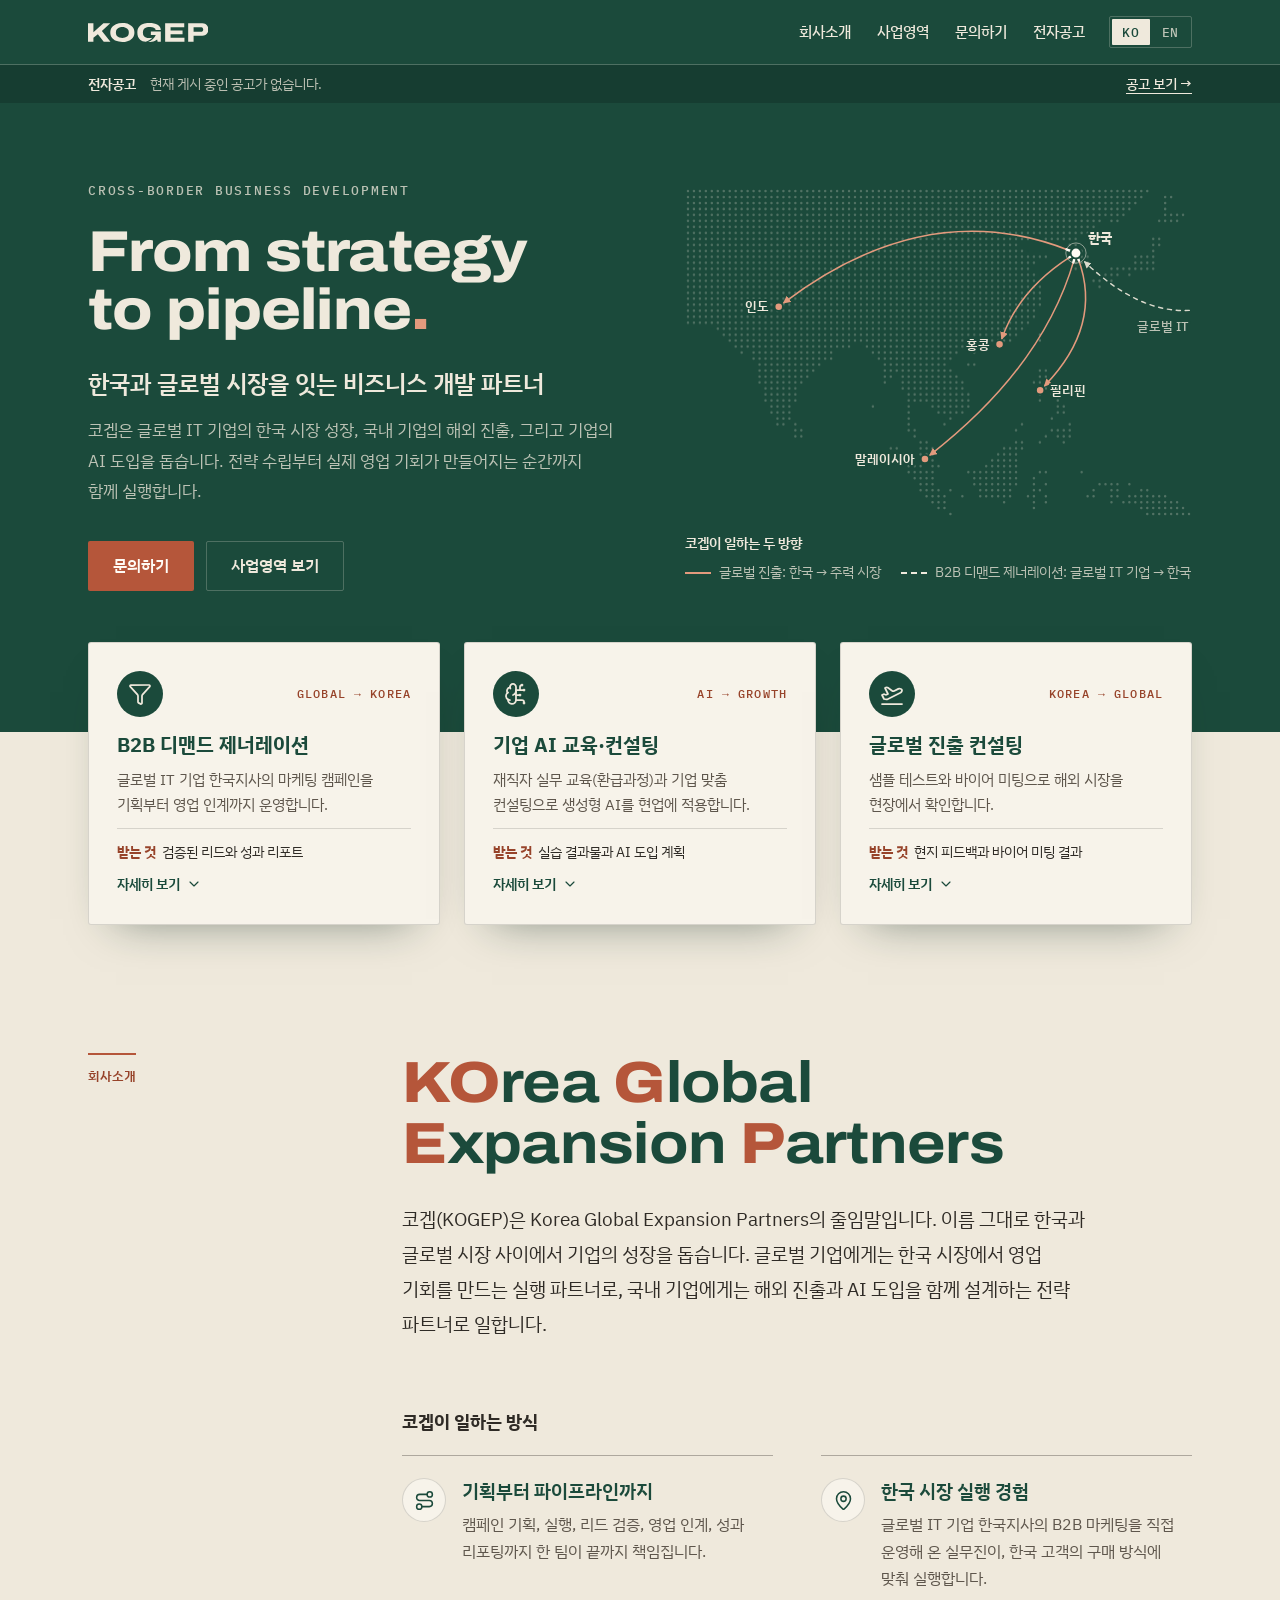
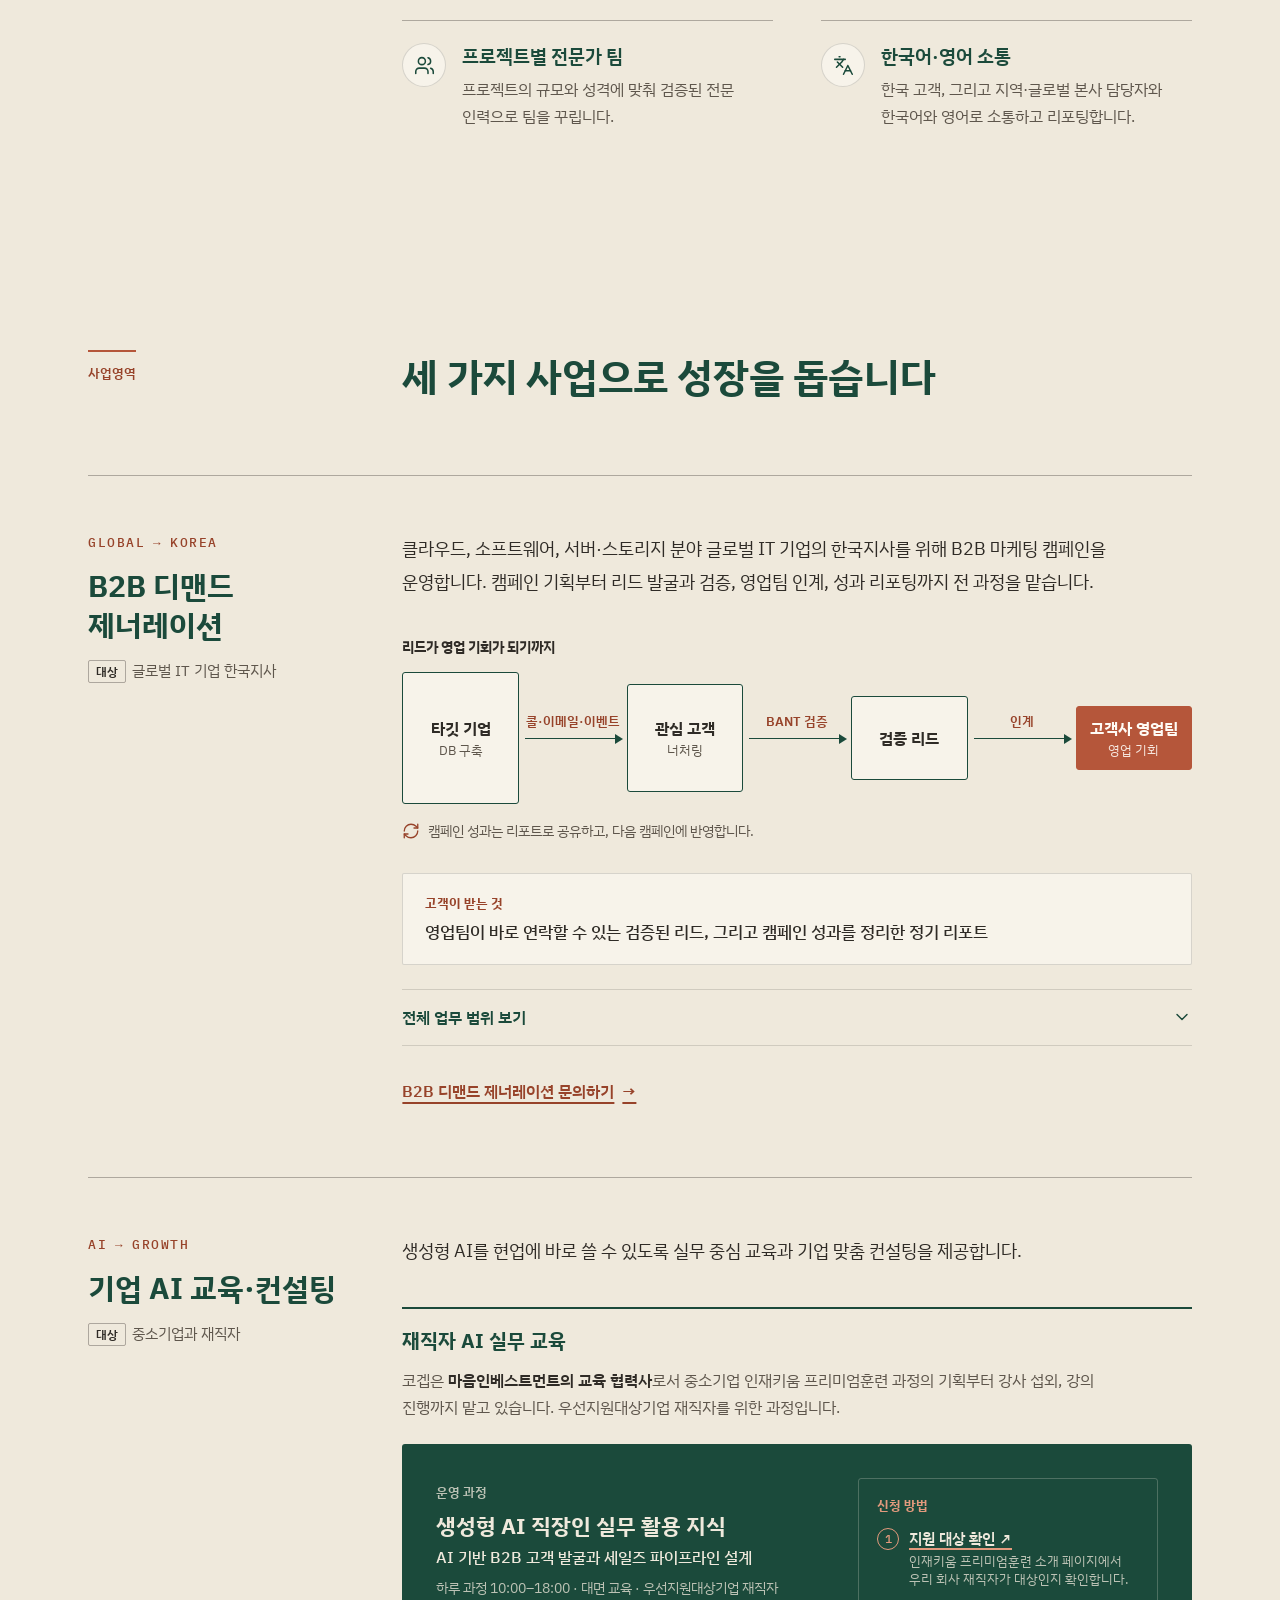
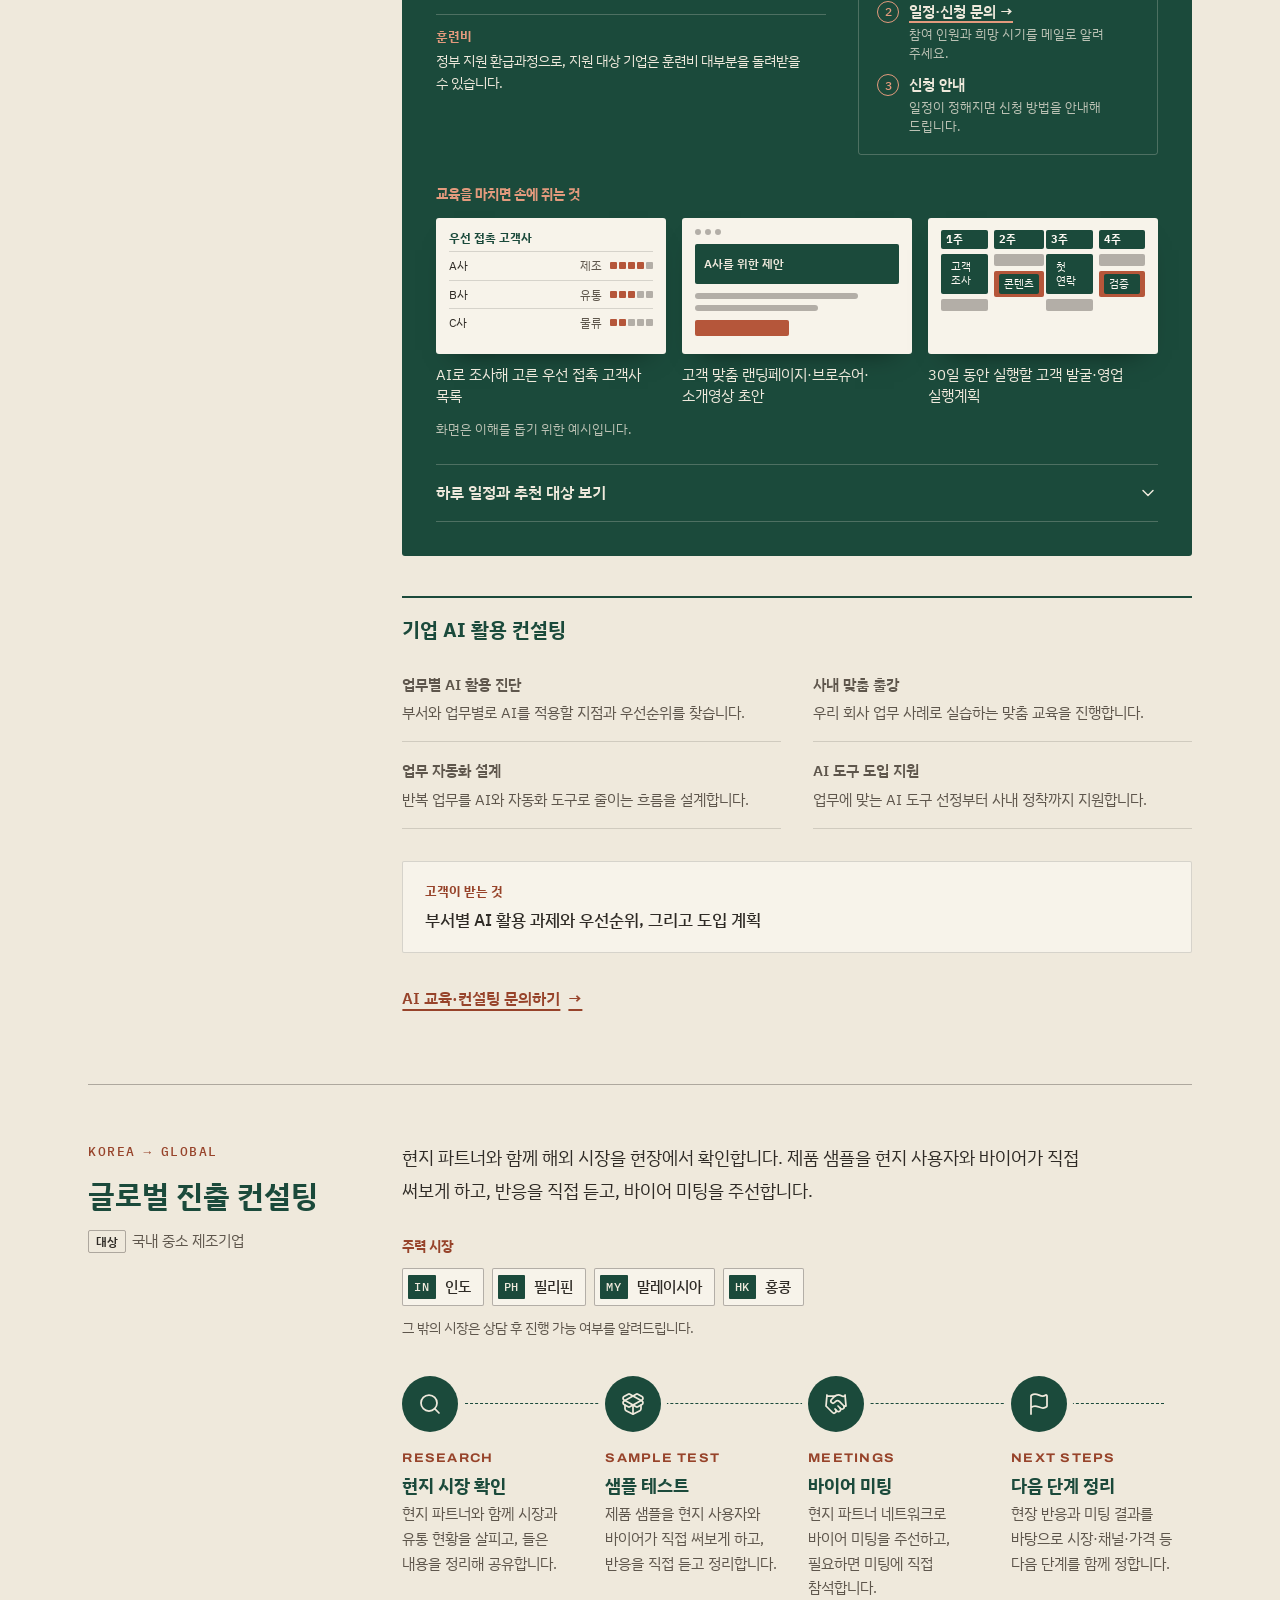
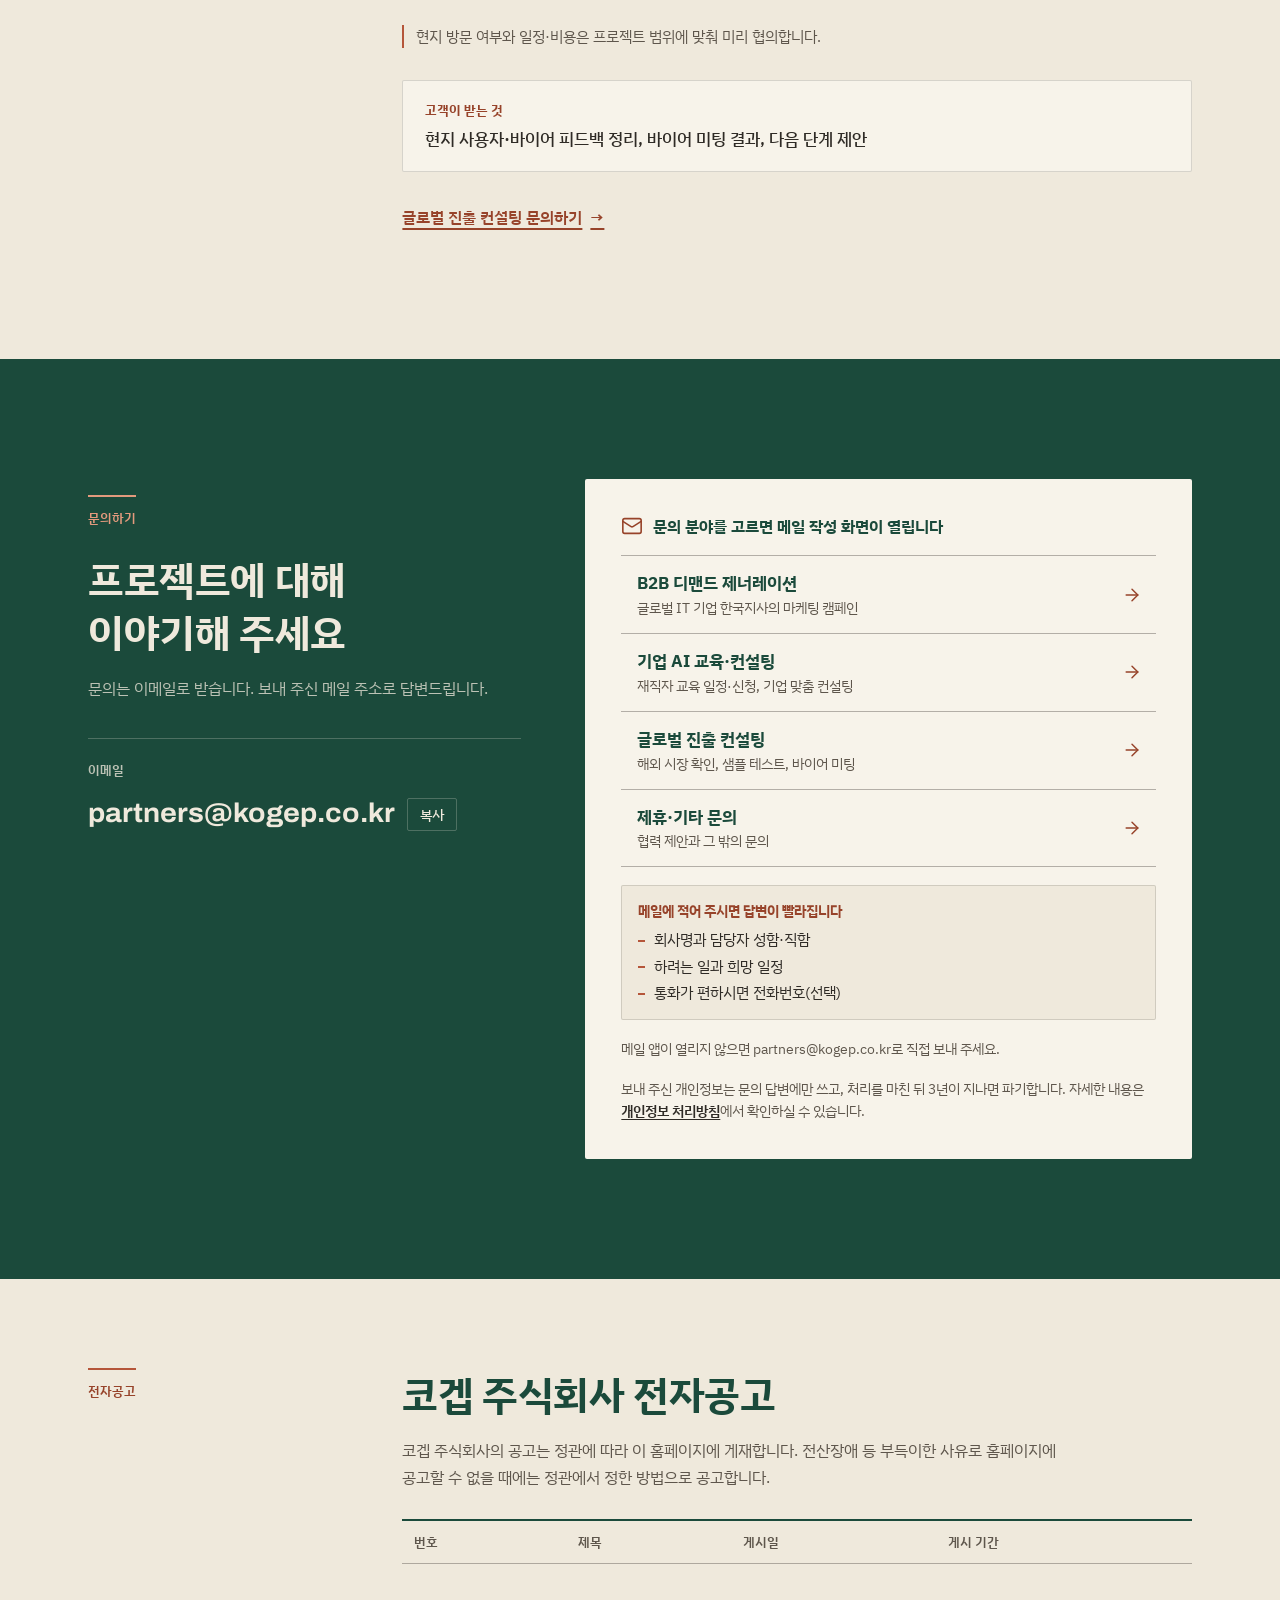
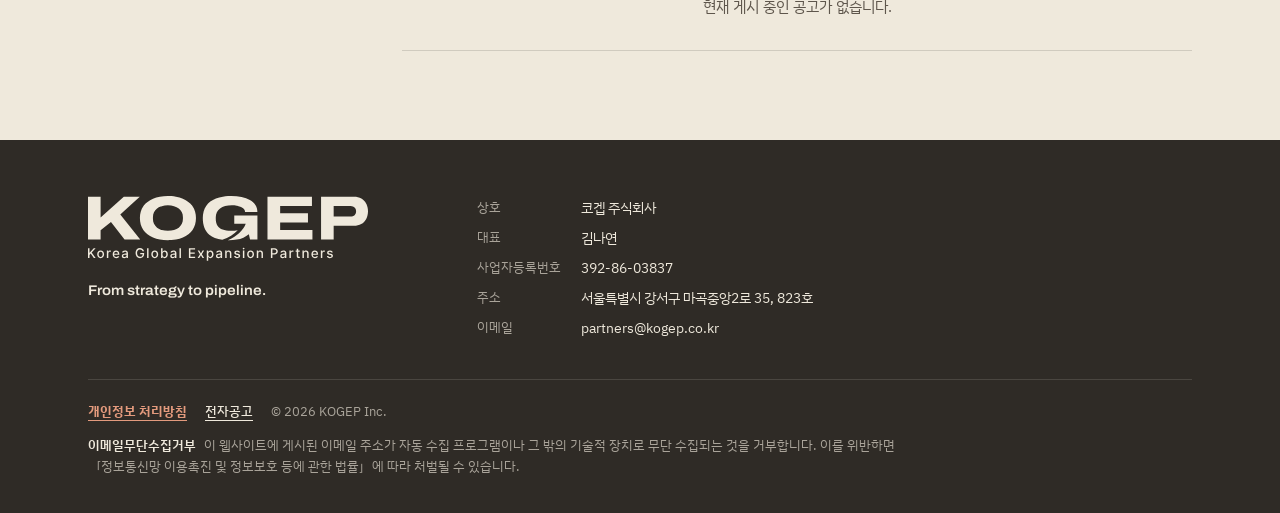
==== index.html @ 55d6ac5e "홈페이지 첫 게시: 한/영 원페이지, 개인정보 처리방침, 404, 글꼴·파비콘 Co-Authored-By: Claude Opus 5.5 <noreply@anthropic.com> " ====
<!doctype html>
<html lang="ko" data-lang="ko">
<head>
<meta charset="utf-8">
<meta name="viewport" content="width=device-width, initial-scale=1, viewport-fit=cover">
<title>코겝 KOGEP | B2B 마케팅 · AI 교육 환급과정 · 해외 진출 컨설팅</title>
<meta name="description" content="중소기업 재직자를 위한 생성형 AI 실무 교육 환급과정과 AI 도입 컨설팅, 글로벌 IT 기업의 B2B 마케팅, 중소 제조기업의 해외 진출 컨설팅. 한국과 글로벌 시장을 잇는 비즈니스 개발 파트너 코겝(KOGEP)입니다.">
<link rel="canonical" href="https://www.kogep.co.kr/">
<meta property="og:type" content="website">
<meta property="og:site_name" content="KOGEP">
<meta property="og:locale" content="ko_KR">
<meta property="og:title" content="코겝 KOGEP | B2B 마케팅 · AI 교육 환급과정 · 해외 진출 컨설팅">
<meta property="og:description" content="훈련비 대부분을 환급받는 중소기업 재직자 생성형 AI 실무 교육. B2B 마케팅과 해외 진출 컨설팅까지, 한국과 글로벌 시장을 잇는 비즈니스 개발 파트너">
<meta property="og:url" content="https://www.kogep.co.kr/">
<meta property="og:image" content="https://www.kogep.co.kr/assets/og-image.png">
<meta property="og:image:width" content="1200">
<meta property="og:image:height" content="630">
<meta name="twitter:card" content="summary_large_image">
<meta name="theme-color" content="#1B4A3B">
<link rel="icon" href="favicon.svg" type="image/svg+xml">
<link rel="icon" href="favicon-32.png" type="image/png" sizes="32x32">
<link rel="apple-touch-icon" href="apple-touch-icon.png">
<link rel="preload" href="assets/fonts/archivo-latin-wdth-normal.woff2" as="font" type="font/woff2" crossorigin>
<link rel="stylesheet" href="assets/fonts/fonts.css">
<style>
/* KOGEP brand tokens — single deliberate light theme (brand site) */
:root{
  color-scheme: light;
  --green:#1B4A3B;
  --green-deep:#163D31;
  --terracotta:#B5563A;
  --terracotta-press:#A34C32;
  --terracotta-ink:#97432A;
  --terracotta-glow:#E39A7D;
  --ivory:#EFE9DC;
  --ivory-hi:#F7F3EA;
  --ink:#2F2B26;
  --ink-soft:#5E564C;
  --paper:#FFFBF5;
  --rule:rgba(47,43,38,.16);
  --rule-strong:rgba(47,43,38,.34);
  --on-green:#EFE9DC;
  --on-green-soft:rgba(239,233,220,.76);
  --rule-on-green:rgba(239,233,220,.24);
  --on-ink-soft:rgba(239,233,220,.64);
  --f-display:"Archivo","IBM Plex Sans KR","Apple SD Gothic Neo","Malgun Gothic",sans-serif;
  --f-text:"IBM Plex Sans KR","Apple SD Gothic Neo","Malgun Gothic","Noto Sans KR",sans-serif;
  --f-mono:"IBM Plex Mono",ui-monospace,SFMono-Regular,Menlo,Consolas,monospace;
  --wrap:1200px;
  --gutter:clamp(16px,4vw,48px);
  --header-h:64px;
}
*,*::before,*::after{box-sizing:border-box}
html{scroll-behavior:smooth}
body{
  margin:0;background:var(--ivory);color:var(--ink);
  font-family:var(--f-text);font-size:16px;line-height:1.7;
  word-break:keep-all;overflow-wrap:break-word;
  -webkit-font-smoothing:antialiased;
}
h1,h2,h3,h4,h5{text-wrap:balance}
p{text-wrap:pretty}
a{color:inherit}
:focus-visible{outline:2px solid var(--terracotta);outline-offset:3px}
.site-header :focus-visible,.notice-strip :focus-visible,.hero :focus-visible,.contact-copy :focus-visible,.course :focus-visible{outline-color:var(--terracotta-glow)}
section[id],article[id]{scroll-margin-top:calc(var(--header-h) + 16px)}
.sr-only{position:absolute;width:1px;height:1px;padding:0;margin:-1px;overflow:hidden;clip:rect(0,0,0,0);white-space:nowrap;border:0}

/* Language toggle: KO default, EN when data-lang="en" */
:root:not([data-lang="en"]) .l[lang="en"],
:root[data-lang="en"] .l[lang="ko"]{display:none!important}

.wrap{max-width:var(--wrap);margin-inline:auto;padding-inline:var(--gutter)}
.ic{width:24px;height:24px;flex:none;fill:none;stroke:currentColor;stroke-width:1.75;stroke-linecap:round;stroke-linejoin:round}

/* Skip link */
.skip{position:absolute;left:12px;top:-80px;z-index:100;background:var(--paper);color:var(--ink);padding:8px 14px;border-radius:2px;font-weight:600;text-decoration:none}
.skip:focus{top:calc(env(safe-area-inset-top,0px) + 8px)}

/* Header */
.site-header{position:sticky;top:env(safe-area-inset-top,0px);z-index:50;background:var(--green);color:var(--on-green);border-bottom:1px solid var(--rule-on-green)}
.bar{display:flex;align-items:center;gap:24px;min-height:var(--header-h)}
.brand{display:flex;align-items:center;padding-block:8px;margin-right:auto;color:var(--on-green);text-decoration:none}
/* Logo: vector paths live once in the sprite below; header shows the wordmark only (the descriptor line is unreadable this small) */
.logo-wm{display:block;height:19px;width:auto;aspect-ratio:3112.36/491.36;fill:currentColor}
.nav{display:flex;gap:26px}
.nav a{text-decoration:none;font-size:15px;font-weight:500;padding-block:6px;border-bottom:1.5px solid transparent;transition:border-color .15s}
.nav a:hover{border-bottom-color:var(--terracotta-glow)}
.lang{display:flex;border:1px solid var(--rule-on-green);border-radius:2px;padding:2px;gap:2px}
.lang button{appearance:none;background:transparent;border:0;border-radius:1px;color:var(--on-green-soft);font-family:var(--f-mono);font-size:12.5px;letter-spacing:.06em;padding:5px 10px;cursor:pointer}
.lang button[aria-pressed="true"]{background:var(--on-green);color:var(--green)}
.menu-btn{display:none;align-items:center;gap:8px;appearance:none;background:transparent;border:1px solid var(--rule-on-green);border-radius:2px;color:var(--on-green);font-family:var(--f-text);font-size:14px;font-weight:500;padding:6px 12px;cursor:pointer}
.menu-btn .bars{position:relative;width:14px;height:10px;border-top:1.5px solid currentColor;border-bottom:1.5px solid currentColor}
.menu-btn .bars::after{content:"";position:absolute;left:0;right:0;top:50%;border-top:1.5px solid currentColor;transform:translateY(-50%)}

/* Public-notice strip (visible on the first screen) */
.notice-strip{background:var(--green-deep);color:var(--on-green-soft);font-size:13.5px;line-height:1.5}
.notice-bar{display:flex;flex-wrap:wrap;align-items:center;gap:4px 14px;padding-block:9px}
.nb-k{font-weight:600;color:var(--on-green)}
.nb-link{margin-left:auto;color:var(--on-green);font-weight:500;text-underline-offset:4px}

/* Buttons */
.btn{display:inline-flex;align-items:center;justify-content:center;gap:10px;min-height:50px;padding:0 24px;border-radius:2px;font-family:var(--f-text);font-weight:600;font-size:16px;text-decoration:none;border:1.5px solid transparent;cursor:pointer;transition:background-color .15s,border-color .15s}
.btn-primary{background:var(--terracotta);color:var(--paper)}
.btn-primary:hover{background:var(--terracotta-press)}
.btn-ghost{border-color:var(--rule-on-green);color:var(--on-green)}
.btn-ghost:hover{border-color:var(--on-green)}

/* Hero */
.hero{background:var(--green);color:var(--on-green);padding-block:clamp(40px,6vw,80px) clamp(104px,11vw,144px)}
.hero-grid{display:grid;grid-template-columns:minmax(0,1.05fr) minmax(0,1fr);gap:clamp(32px,5vw,64px);align-items:center}
.eyebrow{font-family:var(--f-mono);font-size:12.5px;letter-spacing:.14em;text-transform:uppercase;color:var(--on-green-soft);margin:0 0 22px}
.tagline{font-family:var(--f-display);font-weight:800;font-stretch:112%;font-size:clamp(40px,4.5vw,66px);line-height:1;letter-spacing:-.012em;margin:0}
.tagline .dot{color:var(--terracotta-glow)}
.hero-sub{font-size:clamp(20px,2vw,24px);font-weight:600;line-height:1.45;margin:28px 0 0}
.hero-lead{font-size:17px;line-height:1.8;color:var(--on-green-soft);margin:14px 0 0;max-width:34em}
.cta-row{display:flex;flex-wrap:wrap;gap:12px;margin-top:34px}

/* Route map */
.map-fig{margin:0}
.map-stage{position:relative;width:100%;aspect-ratio:850/550}
.map-stage canvas,.map-stage svg{position:absolute;inset:0;width:100%;height:100%;display:block}
.arc{fill:none;stroke-linecap:round}
.arc-out{stroke:var(--terracotta-glow);stroke-width:2.6}
.arc-in{stroke:var(--on-green);stroke-width:2.4;stroke-dasharray:7 8;opacity:.9;animation:dash 1.8s linear infinite}
.arc-pulse{fill:none;stroke:var(--paper);stroke-width:4;stroke-linecap:round;stroke-dasharray:1.2 98.8;animation:pulse 3.6s linear infinite}
.arc-pulse.p2{animation-delay:-.9s}.arc-pulse.p3{animation-delay:-1.8s}.arc-pulse.p4{animation-delay:-2.7s}
@keyframes pulse{to{stroke-dashoffset:-100}}
@keyframes dash{to{stroke-dashoffset:-15}}
.ah-out path{fill:var(--terracotta-glow)}
.ah-in path{fill:var(--on-green)}
.pin{fill:var(--terracotta-glow);stroke:var(--green);stroke-width:3}
.pin-home{fill:var(--paper);stroke:var(--green);stroke-width:3}
.pin-ring{fill:none;stroke:var(--on-green);stroke-opacity:.55;stroke-width:1.6}
.lbl{font-family:var(--f-text);font-size:22px;font-weight:600;fill:var(--on-green);paint-order:stroke;stroke:var(--green);stroke-width:7px;stroke-linejoin:round}
.lbl-home{font-size:24px;font-weight:700}
.lbl-in{fill:var(--on-green-soft);font-weight:500}
.map-cap{margin-top:14px;display:grid;gap:8px}
.map-title{font-size:14px;font-weight:600;color:var(--on-green)}
.map-legend{display:flex;flex-wrap:wrap;gap:6px 20px;margin:0;padding:0;list-style:none;font-size:13.5px;line-height:1.5;color:var(--on-green-soft)}
.map-legend li{display:flex;align-items:center;gap:8px}
.sw{display:inline-block;flex:none;width:26px;height:0;border-top:2.6px solid var(--terracotta-glow)}
.sw-in{border-top:2.4px dashed var(--on-green)}

/* Service summary cards (overlap the hero) */
.svc-cards{position:relative;z-index:2;margin-top:clamp(-96px,-7vw,-64px)}
.cards{list-style:none;margin:0;padding:0;display:grid;grid-template-columns:repeat(3,minmax(0,1fr));gap:clamp(12px,2vw,24px)}
.card a{display:flex;flex-direction:column;gap:10px;height:100%;padding:clamp(20px,2.4vw,28px);background:var(--ivory-hi);border:1px solid var(--rule);border-radius:3px;box-shadow:0 22px 44px -28px rgba(20,48,38,.55);text-decoration:none;color:var(--ink);transition:transform .2s,box-shadow .2s}
.card a:hover{transform:translateY(-3px);box-shadow:0 28px 48px -26px rgba(20,48,38,.6)}
.card-top{display:flex;align-items:center;justify-content:space-between;gap:12px}
.card-icon{display:grid;place-items:center;width:46px;height:46px;border-radius:50%;background:var(--green);color:var(--on-green)}
.card-code{font-family:var(--f-mono);font-size:11.5px;letter-spacing:.1em;color:var(--terracotta-ink)}
.card-title{font-size:20px;font-weight:700;line-height:1.35;color:var(--green);margin-top:4px}
.card-text{font-size:15px;line-height:1.65;color:var(--ink-soft)}
.card-get{margin-top:auto;padding-top:12px;border-top:1px solid var(--rule);font-size:14px;line-height:1.55}
.card-get b{margin-right:6px;color:var(--terracotta-ink)}
.card-more{display:inline-flex;align-items:center;gap:6px;font-size:14px;font-weight:600;color:var(--green)}
.card-more .ic{width:16px;height:16px}

/* Sections */
.section{padding-block:clamp(72px,10vw,128px)}
#services{padding-top:clamp(40px,5vw,64px)}
.rail-grid{display:grid;grid-template-columns:minmax(0,3fr) minmax(0,9fr);gap:clamp(24px,4vw,64px)}
.section-label{display:inline-block;margin:0;padding-top:10px;border-top:2px solid var(--terracotta);font-family:var(--f-mono);font-size:12.5px;letter-spacing:.12em;text-transform:uppercase;color:var(--terracotta-ink)}
.section-label .l[lang="ko"],.course-label .l[lang="ko"],.email-k .l[lang="ko"]{font-family:var(--f-text);font-weight:600;font-size:13px;letter-spacing:0}
.h2{font-size:clamp(28px,3.3vw,40px);line-height:1.32;font-weight:700;letter-spacing:-.01em;color:var(--green);margin:0}

/* About */
.acronym{font-family:var(--f-display);font-weight:700;font-stretch:112%;font-size:clamp(32px,4.6vw,58px);line-height:1.04;letter-spacing:-.012em;color:var(--green);margin:0}
.acronym b{font-weight:800;color:var(--terracotta)}
.lede{font-size:clamp(17px,1.55vw,19px);line-height:1.85;max-width:38em;margin:28px 0 0}
.sub-h{font-size:18px;font-weight:700;color:var(--ink);margin:64px 0 0}
.principles{list-style:none;margin:18px 0 0;padding:0;display:grid;grid-template-columns:repeat(2,minmax(0,1fr));column-gap:48px}
.principles li{display:grid;grid-template-columns:44px minmax(0,1fr);gap:16px;border-top:1px solid var(--rule-strong);padding:22px 0 28px}
.p-icon{display:grid;place-items:center;width:44px;height:44px;border-radius:50%;background:var(--ivory-hi);border:1px solid var(--rule);color:var(--green)}
.p-icon .ic{width:21px;height:21px}
.principles h4{font-size:19px;font-weight:600;line-height:1.4;color:var(--green);margin:0 0 6px}
.principles p{margin:0;color:var(--ink-soft)}

/* Services */
.service{border-top:1px solid var(--rule-strong);margin-top:clamp(48px,6vw,72px);padding-top:clamp(36px,4.5vw,56px)}
.service-meta{align-self:start}
.route-code{display:flex;align-items:center;gap:8px;margin:0 0 14px;font-family:var(--f-mono);font-size:12.5px;letter-spacing:.12em;color:var(--terracotta-ink)}
.service-title{font-size:clamp(24px,2.5vw,30px);line-height:1.3;font-weight:700;color:var(--green);margin:0}
.audience{margin:14px 0 0;font-size:14.5px;line-height:1.6;color:var(--ink-soft)}
.audience .k{display:inline-block;margin-right:6px;padding:1px 7px;border:1px solid var(--rule-strong);border-radius:2px;font-size:12px;font-weight:600;color:var(--ink)}
.service-desc{font-size:clamp(17px,1.5vw,18px);line-height:1.85;margin:0;max-width:40em}
.service-cta{display:inline-flex;align-items:center;gap:8px;margin-top:32px;font-weight:600;color:var(--terracotta-ink);text-decoration:underline;text-decoration-thickness:1.5px;text-underline-offset:5px}
.service-cta:hover{color:var(--terracotta-press)}
.fig-title{font-size:14px;font-weight:700;color:var(--ink);margin:0 0 14px}

/* What the client gets */
.deliverable{margin-top:32px;padding:18px 22px;background:var(--ivory-hi);border:1px solid var(--rule);border-radius:2px;display:grid;gap:4px}
.deliverable-k{font-size:13px;font-weight:700;color:var(--terracotta-ink)}
.deliverable p{margin:0;font-size:17px;line-height:1.6;font-weight:500}

/* Lead flow diagram (B2B) */
.flow{margin:36px 0 0}
.flow-row{display:flex;align-items:center}
.flow-step{flex:1 1 0;min-width:0;display:grid;align-content:center;justify-items:center;gap:2px;padding:10px 8px;text-align:center;background:var(--ivory-hi);border:1.5px solid var(--green);border-radius:3px}
.flow-step.s1{min-height:132px}
.flow-step.s2{min-height:108px}
.flow-step.s3{min-height:84px}
.flow-step.s4{min-height:64px;background:var(--terracotta);border-color:var(--terracotta);color:var(--paper)}
.fs-name{font-size:15.5px;font-weight:700;line-height:1.35}
.fs-sub{font-size:13px;line-height:1.4;color:var(--ink-soft)}
.s4 .fs-sub{color:rgba(255,251,245,.88)}
.flow-hop{position:relative;flex:0 0 clamp(78px,9vw,108px);align-self:stretch}
.flow-hop::before{content:"";position:absolute;left:6px;right:11px;top:50%;border-top:1.5px solid var(--green)}
.flow-hop::after{content:"";position:absolute;right:4px;top:calc(50% - 4.75px);border:5px solid transparent;border-left:8px solid var(--green);border-right:0}
.hop-label{position:absolute;left:2px;right:2px;bottom:calc(50% + 8px);text-align:center;font-size:12.5px;font-weight:600;line-height:1.35;color:var(--terracotta-ink)}
.flow-loop{display:flex;align-items:center;gap:8px;margin:16px 0 0;font-size:14px;line-height:1.5;color:var(--ink-soft)}
.flow-loop .ic{width:18px;height:18px;color:var(--terracotta-ink)}

/* Collapsible detail */
.more{margin-top:24px;border-top:1px solid var(--rule);border-bottom:1px solid var(--rule)}
.more>summary{display:flex;align-items:center;justify-content:space-between;gap:12px;padding:14px 0;list-style:none;cursor:pointer;font-weight:600;color:var(--green)}
.more>summary::-webkit-details-marker{display:none}
.more>summary .ic{width:20px;height:20px;transition:transform .2s}
.more[open]>summary .ic{transform:rotate(180deg)}
.more>summary:hover{color:var(--terracotta-ink)}
.more-body{padding:4px 0 22px}

/* Process track (sequential stages only) */
.track{--cols:3;list-style:none;margin:8px 0 0;padding:0;display:grid;grid-template-columns:repeat(var(--cols),minmax(0,1fr));border-top:2px solid var(--green)}
.track>li{position:relative;padding:22px 22px 6px 0}
.track>li+li{padding-left:22px;border-left:1px solid var(--rule)}
.track>li+li::before{content:"";position:absolute;left:-6px;top:-8px;border:7px solid transparent;border-left:9px solid var(--green);border-right:0}
.stage{display:grid;gap:2px;margin:0 0 14px}
.stage-en{font-family:var(--f-display);font-stretch:112%;font-weight:700;font-size:12.5px;letter-spacing:.1em;text-transform:uppercase;color:var(--terracotta-ink)}
.stage-name{font-size:19px;font-weight:700;line-height:1.4;color:var(--green)}
.track ul{list-style:none;margin:0;padding:0;display:grid;gap:9px}
.track ul li{position:relative;padding-left:16px;font-size:15.5px;line-height:1.6}
.track ul li::before{content:"";position:absolute;left:0;top:.8em;width:7px;height:1.5px;background:var(--terracotta)}

/* AI */
.sub-block{margin-top:40px}
.h4{font-size:20px;font-weight:700;line-height:1.4;color:var(--green);margin:0 0 12px;padding-top:18px;border-top:2px solid var(--green)}
.partner{margin:0;max-width:44em;color:var(--ink-soft)}
.partner strong{color:var(--ink);font-weight:600}
.course{margin-top:22px;background:var(--green);color:var(--on-green);padding:clamp(22px,3vw,34px);border-radius:3px}
.course-head{display:grid;grid-template-columns:minmax(0,1fr) minmax(240px,300px);gap:20px 32px;align-items:start}
.course-label{font-family:var(--f-mono);font-size:11.5px;letter-spacing:.14em;text-transform:uppercase;color:var(--on-green-soft)}
.course-title{font-size:22px;font-weight:700;line-height:1.4;margin:6px 0 0}
.course-subtitle{margin:2px 0 0;font-size:16px;font-weight:500}
.course-meta{margin:6px 0 0;font-size:13.5px;color:var(--on-green-soft)}
.course-fee{display:flex;flex-wrap:wrap;align-items:baseline;gap:4px 10px;margin:14px 0 0;padding-top:12px;border-top:1px solid var(--rule-on-green);font-size:14px;line-height:1.55}
.course-fee .k{flex:none;font-size:12.5px;font-weight:700;color:var(--terracotta-glow)}
.course-go{padding:16px 18px 18px;border:1px solid var(--rule-on-green);border-radius:3px}
.course-go-k{margin:0 0 12px;font-size:12.5px;font-weight:700;color:var(--terracotta-glow)}
.apply{list-style:none;margin:0;padding:0;display:grid;gap:12px;counter-reset:apply}
.apply li{display:grid;grid-template-columns:22px minmax(0,1fr);column-gap:10px;row-gap:2px;counter-increment:apply}
.apply li::before{content:counter(apply);grid-row:1 / span 2;display:grid;place-items:center;width:22px;height:22px;border:1px solid var(--terracotta-glow);border-radius:50%;font-family:var(--f-mono);font-size:11.5px;line-height:1;color:var(--terracotta-glow)}
.apply li>*{grid-column:2}
.apply a,.apply strong{font-size:14.5px;font-weight:600;line-height:1.5}
.apply a{justify-self:start;text-decoration:underline;text-decoration-color:var(--terracotta-glow);text-decoration-thickness:1.5px;text-underline-offset:4px}
.apply a:hover{color:var(--terracotta-glow)}
.apply-d{font-size:12.5px;line-height:1.5;color:var(--on-green-soft)}
.course-note{font-size:12.5px;line-height:1.5;color:var(--on-green-soft);max-width:22em}
.course-h{margin:28px 0 12px;font-size:13.5px;font-weight:700;color:var(--terracotta-glow)}
.outputs{display:grid;grid-template-columns:repeat(3,minmax(0,1fr));gap:16px}
.out{margin:0;display:grid;gap:10px;align-content:start}
.out figcaption{font-size:14.5px;line-height:1.5}
.mock{height:136px;overflow:hidden;padding:12px 13px;background:var(--ivory-hi);color:var(--ink);border-radius:3px;box-shadow:0 14px 26px -18px rgba(0,0,0,.6);font-size:11.5px;line-height:1.35}
.mock-h{margin-bottom:6px;font-weight:700;color:var(--green)}
.mrow{display:grid;grid-template-columns:minmax(0,1fr) auto auto;align-items:center;gap:8px;padding:6px 0;border-top:1px solid var(--rule)}
.mrow .tag{color:var(--ink-soft)}
.fit{display:inline-flex;gap:2px}
.fit i{width:7px;height:7px;border-radius:1px;background:var(--rule-strong)}
.fit i.on{background:var(--terracotta)}
.mbar{display:flex;gap:4px;margin:-1px 0 9px}
.mbar i{width:6px;height:6px;border-radius:50%;background:var(--rule-strong)}
.mhero{display:flex;align-items:center;height:40px;padding:0 9px;margin-bottom:9px;border-radius:2px;background:var(--green);color:var(--on-green);font-weight:600}
.mline{height:6px;margin-bottom:6px;border-radius:3px;background:var(--rule-strong)}
.mline.w80{width:80%}.mline.w60{width:60%}
.mbtn{width:46%;height:16px;margin-top:9px;border-radius:2px;background:var(--terracotta)}
.mock-plan{display:grid;grid-template-columns:repeat(4,minmax(0,1fr));gap:6px}
.wk{display:grid;gap:5px;align-content:start}
.wk b{font-weight:700;color:var(--green)}
.wk span{display:block;padding:3px 5px;border-radius:2px;font-size:10.5px;line-height:1.3;color:var(--paper);background:var(--green)}
.wk span.b{background:var(--terracotta)}
.wk i{display:block;height:12px;border-radius:2px;background:var(--rule-strong)}
.mock-note{margin:12px 0 0;font-size:12.5px;color:var(--on-green-soft)}
.more--dark{margin-top:24px;border-color:var(--rule-on-green)}
.more--dark>summary{color:var(--on-green)}
.more--dark>summary:hover{color:var(--terracotta-glow)}
.course-more{display:grid;grid-template-columns:minmax(0,1.3fr) minmax(0,1fr);gap:28px}
.course-sub-k{margin:0 0 12px;font-size:13.5px;font-weight:700;color:var(--terracotta-glow)}
.course-plan{list-style:none;margin:0;padding:0;border-left:1.5px solid var(--rule-on-green);display:grid}
.course-plan li{position:relative;display:grid;gap:3px;padding:0 0 18px 20px}
.course-plan li:last-child{padding-bottom:0}
.course-plan li::before{content:"";position:absolute;left:-5.75px;top:.3em;width:10px;height:10px;border-radius:50%;background:var(--green);border:1.5px solid var(--terracotta-glow)}
.course-plan .t{font-family:var(--f-mono);font-size:12px;letter-spacing:.08em;color:var(--on-green-soft)}
.course-plan strong{font-size:15.5px;font-weight:600;line-height:1.45}
.course-plan .d{font-size:14px;line-height:1.6;color:var(--on-green-soft)}
.fit-list{list-style:none;margin:0;padding:0;display:grid;gap:8px}
.fit-list li{position:relative;padding-left:16px;font-size:15px;line-height:1.55;color:var(--on-green-soft)}
.fit-list li::before{content:"";position:absolute;left:0;top:.72em;width:7px;height:1.5px;background:var(--terracotta-glow)}
.offer-grid{list-style:none;margin:0;padding:0;display:grid;grid-template-columns:repeat(2,minmax(0,1fr));column-gap:32px}
.offer-grid li{display:grid;gap:3px;align-content:start;padding:14px 0 16px;border-bottom:1px solid var(--rule)}
.offer-grid strong{font-size:17px;font-weight:600}
.offer-grid span{font-size:15px;line-height:1.6;color:var(--ink-soft)}

/* Focus markets + field journey (Global) */
.markets{margin-top:28px;display:grid;gap:10px}
.markets-k{font-size:13.5px;font-weight:700;color:var(--terracotta-ink)}
.market-list{list-style:none;margin:0;padding:0;display:flex;flex-wrap:wrap;gap:8px}
.market-list li{display:inline-flex;align-items:center;gap:9px;padding:5px 12px 5px 5px;border:1px solid var(--rule-strong);border-radius:2px;background:var(--ivory-hi);font-size:15px;font-weight:500}
.cc{font-family:var(--f-mono);font-size:11.5px;letter-spacing:.06em;padding:2px 6px;border-radius:1px;background:var(--green);color:var(--on-green)}
.markets-note{margin:0;font-size:14px;color:var(--ink-soft)}
.journey{position:relative;list-style:none;margin:36px 0 0;padding:0;display:grid;grid-template-columns:repeat(4,minmax(0,1fr));gap:0 22px}
.journey::before{content:"";position:absolute;left:28px;right:28px;top:27px;border-top:1.5px dashed var(--green)}
.journey li{position:relative;display:grid;gap:4px;align-content:start}
.j-icon{position:relative;z-index:1;display:grid;place-items:center;width:56px;height:56px;margin-bottom:12px;border-radius:50%;background:var(--green);color:var(--on-green);box-shadow:0 0 0 6px var(--ivory)}
.j-name{font-size:18px;font-weight:700;line-height:1.4;color:var(--green)}
.j-desc{margin:0;font-size:15px;line-height:1.65;color:var(--ink-soft)}
.scope-note{margin:24px 0 0;padding-left:12px;border-left:2px solid var(--terracotta);font-size:14.5px;line-height:1.6;color:var(--ink-soft)}

/* Contact */
.contact{background:var(--green);color:var(--on-green);padding-block:clamp(72px,10vw,120px)}
.contact-grid{display:grid;grid-template-columns:minmax(0,5fr) minmax(0,7fr);gap:clamp(32px,5vw,72px);align-items:start}
.contact .section-label{color:var(--terracotta-glow);border-top-color:var(--terracotta-glow)}
.contact .h2{color:var(--on-green);margin-top:22px}
.contact-copy>p{color:var(--on-green-soft);margin:16px 0 0;max-width:30em}
.email-box{margin-top:36px;padding-top:20px;border-top:1px solid var(--rule-on-green);display:grid;gap:10px}
.email-k{font-family:var(--f-mono);font-size:12px;letter-spacing:.12em;text-transform:uppercase;color:var(--on-green-soft)}
.email-row{display:flex;flex-wrap:wrap;align-items:center;gap:12px}
.email{font-family:var(--f-display);font-stretch:106%;font-weight:700;font-size:clamp(20px,2.3vw,27px);text-decoration:none;overflow-wrap:anywhere}
.btn-copy{appearance:none;border:1px solid var(--rule-on-green);background:transparent;color:var(--on-green);font-family:var(--f-text);font-size:13.5px;font-weight:500;padding:6px 12px;border-radius:2px;cursor:pointer}
.btn-copy:hover{border-color:var(--on-green)}
.copy-status{min-height:1.4em;margin:0;font-size:13.5px;color:var(--terracotta-glow)}

/* Email-first inquiry: each topic opens the visitor's own mail app, so replies go to the address they wrote from */
.mail-panel{background:var(--ivory-hi);color:var(--ink);padding:clamp(20px,3vw,36px);border-radius:2px;display:grid;gap:18px}
.mail-k{display:flex;align-items:center;gap:10px;margin:0;font-size:15.5px;font-weight:700;line-height:1.45;color:var(--green)}
.mail-k .ic{width:22px;height:22px;color:var(--terracotta-ink)}
.mail-topics{list-style:none;margin:0;padding:0;border-top:1px solid var(--rule-strong)}
.mail-topic{display:flex;align-items:center;justify-content:space-between;gap:16px;padding:15px 14px 15px 16px;border-bottom:1px solid var(--rule-strong);text-decoration:none;transition:background-color .15s,box-shadow .15s}
.mail-topic:hover{background:var(--paper)}
.mail-topic.is-picked{background:var(--paper);box-shadow:inset 3px 0 0 var(--terracotta)}
.mail-topic .ic{width:20px;height:20px;color:var(--terracotta-ink);transition:transform .15s}
.mail-topic:hover .ic{transform:translateX(3px)}
.mt-text{display:grid;gap:2px;min-width:0}
.mt-text strong{font-size:17px;font-weight:700;line-height:1.4;color:var(--green)}
.mt-desc{font-size:14px;line-height:1.5;color:var(--ink-soft)}
.mail-tips{padding:14px 16px;border:1px solid var(--rule);border-radius:2px;background:var(--ivory)}
.mail-tips-k{margin:0 0 6px;font-size:13.5px;font-weight:700;color:var(--terracotta-ink)}
.mail-tips ul{list-style:none;margin:0;padding:0;display:grid;gap:4px}
.mail-tips li{position:relative;padding-left:16px;font-size:14.5px;line-height:1.55}
.mail-tips li::before{content:"";position:absolute;left:0;top:.72em;width:7px;height:2px;background:var(--terracotta)}
.mail-note{margin:0;font-size:13.5px;line-height:1.65;color:var(--ink-soft)}
.mail-note a{color:var(--ink);font-weight:600;text-underline-offset:3px}

/* Public notices */
.section.notices{padding-block:clamp(56px,7vw,96px)}
.notice-intro{margin:16px 0 0;max-width:42em;color:var(--ink-soft)}
.table-wrap{margin-top:28px;overflow-x:auto}
.notice-table{width:100%;border-collapse:collapse;font-size:15px}
.notice-table th{text-align:left;font-size:13px;font-weight:600;color:var(--ink-soft);padding:10px 12px;border-top:2px solid var(--green);border-bottom:1px solid var(--rule-strong);white-space:nowrap}
.notice-table td{padding:16px 12px;border-bottom:1px solid var(--rule)}
.notice-table .empty{text-align:center;color:var(--ink-soft);padding-block:30px}

/* Footer */
.site-footer{background:var(--ink);color:var(--on-green-soft);padding-block:56px 36px;font-size:14px}
.footer-grid{display:grid;grid-template-columns:minmax(0,4fr) minmax(0,8fr);gap:32px}
.logo-lockup{display:block;width:min(280px,100%);height:auto;aspect-ratio:3112.36/719.91;fill:var(--ivory)}
.footer-brand p{margin:18px 0 0}
.footer-brand .tag{font-family:var(--f-display);font-stretch:108%;font-weight:600;color:var(--ivory)}
.company{display:grid;grid-template-columns:max-content minmax(0,1fr);gap:6px 20px;margin:0}
.company dt{color:var(--on-ink-soft);font-size:13px}
.company dd{margin:0;color:var(--ivory)}
.footer-bottom{margin-top:40px;padding-top:20px;border-top:1px solid rgba(239,233,220,.14);display:grid;gap:12px;font-size:13px;color:var(--on-ink-soft)}
.footer-bottom p{margin:0}
.legal-links{display:flex;flex-wrap:wrap;align-items:baseline;gap:6px 18px}
.legal-links a{color:var(--ivory);font-weight:500;text-underline-offset:4px}
.legal-links .privacy-link{color:var(--terracotta-glow);font-weight:700}
.no-harvest{max-width:64em;line-height:1.65}
.no-harvest strong{margin-right:8px;color:var(--ivory);font-weight:600}

/* Responsive */
@media (min-width:961px){
  .service-meta{position:sticky;top:calc(var(--header-h) + 32px)}
}
@media (max-width:1100px){
  .course-more,.course-head{grid-template-columns:minmax(0,1fr)}
}
@media (max-width:960px){
  .hero-grid,.rail-grid,.contact-grid{grid-template-columns:minmax(0,1fr)}
  .rail-grid{gap:20px}
  .cards{grid-template-columns:minmax(0,1fr)}
}
@media (max-width:760px){
  .menu-btn{display:inline-flex}
  .nav{display:none;position:absolute;left:0;right:0;top:100%;flex-direction:column;gap:0;background:var(--green);border-bottom:1px solid var(--rule-on-green);padding:4px var(--gutter) 10px}
  .site-header[data-open="true"] .nav{display:flex}
  .nav a{padding:14px 0;font-size:17px;border-bottom:1px solid var(--rule-on-green)}
  .nav a:last-child{border-bottom:0}
  .nav a:hover{border-bottom-color:var(--rule-on-green)}
  .bar{gap:10px}
  .principles,.offer-grid,.footer-grid,.outputs{grid-template-columns:minmax(0,1fr)}
  .mock{height:auto;min-height:112px}
  .track{grid-template-columns:minmax(0,1fr);border-top:0}
  .track>li,.track>li+li{padding:4px 0 22px 24px;border-left:2px solid var(--green)}
  .track>li:last-child{padding-bottom:4px}
  .track>li+li{padding-top:22px}
  .track>li+li::before{left:-8px;top:-6px;border:7px solid transparent;border-top:9px solid var(--green);border-bottom:0}
  .journey{grid-template-columns:minmax(0,1fr);gap:22px}
  .journey::before{left:27px;right:auto;top:28px;bottom:28px;border-top:0;border-left:1.5px dashed var(--green)}
  .journey li{grid-template-columns:56px minmax(0,1fr);column-gap:16px}
  .journey li>*:not(.j-icon){grid-column:2}
  .j-icon{grid-row:1 / span 3;margin:0}
}
@media (max-width:640px){
  .flow-row{flex-direction:column;align-items:center}
  .flow-step{flex:none;width:100%;min-height:0!important;padding:14px}
  .flow-step.s2{width:88%}.flow-step.s3{width:76%}.flow-step.s4{width:64%}
  .flow-hop{flex:0 0 56px;width:100%;align-self:auto}
  .flow-hop::before{left:50%;right:auto;top:6px;bottom:13px;border-top:0;border-left:1.5px solid var(--green)}
  .flow-hop::after{left:calc(50% - 4.25px);right:auto;top:auto;bottom:5px;border:5px solid transparent;border-top:8px solid var(--green);border-bottom:0}
  .hop-label{left:calc(50% + 14px);right:auto;bottom:auto;top:50%;transform:translateY(-50%);text-align:left;white-space:nowrap}
}
@media (max-width:560px){
  .btn{width:100%}
  .nb-link{margin-left:0}
  .lbl{font-size:30px;stroke-width:9px}
  .lbl-home{font-size:32px}
}
@media (prefers-reduced-motion:reduce){
  html{scroll-behavior:auto}
  *,*::before,*::after{transition:none!important}
  .arc-in,.arc-pulse{animation:none}
  .arc-pulse{display:none}
}
</style>
</head>
<body>

<svg width="0" height="0" style="position:absolute" aria-hidden="true" focusable="false"><defs><path id="lg-body" d="M575.55 8.28L398.19 8.28L140.09 238.78L140.09 8.28L0 8.28L0 483.08L140.09 483.08L140.09 381.63L255.34 288.46L406.47 483.08L580.38 483.08L358.86 204.27L575.55 8.28ZM2135.87 293.3L2445.04 293.3L2445.04 192.54L2135.87 192.54L2135.87 112.48L2489.21 112.48L2489.21 8.28L1995.09 8.28L1995.09 483.08L2494.73 483.08L2494.73 378.87L2135.87 378.87L2135.87 293.3ZM2963.65 212.9C2952.83 222.8 2937.08 227.73 2916.37 227.73L2730.74 227.73L2730.74 112.48L2916.37 112.48C2930.18 112.48 2941.67 114.79 2950.88 119.39C2960.08 123.99 2967.21 130.55 2972.27 139.06C2977.33 147.57 2979.86 158.03 2979.86 170.46C2979.86 188.86 2974.45 203.01 2963.65 212.9ZM3092.7 85.92C3079.58 61.76 3061.4 42.79 3038.18 28.98C3014.94 15.18 2987.68 8.28 2956.4 8.28L2590.64 8.28L2590.64 483.08L2730.74 483.08L2730.74 331.94L2955.02 331.94C2986.3 331.94 3013.68 325.16 3037.14 311.58C3060.61 298.02 3079 278.92 3092.35 254.3C3105.69 229.7 3112.36 201.51 3112.36 169.77C3112.36 138.02 3105.81 110.07 3092.7 85.92ZM1055.17 253.27C1055.17 273.97 1051.14 292.72 1043.1 309.51C1035.04 326.31 1023.65 340.46 1008.94 351.95C994.21 363.46 976.61 372.2 956.14 378.18C935.67 384.16 913.01 387.15 888.17 387.15C863.32 387.15 840.78 384.16 820.54 378.18C816.18 376.89 811.97 375.45 807.86 373.91C792.86 368.29 779.47 360.99 767.74 351.95C752.79 340.46 741.4 326.31 733.58 309.51C725.76 292.72 721.85 273.97 721.85 253.27L721.85 236.71C721.85 216.47 725.76 198.06 733.58 181.49C741.4 164.93 752.79 150.91 767.74 139.4C779.47 130.38 792.86 123.08 807.85 117.45C811.97 115.91 816.18 114.46 820.54 113.18C840.78 107.2 863.32 104.2 888.17 104.2C913.01 104.2 935.67 107.2 956.14 113.18C976.61 119.16 994.21 127.91 1008.94 139.4C1023.65 150.91 1035.04 164.93 1043.1 181.49C1051.14 198.06 1055.17 216.47 1055.17 236.71L1055.17 253.27ZM1162.14 113.52C1136.83 76.95 1100.95 48.89 1054.48 29.33C1031.09 19.49 1005.41 12.13 977.48 7.24C961.52 4.45 944.81 2.49 927.38 1.31C914.69 0.45 901.64 0 888.17 0C824.68 0 769.58 9.78 722.89 29.33C676.19 48.89 640.18 76.95 614.88 113.52C589.58 150.1 576.93 194.16 576.93 245.68C576.93 297.21 589.58 341.26 614.88 377.83C640.18 414.41 676.19 442.48 722.89 462.03C769.58 481.59 824.68 491.36 888.17 491.36C901.64 491.36 914.7 490.9 927.38 490.05C944.82 488.87 961.53 486.91 977.48 484.12C1005.42 479.23 1031.09 471.87 1054.48 462.03C1100.95 442.48 1136.83 414.41 1162.14 377.83C1187.44 341.26 1200.1 297.21 1200.1 245.68C1200.1 194.16 1187.44 150.1 1162.14 113.52ZM1664.57 380.13C1642.42 384.8 1616.67 387.15 1587.24 387.15C1551.35 387.15 1520.99 382.56 1496.14 373.35C1471.3 364.15 1452.43 349.78 1439.55 330.22C1426.67 310.67 1420.23 285.25 1420.23 253.96L1420.23 237.4C1420.23 215.31 1424.25 195.99 1432.31 179.43C1440.35 162.87 1452.2 148.95 1467.85 137.68C1483.48 126.41 1502.35 118.01 1524.44 112.48C1546.52 106.97 1571.37 104.2 1598.97 104.2C1618.29 104.2 1636.69 105.7 1654.18 108.69C1657.56 109.27 1660.81 109.95 1664.05 110.65C1677.58 113.53 1689.97 117.33 1701.1 122.15C1714.91 128.13 1725.83 135.84 1733.89 145.27C1741.93 154.7 1745.96 165.87 1745.96 178.74L1751.76 178.74L1882.6 178.74C1882.6 148.84 1875.36 122.73 1860.86 100.41C1846.37 78.1 1825.9 59.59 1799.45 44.86C1772.99 30.14 1742.17 18.98 1706.97 11.39C1671.78 3.8 1633.7 0 1592.76 0C1580.28 0 1568.25 0.44 1556.44 1.09C1536.69 2.18 1517.78 4.09 1499.9 7.01C1471.71 11.61 1445.83 18.47 1422.3 27.61C1374.91 46.01 1338.68 73.5 1313.61 110.07C1288.53 146.65 1276 191.85 1276 245.68C1276 328.49 1300.03 390.15 1348.11 430.63C1383.36 460.32 1431.6 479.07 1492.71 486.99C1564.75 460.87 1624.22 423.98 1664.57 380.13Z"/><path id="lg-arrow" d="M1766.19 218.07L1762.17 218.07L1625.83 218.07L1625.83 308.48L1753.29 308.48C1726.87 382.85 1654.48 447.33 1554.32 491.22C1557.69 491.27 1561.03 491.36 1564.46 491.36C1595.75 491.36 1624.96 489.05 1652.11 484.46C1679.25 479.86 1704.21 472.72 1726.98 463.06C1749.76 453.4 1770.12 441.22 1788.06 426.49L1801.17 483.08L1883.29 483.08L1883.29 218.07L1766.19 218.07Z"/><path id="lg-desc" d="M0 579.72L16.62 579.72L16.62 631.84L17.98 631.84L63.75 579.72L84.6 579.72L40.48 628.97L84.75 689.09L64.65 689.09L29.46 640.3L16.62 655.1L16.62 689.09L0 689.09L0 579.72ZM162.5 648.46C162.5 632.75 155.4 619.3 140.6 619.3C125.49 619.3 118.39 632.75 118.39 648.46C118.39 664.17 125.49 677.31 140.6 677.31C155.4 677.31 162.5 664.17 162.5 648.46ZM102.23 648.46C102.23 622.93 117.33 606.01 140.6 606.01C163.71 606.01 178.81 622.93 178.81 648.46C178.81 673.83 163.71 690.75 140.6 690.75C117.33 690.75 102.23 673.83 102.23 648.46ZM209.52 607.07L225.07 607.07L225.07 620.06L225.98 620.06C229 611.29 237.16 605.86 246.83 605.86C248.79 605.86 251.96 606.01 253.63 606.16L253.63 621.57C252.27 621.26 248.49 620.66 245.16 620.66C233.99 620.66 225.68 628.37 225.68 639.09L225.68 689.09L209.52 689.09L209.52 607.07ZM332.74 640.9C332.74 628.37 324.74 619.3 312.35 619.3C299.44 619.3 291.05 629.27 290.45 640.9L332.74 640.9ZM274.28 648.61C274.28 623.38 289.39 606.01 312.2 606.01C330.93 606.01 348.61 617.64 348.61 647.25L348.61 652.99L290.3 652.99C290.75 668.55 299.89 677.46 313.41 677.46C322.62 677.46 328.51 673.53 331.23 668.55L347.55 668.55C343.92 681.84 331.23 690.75 313.26 690.75C289.09 690.75 274.28 674.14 274.28 648.61ZM406.95 678.06C420.09 678.06 427.95 669.3 427.95 659.48L427.95 651.93L408.61 653.29C398.04 654.05 391.39 657.97 391.39 666.13C391.39 673.99 397.89 678.06 406.95 678.06ZM406.35 641.36C411.78 640.98 424.1 640.3 427.95 640.15L427.8 633.65C427.8 624.44 422.21 619 411.18 619C401.66 619 395.92 623.38 394.26 629.42L378.25 629.42C379.76 615.83 392.45 606.01 411.78 606.01C424.77 606.01 443.96 610.84 443.96 634.56L443.96 689.09L428.25 689.09L428.25 677.91L427.64 677.91C424.47 684.11 416.92 690.91 403.32 690.91C387.76 690.91 375.68 681.99 375.68 665.98C375.68 647.25 391.54 642.41 406.35 641.36ZM577.73 593.47C559.3 593.47 545.1 607.97 545.1 634.41C545.1 660.84 559.15 675.35 578.48 675.35C595.93 675.35 607.49 664.32 607.79 646.79L580.9 646.79L580.9 633.05L623.95 633.05L623.95 645.43C623.95 673.08 604.92 690.6 578.33 690.6C548.72 690.6 528.63 669 528.63 634.41C528.63 599.51 549.33 578.21 577.57 578.21C601.29 578.21 619.42 593.02 623.19 614.32L606.13 614.32C602.05 601.32 592.23 593.47 577.73 593.47ZM656.61 579.72H672.78V689.09H656.61ZM763.91 648.46C763.91 632.75 756.8 619.3 742 619.3C726.9 619.3 719.79 632.75 719.79 648.46C719.79 664.17 726.9 677.31 742 677.31C756.8 677.31 763.91 664.17 763.91 648.46ZM703.63 648.46C703.63 622.93 718.74 606.01 742 606.01C765.11 606.01 780.22 622.93 780.22 648.46C780.22 673.83 765.11 690.75 742 690.75C718.74 690.75 703.63 673.83 703.63 648.46ZM849.29 677.01C863.49 677.01 870.89 664.47 870.89 648C870.89 631.84 863.64 619.76 849.29 619.76C835.54 619.76 827.99 630.93 827.99 648C827.99 665.22 835.69 677.01 849.29 677.01ZM812.28 579.72L828.29 579.72L828.29 620.36L829.2 620.36C832.22 615.22 837.66 606.01 852.76 606.01C872.55 606.01 887.36 621.57 887.36 648.31C887.36 674.74 872.85 690.75 852.92 690.75C837.96 690.75 832.22 681.69 829.2 676.25L827.99 676.25L827.99 689.09L812.28 689.09L812.28 579.72ZM945.7 678.06C958.84 678.06 966.7 669.3 966.7 659.48L966.7 651.93L947.36 653.29C936.79 654.05 930.14 657.97 930.14 666.13C930.14 673.99 936.64 678.06 945.7 678.06ZM945.1 641.36C950.53 640.98 962.85 640.3 966.7 640.15L966.55 633.65C966.55 624.44 960.96 619 949.93 619C940.41 619 934.67 623.38 933.01 629.42L917 629.42C918.51 615.83 931.2 606.01 950.53 606.01C963.52 606.01 982.71 610.84 982.71 634.56L982.71 689.09L967 689.09L967 677.91L966.4 677.91C963.22 684.11 955.67 690.91 942.07 690.91C926.51 690.91 914.43 681.99 914.43 665.98C914.43 647.25 930.29 642.41 945.1 641.36ZM1017.04 579.72H1033.2V689.09H1017.04ZM1121.65 579.72L1190.24 579.72L1190.24 594.07L1138.27 594.07L1138.27 627.16L1186.61 627.16L1186.61 641.36L1138.27 641.36L1138.27 674.74L1190.84 674.74L1190.84 689.09L1121.65 689.09L1121.65 579.72ZM1254.92 638.94L1273.05 607.07L1290.72 607.07L1265.2 648L1290.87 689.09L1273.35 689.09L1254.92 658.43L1236.64 689.09L1218.97 689.09L1244.35 648L1219.12 607.07L1236.94 607.07L1254.92 638.94ZM1357.38 677.01C1371.58 677.01 1378.98 664.47 1378.98 648C1378.98 631.84 1371.73 619.76 1357.38 619.76C1343.48 619.76 1336.08 630.93 1336.08 648C1336.08 665.22 1343.63 677.01 1357.38 677.01ZM1320.22 607.07L1335.93 607.07L1335.93 620.36L1337.29 620.36C1340.16 615.22 1345.75 606.01 1360.85 606.01C1380.64 606.01 1395.29 621.57 1395.29 648.31C1395.29 674.74 1380.94 690.75 1361 690.75C1346.05 690.75 1340.16 681.69 1337.29 676.25L1336.38 676.25L1336.38 719.91L1320.22 719.91L1320.22 607.07ZM1453.64 678.06C1466.78 678.06 1474.64 669.3 1474.64 659.48L1474.64 651.93L1455.3 653.29C1444.73 654.05 1438.08 657.97 1438.08 666.13C1438.08 673.99 1444.58 678.06 1453.64 678.06ZM1453.04 641.36C1458.47 640.98 1470.79 640.3 1474.64 640.15L1474.49 633.65C1474.49 624.44 1468.9 619 1457.87 619C1448.35 619 1442.61 623.38 1440.95 629.42L1424.94 629.42C1426.45 615.83 1439.14 606.01 1458.47 606.01C1471.46 606.01 1490.65 610.84 1490.65 634.56L1490.65 689.09L1474.94 689.09L1474.94 677.91L1474.33 677.91C1471.16 684.11 1463.61 690.91 1450.01 690.91C1434.46 690.91 1422.37 681.99 1422.37 665.98C1422.37 647.25 1438.23 642.41 1453.04 641.36ZM1541.14 689.09L1524.98 689.09L1524.98 607.07L1540.53 607.07L1540.53 620.51L1541.44 620.51C1545.37 611.75 1553.37 606.01 1565.61 606.01C1582.53 606.01 1593.56 616.58 1593.56 636.98L1593.56 689.09L1577.54 689.09L1577.54 638.94C1577.54 627.01 1571.05 619.9 1560.17 619.9C1549.15 619.9 1541.14 627.31 1541.14 640.45L1541.14 689.09ZM1658.55 618.7C1649.33 618.7 1642.68 623.53 1642.84 629.72C1642.68 634.56 1646.61 638.03 1655.67 640.15L1668.67 643.17C1683.77 646.49 1691.02 653.74 1691.18 665.38C1691.02 680.18 1678.64 690.75 1657.64 690.75C1638 690.75 1626.22 681.99 1624.26 666.74L1640.72 666.74C1642.08 674.14 1647.82 677.76 1657.49 677.76C1667.91 677.76 1674.56 673.53 1674.71 666.58C1674.56 661.3 1670.63 657.82 1662.02 655.86L1649.18 653.14C1634.38 649.82 1626.67 641.96 1626.67 630.63C1626.67 615.98 1639.36 606.01 1658.4 606.01C1676.67 606.01 1688 615.38 1689.66 629.42L1674.11 629.42C1672.6 622.93 1667.46 618.7 1658.55 618.7ZM1721.73 607.07H1737.89V689.09H1721.73ZM1719.61 584.86C1719.61 579.57 1724.29 575.34 1729.88 575.34C1735.32 575.34 1740.01 579.57 1740.01 584.86C1740.01 590.15 1735.32 594.38 1729.88 594.38C1724.29 594.38 1719.61 590.15 1719.61 584.86ZM1829.02 648.46C1829.02 632.75 1821.92 619.3 1807.12 619.3C1792.01 619.3 1784.91 632.75 1784.91 648.46C1784.91 664.17 1792.01 677.31 1807.12 677.31C1821.92 677.31 1829.02 664.17 1829.02 648.46ZM1768.75 648.46C1768.75 622.93 1783.85 606.01 1807.12 606.01C1830.23 606.01 1845.34 622.93 1845.34 648.46C1845.34 673.83 1830.23 690.75 1807.12 690.75C1783.85 690.75 1768.75 673.83 1768.75 648.46ZM1892.2 689.09L1876.04 689.09L1876.04 607.07L1891.59 607.07L1891.59 620.51L1892.5 620.51C1896.43 611.75 1904.43 606.01 1916.67 606.01C1933.59 606.01 1944.62 616.58 1944.62 636.98L1944.62 689.09L1928.6 689.09L1928.6 638.94C1928.6 627.01 1922.11 619.9 1911.23 619.9C1900.21 619.9 1892.2 627.31 1892.2 640.45L1892.2 689.09ZM2070.38 636.52C2086.54 636.52 2093.19 627.46 2093.19 615.22C2093.19 602.84 2086.54 593.92 2070.38 593.92L2049.68 593.92L2049.68 636.52L2070.38 636.52ZM2033.06 579.72L2072.04 579.72C2097.42 579.72 2109.96 594.98 2109.96 615.22C2109.96 635.31 2097.42 650.72 2072.04 650.72L2049.68 650.72L2049.68 689.09L2033.06 689.09L2033.06 579.72ZM2167.69 678.06C2180.84 678.06 2188.69 669.3 2188.69 659.48L2188.69 651.93L2169.35 653.29C2158.78 654.05 2152.13 657.97 2152.13 666.13C2152.13 673.99 2158.63 678.06 2167.69 678.06ZM2167.09 641.36C2172.53 640.98 2184.84 640.3 2188.69 640.15L2188.54 633.65C2188.54 624.44 2182.95 619 2171.92 619C2162.4 619 2156.67 623.38 2155 629.42L2138.99 629.42C2140.5 615.83 2153.19 606.01 2172.53 606.01C2185.52 606.01 2204.7 610.84 2204.7 634.56L2204.7 689.09L2188.99 689.09L2188.99 677.91L2188.39 677.91C2185.21 684.11 2177.66 690.91 2164.07 690.91C2148.51 690.91 2136.42 681.99 2136.42 665.98C2136.42 647.25 2152.29 642.41 2167.09 641.36ZM2239.03 607.07L2254.59 607.07L2254.59 620.06L2255.5 620.06C2258.52 611.29 2266.68 605.86 2276.34 605.86C2278.31 605.86 2281.48 606.01 2283.14 606.16L2283.14 621.57C2281.78 621.26 2278.01 620.66 2274.68 620.66C2263.5 620.66 2255.19 628.37 2255.19 639.09L2255.19 689.09L2239.03 689.09L2239.03 607.07ZM2353.19 619.9L2336.43 619.9L2336.43 664.92C2336.43 674.14 2341.11 675.8 2346.25 675.95C2348.51 675.95 2352.14 675.65 2354.4 675.5L2354.4 689.55C2352.14 689.85 2348.66 690.15 2344.28 690.15C2331.59 690.15 2320.26 683.2 2320.41 668.24L2320.41 619.9L2308.33 619.9L2308.33 607.07L2320.41 607.07L2320.41 587.43L2336.43 587.43L2336.43 607.07L2353.19 607.07L2353.19 619.9ZM2399.91 689.09L2383.75 689.09L2383.75 607.07L2399.3 607.07L2399.3 620.51L2400.21 620.51C2404.14 611.75 2412.15 606.01 2424.38 606.01C2441.3 606.01 2452.33 616.58 2452.33 636.98L2452.33 689.09L2436.32 689.09L2436.32 638.94C2436.32 627.01 2429.82 619.9 2418.94 619.9C2407.92 619.9 2399.91 627.31 2399.91 640.45L2399.91 689.09ZM2541.64 640.9C2541.64 628.37 2533.63 619.3 2521.25 619.3C2508.33 619.3 2499.95 629.27 2499.34 640.9L2541.64 640.9ZM2483.18 648.61C2483.18 623.38 2498.29 606.01 2521.1 606.01C2539.83 606.01 2557.5 617.64 2557.5 647.25L2557.5 652.99L2499.19 652.99C2499.64 668.55 2508.78 677.46 2522.31 677.46C2531.52 677.46 2537.41 673.53 2540.13 668.55L2556.45 668.55C2552.82 681.84 2540.13 690.75 2522.15 690.75C2497.98 690.75 2483.18 674.14 2483.18 648.61ZM2588.35 607.07L2603.91 607.07L2603.91 620.06L2604.82 620.06C2607.84 611.29 2616 605.86 2625.67 605.86C2627.63 605.86 2630.8 606.01 2632.46 606.16L2632.46 621.57C2631.1 621.26 2627.33 620.66 2624 620.66C2612.83 620.66 2604.52 628.37 2604.52 639.09L2604.52 689.09L2588.35 689.09L2588.35 607.07ZM2689.9 618.7C2680.69 618.7 2674.04 623.53 2674.19 629.72C2674.04 634.56 2677.97 638.03 2687.04 640.15L2700.03 643.17C2715.13 646.49 2722.38 653.74 2722.53 665.38C2722.38 680.18 2710 690.75 2689 690.75C2669.36 690.75 2657.58 681.99 2655.61 666.74L2672.08 666.74C2673.44 674.14 2679.18 677.76 2688.85 677.76C2699.27 677.76 2705.92 673.53 2706.07 666.58C2705.92 661.3 2701.99 657.82 2693.38 655.86L2680.54 653.14C2665.73 649.82 2658.03 641.96 2658.03 630.63C2658.03 615.98 2670.72 606.01 2689.75 606.01C2708.03 606.01 2719.36 615.38 2721.02 629.42L2705.46 629.42C2703.95 622.93 2698.82 618.7 2689.9 618.7Z"/></defs></svg>
<a class="skip" href="#main"><span class="l" lang="ko">본문 바로가기</span><span class="l" lang="en">Skip to content</span></a>

<header class="site-header" id="site-header">
  <div class="wrap bar">
    <a class="brand" href="#top" aria-label="KOGEP">
      <svg class="logo-wm" viewBox="0 0 3112.36 491.36" aria-hidden="true" focusable="false"><use href="#lg-body"/><use class="logo-arrow" href="#lg-arrow"/></svg>
    </a>
    <nav class="nav" id="main-nav" aria-label="주요 메뉴">
      <a href="#about"><span class="l" lang="ko">회사소개</span><span class="l" lang="en">About</span></a>
      <a href="#services"><span class="l" lang="ko">사업영역</span><span class="l" lang="en">Services</span></a>
      <a href="#contact"><span class="l" lang="ko">문의하기</span><span class="l" lang="en">Contact</span></a>
      <a href="#notices"><span class="l" lang="ko">전자공고</span><span class="l" lang="en">Public notices</span></a>
    </nav>
    <div class="lang" role="group" id="lang-group" aria-label="언어 선택">
      <button type="button" id="lang-ko" data-set-lang="ko" aria-pressed="true" lang="ko">KO</button>
      <button type="button" id="lang-en" data-set-lang="en" aria-pressed="false" lang="en">EN</button>
    </div>
    <button type="button" class="menu-btn" id="menu-btn" aria-expanded="false" aria-controls="main-nav">
      <span class="bars" aria-hidden="true"></span>
      <span class="l" lang="ko">메뉴</span><span class="l" lang="en">Menu</span>
    </button>
  </div>
</header>

<div class="notice-strip">
  <div class="wrap notice-bar">
    <span class="nb-k"><span class="l" lang="ko">전자공고</span><span class="l" lang="en">Public notices</span></span>
    <span><span class="l" lang="ko">현재 게시 중인 공고가 없습니다.</span><span class="l" lang="en">No notices are posted at this time.</span></span>
    <a class="nb-link" href="#notices"><span class="l" lang="ko">공고 보기</span><span class="l" lang="en">View notices</span> <span aria-hidden="true">→</span></a>
  </div>
</div>

<main id="main">

  <section class="hero" id="top" aria-labelledby="hero-title">
    <div class="wrap hero-grid">
      <div class="hero-copy">
        <p class="eyebrow" lang="en">Cross-border Business Development</p>
        <h1 class="tagline" id="hero-title" lang="en">From strategy to pipeline<span class="dot">.</span></h1>
        <p class="hero-sub">
          <span class="l" lang="ko">한국과 글로벌 시장을 잇는 비즈니스 개발 파트너</span>
          <span class="l" lang="en">Your business development partner for Korea and global markets</span>
        </p>
        <p class="hero-lead">
          <span class="l" lang="ko">코겝은 글로벌 IT 기업의 한국 시장 성장, 국내 기업의 해외 진출, 그리고 기업의 AI 도입을 돕습니다. 전략 수립부터 실제 영업 기회가 만들어지는 순간까지 함께 실행합니다.</span>
          <span class="l" lang="en">KOGEP helps global technology companies grow in Korea, helps Korean companies expand overseas, and helps organizations put AI to work. We stay with you from the first plan until real opportunities reach your pipeline.</span>
        </p>
        <div class="cta-row">
          <a class="btn btn-primary" href="#contact"><span class="l" lang="ko">문의하기</span><span class="l" lang="en">Contact us</span></a>
          <a class="btn btn-ghost" href="#services"><span class="l" lang="ko">사업영역 보기</span><span class="l" lang="en">View services</span></a>
        </div>
      </div>

      <figure class="map-fig">
        <div class="map-stage">
          <canvas id="map-dots" aria-hidden="true"></canvas>
          <svg id="route-map" viewBox="0 0 850 550" role="img" aria-label="한국에서 인도, 홍콩, 필리핀, 말레이시아로 이어지는 글로벌 진출 경로와 글로벌 IT 기업이 한국으로 들어오는 경로를 보여주는 지도">
            <defs>
              <marker id="ah-out" class="ah-out" viewBox="0 0 10 10" refX="8" refY="5" markerWidth="5" markerHeight="5" orient="auto-start-reverse"><path d="M0 0 L10 5 L0 10 z"/></marker>
              <marker id="ah-in" class="ah-in" viewBox="0 0 10 10" refX="8" refY="5" markerWidth="5" markerHeight="5" orient="auto-start-reverse"><path d="M0 0 L10 5 L0 10 z"/></marker>
            </defs>
            <!-- inbound: global tech companies into Korea -->
            <path class="arc arc-in" d="M845 205 Q760 210 670 124" marker-end="url(#ah-in)"/>
            <!-- outbound: Korea to focus markets -->
            <path class="arc arc-out" d="M645 105 Q406 10 166 192" marker-end="url(#ah-out)"/>
            <path class="arc arc-out" d="M646 115 Q560 170 531 252" marker-end="url(#ah-out)"/>
            <path class="arc arc-out" d="M659 119 Q700 230 603 331" marker-end="url(#ah-out)"/>
            <path class="arc arc-out" d="M652 120 Q600 300 411 447" marker-end="url(#ah-out)"/>
            <path class="arc-pulse" pathLength="100" d="M645 105 Q406 10 166 192"/>
            <path class="arc-pulse p2" pathLength="100" d="M646 115 Q560 170 531 252"/>
            <path class="arc-pulse p3" pathLength="100" d="M659 119 Q700 230 603 331"/>
            <path class="arc-pulse p4" pathLength="100" d="M652 120 Q600 300 411 447"/>
            <!-- pins -->
            <circle class="pin-ring" cx="655" cy="109" r="17"/>
            <circle class="pin-home" cx="655" cy="109" r="9"/>
            <circle class="pin" cx="157" cy="199" r="7"/>
            <circle class="pin" cx="527" cy="262" r="7"/>
            <circle class="pin" cx="595" cy="339" r="7"/>
            <circle class="pin" cx="402" cy="454" r="7"/>
            <!-- labels -->
            <text class="lbl lbl-home l" lang="ko" x="676" y="92">한국</text>
            <text class="lbl lbl-home l" lang="en" x="676" y="92">Korea</text>
            <text class="lbl l" lang="ko" x="141" y="206" text-anchor="end">인도</text>
            <text class="lbl l" lang="en" x="141" y="206" text-anchor="end">India</text>
            <text class="lbl l" lang="ko" x="511" y="270" text-anchor="end">홍콩</text>
            <text class="lbl l" lang="en" x="511" y="270" text-anchor="end">Hong Kong</text>
            <text class="lbl l" lang="ko" x="612" y="347">필리핀</text>
            <text class="lbl l" lang="en" x="612" y="347">Philippines</text>
            <text class="lbl l" lang="ko" x="386" y="462" text-anchor="end">말레이시아</text>
            <text class="lbl l" lang="en" x="386" y="462" text-anchor="end">Malaysia</text>
            <text class="lbl lbl-in l" lang="ko" x="845" y="240" text-anchor="end">글로벌 IT</text>
            <text class="lbl lbl-in l" lang="en" x="845" y="240" text-anchor="end">Global tech</text>
          </svg>
        </div>
        <figcaption class="map-cap">
          <span class="map-title"><span class="l" lang="ko">코겝이 일하는 두 방향</span><span class="l" lang="en">The two directions we work in</span></span>
          <ul class="map-legend">
            <li><span class="sw" aria-hidden="true"></span><span class="l" lang="ko">글로벌 진출: 한국 → 주력 시장</span><span class="l" lang="en">Global expansion: Korea → focus markets</span></li>
            <li><span class="sw sw-in" aria-hidden="true"></span><span class="l" lang="ko">B2B 디맨드 제너레이션: 글로벌 IT 기업 → 한국</span><span class="l" lang="en">Demand generation: global tech → Korea</span></li>
          </ul>
        </figcaption>
      </figure>
    </div>
  </section>

  <section class="svc-cards" aria-labelledby="cards-title">
    <div class="wrap">
      <h2 class="sr-only" id="cards-title"><span class="l" lang="ko">코겝이 하는 일</span><span class="l" lang="en">What we do</span></h2>
      <ul class="cards">
        <li class="card">
          <a href="#demand-gen">
            <span class="card-top">
              <span class="card-icon"><svg class="ic" viewBox="0 0 24 24" aria-hidden="true"><path d="M10 20a1 1 0 0 0 .553.895l2 1A1 1 0 0 0 14 21v-7a2 2 0 0 1 .517-1.341L21.74 4.67A1 1 0 0 0 21 3H3a1 1 0 0 0-.742 1.67l7.225 7.989A2 2 0 0 1 10 14z"/></svg></span>
              <span class="card-code" lang="en">GLOBAL → KOREA</span>
            </span>
            <strong class="card-title"><span class="l" lang="ko">B2B 디맨드 제너레이션</span><span class="l" lang="en">B2B Demand Generation</span></strong>
            <span class="card-text"><span class="l" lang="ko">글로벌 IT 기업 한국지사의 마케팅 캠페인을 기획부터 영업 인계까지 운영합니다.</span><span class="l" lang="en">We run marketing campaigns for the Korean subsidiaries of global tech companies, from planning to sales handover.</span></span>
            <span class="card-get"><b><span class="l" lang="ko">받는 것</span><span class="l" lang="en">You get</span></b><span class="l" lang="ko">검증된 리드와 성과 리포트</span><span class="l" lang="en">Qualified leads and performance reports</span></span>
            <span class="card-more"><span class="l" lang="ko">자세히 보기</span><span class="l" lang="en">Learn more</span><svg class="ic" viewBox="0 0 24 24" aria-hidden="true"><path d="m6 9 6 6 6-6"/></svg></span>
          </a>
        </li>
        <li class="card">
          <a href="#ai">
            <span class="card-top">
              <span class="card-icon"><svg class="ic" viewBox="0 0 24 24" aria-hidden="true"><path d="M12 5a3 3 0 1 0-5.997.125 4 4 0 0 0-2.526 5.77 4 4 0 0 0 .556 6.588A4 4 0 1 0 12 18Z"/><path d="M9 13a4.5 4.5 0 0 0 3-4"/><path d="M6.003 5.125A3 3 0 0 0 6.401 6.5"/><path d="M3.477 10.896a4 4 0 0 1 .585-.396"/><path d="M6 18a4 4 0 0 1-1.967-.516"/><path d="M12 13h4"/><path d="M12 18h6a2 2 0 0 1 2 2v1"/><path d="M12 8h8"/><path d="M16 8V5a2 2 0 0 1 2-2"/><circle cx="16" cy="13" r=".5"/><circle cx="18" cy="3" r=".5"/><circle cx="20" cy="21" r=".5"/><circle cx="20" cy="8" r=".5"/></svg></span>
              <span class="card-code" lang="en">AI → GROWTH</span>
            </span>
            <strong class="card-title"><span class="l" lang="ko">기업 AI 교육·컨설팅</span><span class="l" lang="en">AI Training &amp; Consulting</span></strong>
            <span class="card-text"><span class="l" lang="ko">재직자 실무 교육(환급과정)과 기업 맞춤 컨설팅으로 생성형 AI를 현업에 적용합니다.</span><span class="l" lang="en">Government-funded hands-on training and tailored consulting that put generative AI to work in your team.</span></span>
            <span class="card-get"><b><span class="l" lang="ko">받는 것</span><span class="l" lang="en">You get</span></b><span class="l" lang="ko">실습 결과물과 AI 도입 계획</span><span class="l" lang="en">Hands-on outputs and an AI adoption plan</span></span>
            <span class="card-more"><span class="l" lang="ko">자세히 보기</span><span class="l" lang="en">Learn more</span><svg class="ic" viewBox="0 0 24 24" aria-hidden="true"><path d="m6 9 6 6 6-6"/></svg></span>
          </a>
        </li>
        <li class="card">
          <a href="#global">
            <span class="card-top">
              <span class="card-icon"><svg class="ic" viewBox="0 0 24 24" aria-hidden="true"><path d="M2 22h20"/><path d="M6.36 17.4 4 17l-2-4 1.1-.55a2 2 0 0 1 1.8 0l.17.1a2 2 0 0 0 1.8 0L8 12 5 6l.9-.45a2 2 0 0 1 2.09.2l4.02 3a2 2 0 0 0 2.1.2l4.19-2.06a2.41 2.41 0 0 1 1.73-.17L21 7a1.4 1.4 0 0 1 .87 1.99l-.38.76c-.23.46-.6.84-1.07 1.08L7.58 17.2a2 2 0 0 1-1.22.18Z"/></svg></span>
              <span class="card-code" lang="en">KOREA → GLOBAL</span>
            </span>
            <strong class="card-title"><span class="l" lang="ko">글로벌 진출 컨설팅</span><span class="l" lang="en">Global Expansion Consulting</span></strong>
            <span class="card-text"><span class="l" lang="ko">샘플 테스트와 바이어 미팅으로 해외 시장을 현장에서 확인합니다.</span><span class="l" lang="en">We test overseas markets on the ground with product trials and buyer meetings.</span></span>
            <span class="card-get"><b><span class="l" lang="ko">받는 것</span><span class="l" lang="en">You get</span></b><span class="l" lang="ko">현지 피드백과 바이어 미팅 결과</span><span class="l" lang="en">Local feedback and buyer meeting results</span></span>
            <span class="card-more"><span class="l" lang="ko">자세히 보기</span><span class="l" lang="en">Learn more</span><svg class="ic" viewBox="0 0 24 24" aria-hidden="true"><path d="m6 9 6 6 6-6"/></svg></span>
          </a>
        </li>
      </ul>
    </div>
  </section>

  <section class="section" id="about" aria-labelledby="about-title">
    <div class="wrap rail-grid">
      <div class="rail">
        <p class="section-label"><span class="l" lang="ko">회사소개</span><span class="l" lang="en">About</span></p>
      </div>
      <div class="body">
        <h2 class="acronym" id="about-title" lang="en"><b>KO</b>rea <b>G</b>lobal <b>E</b>xpansion <b>P</b>artners</h2>
        <p class="lede">
          <span class="l" lang="ko">코겝(KOGEP)은 Korea Global Expansion Partners의 줄임말입니다. 이름 그대로 한국과 글로벌 시장 사이에서 기업의 성장을 돕습니다. 글로벌 기업에게는 한국 시장에서 영업 기회를 만드는 실행 파트너로, 국내 기업에게는 해외 진출과 AI 도입을 함께 설계하는 전략 파트너로 일합니다.</span>
          <span class="l" lang="en">KOGEP stands for Korea Global Expansion Partners. As the name says, we help companies grow between Korea and global markets. For global companies, we are the execution partner that creates sales opportunities in Korea. For Korean companies, we are the strategy partner for going overseas and adopting AI.</span>
        </p>

        <h3 class="sub-h"><span class="l" lang="ko">코겝이 일하는 방식</span><span class="l" lang="en">How we work</span></h3>
        <ul class="principles">
          <li>
            <span class="p-icon"><svg class="ic" viewBox="0 0 24 24" aria-hidden="true"><circle cx="6" cy="19" r="3"/><path d="M9 19h8.5a3.5 3.5 0 0 0 0-7h-11a3.5 3.5 0 0 1 0-7H15"/><circle cx="18" cy="5" r="3"/></svg></span>
            <div>
              <h4><span class="l" lang="ko">기획부터 파이프라인까지</span><span class="l" lang="en">Plan to pipeline, end to end</span></h4>
              <p><span class="l" lang="ko">캠페인 기획, 실행, 리드 검증, 영업 인계, 성과 리포팅까지 한 팀이 끝까지 책임집니다.</span><span class="l" lang="en">One team owns the work from planning and execution to lead qualification, sales handover and reporting.</span></p>
            </div>
          </li>
          <li>
            <span class="p-icon"><svg class="ic" viewBox="0 0 24 24" aria-hidden="true"><path d="M20 10c0 4.993-5.539 10.193-7.399 11.799a1 1 0 0 1-1.202 0C9.539 20.193 4 14.993 4 10a8 8 0 0 1 16 0"/><circle cx="12" cy="10" r="3"/></svg></span>
            <div>
              <h4><span class="l" lang="ko">한국 시장 실행 경험</span><span class="l" lang="en">Hands-on experience in Korea</span></h4>
              <p><span class="l" lang="ko">글로벌 IT 기업 한국지사의 B2B 마케팅을 직접 운영해 온 실무진이, 한국 고객의 구매 방식에 맞춰 실행합니다.</span><span class="l" lang="en">Our practitioners have run B2B marketing for the Korean subsidiaries of global tech companies, and we execute around how Korean customers actually buy.</span></p>
            </div>
          </li>
          <li>
            <span class="p-icon"><svg class="ic" viewBox="0 0 24 24" aria-hidden="true"><path d="M16 21v-2a4 4 0 0 0-4-4H6a4 4 0 0 0-4 4v2"/><path d="M16 3.128a4 4 0 0 1 0 7.744"/><path d="M22 21v-2a4 4 0 0 0-3-3.87"/><circle cx="9" cy="7" r="4"/></svg></span>
            <div>
              <h4><span class="l" lang="ko">프로젝트별 전문가 팀</span><span class="l" lang="en">Specialists for each project</span></h4>
              <p><span class="l" lang="ko">프로젝트의 규모와 성격에 맞춰 검증된 전문 인력으로 팀을 꾸립니다.</span><span class="l" lang="en">We build each team from a vetted network of specialists, sized to the project.</span></p>
            </div>
          </li>
          <li>
            <span class="p-icon"><svg class="ic" viewBox="0 0 24 24" aria-hidden="true"><path d="m5 8 6 6"/><path d="m4 14 6-6 2-3"/><path d="M2 5h12"/><path d="M7 2h1"/><path d="m22 22-5-10-5 10"/><path d="M14 18h6"/></svg></span>
            <div>
              <h4><span class="l" lang="ko">한국어·영어 소통</span><span class="l" lang="en">Korean and English</span></h4>
              <p><span class="l" lang="ko">한국 고객, 그리고 지역·글로벌 본사 담당자와 한국어와 영어로 소통하고 리포팅합니다.</span><span class="l" lang="en">We work and report in Korean and English, with local customers and with regional and global teams.</span></p>
            </div>
          </li>
        </ul>
      </div>
    </div>
  </section>

  <section class="section" id="services" aria-labelledby="services-title">
    <div class="wrap">
      <div class="rail-grid">
        <div class="rail">
          <p class="section-label"><span class="l" lang="ko">사업영역</span><span class="l" lang="en">Services</span></p>
        </div>
        <div class="body">
          <h2 class="h2" id="services-title"><span class="l" lang="ko">세 가지 사업으로 성장을 돕습니다</span><span class="l" lang="en">Three ways we help companies grow</span></h2>
        </div>
      </div>

      <!-- Service 1: B2B Demand Generation -->
      <article class="service rail-grid" id="demand-gen" aria-labelledby="dg-title">
        <header class="service-meta">
          <p class="route-code" lang="en">GLOBAL <span aria-hidden="true">→</span> KOREA</p>
          <h3 class="service-title" id="dg-title"><span class="l" lang="ko">B2B 디맨드 제너레이션</span><span class="l" lang="en">B2B Demand Generation</span></h3>
          <p class="audience"><span class="k"><span class="l" lang="ko">대상</span><span class="l" lang="en">For</span></span><span class="l" lang="ko">글로벌 IT 기업 한국지사</span><span class="l" lang="en">Korean subsidiaries of global tech companies</span></p>
        </header>
        <div class="body">
          <p class="service-desc">
            <span class="l" lang="ko">클라우드, 소프트웨어, 서버·스토리지 분야 글로벌 IT 기업의 한국지사를 위해 B2B 마케팅 캠페인을 운영합니다. 캠페인 기획부터 리드 발굴과 검증, 영업팀 인계, 성과 리포팅까지 전 과정을 맡습니다.</span>
            <span class="l" lang="en">We run B2B marketing campaigns for the Korean subsidiaries of global cloud, software, and server and storage companies, covering the full cycle from campaign planning to lead generation, qualification, sales handover and reporting.</span>
          </p>

          <figure class="flow" id="lead-flow" aria-label="타깃 기업이 콜·이메일·이벤트로 관심 고객이 되고, BANT 검증을 거쳐 검증 리드가 된 뒤 고객사 영업팀에 인계되는 흐름">
            <figcaption class="fig-title"><span class="l" lang="ko">리드가 영업 기회가 되기까지</span><span class="l" lang="en">How a lead becomes a sales opportunity</span></figcaption>
            <div class="flow-row">
              <div class="flow-step s1"><span class="fs-name"><span class="l" lang="ko">타깃 기업</span><span class="l" lang="en">Target accounts</span></span><span class="fs-sub"><span class="l" lang="ko">DB 구축</span><span class="l" lang="en">Database build</span></span></div>
              <div class="flow-hop"><span class="hop-label"><span class="l" lang="ko">콜·이메일·이벤트</span><span class="l" lang="en">Calls, email, events</span></span></div>
              <div class="flow-step s2"><span class="fs-name"><span class="l" lang="ko">관심 고객</span><span class="l" lang="en">Engaged contacts</span></span><span class="fs-sub"><span class="l" lang="ko">너처링</span><span class="l" lang="en">Nurturing</span></span></div>
              <div class="flow-hop"><span class="hop-label"><span class="l" lang="ko">BANT 검증</span><span class="l" lang="en">BANT check</span></span></div>
              <div class="flow-step s3"><span class="fs-name"><span class="l" lang="ko">검증 리드</span><span class="l" lang="en">Qualified leads</span></span></div>
              <div class="flow-hop"><span class="hop-label"><span class="l" lang="ko">인계</span><span class="l" lang="en">Handover</span></span></div>
              <div class="flow-step s4"><span class="fs-name"><span class="l" lang="ko">고객사 영업팀</span><span class="l" lang="en">Your sales team</span></span><span class="fs-sub"><span class="l" lang="ko">영업 기회</span><span class="l" lang="en">Opportunities</span></span></div>
            </div>
            <p class="flow-loop"><svg class="ic" viewBox="0 0 24 24" aria-hidden="true"><path d="M3 12a9 9 0 0 1 9-9 9.75 9.75 0 0 1 6.74 2.74L21 8"/><path d="M21 3v5h-5"/><path d="M21 12a9 9 0 0 1-9 9 9.75 9.75 0 0 1-6.74-2.74L3 16"/><path d="M8 16H3v5"/></svg><span class="l" lang="ko">캠페인 성과는 리포트로 공유하고, 다음 캠페인에 반영합니다.</span><span class="l" lang="en">We report campaign results and feed them into the next campaign.</span></p>
          </figure>

          <div class="deliverable">
            <span class="deliverable-k"><span class="l" lang="ko">고객이 받는 것</span><span class="l" lang="en">What you get</span></span>
            <p><span class="l" lang="ko">영업팀이 바로 연락할 수 있는 검증된 리드, 그리고 캠페인 성과를 정리한 정기 리포트</span><span class="l" lang="en">Qualified leads your sales team can contact right away, plus regular campaign performance reports</span></p>
          </div>

          <details class="more">
            <summary><span><span class="l" lang="ko">전체 업무 범위 보기</span><span class="l" lang="en">See the full scope of work</span></span><svg class="ic" viewBox="0 0 24 24" aria-hidden="true"><path d="m6 9 6 6 6-6"/></svg></summary>
            <div class="more-body">
              <ol class="track" aria-label="Demand generation process">
                <li>
                  <p class="stage"><span class="stage-en" lang="en">Strategy</span><span class="stage-name"><span class="l" lang="ko">캠페인 기획</span><span class="l" lang="en">Plan the campaign</span></span></p>
                  <ul>
                    <li><span class="l" lang="ko">캠페인 오퍼링 기획·제작 지원</span><span class="l" lang="en">Campaign offering design and development</span></li>
                    <li><span class="l" lang="ko">세미나·웨비나 기획·운영 지원</span><span class="l" lang="en">Seminar and webinar planning and delivery</span></li>
                    <li><span class="l" lang="ko">타깃 기업·담당자 DB 구축</span><span class="l" lang="en">Target account and contact database build</span></li>
                  </ul>
                </li>
                <li>
                  <p class="stage"><span class="stage-en" lang="en">Engagement</span><span class="stage-name"><span class="l" lang="ko">발굴과 관계 형성</span><span class="l" lang="en">Find and engage buyers</span></span></p>
                  <ul>
                    <li><span class="l" lang="ko">아웃바운드 콜·이메일 리드 발굴</span><span class="l" lang="en">Outbound call and email prospecting</span></li>
                    <li><span class="l" lang="ko">세미나·웨비나·이벤트 참석자 모집과 사후 팔로업</span><span class="l" lang="en">Event and webinar registration drives and follow-up</span></li>
                    <li><span class="l" lang="ko">리드 너처링 캠페인 운영</span><span class="l" lang="en">Lead nurturing programs</span></li>
                    <li><span class="l" lang="ko">파트너(리셀러) 마케팅 지원</span><span class="l" lang="en">Partner (reseller) marketing support</span></li>
                  </ul>
                </li>
                <li>
                  <p class="stage"><span class="stage-en" lang="en">Pipeline</span><span class="stage-name"><span class="l" lang="ko">검증과 영업 인계</span><span class="l" lang="en">Qualify and hand over</span></span></p>
                  <ul>
                    <li><span class="l" lang="ko">리드 검증 (BANT 등)</span><span class="l" lang="en">Lead qualification (BANT and similar)</span></li>
                    <li><span class="l" lang="ko">영업팀 리드 인계</span><span class="l" lang="en">Sales-ready lead handover</span></li>
                    <li><span class="l" lang="ko">CRM 데이터 관리 (Salesforce, Marketo 등)</span><span class="l" lang="en">CRM data management (Salesforce, Marketo and more)</span></li>
                    <li><span class="l" lang="ko">캠페인 성과 리포팅</span><span class="l" lang="en">Campaign performance reporting</span></li>
                  </ul>
                </li>
              </ol>
            </div>
          </details>

          <a class="service-cta" href="#contact" data-topic="demand-gen"><span class="l" lang="ko">B2B 디맨드 제너레이션 문의하기</span><span class="l" lang="en">Ask about demand generation</span> <span aria-hidden="true">→</span></a>
        </div>
      </article>

      <!-- Service 2: AI Training & Consulting -->
      <article class="service rail-grid" id="ai" aria-labelledby="ai-title">
        <header class="service-meta">
          <p class="route-code" lang="en">AI <span aria-hidden="true">→</span> GROWTH</p>
          <h3 class="service-title" id="ai-title"><span class="l" lang="ko">기업 AI 교육·컨설팅</span><span class="l" lang="en">AI Training &amp; Consulting</span></h3>
          <p class="audience"><span class="k"><span class="l" lang="ko">대상</span><span class="l" lang="en">For</span></span><span class="l" lang="ko">중소기업과 재직자</span><span class="l" lang="en">Korean SMEs and their teams</span></p>
        </header>
        <div class="body">
          <p class="service-desc">
            <span class="l" lang="ko">생성형 AI를 현업에 바로 쓸 수 있도록 실무 중심 교육과 기업 맞춤 컨설팅을 제공합니다.</span>
            <span class="l" lang="en">Hands-on generative AI training and tailored consulting, so teams can use AI in their daily work right away.</span>
          </p>

          <div class="sub-block">
            <h4 class="h4"><span class="l" lang="ko">재직자 AI 실무 교육</span><span class="l" lang="en">AI training for employees</span></h4>
            <p class="partner">
              <span class="l" lang="ko">코겝은 <strong>마음인베스트먼트의 교육 협력사</strong>로서 중소기업 인재키움 프리미엄훈련 과정의 기획부터 강사 섭외, 강의 진행까지 맡고 있습니다. 우선지원대상기업 재직자를 위한 과정입니다.</span>
              <span class="l" lang="en">KOGEP is an <strong>education partner of Maum Investment</strong>. For the Injae Kium Premium training program for employees of Korean SMEs (priority-support companies), we plan the courses, recruit the instructors and run the sessions.</span>
            </p>

            <div class="course">
              <div class="course-head">
                <div>
                  <span class="course-label"><span class="l" lang="ko">운영 과정</span><span class="l" lang="en">Current course</span></span>
                  <p class="course-title"><span class="l" lang="ko">생성형 AI 직장인 실무 활용 지식</span><span class="l" lang="en">Generative AI at Work: Practical Skills</span></p>
                  <p class="course-subtitle"><span class="l" lang="ko">AI 기반 B2B 고객 발굴과 세일즈 파이프라인 설계</span><span class="l" lang="en">AI-powered B2B prospecting and sales pipeline design</span></p>
                  <p class="course-meta"><span class="l" lang="ko">하루 과정 10:00–18:00 · 대면 교육 · 우선지원대상기업 재직자</span><span class="l" lang="en">One day, 10:00–18:00 · In person, taught in Korean · For employees of priority-support SMEs</span></p>
                  <p class="course-fee"><span class="k"><span class="l" lang="ko">훈련비</span><span class="l" lang="en">Fees</span></span><span class="l" lang="ko">정부 지원 환급과정으로, 지원 대상 기업은 훈련비 대부분을 돌려받을 수 있습니다.</span><span class="l" lang="en">A government-funded program: eligible companies can get most of the training fee refunded.</span></p>
                </div>
                <div class="course-go">
                  <p class="course-go-k"><span class="l" lang="ko">신청 방법</span><span class="l" lang="en">How to join</span></p>
                  <ol class="apply">
                    <li><a href="https://rapa-ai.or.kr/introduce" target="_blank" rel="noopener"><span class="l" lang="ko">지원 대상 확인</span><span class="l" lang="en">Check eligibility</span> <span aria-hidden="true">↗</span></a><span class="apply-d"><span class="l" lang="ko">인재키움 프리미엄훈련 소개 페이지에서 우리 회사 재직자가 대상인지 확인합니다.</span><span class="l" lang="en">The Injae Kium Premium training page (in Korean) explains who is eligible.</span></span></li>
                    <li><a href="#contact" data-topic="ai"><span class="l" lang="ko">일정·신청 문의</span><span class="l" lang="en">Ask about dates</span> <span aria-hidden="true">→</span></a><span class="apply-d"><span class="l" lang="ko">참여 인원과 희망 시기를 메일로 알려 주세요.</span><span class="l" lang="en">Email us how many people would join and when.</span></span></li>
                    <li><strong><span class="l" lang="ko">신청 안내</span><span class="l" lang="en">Registration</span></strong><span class="apply-d"><span class="l" lang="ko">일정이 정해지면 신청 방법을 안내해 드립니다.</span><span class="l" lang="en">Once a date is set, we'll walk you through registration.</span></span></li>
                  </ol>
                </div>
              </div>

              <p class="course-h"><span class="l" lang="ko">교육을 마치면 손에 쥐는 것</span><span class="l" lang="en">What you leave with</span></p>
              <div class="outputs">
                <figure class="out">
                  <div class="mock" aria-hidden="true">
                    <div class="mock-h"><span class="l" lang="ko">우선 접촉 고객사</span><span class="l" lang="en">Priority prospects</span></div>
                    <div class="mrow"><span><span class="l" lang="ko">A사</span><span class="l" lang="en">Company A</span></span><span class="tag"><span class="l" lang="ko">제조</span><span class="l" lang="en">Mfg.</span></span><span class="fit"><i class="on"></i><i class="on"></i><i class="on"></i><i class="on"></i><i></i></span></div>
                    <div class="mrow"><span><span class="l" lang="ko">B사</span><span class="l" lang="en">Company B</span></span><span class="tag"><span class="l" lang="ko">유통</span><span class="l" lang="en">Retail</span></span><span class="fit"><i class="on"></i><i class="on"></i><i class="on"></i><i></i><i></i></span></div>
                    <div class="mrow"><span><span class="l" lang="ko">C사</span><span class="l" lang="en">Company C</span></span><span class="tag"><span class="l" lang="ko">물류</span><span class="l" lang="en">Logistics</span></span><span class="fit"><i class="on"></i><i class="on"></i><i></i><i></i><i></i></span></div>
                  </div>
                  <figcaption><span class="l" lang="ko">AI로 조사해 고른 우선 접촉 고객사 목록</span><span class="l" lang="en">A shortlist of priority prospects, researched with AI</span></figcaption>
                </figure>
                <figure class="out">
                  <div class="mock" aria-hidden="true">
                    <div class="mbar"><i></i><i></i><i></i></div>
                    <div class="mhero"><span class="l" lang="ko">A사를 위한 제안</span><span class="l" lang="en">A proposal for Company A</span></div>
                    <div class="mline w80"></div>
                    <div class="mline w60"></div>
                    <div class="mbtn"></div>
                  </div>
                  <figcaption><span class="l" lang="ko">고객 맞춤 랜딩페이지·브로슈어·소개영상 초안</span><span class="l" lang="en">Draft landing page, brochure and intro video for each prospect</span></figcaption>
                </figure>
                <figure class="out">
                  <div class="mock mock-plan" aria-hidden="true">
                    <div class="wk"><b><span class="l" lang="ko">1주</span><span class="l" lang="en">W1</span></b><span><span class="l" lang="ko">고객 조사</span><span class="l" lang="en">Research</span></span><i></i></div>
                    <div class="wk"><b><span class="l" lang="ko">2주</span><span class="l" lang="en">W2</span></b><i></i><span class="b"><span class="l" lang="ko">콘텐츠</span><span class="l" lang="en">Content</span></span></div>
                    <div class="wk"><b><span class="l" lang="ko">3주</span><span class="l" lang="en">W3</span></b><span><span class="l" lang="ko">첫 연락</span><span class="l" lang="en">Outreach</span></span><i></i></div>
                    <div class="wk"><b><span class="l" lang="ko">4주</span><span class="l" lang="en">W4</span></b><i></i><span class="b"><span class="l" lang="ko">검증</span><span class="l" lang="en">Qualify</span></span></div>
                  </div>
                  <figcaption><span class="l" lang="ko">30일 동안 실행할 고객 발굴·영업 실행계획</span><span class="l" lang="en">A 30-day prospecting and sales action plan</span></figcaption>
                </figure>
              </div>
              <p class="mock-note"><span class="l" lang="ko">화면은 이해를 돕기 위한 예시입니다.</span><span class="l" lang="en">Screens are illustrative examples.</span></p>

              <details class="more more--dark">
                <summary><span><span class="l" lang="ko">하루 일정과 추천 대상 보기</span><span class="l" lang="en">See the course outline and who it's for</span></span><svg class="ic" viewBox="0 0 24 24" aria-hidden="true"><path d="m6 9 6 6 6-6"/></svg></summary>
                <div class="more-body course-more">
                  <div>
                    <p class="course-sub-k"><span class="l" lang="ko">하루 일정</span><span class="l" lang="en">Course outline</span></p>
                    <ol class="course-plan">
                      <li><span class="t">10:00</span><strong><span class="l" lang="ko">AI 기반 타깃 고객 발굴과 기업 분석</span><span class="l" lang="en">AI-based targeting and company analysis</span></strong><span class="d"><span class="l" lang="ko">우리 제품에 맞는 고객 조건 정리, AI 기업정보 조사, 공개자료 기반 분석, 기업별 적합도 비교</span><span class="l" lang="en">Define your ideal customer, research companies with AI, analyze public sources, compare fit</span></span></li>
                      <li><span class="t">13:00</span><strong><span class="l" lang="ko">AI를 활용한 영업 콘텐츠 제작</span><span class="l" lang="en">Building sales content with AI</span></strong><span class="d"><span class="l" lang="ko">타깃 고객에 맞는 제안 메시지, 랜딩페이지 구성과 문구</span><span class="l" lang="en">Proposal messages for target customers, landing page structure and copy</span></span></li>
                      <li><span class="t">15:00</span><strong><span class="l" lang="ko">AI 기반 고객 접촉과 세일즈 실행</span><span class="l" lang="en">AI-assisted outreach and sales execution</span></strong><span class="d"><span class="l" lang="ko">30일 실행계획, 고객 발굴부터 영업기회 검증까지의 흐름, MEDDPICC 기반 상담 질문 설계</span><span class="l" lang="en">A 30-day plan, the flow from prospecting to opportunity qualification, MEDDPICC-based discovery questions</span></span></li>
                      <li><span class="t">17:00</span><strong><span class="l" lang="ko">종합 질의응답과 실무 적용</span><span class="l" lang="en">Q&amp;A and applying it to your business</span></strong><span class="d"><span class="l" lang="ko">실습 질문 해결, 자사 사례 적용 피드백, 제작한 영업자료 활용법</span><span class="l" lang="en">Hands-on questions, feedback on your own case, how to use the materials you made</span></span></li>
                    </ol>
                  </div>
                  <div>
                    <p class="course-sub-k"><span class="l" lang="ko">이런 분께 맞습니다</span><span class="l" lang="en">Who it's for</span></p>
                    <ul class="fit-list">
                      <li><span class="l" lang="ko">우리 제품에 맞는 B2B 고객사를 찾는 영업·사업개발 담당자</span><span class="l" lang="en">Sales and business development staff looking for B2B customers that fit their product</span></li>
                      <li><span class="l" lang="ko">고객별 영업 콘텐츠를 빠르게 만들고 싶은 실무자</span><span class="l" lang="en">Practitioners who want to build customer-specific sales content quickly</span></li>
                      <li><span class="l" lang="ko">첫 연락부터 후속 행동까지 고객 미팅을 준비하는 실무자</span><span class="l" lang="en">Practitioners preparing customer meetings, from first contact to follow-up</span></li>
                    </ul>
                    <p class="course-note" style="margin-top:14px"><span class="l" lang="ko">교육 내용은 운영 사정에 따라 바뀔 수 있습니다.</span><span class="l" lang="en">Course content may change at the operator's discretion.</span></p>
                  </div>
                </div>
              </details>
            </div>
          </div>

          <div class="sub-block">
            <h4 class="h4"><span class="l" lang="ko">기업 AI 활용 컨설팅</span><span class="l" lang="en">AI consulting for companies</span></h4>
            <ul class="offer-grid">
              <li><strong><span class="l" lang="ko">업무별 AI 활용 진단</span><span class="l" lang="en">AI opportunity assessment</span></strong><span><span class="l" lang="ko">부서와 업무별로 AI를 적용할 지점과 우선순위를 찾습니다.</span><span class="l" lang="en">We find where AI fits in each team's work and what to tackle first.</span></span></li>
              <li><strong><span class="l" lang="ko">사내 맞춤 출강</span><span class="l" lang="en">Custom in-house workshops</span></strong><span><span class="l" lang="ko">우리 회사 업무 사례로 실습하는 맞춤 교육을 진행합니다.</span><span class="l" lang="en">Hands-on sessions built around your team's real work.</span></span></li>
              <li><strong><span class="l" lang="ko">업무 자동화 설계</span><span class="l" lang="en">Workflow automation design</span></strong><span><span class="l" lang="ko">반복 업무를 AI와 자동화 도구로 줄이는 흐름을 설계합니다.</span><span class="l" lang="en">We design workflows that cut repetitive work with AI and automation tools.</span></span></li>
              <li><strong><span class="l" lang="ko">AI 도구 도입 지원</span><span class="l" lang="en">AI tool adoption</span></strong><span><span class="l" lang="ko">업무에 맞는 AI 도구 선정부터 사내 정착까지 지원합니다.</span><span class="l" lang="en">From choosing the right tools to getting them used across the company.</span></span></li>
            </ul>
            <div class="deliverable">
              <span class="deliverable-k"><span class="l" lang="ko">고객이 받는 것</span><span class="l" lang="en">What you get</span></span>
              <p><span class="l" lang="ko">부서별 AI 활용 과제와 우선순위, 그리고 도입 계획</span><span class="l" lang="en">AI use cases for each team, ranked by priority, with an adoption plan</span></p>
            </div>
          </div>

          <a class="service-cta" href="#contact" data-topic="ai"><span class="l" lang="ko">AI 교육·컨설팅 문의하기</span><span class="l" lang="en">Ask about AI training and consulting</span> <span aria-hidden="true">→</span></a>
        </div>
      </article>

      <!-- Service 3: Global Expansion Consulting -->
      <article class="service rail-grid" id="global" aria-labelledby="gl-title">
        <header class="service-meta">
          <p class="route-code" lang="en">KOREA <span aria-hidden="true">→</span> GLOBAL</p>
          <h3 class="service-title" id="gl-title"><span class="l" lang="ko">글로벌 진출 컨설팅</span><span class="l" lang="en">Global Expansion Consulting</span></h3>
          <p class="audience"><span class="k"><span class="l" lang="ko">대상</span><span class="l" lang="en">For</span></span><span class="l" lang="ko">국내 중소 제조기업</span><span class="l" lang="en">Korean small and mid-sized manufacturers</span></p>
        </header>
        <div class="body">
          <p class="service-desc">
            <span class="l" lang="ko">현지 파트너와 함께 해외 시장을 현장에서 확인합니다. 제품 샘플을 현지 사용자와 바이어가 직접 써보게 하고, 반응을 직접 듣고, 바이어 미팅을 주선합니다.</span>
            <span class="l" lang="en">We check overseas markets on the ground, together with local partners. Local users and buyers try your product samples, we hear their feedback firsthand, and we arrange buyer meetings.</span>
          </p>

          <div class="markets">
            <span class="markets-k"><span class="l" lang="ko">주력 시장</span><span class="l" lang="en">Focus markets</span></span>
            <ul class="market-list">
              <li><span class="cc" lang="en">IN</span><span class="l" lang="ko">인도</span><span class="l" lang="en">India</span></li>
              <li><span class="cc" lang="en">PH</span><span class="l" lang="ko">필리핀</span><span class="l" lang="en">Philippines</span></li>
              <li><span class="cc" lang="en">MY</span><span class="l" lang="ko">말레이시아</span><span class="l" lang="en">Malaysia</span></li>
              <li><span class="cc" lang="en">HK</span><span class="l" lang="ko">홍콩</span><span class="l" lang="en">Hong Kong</span></li>
            </ul>
            <p class="markets-note"><span class="l" lang="ko">그 밖의 시장은 상담 후 진행 가능 여부를 알려드립니다.</span><span class="l" lang="en">For other markets, contact us and we'll tell you what we can do.</span></p>
          </div>

          <ol class="journey" aria-label="Market entry process">
            <li>
              <span class="j-icon"><svg class="ic" viewBox="0 0 24 24" aria-hidden="true"><path d="m21 21-4.34-4.34"/><circle cx="11" cy="11" r="8"/></svg></span>
              <span class="stage-en" lang="en">Research</span>
              <strong class="j-name"><span class="l" lang="ko">현지 시장 확인</span><span class="l" lang="en">Market check</span></strong>
              <p class="j-desc"><span class="l" lang="ko">현지 파트너와 함께 시장과 유통 현황을 살피고, 들은 내용을 정리해 공유합니다.</span><span class="l" lang="en">With local partners, we look at the market and sales channels and share a summary of what we learn.</span></p>
            </li>
            <li>
              <span class="j-icon"><svg class="ic" viewBox="0 0 24 24" aria-hidden="true"><path d="M12 22v-9"/><path d="M15.17 2.21a1.67 1.67 0 0 1 1.63 0L21 4.57a1.93 1.93 0 0 1 0 3.36L8.82 14.79a1.655 1.655 0 0 1-1.64 0L3 12.43a1.93 1.93 0 0 1 0-3.36z"/><path d="M20 13v3.87a2.06 2.06 0 0 1-1.11 1.83l-6 3.08a1.93 1.93 0 0 1-1.78 0l-6-3.08A2.06 2.06 0 0 1 4 16.87V13"/><path d="M21 12.43a1.93 1.93 0 0 0 0-3.36L8.83 2.2a1.64 1.64 0 0 0-1.63 0L3 4.57a1.93 1.93 0 0 0 0 3.36l12.18 6.86a1.636 1.636 0 0 0 1.63 0z"/></svg></span>
              <span class="stage-en" lang="en">Sample test</span>
              <strong class="j-name"><span class="l" lang="ko">샘플 테스트</span><span class="l" lang="en">Product trials</span></strong>
              <p class="j-desc"><span class="l" lang="ko">제품 샘플을 현지 사용자와 바이어가 직접 써보게 하고, 반응을 직접 듣고 정리합니다.</span><span class="l" lang="en">Local users and buyers try your samples, and we hear and summarize their feedback firsthand.</span></p>
            </li>
            <li>
              <span class="j-icon"><svg class="ic" viewBox="0 0 24 24" aria-hidden="true"><path d="m11 17 2 2a1 1 0 1 0 3-3"/><path d="m14 14 2.5 2.5a1 1 0 1 0 3-3l-3.88-3.88a3 3 0 0 0-4.24 0l-.88.88a1 1 0 1 1-3-3l2.81-2.81a5.79 5.79 0 0 1 7.06-.87l.47.28a2 2 0 0 0 1.42.25L21 4"/><path d="m21 3 1 11h-2"/><path d="M3 3 2 14l6.5 6.5a1 1 0 1 0 3-3"/><path d="M3 4h8"/></svg></span>
              <span class="stage-en" lang="en">Meetings</span>
              <strong class="j-name"><span class="l" lang="ko">바이어 미팅</span><span class="l" lang="en">Buyer meetings</span></strong>
              <p class="j-desc"><span class="l" lang="ko">현지 파트너 네트워크로 바이어 미팅을 주선하고, 필요하면 미팅에 직접 참석합니다.</span><span class="l" lang="en">We set up buyer meetings through our local partner network and, when needed, attend them in person.</span></p>
            </li>
            <li>
              <span class="j-icon"><svg class="ic" viewBox="0 0 24 24" aria-hidden="true"><path d="M4 22V4a1 1 0 0 1 .4-.8A6 6 0 0 1 8 2c3 0 5 2 7.333 2q2 0 3.067-.8A1 1 0 0 1 20 4v10a1 1 0 0 1-.4.8A6 6 0 0 1 16 16c-3 0-5-2-8-2a6 6 0 0 0-4 1.528"/></svg></span>
              <span class="stage-en" lang="en">Next steps</span>
              <strong class="j-name"><span class="l" lang="ko">다음 단계 정리</span><span class="l" lang="en">Next steps</span></strong>
              <p class="j-desc"><span class="l" lang="ko">현장 반응과 미팅 결과를 바탕으로 시장·채널·가격 등 다음 단계를 함께 정합니다.</span><span class="l" lang="en">Using the feedback and meeting results, we agree on next steps with you: market, channel and pricing.</span></p>
            </li>
          </ol>
          <p class="scope-note"><span class="l" lang="ko">현지 방문 여부와 일정·비용은 프로젝트 범위에 맞춰 미리 협의합니다.</span><span class="l" lang="en">Whether we travel, and the schedule and costs, are agreed in advance for each project.</span></p>

          <div class="deliverable">
            <span class="deliverable-k"><span class="l" lang="ko">고객이 받는 것</span><span class="l" lang="en">What you get</span></span>
            <p><span class="l" lang="ko">현지 사용자·바이어 피드백 정리, 바이어 미팅 결과, 다음 단계 제안</span><span class="l" lang="en">A summary of feedback from local users and buyers, buyer meeting results, and recommended next steps</span></p>
          </div>

          <a class="service-cta" href="#contact" data-topic="global"><span class="l" lang="ko">글로벌 진출 컨설팅 문의하기</span><span class="l" lang="en">Ask about global expansion</span> <span aria-hidden="true">→</span></a>
        </div>
      </article>
    </div>
  </section>

  <section class="contact" id="contact" aria-labelledby="contact-title">
    <div class="wrap contact-grid">
      <div class="contact-copy">
        <p class="section-label"><span class="l" lang="ko">문의하기</span><span class="l" lang="en">Contact</span></p>
        <h2 class="h2" id="contact-title"><span class="l" lang="ko">프로젝트에 대해 이야기해 주세요</span><span class="l" lang="en">Tell us about your project</span></h2>
        <p><span class="l" lang="ko">문의는 이메일로 받습니다. 보내 주신 메일 주소로 답변드립니다.</span><span class="l" lang="en">We take inquiries by email and reply to the address you write from.</span></p>
        <div class="email-box">
          <span class="email-k"><span class="l" lang="ko">이메일</span><span class="l" lang="en">Email</span></span>
          <div class="email-row">
            <a class="email" id="email-link" href="mailto:partners@kogep.co.kr"><span id="email-text">partners@kogep.co.kr</span></a>
            <button type="button" class="btn-copy" id="copy-email">복사</button>
          </div>
          <p class="copy-status" id="copy-status" role="status" aria-live="polite"></p>
        </div>
      </div>

      <div class="mail-panel">
        <p class="mail-k"><svg class="ic" viewBox="0 0 24 24" aria-hidden="true"><path d="m22 7-8.991 5.727a2 2 0 0 1-2.009 0L2 7"/><rect x="2" y="4" width="20" height="16" rx="2"/></svg><span><span class="l" lang="ko">문의 분야를 고르면 메일 작성 화면이 열립니다</span><span class="l" lang="en">Pick a topic to start an email</span></span></p>
        <ul class="mail-topics">
          <li><a class="mail-topic" data-mail="demand-gen" href="mailto:partners@kogep.co.kr"><span class="mt-text"><strong><span class="l" lang="ko">B2B 디맨드 제너레이션</span><span class="l" lang="en">B2B Demand Generation</span></strong><span class="mt-desc"><span class="l" lang="ko">글로벌 IT 기업 한국지사의 마케팅 캠페인</span><span class="l" lang="en">Marketing campaigns for global tech companies in Korea</span></span></span><svg class="ic" viewBox="0 0 24 24" aria-hidden="true"><path d="M5 12h14"/><path d="m12 5 7 7-7 7"/></svg></a></li>
          <li><a class="mail-topic" data-mail="ai" href="mailto:partners@kogep.co.kr"><span class="mt-text"><strong><span class="l" lang="ko">기업 AI 교육·컨설팅</span><span class="l" lang="en">AI Training &amp; Consulting</span></strong><span class="mt-desc"><span class="l" lang="ko">재직자 교육 일정·신청, 기업 맞춤 컨설팅</span><span class="l" lang="en">Training dates and registration, tailored consulting</span></span></span><svg class="ic" viewBox="0 0 24 24" aria-hidden="true"><path d="M5 12h14"/><path d="m12 5 7 7-7 7"/></svg></a></li>
          <li><a class="mail-topic" data-mail="global" href="mailto:partners@kogep.co.kr"><span class="mt-text"><strong><span class="l" lang="ko">글로벌 진출 컨설팅</span><span class="l" lang="en">Global Expansion Consulting</span></strong><span class="mt-desc"><span class="l" lang="ko">해외 시장 확인, 샘플 테스트, 바이어 미팅</span><span class="l" lang="en">Market checks, product trials and buyer meetings</span></span></span><svg class="ic" viewBox="0 0 24 24" aria-hidden="true"><path d="M5 12h14"/><path d="m12 5 7 7-7 7"/></svg></a></li>
          <li><a class="mail-topic" data-mail="other" href="mailto:partners@kogep.co.kr"><span class="mt-text"><strong><span class="l" lang="ko">제휴·기타 문의</span><span class="l" lang="en">Partnerships and other questions</span></strong><span class="mt-desc"><span class="l" lang="ko">협력 제안과 그 밖의 문의</span><span class="l" lang="en">Partnership proposals and anything else</span></span></span><svg class="ic" viewBox="0 0 24 24" aria-hidden="true"><path d="M5 12h14"/><path d="m12 5 7 7-7 7"/></svg></a></li>
        </ul>
        <div class="mail-tips">
          <p class="mail-tips-k"><span class="l" lang="ko">메일에 적어 주시면 답변이 빨라집니다</span><span class="l" lang="en">Helpful to include</span></p>
          <ul>
            <li><span class="l" lang="ko">회사명과 담당자 성함·직함</span><span class="l" lang="en">Your company, name and job title</span></li>
            <li><span class="l" lang="ko">하려는 일과 희망 일정</span><span class="l" lang="en">What you want to do and your timeline</span></li>
            <li><span class="l" lang="ko">통화가 편하시면 전화번호(선택)</span><span class="l" lang="en">A phone number if you'd like a call (optional)</span></li>
          </ul>
        </div>
        <p class="mail-note"><span class="l" lang="ko">메일 앱이 열리지 않으면 partners@kogep.co.kr로 직접 보내 주세요.</span><span class="l" lang="en">If no email app opens, write to partners@kogep.co.kr directly.</span></p>
        <p class="mail-note"><span class="l" lang="ko">보내 주신 개인정보는 문의 답변에만 쓰고, 처리를 마친 뒤 3년이 지나면 파기합니다. 자세한 내용은 <a href="privacy.html">개인정보 처리방침</a>에서 확인하실 수 있습니다.</span><span class="l" lang="en">We use what you send only to answer your inquiry and delete it three years after the inquiry is resolved. See our <a href="privacy.html">Privacy Policy</a> for details.</span></p>
      </div>
    </div>
  </section>

  <section class="section notices" id="notices" aria-labelledby="notices-title">
    <div class="wrap rail-grid">
      <div class="rail">
        <p class="section-label"><span class="l" lang="ko">전자공고</span><span class="l" lang="en">Public notices</span></p>
      </div>
      <div class="body">
        <h2 class="h2" id="notices-title"><span class="l" lang="ko">코겝 주식회사 전자공고</span><span class="l" lang="en">KOGEP Inc. public notices</span></h2>
        <p class="notice-intro">
          <span class="l" lang="ko">코겝 주식회사의 공고는 정관에 따라 이 홈페이지에 게재합니다. 전산장애 등 부득이한 사유로 홈페이지에 공고할 수 없을 때에는 정관에서 정한 방법으로 공고합니다.</span>
          <span class="l" lang="en">In accordance with its Articles of Incorporation, KOGEP Inc. publishes its public notices on this website. If a notice cannot be posted here because of a system failure or other unavoidable reason, it is published by the alternative method set out in the Articles. Notices are published in Korean.</span>
        </p>
        <div class="table-wrap">
          <table class="notice-table">
            <caption class="sr-only"><span class="l" lang="ko">전자공고 목록</span><span class="l" lang="en">List of public notices</span></caption>
            <thead>
              <tr>
                <th scope="col"><span class="l" lang="ko">번호</span><span class="l" lang="en">No.</span></th>
                <th scope="col"><span class="l" lang="ko">제목</span><span class="l" lang="en">Title</span></th>
                <th scope="col"><span class="l" lang="ko">게시일</span><span class="l" lang="en">Posted</span></th>
                <th scope="col"><span class="l" lang="ko">게시 기간</span><span class="l" lang="en">Period</span></th>
              </tr>
            </thead>
            <tbody>
              <tr><td class="empty" colspan="4"><span class="l" lang="ko">현재 게시 중인 공고가 없습니다.</span><span class="l" lang="en">No notices are posted at this time.</span></td></tr>
            </tbody>
          </table>
        </div>
      </div>
    </div>
  </section>

</main>

<footer class="site-footer">
  <div class="wrap footer-grid">
    <div class="footer-brand">
      <svg class="logo-lockup" viewBox="0 0 3112.36 719.91" role="img" aria-label="KOGEP Korea Global Expansion Partners"><use href="#lg-body"/><use class="logo-arrow" href="#lg-arrow"/><use href="#lg-desc"/></svg>
      <p class="tag" lang="en">From strategy to pipeline.</p>
    </div>
    <dl class="company">
      <dt><span class="l" lang="ko">상호</span><span class="l" lang="en">Company</span></dt>
      <dd><span class="l" lang="ko">코겝 주식회사</span><span class="l" lang="en">KOGEP Inc.</span></dd>
      <dt><span class="l" lang="ko">대표</span><span class="l" lang="en">CEO</span></dt>
      <dd><span class="l" lang="ko">김나연</span><span class="l" lang="en">Nayeon Kim</span></dd>
      <dt><span class="l" lang="ko">사업자등록번호</span><span class="l" lang="en">Business Reg. No.</span></dt>
      <dd>392-86-03837</dd>
      <dt><span class="l" lang="ko">주소</span><span class="l" lang="en">Address</span></dt>
      <dd><span class="l" lang="ko">서울특별시 강서구 마곡중앙2로 35, 823호</span><span class="l" lang="en">Suite 823, 35 Magokjungang 2-ro, Gangseo-gu, Seoul, Republic of Korea</span></dd>
      <dt><span class="l" lang="ko">이메일</span><span class="l" lang="en">Email</span></dt>
      <dd>partners@kogep.co.kr</dd>
    </dl>
  </div>
  <div class="wrap">
    <div class="footer-bottom">
      <p class="legal-links">
        <a class="privacy-link" href="privacy.html"><span class="l" lang="ko">개인정보 처리방침</span><span class="l" lang="en">Privacy Policy</span></a>
        <a href="#notices"><span class="l" lang="ko">전자공고</span><span class="l" lang="en">Public notices</span></a>
        <span>© 2026 KOGEP Inc.</span>
      </p>
      <p class="no-harvest">
        <span class="l" lang="ko"><strong>이메일무단수집거부</strong>이 웹사이트에 게시된 이메일 주소가 자동 수집 프로그램이나 그 밖의 기술적 장치로 무단 수집되는 것을 거부합니다. 이를 위반하면 「정보통신망 이용촉진 및 정보보호 등에 관한 법률」에 따라 처벌될 수 있습니다.</span>
        <span class="l" lang="en"><strong>No email harvesting</strong>We do not consent to the email addresses on this website being collected by automated programs or other technical means. Violations may be punished under Korea's Network Act (Act on Promotion of Information and Communications Network Utilization and Information Protection).</span>
      </p>
    </div>
  </div>
</footer>

<script>
(function () {
  var root = document.documentElement;
  var LAND = [
    "1111111111111111111111111111111111111111111111111111111111111111111111111111110000000",
    "1111111111111111111111111111111111111111111111111111111111111111111111111111100011000",
    "1111111111111111111111111111111111111111111111111111111111111111111111111111000010000",
    "1111111111111111111111111111111111111111111111111111111111111111111111111110000010000",
    "1111111111111111111111111111111111111111111111111111111111111111111111111100000011110",
    "1111111111111111111111111111111111111111111111111111111111111111111111011000000111100",
    "1111111111111111111111111111111111111111111111111111111111111111111110000000000000000",
    "1111111111111111111111111111111111111111111111111111111111111111111100000000000000000",
    "1111111111111111111111111111111111111111111111111111111111001111110000000000001100000",
    "1111111111111111111111111111111111111111111111111111111100000000110000000000001100000",
    "1111111111111111111111111111111111111111111111111111111110000000111000000000001000000",
    "1111111111111111111111111111111111111111111111111111111111111000011100000001111000000",
    "1111111111111111111111111111111111111111111111111111111111100000011100000001111000000",
    "1111111111111111111111111111111111111111111111111111111111000000010000011111111000000",
    "1111111111111111111111111111111111111111111111111111111111100000000000111010000000000",
    "1111111111111111111111111111111111111111111111111111111111100000000011010000000000000",
    "1111111111111111111111111111111111111111111111111111111111110000000001000000000000000",
    "1111111111111111111111111111111111111111111111111111111111110000000000000000000000000",
    "1111111111111111111111111111111111111111111111111111111111110000000000000000000000000",
    "1111111111111111111111111111111111111111111111111111111111110000000000000000000000000",
    "1111111111111111111111111111111111111111111111111111111111100000000000000000000000000",
    "1111111111111111111111111111111111111111111111111111111111100000000000000000000000000",
    "1111111111111111111111111111111111111111111111111111111111000000000000000000000000000",
    "0000011111111111111111111111111111111111111111111111111110000000000000000000000000000",
    "0000001111111111111111111111111111111111111111111111111100010000000000000000000000000",
    "0000000111111111111111111111111111111111111111111111111000010000000000000000000000000",
    "0000000011111111111111111111001111111111111111111110000000000000000000000000000000000",
    "0000000001011111111111111000000111111111111111001000000000000000000000000000000000000",
    "0000000000011111111111111000000011111111111110000000000000000000000000000000000000000",
    "0000000000001111111111100000000001111111111100011000000000000000000000000000000000000",
    "0000000000001111111111000000000001111111111110000000000000011000000000000000000000000",
    "0000000000001111111110000000000001101111111111000000000000011000000000000000000000000",
    "0000000000001111111100000000000001001111111111100000000000110000000000000000000000000",
    "0000000000000111111000000000000000001111111111100000000000011000000000000000000000000",
    "0000000000000111111000000000000000000111111111110000000000010100000000000000000000000",
    "0000000000000111111000000000000000000111111111110000000000010010000000000000000000000",
    "0000000000000011110000000000000100000100011111110000000000000011000000000000000000000",
    "0000000000000011110000000000000000000100001111100000000000000011000000000000000000000",
    "0000000000000001110000000000000000000100000010000000000000000100000000000000000000000",
    "0000000000000001101000000000000000000100000100000000000010000000100000000000000000000",
    "0000000000000000001100000000000000000110000000000000000100000111100000000000000000000",
    "0000000000000000001100000000000000000010000000000000000000001011100000000000000000000",
    "0000000000000000000000000000000000000001100000000000000110010001000000000000000000000",
    "0000000000000000000000000000000000110001110000000000011110000000000000000000000000000",
    "0000000000000000000000000000000000011001110000000000111100000000000000000000000000000",
    "0000000000000000000000000000000000001100110000000001111100000000000000000000000000000",
    "0000000000000000000000000000000000000111011000000011111100000000000000000000000000000",
    "0000000000000000000000000000000000000111110000011111111100011000001000000000000000000",
    "0000000000000000000000000000000000000011110000001111111100100000000000000000000000000",
    "0000000000000000000000000000000000000001110000001111111100101000000001111010000000000",
    "0000000000000000000000000000000000000001111010000111111000110000000010011000110000000",
    "0000000000000000000000000000000000000000111100100111111001101000000110011011111110000",
    "0000000000000000000000000000000000000000011100000000010000101000000000010111111111100",
    "0000000000000000000000000000000000000000001100000000000000100000000000000000111111110",
    "0000000000000000000000000000000000000000000010000000000000000000000000000000011111111"
  ];
  var STR = {
    ko: {
      title: '코겝 KOGEP | B2B 마케팅 · AI 교육 환급과정 · 해외 진출 컨설팅',
      nav: '주요 메뉴', langGroup: '언어 선택',
      map: '한국에서 인도, 홍콩, 필리핀, 말레이시아로 이어지는 글로벌 진출 경로와 글로벌 IT 기업이 한국으로 들어오는 경로를 보여주는 지도',
      flow: '타깃 기업이 콜·이메일·이벤트로 관심 고객이 되고, BANT 검증을 거쳐 검증 리드가 된 뒤 고객사 영업팀에 인계되는 흐름',
      copy: '복사', copied: '이메일 주소를 복사했습니다.',
      copyFallback: '주소를 선택했습니다. Ctrl+C(⌘+C)로 복사해 주세요.',
      mailPrefix: '[KOGEP 문의] ',
      mailTopics: { 'demand-gen': 'B2B 디맨드 제너레이션', ai: '기업 AI 교육·컨설팅', global: '글로벌 진출 컨설팅', other: '제휴·기타' },
      mailBody: '회사명:\n성함·직함:\n연락처(선택):\n\n문의 내용:\n'
    },
    en: {
      title: 'KOGEP | B2B Demand Generation, AI Training and Global Expansion Consulting',
      nav: 'Main menu', langGroup: 'Language',
      map: 'Map showing expansion routes from Korea to India, Hong Kong, the Philippines and Malaysia, and the route global tech companies take into Korea',
      flow: 'Target accounts become engaged contacts through calls, email and events, pass a BANT check to become qualified leads, and are handed over to the client sales team',
      copy: 'Copy', copied: 'Email address copied.',
      copyFallback: 'Address selected. Press Ctrl+C (⌘+C) to copy.',
      mailPrefix: '[KOGEP Inquiry] ',
      mailTopics: { 'demand-gen': 'B2B Demand Generation', ai: 'AI Training & Consulting', global: 'Global Expansion Consulting', other: 'Partnership / Other' },
      mailBody: 'Company:\nName and job title:\nPhone (optional):\n\nMessage:\n'
    }
  };
  var lang = 'ko';
  var MAIL = 'partners@kogep.co.kr';

  function $(id) { return document.getElementById(id); }
  function each(sel, fn) { Array.prototype.forEach.call(document.querySelectorAll(sel), fn); }

  function applyLang(next) {
    lang = next === 'en' ? 'en' : 'ko';
    var s = STR[lang];
    root.setAttribute('data-lang', lang);
    root.setAttribute('lang', lang);
    document.title = s.title;
    each('[data-set-lang]', function (b) {
      b.setAttribute('aria-pressed', String(b.getAttribute('data-set-lang') === lang));
    });
    $('main-nav').setAttribute('aria-label', s.nav);
    $('lang-group').setAttribute('aria-label', s.langGroup);
    $('route-map').setAttribute('aria-label', s.map);
    $('lead-flow').setAttribute('aria-label', s.flow);
    $('copy-email').textContent = s.copy;
    $('copy-status').textContent = '';
    // Mail links carry a subject and a short template in the current language
    each('.mail-topic', function (a) {
      var subject = s.mailPrefix + s.mailTopics[a.getAttribute('data-mail')];
      a.setAttribute('href', 'mailto:' + MAIL + '?subject=' + encodeURIComponent(subject) +
        '&body=' + encodeURIComponent(s.mailBody.replace(/\n/g, '\r\n')));
    });
    try { localStorage.setItem('kogep-lang', lang); } catch (e) {}
  }

  var initial = 'ko';
  try { initial = localStorage.getItem('kogep-lang') || 'ko'; } catch (e) {}
  if (location.hash === '#en') initial = 'en';
  if (location.hash === '#ko') initial = 'ko';
  applyLang(initial);

  each('[data-set-lang]', function (b) {
    b.addEventListener('click', function () { applyLang(b.getAttribute('data-set-lang')); });
  });

  // Land dots behind the route map (1-degree grid, lon 62–146°E, lat 48°N–6°S)
  var canvas = $('map-dots');
  function drawDots() {
    var rect = canvas.getBoundingClientRect();
    if (!rect.width) return;
    var dpr = Math.min(2, window.devicePixelRatio || 1);
    canvas.width = Math.round(rect.width * dpr);
    canvas.height = Math.round(rect.height * dpr);
    var ctx = canvas.getContext('2d');
    var k = canvas.width / 850;
    var r = 2.1 * k;
    ctx.clearRect(0, 0, canvas.width, canvas.height);
    ctx.fillStyle = 'rgba(239,233,220,0.26)';
    ctx.beginPath();
    for (var y = 0; y < LAND.length; y++) {
      var row = LAND[y];
      for (var x = 0; x < row.length; x++) {
        if (row.charCodeAt(x) !== 49) continue;
        var cx = (x * 10 + 5) * k, cy = (y * 10 + 5) * k;
        ctx.moveTo(cx + r, cy);
        ctx.arc(cx, cy, r, 0, Math.PI * 2);
      }
    }
    ctx.fill();
  }
  drawDots();
  if ('ResizeObserver' in window) { new ResizeObserver(drawDots).observe(canvas); }
  else { window.addEventListener('resize', drawDots); }

  // Mobile menu
  var header = $('site-header');
  var menuBtn = $('menu-btn');
  function setMenu(open) {
    header.setAttribute('data-open', String(open));
    menuBtn.setAttribute('aria-expanded', String(open));
  }
  menuBtn.addEventListener('click', function () {
    setMenu(menuBtn.getAttribute('aria-expanded') !== 'true');
  });
  each('#main-nav a', function (a) { a.addEventListener('click', function () { setMenu(false); }); });
  document.addEventListener('keydown', function (e) {
    if (e.key === 'Escape' && menuBtn.getAttribute('aria-expanded') === 'true') { setMenu(false); menuBtn.focus(); }
  });

  // Service CTAs jump to Contact and highlight the matching mail topic
  each('[data-topic]', function (a) {
    a.addEventListener('click', function () {
      var t = a.getAttribute('data-topic');
      each('.mail-topic', function (m) { m.classList.toggle('is-picked', m.getAttribute('data-mail') === t); });
    });
  });

  // Copy email address
  $('copy-email').addEventListener('click', function () {
    var status = $('copy-status');
    function fallback() {
      var range = document.createRange();
      range.selectNodeContents($('email-text'));
      var sel = window.getSelection();
      sel.removeAllRanges();
      sel.addRange(range);
      status.textContent = STR[lang].copyFallback;
    }
    try {
      navigator.clipboard.writeText('partners@kogep.co.kr').then(function () {
        status.textContent = STR[lang].copied;
      }, fallback);
    } catch (e) { fallback(); }
  });

})();
</script>
</body>
</html>
---- assets/fonts/fonts.css ----
/* Self-hosted fonts (SIL Open Font License 1.1): Archivo, IBM Plex Sans KR, IBM Plex Mono */

/* archivo-latin-ext-wdth-normal */
@font-face {
  font-family: 'Archivo';
  font-style: normal;
  font-display: swap;
  font-weight: 100 900;
  font-stretch: 62% 125%;
  src: url(archivo-latin-ext-wdth-normal.woff2) format('woff2');
  unicode-range: U+0100-02BA,U+02BD-02C5,U+02C7-02CC,U+02CE-02D7,U+02DD-02FF,U+0304,U+0308,U+0329,U+1D00-1DBF,U+1E00-1E9F,U+1EF2-1EFF,U+2020,U+20A0-20AB,U+20AD-20C0,U+2113,U+2C60-2C7F,U+A720-A7FF;
}

/* archivo-latin-wdth-normal */
@font-face {
  font-family: 'Archivo';
  font-style: normal;
  font-display: swap;
  font-weight: 100 900;
  font-stretch: 62% 125%;
  src: url(archivo-latin-wdth-normal.woff2) format('woff2');
  unicode-range: U+0000-00FF,U+0131,U+0152-0153,U+02BB-02BC,U+02C6,U+02DA,U+02DC,U+0304,U+0308,U+0329,U+2000-206F,U+20AC,U+2122,U+2191,U+2193,U+2212,U+2215,U+FEFF,U+FFFD;
}

/* ibm-plex-mono-latin-ext-500-normal */
@font-face {
  font-family: 'IBM Plex Mono';
  font-style: normal;
  font-display: swap;
  font-weight: 500;
  src: url(ibm-plex-mono-latin-ext-500-normal.woff2) format('woff2');
  unicode-range: U+0100-02BA,U+02BD-02C5,U+02C7-02CC,U+02CE-02D7,U+02DD-02FF,U+0304,U+0308,U+0329,U+1D00-1DBF,U+1E00-1E9F,U+1EF2-1EFF,U+2020,U+20A0-20AB,U+20AD-20C0,U+2113,U+2C60-2C7F,U+A720-A7FF;
}

/* ibm-plex-mono-latin-500-normal */
@font-face {
  font-family: 'IBM Plex Mono';
  font-style: normal;
  font-display: swap;
  font-weight: 500;
  src: url(ibm-plex-mono-latin-500-normal.woff2) format('woff2');
  unicode-range: U+0000-00FF,U+0131,U+0152-0153,U+02BB-02BC,U+02C6,U+02DA,U+02DC,U+0304,U+0308,U+0329,U+2000-206F,U+20AC,U+2122,U+2191,U+2193,U+2212,U+2215,U+FEFF,U+FFFD;
}

/* ibm-plex-sans-kr-[0]-400-normal */
@font-face {
  font-family: 'IBM Plex Sans KR';
  font-style: normal;
  font-display: swap;
  font-weight: 400;
  src: url(ibm-plex-sans-kr-0-400-normal.woff2) format('woff2');
  unicode-range: U+f9ca-fa0b,U+ff03-ff05,U+ff07,U+ff0a-ff0b,U+ff0d-ff19,U+ff1b,U+ff1d,U+ff20-ff5b,U+ff5d,U+ffe0-ffe3,U+ffe5-ffe6;
}

/* ibm-plex-sans-kr-[2]-400-normal */
@font-face {
  font-family: 'IBM Plex Sans KR';
  font-style: normal;
  font-display: swap;
  font-weight: 400;
  src: url(ibm-plex-sans-kr-2-400-normal.woff2) format('woff2');
  unicode-range: U+d723-d728,U+d72a-d733,U+d735-d748,U+d74a-d74f,U+d752-d753,U+d755-d757,U+d75a-d75f,U+d762-d764,U+d766-d768,U+d76a-d76b,U+d76d-d76f,U+d771-d787,U+d789-d78b,U+d78d-d78f,U+d791-d797,U+d79a,U+d79c,U+d79e-d7a3,U+f900-f909,U+f90b-f92e;
}

/* ibm-plex-sans-kr-[3]-400-normal */
@font-face {
  font-family: 'IBM Plex Sans KR';
  font-style: normal;
  font-display: swap;
  font-weight: 400;
  src: url(ibm-plex-sans-kr-3-400-normal.woff2) format('woff2');
  unicode-range: U+d679-d68b,U+d68e-d69e,U+d6a0,U+d6a2-d6a7,U+d6a9-d6c3,U+d6c6-d6c7,U+d6c9-d6cb,U+d6cd-d6d3,U+d6d5-d6d6,U+d6d8-d6e3,U+d6e5-d6e7,U+d6e9-d6fb,U+d6fd-d717,U+d719-d71f,U+d721-d722;
}

/* ibm-plex-sans-kr-[4]-400-normal */
@font-face {
  font-family: 'IBM Plex Sans KR';
  font-style: normal;
  font-display: swap;
  font-weight: 400;
  src: url(ibm-plex-sans-kr-4-400-normal.woff2) format('woff2');
  unicode-range: U+d5bc-d5c7,U+d5ca-d5cb,U+d5cd-d5cf,U+d5d1-d5d7,U+d5d9-d5da,U+d5dc,U+d5de-d5e3,U+d5e6-d5e7,U+d5e9-d5eb,U+d5ed-d5f6,U+d5f8,U+d5fa-d5ff,U+d602-d603,U+d605-d607,U+d609-d60f,U+d612-d613,U+d616-d61b,U+d61d-d637,U+d63a-d63b,U+d63d-d63f,U+d641-d647,U+d64a-d64c,U+d64e-d653,U+d656-d657,U+d659-d65b,U+d65d-d666,U+d668,U+d66a-d678;
}

/* ibm-plex-sans-kr-[5]-400-normal */
@font-face {
  font-family: 'IBM Plex Sans KR';
  font-style: normal;
  font-display: swap;
  font-weight: 400;
  src: url(ibm-plex-sans-kr-5-400-normal.woff2) format('woff2');
  unicode-range: U+d507,U+d509-d50b,U+d50d-d513,U+d515-d53b,U+d53e-d53f,U+d541-d543,U+d545-d54c,U+d54e,U+d550,U+d552-d557,U+d55a-d55b,U+d55d-d55f,U+d561-d564,U+d566-d567,U+d56a,U+d56c,U+d56e-d573,U+d576-d577,U+d579-d583,U+d585-d586,U+d58a-d5a4,U+d5a6-d5bb;
}

/* ibm-plex-sans-kr-[6]-400-normal */
@font-face {
  font-family: 'IBM Plex Sans KR';
  font-style: normal;
  font-display: swap;
  font-weight: 400;
  src: url(ibm-plex-sans-kr-6-400-normal.woff2) format('woff2');
  unicode-range: U+d464-d477,U+d47a-d47b,U+d47d-d47f,U+d481-d487,U+d489-d48a,U+d48c,U+d48e-d4e7,U+d4e9-d503,U+d505-d506;
}

/* ibm-plex-sans-kr-[7]-400-normal */
@font-face {
  font-family: 'IBM Plex Sans KR';
  font-style: normal;
  font-display: swap;
  font-weight: 400;
  src: url(ibm-plex-sans-kr-7-400-normal.woff2) format('woff2');
  unicode-range: U+d3bf-d3c7,U+d3ca-d3cf,U+d3d1-d3eb,U+d3ee-d3ef,U+d3f1-d3f3,U+d3f5-d3fb,U+d3fd-d400,U+d402-d45b,U+d45d-d463;
}

/* ibm-plex-sans-kr-[8]-400-normal */
@font-face {
  font-family: 'IBM Plex Sans KR';
  font-style: normal;
  font-display: swap;
  font-weight: 400;
  src: url(ibm-plex-sans-kr-8-400-normal.woff2) format('woff2');
  unicode-range: U+d2ff,U+d302-d304,U+d306-d30b,U+d30f,U+d311-d313,U+d315-d31b,U+d31e,U+d322-d324,U+d326-d327,U+d32a-d32b,U+d32d-d32f,U+d331-d337,U+d339-d33c,U+d33e-d37b,U+d37e-d37f,U+d381-d383,U+d385-d38b,U+d38e-d390,U+d392-d397,U+d39a-d39b,U+d39d-d39f,U+d3a1-d3a7,U+d3a9-d3aa,U+d3ac,U+d3ae-d3b3,U+d3b5-d3b7,U+d3b9-d3bb,U+d3bd-d3be;
}

/* ibm-plex-sans-kr-[9]-400-normal */
@font-face {
  font-family: 'IBM Plex Sans KR';
  font-style: normal;
  font-display: swap;
  font-weight: 400;
  src: url(ibm-plex-sans-kr-9-400-normal.woff2) format('woff2');
  unicode-range: U+d257-d27f,U+d281-d29b,U+d29d-d29f,U+d2a1-d2ab,U+d2ad-d2b7,U+d2ba-d2bb,U+d2bd-d2bf,U+d2c1-d2c7,U+d2c9-d2ef,U+d2f2-d2f3,U+d2f5-d2f7,U+d2f9-d2fe;
}

/* ibm-plex-sans-kr-[10]-400-normal */
@font-face {
  font-family: 'IBM Plex Sans KR';
  font-style: normal;
  font-display: swap;
  font-weight: 400;
  src: url(ibm-plex-sans-kr-10-400-normal.woff2) format('woff2');
  unicode-range: U+d1b4,U+d1b6-d1f3,U+d1f5-d22b,U+d22e-d22f,U+d231-d233,U+d235-d23b,U+d23d-d240,U+d242-d256;
}

/* ibm-plex-sans-kr-[11]-400-normal */
@font-face {
  font-family: 'IBM Plex Sans KR';
  font-style: normal;
  font-display: swap;
  font-weight: 400;
  src: url(ibm-plex-sans-kr-11-400-normal.woff2) format('woff2');
  unicode-range: U+d105-d12f,U+d132-d133,U+d135-d137,U+d139-d13f,U+d141-d142,U+d144,U+d146-d14b,U+d14e-d14f,U+d151-d153,U+d155-d15b,U+d15e-d187,U+d189-d19f,U+d1a2-d1a3,U+d1a5-d1a7,U+d1a9-d1af,U+d1b2-d1b3;
}

/* ibm-plex-sans-kr-[12]-400-normal */
@font-face {
  font-family: 'IBM Plex Sans KR';
  font-style: normal;
  font-display: swap;
  font-weight: 400;
  src: url(ibm-plex-sans-kr-12-400-normal.woff2) format('woff2');
  unicode-range: U+d04b-d04f,U+d051-d057,U+d059-d06b,U+d06d-d06f,U+d071-d073,U+d075-d07b,U+d07e-d0a3,U+d0a6-d0a7,U+d0a9-d0ab,U+d0ad-d0b3,U+d0b6,U+d0b8,U+d0ba-d0bf,U+d0c2-d0c3,U+d0c5-d0c7,U+d0c9-d0cf,U+d0d2,U+d0d6-d0db,U+d0de-d0df,U+d0e1-d0e3,U+d0e5-d0eb,U+d0ee-d0f0,U+d0f2-d104;
}

/* ibm-plex-sans-kr-[13]-400-normal */
@font-face {
  font-family: 'IBM Plex Sans KR';
  font-style: normal;
  font-display: swap;
  font-weight: 400;
  src: url(ibm-plex-sans-kr-13-400-normal.woff2) format('woff2');
  unicode-range: U+cfa2-cfc3,U+cfc5-cfdf,U+cfe2-cfe3,U+cfe5-cfe7,U+cfe9-cff4,U+cff6-cffb,U+cffd-cfff,U+d001-d003,U+d005-d017,U+d019-d033,U+d036-d037,U+d039-d03b,U+d03d-d04a;
}

/* ibm-plex-sans-kr-[14]-400-normal */
@font-face {
  font-family: 'IBM Plex Sans KR';
  font-style: normal;
  font-display: swap;
  font-weight: 400;
  src: url(ibm-plex-sans-kr-14-400-normal.woff2) format('woff2');
  unicode-range: U+cef0-cef3,U+cef6,U+cef9-ceff,U+cf01-cf03,U+cf05-cf07,U+cf09-cf0f,U+cf11-cf12,U+cf14-cf1b,U+cf1d-cf1f,U+cf21-cf2f,U+cf31-cf53,U+cf56-cf57,U+cf59-cf5b,U+cf5d-cf63,U+cf66,U+cf68,U+cf6a-cf6f,U+cf71-cf84,U+cf86-cf8b,U+cf8d-cfa1;
}

/* ibm-plex-sans-kr-[15]-400-normal */
@font-face {
  font-family: 'IBM Plex Sans KR';
  font-style: normal;
  font-display: swap;
  font-weight: 400;
  src: url(ibm-plex-sans-kr-15-400-normal.woff2) format('woff2');
  unicode-range: U+ce3c-ce57,U+ce5a-ce5b,U+ce5d-ce5f,U+ce61-ce67,U+ce6a,U+ce6c,U+ce6e-ce73,U+ce76-ce77,U+ce79-ce7b,U+ce7d-ce83,U+ce85-ce88,U+ce8a-ce8f,U+ce91-ce93,U+ce95-ce97,U+ce99-ce9f,U+cea2,U+cea4-ceab,U+cead-cee3,U+cee6-cee7,U+cee9-ceeb,U+ceed-ceef;
}

/* ibm-plex-sans-kr-[16]-400-normal */
@font-face {
  font-family: 'IBM Plex Sans KR';
  font-style: normal;
  font-display: swap;
  font-weight: 400;
  src: url(ibm-plex-sans-kr-16-400-normal.woff2) format('woff2');
  unicode-range: U+cd92-cd93,U+cd96-cd97,U+cd99-cd9b,U+cd9d-cda3,U+cda6-cda8,U+cdaa-cdaf,U+cdb1-cdc3,U+cdc5-cdcb,U+cdcd-cde7,U+cde9-ce03,U+ce05-ce1f,U+ce22-ce34,U+ce36-ce3b;
}

/* ibm-plex-sans-kr-[17]-400-normal */
@font-face {
  font-family: 'IBM Plex Sans KR';
  font-style: normal;
  font-display: swap;
  font-weight: 400;
  src: url(ibm-plex-sans-kr-17-400-normal.woff2) format('woff2');
  unicode-range: U+ccef-cd07,U+cd0a-cd0b,U+cd0d-cd1a,U+cd1c,U+cd1e-cd2b,U+cd2d-cd5b,U+cd5d-cd77,U+cd79-cd91;
}

/* ibm-plex-sans-kr-[18]-400-normal */
@font-face {
  font-family: 'IBM Plex Sans KR';
  font-style: normal;
  font-display: swap;
  font-weight: 400;
  src: url(ibm-plex-sans-kr-18-400-normal.woff2) format('woff2');
  unicode-range: U+cc3f-cc43,U+cc46-cc47,U+cc49-cc4b,U+cc4d-cc53,U+cc55-cc58,U+cc5a-cc5f,U+cc61-cc97,U+cc9a-cc9b,U+cc9d-cc9f,U+cca1-cca7,U+ccaa,U+ccac,U+ccae-ccb3,U+ccb6-ccb7,U+ccb9-ccbb,U+ccbd-cccf,U+ccd1-cce3,U+cce5-ccee;
}

/* ibm-plex-sans-kr-[19]-400-normal */
@font-face {
  font-family: 'IBM Plex Sans KR';
  font-style: normal;
  font-display: swap;
  font-weight: 400;
  src: url(ibm-plex-sans-kr-19-400-normal.woff2) format('woff2');
  unicode-range: U+cb91-cbd3,U+cbd5-cbe3,U+cbe5-cc0b,U+cc0e-cc0f,U+cc11-cc13,U+cc15-cc1b,U+cc1d-cc20,U+cc23-cc27,U+cc2a-cc2b,U+cc2d,U+cc2f,U+cc31-cc37,U+cc3a,U+cc3c;
}

/* ibm-plex-sans-kr-[20]-400-normal */
@font-face {
  font-family: 'IBM Plex Sans KR';
  font-style: normal;
  font-display: swap;
  font-weight: 400;
  src: url(ibm-plex-sans-kr-20-400-normal.woff2) format('woff2');
  unicode-range: U+caf4-cb47,U+cb4a-cb90;
}

/* ibm-plex-sans-kr-[21]-400-normal */
@font-face {
  font-family: 'IBM Plex Sans KR';
  font-style: normal;
  font-display: swap;
  font-weight: 400;
  src: url(ibm-plex-sans-kr-21-400-normal.woff2) format('woff2');
  unicode-range: U+ca4a-ca4b,U+ca4e-ca4f,U+ca51-ca53,U+ca55-ca5b,U+ca5d-ca60,U+ca62-ca83,U+ca85-cabb,U+cabe-cabf,U+cac1-cac3,U+cac5-cacb,U+cacd-cad0,U+cad2,U+cad4-cad8,U+cada-caf3;
}

/* ibm-plex-sans-kr-[22]-400-normal */
@font-face {
  font-family: 'IBM Plex Sans KR';
  font-style: normal;
  font-display: swap;
  font-weight: 400;
  src: url(ibm-plex-sans-kr-22-400-normal.woff2) format('woff2');
  unicode-range: U+c996-c997,U+c99a-c99c,U+c99e-c9bf,U+c9c2-c9c3,U+c9c5-c9c7,U+c9c9-c9cf,U+c9d2,U+c9d4,U+c9d7-c9d8,U+c9db,U+c9de-c9df,U+c9e1-c9e3,U+c9e5-c9e6,U+c9e8-c9eb,U+c9ee-c9f0,U+c9f2-c9f7,U+c9f9-ca0b,U+ca0d-ca28,U+ca2a-ca49;
}

/* ibm-plex-sans-kr-[23]-400-normal */
@font-face {
  font-family: 'IBM Plex Sans KR';
  font-style: normal;
  font-display: swap;
  font-weight: 400;
  src: url(ibm-plex-sans-kr-23-400-normal.woff2) format('woff2');
  unicode-range: U+c8e9-c8f4,U+c8f6-c8fb,U+c8fe-c8ff,U+c901-c903,U+c905-c90b,U+c90e-c910,U+c912-c917,U+c919-c92b,U+c92d-c94f,U+c951-c953,U+c955-c96b,U+c96d-c973,U+c975-c987,U+c98a-c98b,U+c98d-c98f,U+c991-c995;
}

/* ibm-plex-sans-kr-[24]-400-normal */
@font-face {
  font-family: 'IBM Plex Sans KR';
  font-style: normal;
  font-display: swap;
  font-weight: 400;
  src: url(ibm-plex-sans-kr-24-400-normal.woff2) format('woff2');
  unicode-range: U+c841-c84b,U+c84d-c86f,U+c872-c873,U+c875-c877,U+c879-c87f,U+c882-c884,U+c887-c88a,U+c88d-c8c3,U+c8c5-c8df,U+c8e1-c8e8;
}

/* ibm-plex-sans-kr-[25]-400-normal */
@font-face {
  font-family: 'IBM Plex Sans KR';
  font-style: normal;
  font-display: swap;
  font-weight: 400;
  src: url(ibm-plex-sans-kr-25-400-normal.woff2) format('woff2');
  unicode-range: U+c779-c77b,U+c77e-c782,U+c786,U+c78b,U+c78d,U+c78f,U+c792-c793,U+c795,U+c797,U+c799-c79f,U+c7a2,U+c7a7-c7ab,U+c7ae-c7bb,U+c7bd-c7c0,U+c7c2-c7c7,U+c7c9-c7dc,U+c7de-c7ff,U+c802-c803,U+c805-c807,U+c809,U+c80b-c80f,U+c812,U+c814,U+c817-c81b,U+c81e-c81f,U+c821-c823,U+c825-c82e,U+c830-c837,U+c839-c83b,U+c83d-c840;
}

/* ibm-plex-sans-kr-[26]-400-normal */
@font-face {
  font-family: 'IBM Plex Sans KR';
  font-style: normal;
  font-display: swap;
  font-weight: 400;
  src: url(ibm-plex-sans-kr-26-400-normal.woff2) format('woff2');
  unicode-range: U+c6bb-c6bf,U+c6c2,U+c6c4,U+c6c6-c6cb,U+c6ce-c6cf,U+c6d1-c6d3,U+c6d5-c6db,U+c6dd-c6df,U+c6e1-c6e7,U+c6e9-c6eb,U+c6ed-c6ef,U+c6f1-c6f8,U+c6fa-c703,U+c705-c707,U+c709-c70b,U+c70d-c716,U+c718,U+c71a-c71f,U+c722-c723,U+c725-c727,U+c729-c734,U+c736-c73b,U+c73e-c73f,U+c741-c743,U+c745-c74b,U+c74e-c750,U+c752-c757,U+c759-c773,U+c776-c777;
}

/* ibm-plex-sans-kr-[27]-400-normal */
@font-face {
  font-family: 'IBM Plex Sans KR';
  font-style: normal;
  font-display: swap;
  font-weight: 400;
  src: url(ibm-plex-sans-kr-27-400-normal.woff2) format('woff2');
  unicode-range: U+c5f5-c5fb,U+c5fe,U+c602-c605,U+c607,U+c609-c60f,U+c611-c61a,U+c61c-c623,U+c626-c627,U+c629-c62b,U+c62d,U+c62f-c632,U+c636,U+c638,U+c63a-c63f,U+c642-c643,U+c645-c647,U+c649-c652,U+c656-c65b,U+c65d-c65f,U+c661-c663,U+c665-c677,U+c679-c67b,U+c67d-c693,U+c696-c697,U+c699-c69b,U+c69d-c6a3,U+c6a6,U+c6a8,U+c6aa-c6af,U+c6b2-c6b3,U+c6b5-c6b7,U+c6b9-c6ba;
}

/* ibm-plex-sans-kr-[28]-400-normal */
@font-face {
  font-family: 'IBM Plex Sans KR';
  font-style: normal;
  font-display: swap;
  font-weight: 400;
  src: url(ibm-plex-sans-kr-28-400-normal.woff2) format('woff2');
  unicode-range: U+c517-c527,U+c52a-c52b,U+c52d-c52f,U+c531-c538,U+c53a,U+c53c,U+c53e-c543,U+c546-c547,U+c54b,U+c54d-c552,U+c556,U+c55a-c55b,U+c55d,U+c55f,U+c562-c563,U+c565-c567,U+c569-c56f,U+c572,U+c574,U+c576-c57b,U+c57e-c57f,U+c581-c583,U+c585-c586,U+c588-c58b,U+c58e,U+c590,U+c592-c596,U+c599-c5b3,U+c5b6-c5b7,U+c5ba,U+c5be-c5c3,U+c5ca-c5cb,U+c5cd,U+c5cf,U+c5d2-c5d3,U+c5d5-c5d7,U+c5d9-c5df,U+c5e1-c5e2,U+c5e4,U+c5e6-c5eb,U+c5ef,U+c5f1-c5f3;
}

/* ibm-plex-sans-kr-[29]-400-normal */
@font-face {
  font-family: 'IBM Plex Sans KR';
  font-style: normal;
  font-display: swap;
  font-weight: 400;
  src: url(ibm-plex-sans-kr-29-400-normal.woff2) format('woff2');
  unicode-range: U+c475-c4ef,U+c4f2-c4f3,U+c4f5-c4f7,U+c4f9-c4ff,U+c502-c50b,U+c50d-c516;
}

/* ibm-plex-sans-kr-[30]-400-normal */
@font-face {
  font-family: 'IBM Plex Sans KR';
  font-style: normal;
  font-display: swap;
  font-weight: 400;
  src: url(ibm-plex-sans-kr-30-400-normal.woff2) format('woff2');
  unicode-range: U+c3d0-c3d7,U+c3da-c3db,U+c3dd-c3de,U+c3e1-c3ec,U+c3ee-c3f3,U+c3f5-c42b,U+c42d-c463,U+c466-c474;
}

/* ibm-plex-sans-kr-[31]-400-normal */
@font-face {
  font-family: 'IBM Plex Sans KR';
  font-style: normal;
  font-display: swap;
  font-weight: 400;
  src: url(ibm-plex-sans-kr-31-400-normal.woff2) format('woff2');
  unicode-range: U+c32b-c367,U+c36a-c36b,U+c36d-c36f,U+c371-c377,U+c37a-c37b,U+c37e-c383,U+c385-c387,U+c389-c3cf;
}

/* ibm-plex-sans-kr-[32]-400-normal */
@font-face {
  font-family: 'IBM Plex Sans KR';
  font-style: normal;
  font-display: swap;
  font-weight: 400;
  src: url(ibm-plex-sans-kr-32-400-normal.woff2) format('woff2');
  unicode-range: U+c26a-c26b,U+c26d-c26f,U+c271-c273,U+c275-c27b,U+c27e-c287,U+c289-c28f,U+c291-c297,U+c299-c29a,U+c29c-c2a3,U+c2a5-c2a7,U+c2a9-c2ab,U+c2ad-c2b3,U+c2b6,U+c2b8,U+c2ba-c2bb,U+c2bd-c2db,U+c2de-c2df,U+c2e1-c2e2,U+c2e5-c2ea,U+c2ee,U+c2f0,U+c2f2-c2f5,U+c2f7,U+c2fa-c2fb,U+c2fd-c2ff,U+c301-c307,U+c309-c30c,U+c30e-c312,U+c315-c323,U+c325-c328,U+c32a;
}

/* ibm-plex-sans-kr-[33]-400-normal */
@font-face {
  font-family: 'IBM Plex Sans KR';
  font-style: normal;
  font-display: swap;
  font-weight: 400;
  src: url(ibm-plex-sans-kr-33-400-normal.woff2) format('woff2');
  unicode-range: U+c1bc-c1c3,U+c1c5-c1df,U+c1e1-c1fb,U+c1fd-c203,U+c205-c20c,U+c20e,U+c210-c217,U+c21a-c21b,U+c21d-c21e,U+c221-c227,U+c229-c22a,U+c22c,U+c22e,U+c230,U+c233-c24f,U+c251-c257,U+c259-c269;
}

/* ibm-plex-sans-kr-[34]-400-normal */
@font-face {
  font-family: 'IBM Plex Sans KR';
  font-style: normal;
  font-display: swap;
  font-weight: 400;
  src: url(ibm-plex-sans-kr-34-400-normal.woff2) format('woff2');
  unicode-range: U+c101-c11b,U+c11f,U+c121-c123,U+c125-c12b,U+c12e,U+c132-c137,U+c13a-c13b,U+c13d-c13f,U+c141-c147,U+c14a,U+c14c-c153,U+c155-c157,U+c159-c15b,U+c15d-c166,U+c169-c16f,U+c171-c177,U+c179-c18b,U+c18e-c18f,U+c191-c193,U+c195-c19b,U+c19d-c19e,U+c1a0,U+c1a2-c1a4,U+c1a6-c1bb;
}

/* ibm-plex-sans-kr-[35]-400-normal */
@font-face {
  font-family: 'IBM Plex Sans KR';
  font-style: normal;
  font-display: swap;
  font-weight: 400;
  src: url(ibm-plex-sans-kr-35-400-normal.woff2) format('woff2');
  unicode-range: U+c049-c057,U+c059-c05b,U+c05d-c05f,U+c061-c067,U+c069-c08f,U+c091-c0ab,U+c0ae-c0af,U+c0b1-c0b3,U+c0b5,U+c0b7-c0bb,U+c0be,U+c0c2-c0c7,U+c0ca-c0cb,U+c0cd-c0cf,U+c0d1-c0d7,U+c0d9-c0da,U+c0dc,U+c0de-c0e3,U+c0e5-c0eb,U+c0ed-c0f3,U+c0f6,U+c0f8,U+c0fa-c0ff;
}

/* ibm-plex-sans-kr-[36]-400-normal */
@font-face {
  font-family: 'IBM Plex Sans KR';
  font-style: normal;
  font-display: swap;
  font-weight: 400;
  src: url(ibm-plex-sans-kr-36-400-normal.woff2) format('woff2');
  unicode-range: U+bfa7-bfaf,U+bfb1-bfc4,U+bfc6-bfcb,U+bfce-bfcf,U+bfd1-bfd3,U+bfd5-bfdb,U+bfdd-c048;
}

/* ibm-plex-sans-kr-[37]-400-normal */
@font-face {
  font-family: 'IBM Plex Sans KR';
  font-style: normal;
  font-display: swap;
  font-weight: 400;
  src: url(ibm-plex-sans-kr-37-400-normal.woff2) format('woff2');
  unicode-range: U+bf07,U+bf09-bf3f,U+bf41-bf4f,U+bf52-bf54,U+bf56-bfa6;
}

/* ibm-plex-sans-kr-[38]-400-normal */
@font-face {
  font-family: 'IBM Plex Sans KR';
  font-style: normal;
  font-display: swap;
  font-weight: 400;
  src: url(ibm-plex-sans-kr-38-400-normal.woff2) format('woff2');
  unicode-range: U+be56,U+be58,U+be5c-be5f,U+be62-be63,U+be65-be67,U+be69-be74,U+be76-be7b,U+be7e-be7f,U+be81-be8e,U+be90,U+be92-bea7,U+bea9-becf,U+bed2-bed3,U+bed5-bed6,U+bed9-bee3,U+bee6-bf06;
}

/* ibm-plex-sans-kr-[39]-400-normal */
@font-face {
  font-family: 'IBM Plex Sans KR';
  font-style: normal;
  font-display: swap;
  font-weight: 400;
  src: url(ibm-plex-sans-kr-39-400-normal.woff2) format('woff2');
  unicode-range: U+bdb0-bdd3,U+bdd5-bdef,U+bdf1-be0b,U+be0d-be0f,U+be11-be13,U+be15-be43,U+be46-be47,U+be49-be4b,U+be4d-be53;
}

/* ibm-plex-sans-kr-[40]-400-normal */
@font-face {
  font-family: 'IBM Plex Sans KR';
  font-style: normal;
  font-display: swap;
  font-weight: 400;
  src: url(ibm-plex-sans-kr-40-400-normal.woff2) format('woff2');
  unicode-range: U+bd03,U+bd06,U+bd08,U+bd0a-bd0f,U+bd11-bd22,U+bd25-bd47,U+bd49-bd58,U+bd5a-bd7f,U+bd82-bd83,U+bd85-bd87,U+bd8a-bd8f,U+bd91-bd92,U+bd94,U+bd96-bd98,U+bd9a-bdaf;
}

/* ibm-plex-sans-kr-[41]-400-normal */
@font-face {
  font-family: 'IBM Plex Sans KR';
  font-style: normal;
  font-display: swap;
  font-weight: 400;
  src: url(ibm-plex-sans-kr-41-400-normal.woff2) format('woff2');
  unicode-range: U+bc4e-bc83,U+bc86-bc87,U+bc89-bc8b,U+bc8d-bc93,U+bc96,U+bc98,U+bc9b-bc9f,U+bca2-bca3,U+bca5-bca7,U+bca9-bcb2,U+bcb4-bcbb,U+bcbe-bcbf,U+bcc1-bcc3,U+bcc5-bccc,U+bcce-bcd0,U+bcd2-bcd4,U+bcd6-bcf3,U+bcf7,U+bcf9-bcfb,U+bcfd-bd02;
}

/* ibm-plex-sans-kr-[42]-400-normal */
@font-face {
  font-family: 'IBM Plex Sans KR';
  font-style: normal;
  font-display: swap;
  font-weight: 400;
  src: url(ibm-plex-sans-kr-42-400-normal.woff2) format('woff2');
  unicode-range: U+bb90-bba3,U+bba5-bbab,U+bbad-bbbf,U+bbc1-bbf7,U+bbfa-bbfb,U+bbfd-bbfe,U+bc01-bc07,U+bc09-bc0a,U+bc0e,U+bc10,U+bc12-bc13,U+bc17,U+bc19-bc1a,U+bc1e,U+bc20-bc23,U+bc26,U+bc28,U+bc2a-bc2c,U+bc2e-bc2f,U+bc32-bc33,U+bc35-bc37,U+bc39-bc3f,U+bc41-bc42,U+bc44,U+bc46-bc48,U+bc4a-bc4d;
}

/* ibm-plex-sans-kr-[43]-400-normal */
@font-face {
  font-family: 'IBM Plex Sans KR';
  font-style: normal;
  font-display: swap;
  font-weight: 400;
  src: url(ibm-plex-sans-kr-43-400-normal.woff2) format('woff2');
  unicode-range: U+bae6-bafb,U+bafd-bb17,U+bb19-bb33,U+bb37,U+bb39-bb3a,U+bb3d-bb43,U+bb45-bb46,U+bb48,U+bb4a-bb4f,U+bb51-bb53,U+bb55-bb57,U+bb59-bb62,U+bb64-bb8f;
}

/* ibm-plex-sans-kr-[44]-400-normal */
@font-face {
  font-family: 'IBM Plex Sans KR';
  font-style: normal;
  font-display: swap;
  font-weight: 400;
  src: url(ibm-plex-sans-kr-44-400-normal.woff2) format('woff2');
  unicode-range: U+ba30-ba37,U+ba3a-ba3b,U+ba3d-ba3f,U+ba41-ba47,U+ba49-ba4a,U+ba4c,U+ba4e-ba53,U+ba56-ba57,U+ba59-ba5b,U+ba5d-ba63,U+ba65-ba66,U+ba68-ba6f,U+ba71-ba73,U+ba75-ba77,U+ba79-ba84,U+ba86,U+ba88-baa7,U+baaa,U+baad-baaf,U+bab1-bab7,U+baba,U+babc,U+babe-bae5;
}

/* ibm-plex-sans-kr-[45]-400-normal */
@font-face {
  font-family: 'IBM Plex Sans KR';
  font-style: normal;
  font-display: swap;
  font-weight: 400;
  src: url(ibm-plex-sans-kr-45-400-normal.woff2) format('woff2');
  unicode-range: U+b96e-b973,U+b976-b977,U+b979-b97b,U+b97d-b983,U+b986,U+b988,U+b98a-b98d,U+b98f-b9ab,U+b9ae-b9af,U+b9b1-b9b3,U+b9b5-b9bb,U+b9be,U+b9c0,U+b9c2-b9c7,U+b9ca-b9cb,U+b9cd,U+b9d2-b9d7,U+b9da,U+b9dc,U+b9df-b9e0,U+b9e2,U+b9e6-b9e7,U+b9e9-b9f3,U+b9f6,U+b9f8,U+b9fb-ba2f;
}

/* ibm-plex-sans-kr-[46]-400-normal */
@font-face {
  font-family: 'IBM Plex Sans KR';
  font-style: normal;
  font-display: swap;
  font-weight: 400;
  src: url(ibm-plex-sans-kr-46-400-normal.woff2) format('woff2');
  unicode-range: U+b8bf-b8cb,U+b8cd-b8e0,U+b8e2-b8e7,U+b8ea-b8eb,U+b8ed-b8ef,U+b8f1-b8f7,U+b8fa,U+b8fc,U+b8fe-b903,U+b905-b917,U+b919-b91f,U+b921-b93b,U+b93d-b957,U+b95a-b95b,U+b95d-b95f,U+b961-b967,U+b969-b96c;
}

/* ibm-plex-sans-kr-[47]-400-normal */
@font-face {
  font-family: 'IBM Plex Sans KR';
  font-style: normal;
  font-display: swap;
  font-weight: 400;
  src: url(ibm-plex-sans-kr-47-400-normal.woff2) format('woff2');
  unicode-range: U+b80d-b80f,U+b811-b817,U+b81a,U+b81c-b823,U+b826-b827,U+b829-b82b,U+b82d-b833,U+b836,U+b83a-b83f,U+b841-b85b,U+b85e-b85f,U+b861-b863,U+b865-b86b,U+b86e,U+b870,U+b872-b8af,U+b8b1-b8be;
}

/* ibm-plex-sans-kr-[48]-400-normal */
@font-face {
  font-family: 'IBM Plex Sans KR';
  font-style: normal;
  font-display: swap;
  font-weight: 400;
  src: url(ibm-plex-sans-kr-48-400-normal.woff2) format('woff2');
  unicode-range: U+b74d-b75f,U+b761-b763,U+b765-b774,U+b776-b77b,U+b77e-b77f,U+b781-b783,U+b785-b78b,U+b78e,U+b792-b796,U+b79a-b79b,U+b79d-b7a7,U+b7aa,U+b7ae-b7b3,U+b7b6-b7c8,U+b7ca-b7eb,U+b7ee-b7ef,U+b7f1-b7f3,U+b7f5-b7fb,U+b7fe,U+b802-b806,U+b80a-b80b;
}

/* ibm-plex-sans-kr-[49]-400-normal */
@font-face {
  font-family: 'IBM Plex Sans KR';
  font-style: normal;
  font-display: swap;
  font-weight: 400;
  src: url(ibm-plex-sans-kr-49-400-normal.woff2) format('woff2');
  unicode-range: U+b6a7-b6aa,U+b6ac-b6b0,U+b6b2-b6ef,U+b6f1-b727,U+b72a-b72b,U+b72d-b72e,U+b731-b737,U+b739-b73a,U+b73c-b743,U+b745-b74c;
}

/* ibm-plex-sans-kr-[50]-400-normal */
@font-face {
  font-family: 'IBM Plex Sans KR';
  font-style: normal;
  font-display: swap;
  font-weight: 400;
  src: url(ibm-plex-sans-kr-50-400-normal.woff2) format('woff2');
  unicode-range: U+b605-b60f,U+b612-b617,U+b619-b624,U+b626-b69b,U+b69e-b6a3,U+b6a5-b6a6;
}

/* ibm-plex-sans-kr-[51]-400-normal */
@font-face {
  font-family: 'IBM Plex Sans KR';
  font-style: normal;
  font-display: swap;
  font-weight: 400;
  src: url(ibm-plex-sans-kr-51-400-normal.woff2) format('woff2');
  unicode-range: U+b55f,U+b562-b583,U+b585-b59f,U+b5a2-b5a3,U+b5a5-b5a7,U+b5a9-b5b2,U+b5b5-b5ba,U+b5bd-b604;
}

/* ibm-plex-sans-kr-[52]-400-normal */
@font-face {
  font-family: 'IBM Plex Sans KR';
  font-style: normal;
  font-display: swap;
  font-weight: 400;
  src: url(ibm-plex-sans-kr-52-400-normal.woff2) format('woff2');
  unicode-range: U+b4a5-b4b6,U+b4b8-b4bf,U+b4c1-b4c7,U+b4c9-b4db,U+b4de-b4df,U+b4e1-b4e2,U+b4e5-b4eb,U+b4ee,U+b4f0,U+b4f2-b513,U+b516-b517,U+b519-b51a,U+b51d-b523,U+b526,U+b528,U+b52b-b52f,U+b532-b533,U+b535-b537,U+b539-b53f,U+b541-b544,U+b546-b54b,U+b54d-b54f,U+b551-b55b,U+b55d-b55e;
}

/* ibm-plex-sans-kr-[53]-400-normal */
@font-face {
  font-family: 'IBM Plex Sans KR';
  font-style: normal;
  font-display: swap;
  font-weight: 400;
  src: url(ibm-plex-sans-kr-53-400-normal.woff2) format('woff2');
  unicode-range: U+b3f8-b3fb,U+b3fd-b40f,U+b411-b417,U+b419-b41b,U+b41d-b41f,U+b421-b427,U+b42a-b42b,U+b42d-b44f,U+b452-b453,U+b455-b457,U+b459-b45f,U+b462-b464,U+b466-b46b,U+b46d-b47f,U+b481-b4a3;
}

/* ibm-plex-sans-kr-[54]-400-normal */
@font-face {
  font-family: 'IBM Plex Sans KR';
  font-style: normal;
  font-display: swap;
  font-weight: 400;
  src: url(ibm-plex-sans-kr-54-400-normal.woff2) format('woff2');
  unicode-range: U+b342-b353,U+b356-b357,U+b359-b35b,U+b35d-b35e,U+b360-b363,U+b366,U+b368,U+b36a-b36d,U+b36f,U+b372-b373,U+b375-b377,U+b379-b37f,U+b381-b382,U+b384,U+b386-b38b,U+b38d-b3c3,U+b3c6-b3c7,U+b3c9-b3ca,U+b3cd-b3d3,U+b3d6,U+b3d8,U+b3da-b3f7;
}

/* ibm-plex-sans-kr-[55]-400-normal */
@font-face {
  font-family: 'IBM Plex Sans KR';
  font-style: normal;
  font-display: swap;
  font-weight: 400;
  src: url(ibm-plex-sans-kr-55-400-normal.woff2) format('woff2');
  unicode-range: U+b27c-b283,U+b285-b28f,U+b292-b293,U+b295-b297,U+b29a-b29f,U+b2a1-b2a4,U+b2a7-b2a9,U+b2ab,U+b2ad-b2c7,U+b2ca-b2cb,U+b2cd-b2cf,U+b2d1-b2d7,U+b2da,U+b2dc,U+b2de-b2e3,U+b2e7,U+b2e9-b2ea,U+b2ef-b2f3,U+b2f6,U+b2f8,U+b2fa-b2fb,U+b2fd-b2fe,U+b302-b303,U+b305-b307,U+b309-b30f,U+b312,U+b316-b31b,U+b31d-b341;
}

/* ibm-plex-sans-kr-[56]-400-normal */
@font-face {
  font-family: 'IBM Plex Sans KR';
  font-style: normal;
  font-display: swap;
  font-weight: 400;
  src: url(ibm-plex-sans-kr-56-400-normal.woff2) format('woff2');
  unicode-range: U+b1d6-b1e7,U+b1e9-b1fc,U+b1fe-b203,U+b206-b207,U+b209-b20b,U+b20d-b213,U+b216-b21f,U+b221-b257,U+b259-b273,U+b275-b27b;
}

/* ibm-plex-sans-kr-[57]-400-normal */
@font-face {
  font-family: 'IBM Plex Sans KR';
  font-style: normal;
  font-display: swap;
  font-weight: 400;
  src: url(ibm-plex-sans-kr-57-400-normal.woff2) format('woff2');
  unicode-range: U+b120-b122,U+b126-b127,U+b129-b12b,U+b12d-b133,U+b136,U+b138,U+b13a-b13f,U+b142-b143,U+b145-b14f,U+b151-b153,U+b156-b157,U+b159-b177,U+b17a-b17b,U+b17d-b17f,U+b181-b187,U+b189-b18c,U+b18e-b191,U+b195-b1a7,U+b1a9-b1cb,U+b1cd-b1d5;
}

/* ibm-plex-sans-kr-[58]-400-normal */
@font-face {
  font-family: 'IBM Plex Sans KR';
  font-style: normal;
  font-display: swap;
  font-weight: 400;
  src: url(ibm-plex-sans-kr-58-400-normal.woff2) format('woff2');
  unicode-range: U+b05f-b07b,U+b07e-b07f,U+b081-b083,U+b085-b08b,U+b08d-b097,U+b09b,U+b09d-b09f,U+b0a2-b0a7,U+b0aa,U+b0b0,U+b0b2,U+b0b6-b0b7,U+b0b9-b0bb,U+b0bd-b0c3,U+b0c6-b0c7,U+b0ca-b0cf,U+b0d1-b0df,U+b0e1-b0e4,U+b0e6-b107,U+b10a-b10b,U+b10d-b10f,U+b111-b112,U+b114-b117,U+b119-b11a,U+b11c-b11f;
}

/* ibm-plex-sans-kr-[59]-400-normal */
@font-face {
  font-family: 'IBM Plex Sans KR';
  font-style: normal;
  font-display: swap;
  font-weight: 400;
  src: url(ibm-plex-sans-kr-59-400-normal.woff2) format('woff2');
  unicode-range: U+afac-afb7,U+afba-afbb,U+afbd-afbf,U+afc1-afc6,U+afca-afcc,U+afce-afd3,U+afd5-afe7,U+afe9-afef,U+aff1-b00b,U+b00d-b00f,U+b011-b013,U+b015-b01b,U+b01d-b027,U+b029-b043,U+b045-b047,U+b049,U+b04b,U+b04d-b052,U+b055-b056,U+b058-b05c,U+b05e;
}

/* ibm-plex-sans-kr-[60]-400-normal */
@font-face {
  font-family: 'IBM Plex Sans KR';
  font-style: normal;
  font-display: swap;
  font-weight: 400;
  src: url(ibm-plex-sans-kr-60-400-normal.woff2) format('woff2');
  unicode-range: U+af03-af07,U+af09-af2b,U+af2e-af33,U+af35-af3b,U+af3e-af40,U+af44-af47,U+af4a-af5c,U+af5e-af63,U+af65-af7f,U+af81-afab;
}

/* ibm-plex-sans-kr-[61]-400-normal */
@font-face {
  font-family: 'IBM Plex Sans KR';
  font-style: normal;
  font-display: swap;
  font-weight: 400;
  src: url(ibm-plex-sans-kr-61-400-normal.woff2) format('woff2');
  unicode-range: U+ae56-ae5b,U+ae5e-ae60,U+ae62-ae64,U+ae66-ae67,U+ae69-ae6b,U+ae6d-ae83,U+ae85-aebb,U+aebf,U+aec1-aec3,U+aec5-aecb,U+aece,U+aed0,U+aed2-aed7,U+aed9-aef3,U+aef5-af02;
}

/* ibm-plex-sans-kr-[62]-400-normal */
@font-face {
  font-family: 'IBM Plex Sans KR';
  font-style: normal;
  font-display: swap;
  font-weight: 400;
  src: url(ibm-plex-sans-kr-62-400-normal.woff2) format('woff2');
  unicode-range: U+ad9c-ada3,U+ada5-adbf,U+adc1-adc3,U+adc5-adc7,U+adc9-add2,U+add4-addb,U+addd-addf,U+ade1-ade3,U+ade5-adf7,U+adfa-adfb,U+adfd-adff,U+ae02-ae07,U+ae0a,U+ae0c,U+ae0e-ae13,U+ae15-ae2f,U+ae31-ae33,U+ae35-ae37,U+ae39-ae3f,U+ae42,U+ae44,U+ae46-ae49,U+ae4b,U+ae4f,U+ae51-ae53,U+ae55;
}

/* ibm-plex-sans-kr-[63]-400-normal */
@font-face {
  font-family: 'IBM Plex Sans KR';
  font-style: normal;
  font-display: swap;
  font-weight: 400;
  src: url(ibm-plex-sans-kr-63-400-normal.woff2) format('woff2');
  unicode-range: U+ace2-ace3,U+ace5-ace6,U+ace9-acef,U+acf2,U+acf4,U+acf7-acfb,U+acfe-acff,U+ad01-ad03,U+ad05-ad0b,U+ad0d-ad10,U+ad12-ad1b,U+ad1d-ad33,U+ad35-ad48,U+ad4a-ad4f,U+ad51-ad6b,U+ad6e-ad6f,U+ad71-ad72,U+ad77-ad7c,U+ad7e,U+ad80,U+ad82-ad87,U+ad89-ad8b,U+ad8d-ad8f,U+ad91-ad9b;
}

/* ibm-plex-sans-kr-[64]-400-normal */
@font-face {
  font-family: 'IBM Plex Sans KR';
  font-style: normal;
  font-display: swap;
  font-weight: 400;
  src: url(ibm-plex-sans-kr-64-400-normal.woff2) format('woff2');
  unicode-range: U+ac25-ac2c,U+ac2e,U+ac30,U+ac32-ac37,U+ac39-ac3f,U+ac41-ac4c,U+ac4e-ac6f,U+ac72-ac73,U+ac75-ac76,U+ac79-ac7f,U+ac82,U+ac84-ac88,U+ac8a-ac8b,U+ac8d-ac8f,U+ac91-ac93,U+ac95-ac9b,U+ac9d-ac9e,U+aca1-aca7,U+acab,U+acad-acaf,U+acb1-acb7,U+acba-acbb,U+acbe-acc0,U+acc2-acc3,U+acc5-acdf;
}

/* ibm-plex-sans-kr-[65]-400-normal */
@font-face {
  font-family: 'IBM Plex Sans KR';
  font-style: normal;
  font-display: swap;
  font-weight: 400;
  src: url(ibm-plex-sans-kr-65-400-normal.woff2) format('woff2');
  unicode-range: U+99df,U+99ed,U+99f1,U+99ff,U+9a01,U+9a08,U+9a0e-9a0f,U+9a19,U+9a2b,U+9a30,U+9a36-9a37,U+9a40,U+9a43,U+9a45,U+9a4d,U+9a55,U+9a57,U+9a5a-9a5b,U+9a5f,U+9a62,U+9a65,U+9a69-9a6a,U+9aa8,U+9ab8,U+9ad3,U+9ae5,U+9aee,U+9b1a,U+9b27,U+9b2a,U+9b31,U+9b3c,U+9b41-9b45,U+9b4f,U+9b54,U+9b5a,U+9b6f,U+9b8e,U+9b91,U+9b9f,U+9bab,U+9bae,U+9bc9,U+9bd6,U+9be4,U+9be8,U+9c0d,U+9c10,U+9c12,U+9c15,U+9c25,U+9c32,U+9c3b,U+9c47,U+9c49,U+9c57,U+9ce5,U+9ce7,U+9ce9,U+9cf3-9cf4,U+9cf6,U+9d09,U+9d1b,U+9d26,U+9d28,U+9d3b,U+9d51,U+9d5d,U+9d60-9d61,U+9d6c,U+9d72,U+9da9,U+9daf,U+9db4,U+9dc4,U+9dd7,U+9df2,U+9df8-9dfa,U+9e1a,U+9e1e,U+9e75,U+9e79,U+9e7d,U+9e7f,U+9e92-9e93,U+9e97,U+9e9d,U+9e9f,U+9ea5,U+9eb4-9eb5,U+9ebb,U+9ebe,U+9ec3,U+9ecd-9ece,U+9ed4,U+9ed8,U+9edb-9edc,U+9ede,U+9ee8,U+9ef4,U+9f07-9f08,U+9f0e,U+9f13,U+9f20,U+9f3b,U+9f4a-9f4b,U+9f4e,U+9f52,U+9f5f,U+9f61,U+9f67,U+9f6a,U+9f6c,U+9f77,U+9f8d,U+9f90,U+9f95,U+9f9c,U+ac02-ac03,U+ac05-ac06,U+ac09-ac0f,U+ac17-ac18,U+ac1b,U+ac1e-ac1f,U+ac21-ac23;
}

/* ibm-plex-sans-kr-[93]-400-normal */
@font-face {
  font-family: 'IBM Plex Sans KR';
  font-style: normal;
  font-display: swap;
  font-weight: 400;
  src: url(ibm-plex-sans-kr-93-400-normal.woff2) format('woff2');
  unicode-range: U+338c-339c,U+339f-33a0,U+33a2-33cb,U+33cf-33d0,U+33d3,U+33d6,U+33d8,U+33db-33dd,U+4e01,U+4e03,U+4e07-4e08,U+4e11,U+4e14-4e15,U+4e18-4e19,U+4e1e,U+4e32,U+4e38-4e39,U+4e42-4e43,U+4e45,U+4e4d-4e4f,U+4e56,U+4e58-4e59,U+4e5d-4e5e,U+4e6b,U+4e6d,U+4e73,U+4e76-4e77,U+4e7e,U+4e82,U+4e86,U+4e88,U+4e8e,U+4e90-4e92,U+4e94-4e95,U+4e98,U+4e9b,U+4e9e,U+4ea1-4ea2,U+4ea4-4ea6,U+4ea8,U+4eab,U+4ead-4eae,U+4eb6,U+4ec0-4ec1,U+4ec4,U+4ec7,U+4ecb,U+4ecd,U+4ed4-4ed5,U+4ed7-4ed9,U+4edd,U+4edf,U+4ee4,U+4ef0,U+4ef2,U+4ef6-4ef7,U+4efb,U+4f01,U+4f09,U+4f0b,U+4f0d-4f11,U+4f2f,U+4f34,U+4f36,U+4f38,U+4f3a,U+4f3c-4f3d;
}

/* ibm-plex-sans-kr-[94]-400-normal */
@font-face {
  font-family: 'IBM Plex Sans KR';
  font-style: normal;
  font-display: swap;
  font-weight: 400;
  src: url(ibm-plex-sans-kr-94-400-normal.woff2) format('woff2');
  unicode-range: U+3136,U+3138,U+313a-3140,U+3143-3144,U+3150,U+3152,U+3154-3156,U+3158-315b,U+315d-315f,U+3162,U+3164-318c,U+318e,U+3200-321b,U+3231,U+3239,U+3251-325a,U+3260-327b,U+327e-327f,U+328a-3290,U+3294,U+329e,U+32a5,U+3380-3384,U+3388-338b;
}

/* ibm-plex-sans-kr-[95]-400-normal */
@font-face {
  font-family: 'IBM Plex Sans KR';
  font-style: normal;
  font-display: swap;
  font-weight: 400;
  src: url(ibm-plex-sans-kr-95-400-normal.woff2) format('woff2');
  unicode-range: U+2f7d,U+2f7f-2f8b,U+2f8e-2f90,U+2f92-2f97,U+2f99-2fa0,U+2fa2-2fa3,U+2fa5-2fa9,U+2fac-2fb1,U+2fb3-2fbc,U+2fc1-2fca,U+2fcd-2fd4,U+3003,U+3012-3019,U+301c,U+301e-3020,U+3036,U+3041,U+3043,U+3045,U+3047,U+3049,U+304e,U+3050,U+3052,U+3056,U+305a,U+305c,U+305e,U+3062,U+3065,U+306c,U+3070-307d,U+3080,U+3085,U+3087,U+308e,U+3090-3091,U+30a1,U+30a5,U+30a9,U+30ae,U+30b1-30b2,U+30b4,U+30b6,U+30bc-30be,U+30c2,U+30c5,U+30cc,U+30d2,U+30d4,U+30d8-30dd,U+30e4,U+30e6,U+30e8,U+30ee,U+30f0-30f2,U+30f4-30f6,U+3133,U+3135;
}

/* ibm-plex-sans-kr-[96]-400-normal */
@font-face {
  font-family: 'IBM Plex Sans KR';
  font-style: normal;
  font-display: swap;
  font-weight: 400;
  src: url(ibm-plex-sans-kr-96-400-normal.woff2) format('woff2');
  unicode-range: U+2541-254b,U+25a4-25a9,U+25b1,U+25b5,U+25b9,U+25bf,U+25c1,U+25c3,U+25c9-25ca,U+25cc,U+25ce,U+25d0-25d1,U+25e6,U+25ef,U+260f,U+261d,U+261f,U+262f,U+2660,U+2664,U+2667-2669,U+266d,U+266f,U+2716,U+271a,U+273d,U+2756,U+2776-277f,U+278a-2793,U+2963,U+2965,U+2ac5-2ac6,U+2acb-2acc,U+2f00,U+2f04,U+2f06,U+2f08,U+2f0a-2f0b,U+2f11-2f12,U+2f14,U+2f17-2f18,U+2f1c-2f1d,U+2f1f-2f20,U+2f23-2f26,U+2f28-2f29,U+2f2b,U+2f2d,U+2f2f-2f32,U+2f38,U+2f3c-2f40,U+2f42-2f4c,U+2f4f-2f52,U+2f54-2f58,U+2f5a-2f66,U+2f69-2f70,U+2f72-2f76,U+2f78,U+2f7a-2f7c;
}

/* ibm-plex-sans-kr-[97]-400-normal */
@font-face {
  font-family: 'IBM Plex Sans KR';
  font-style: normal;
  font-display: swap;
  font-weight: 400;
  src: url(ibm-plex-sans-kr-97-400-normal.woff2) format('woff2');
  unicode-range: U+2479-2487,U+249c-24d1,U+24d3-24d7,U+24d9-24e9,U+24eb-24f4,U+2500-2501,U+2503,U+250c-2513,U+2515-2516,U+2518-2540;
}

/* ibm-plex-sans-kr-[98]-400-normal */
@font-face {
  font-family: 'IBM Plex Sans KR';
  font-style: normal;
  font-display: swap;
  font-weight: 400;
  src: url(ibm-plex-sans-kr-98-400-normal.woff2) format('woff2');
  unicode-range: U+215b-215e,U+2162-2169,U+2170-2179,U+2195-2199,U+21b0-21b4,U+21bc,U+21c0,U+21c4-21c5,U+21cd,U+21cf-21d4,U+21e0-21e3,U+21e6-21e9,U+2200,U+2202-2203,U+2206-2209,U+220b-220c,U+220f,U+2211,U+2213,U+221a,U+221d-2220,U+2222,U+2225-2227,U+2229-222c,U+222e,U+2234-2237,U+223d,U+2243,U+2245,U+2248,U+2250-2253,U+225a,U+2260-2262,U+2264-2267,U+226a-226b,U+226e-2273,U+2276-2277,U+2279-227b,U+2280-2287,U+228a-228b,U+2295-2297,U+22a3-22a5,U+22bb-22bc,U+22ce-22cf,U+22da-22db,U+22ee-22ef,U+2306,U+2312,U+2314,U+2467-2478;
}

/* ibm-plex-sans-kr-[99]-400-normal */
@font-face {
  font-family: 'IBM Plex Sans KR';
  font-style: normal;
  font-display: swap;
  font-weight: 400;
  src: url(ibm-plex-sans-kr-99-400-normal.woff2) format('woff2');
  unicode-range: U+81-82,U+84,U+a2-a5,U+a7-a8,U+aa,U+ac-ad,U+b1-b3,U+b6,U+b8-ba,U+bc-be,U+c0,U+c2,U+c6-cb,U+ce-d0,U+d4,U+d8-d9,U+db-dc,U+de-df,U+e6,U+eb,U+ee-f0,U+f4,U+f7-f9,U+fb,U+fe-ff,U+111,U+126-127,U+132-133,U+138,U+13f-142,U+149-14b,U+152-153,U+166-167,U+2bc,U+2c7,U+2d0,U+2d8-2d9,U+2db-2dd,U+391-394,U+396-3a1,U+3a3-3a9,U+3b2-3b6,U+3b8,U+3bc,U+3be-3c1,U+3c3-3c9,U+2010,U+2015-2016,U+2018-2019,U+201b,U+201f-2021,U+2025,U+2030,U+2033-2036,U+203c,U+203e,U+2042,U+2074,U+207a-207f,U+2081-2084,U+2109,U+2113,U+2116,U+2121,U+2126,U+212b,U+2153-2154;
}

/* ibm-plex-sans-kr-[100]-400-normal */
@font-face {
  font-family: 'IBM Plex Sans KR';
  font-style: normal;
  font-display: swap;
  font-weight: 400;
  src: url(ibm-plex-sans-kr-100-400-normal.woff2) format('woff2');
  unicode-range: U+e8,U+2da,U+2160,U+2194,U+3054,U+3058,U+306d,U+3086,U+308d,U+30ac,U+30bb,U+30c4,U+30cd-30ce,U+30e2,U+3132,U+3146,U+3149,U+339d,U+4e3b,U+4f0a,U+4fdd,U+4fe1,U+5409,U+540c,U+5834,U+592a-592b,U+5b9a,U+5dde,U+5e0c,U+5e73,U+5f0f,U+60f3,U+653f,U+661f,U+662f,U+667a,U+683c,U+6b4c,U+6c11,U+767c,U+76ee,U+76f4,U+77f3,U+79d1,U+7a7a,U+7b2c,U+7d22,U+8207,U+8a00,U+8a71,U+9280,U+9580,U+958b,U+96c6,U+9762,U+98df,U+9ed1,U+ac2d,U+adc8,U+add3,U+af48,U+b014,U+b134-b135,U+b158,U+b2aa,U+b35f,U+b6a4,U+b9cf,U+bb63,U+bd23,U+be91,U+c29b,U+c3f4,U+c42c,U+c55c,U+c573,U+c58f,U+c78c,U+c7dd,U+c8f5,U+cad1,U+cc48,U+cf10,U+cf20,U+d03c,U+d07d,U+d2a0,U+d30e,U+d38d,U+d3a8,U+d3c8,U+d5e5,U+d5f9,U+d6e4,U+f90a,U+ff02,U+ff1c;
}

/* ibm-plex-sans-kr-[101]-400-normal */
@font-face {
  font-family: 'IBM Plex Sans KR';
  font-style: normal;
  font-display: swap;
  font-weight: 400;
  src: url(ibm-plex-sans-kr-101-400-normal.woff2) format('woff2');
  unicode-range: U+3b1,U+2466,U+25a1,U+25a3,U+261c,U+3008-3009,U+305b,U+305d,U+3069,U+30a7,U+30ba,U+30cf,U+30ef,U+3151,U+3157,U+4e4b,U+4e5f,U+4e8c,U+4eca,U+4ed6,U+4f5b,U+50cf,U+5149,U+5165,U+5171,U+5229,U+529b,U+5316,U+539f,U+53f2,U+571f,U+5728,U+58eb,U+591c,U+5b78,U+5c11,U+5c55,U+5ddd,U+5e02,U+5fb7,U+60c5,U+610f,U+611f,U+6625,U+66f8,U+6797,U+679c,U+682a,U+6d2a,U+706b,U+7406,U+767b,U+76f8,U+77e5,U+7acb,U+898b,U+8a69,U+8def,U+8fd1,U+901a,U+90e8,U+91cd,U+975e,U+ae14,U+ae6c,U+aec0,U+afc7,U+afc9,U+b01c,U+b028,U+b308,U+b311,U+b314,U+b31c,U+b524,U+b560,U+b764,U+b920,U+b9e3,U+bd48,U+be7d,U+c0db,U+c231,U+c270,U+c2e3,U+c37d,U+c3ed,U+c530,U+c6a5,U+c6dc,U+c7a4,U+c954,U+c974,U+d000,U+d565,U+d667,U+d6c5,U+d79d,U+ff1e;
}

/* ibm-plex-sans-kr-[102]-400-normal */
@font-face {
  font-family: 'IBM Plex Sans KR';
  font-style: normal;
  font-display: swap;
  font-weight: 400;
  src: url(ibm-plex-sans-kr-102-400-normal.woff2) format('woff2');
  unicode-range: U+131,U+2032,U+2465,U+2642,U+3048,U+3051,U+3083-3084,U+308f,U+30c0,U+30d1,U+30d3,U+30d6,U+30df,U+30e7,U+3153,U+4e16,U+4e8b,U+4ee5,U+5206,U+52a0,U+52d5,U+53e4,U+53ef,U+54c1,U+57ce,U+597d,U+5b8c,U+5ea6,U+5f8c,U+5f97,U+6210,U+6240,U+624b,U+6728,U+6bd4,U+7236,U+7269,U+7279,U+738b,U+7528,U+7530,U+767e,U+798f,U+8005,U+8a18,U+90fd,U+91cc,U+9577,U+9593,U+98a8,U+ac20,U+acf6,U+ad90,U+af5d,U+af80,U+afcd,U+aff0,U+b0a1,U+b0b5,U+b1fd,U+b2fc,U+b380,U+b51b,U+b584,U+b5b3,U+b8fd,U+b93c,U+b9f4,U+bb44,U+bc08,U+bc27,U+bc49,U+be55,U+be64,U+bfb0,U+bfc5,U+c178,U+c21f,U+c314,U+c4f1,U+c58d,U+c664,U+c698,U+c6a7,U+c6c1,U+c9ed,U+cac0,U+cacc,U+cad9,U+ccb5,U+cdcc,U+d0e4,U+d143,U+d320,U+d330,U+d54d,U+ff06,U+ff1f,U+ff5e;
}

/* ibm-plex-sans-kr-[103]-400-normal */
@font-face {
  font-family: 'IBM Plex Sans KR';
  font-style: normal;
  font-display: swap;
  font-weight: 400;
  src: url(ibm-plex-sans-kr-103-400-normal.woff2) format('woff2');
  unicode-range: U+b4,U+20a9,U+20ac,U+2190,U+24d8,U+2502,U+2514,U+2592,U+25c7-25c8,U+2663,U+3060,U+3064,U+3081,U+3088,U+30a3,U+30a6,U+30aa,U+30b5,U+30c7,U+30ca-30cb,U+30d0,U+30e3,U+30e5,U+339e,U+4e09,U+4eac,U+4f5c,U+5167-5168,U+516c,U+51fa,U+5408,U+540d,U+591a,U+5b57,U+6211,U+65b9,U+660e,U+6642,U+6700,U+6b63,U+6e2f,U+7063,U+7532,U+793e,U+81ea,U+8272,U+82b1,U+897f,U+8eca,U+91ce,U+ac38,U+ad76,U+ae84,U+aecc,U+b07d,U+b0b1,U+b215,U+b2a0,U+b310,U+b3d7,U+b52a,U+b618,U+b775,U+b797,U+bcd5,U+bd59,U+be80,U+bea8,U+bed1,U+bee4-bee5,U+c060,U+c2ef,U+c329,U+c3dc,U+c597,U+c5bd,U+c5e5,U+c69c,U+c9d6,U+ca29,U+ca5c,U+ca84,U+cc39,U+cc3b,U+ce89,U+cee5,U+cf65,U+cf85,U+d058,U+d145,U+d22d,U+d325,U+d37d,U+d3ad,U+d769,U+ff0c;
}

/* ibm-plex-sans-kr-[104]-400-normal */
@font-face {
  font-family: 'IBM Plex Sans KR';
  font-style: normal;
  font-display: swap;
  font-weight: 400;
  src: url(ibm-plex-sans-kr-104-400-normal.woff2) format('woff2');
  unicode-range: U+2161,U+2228,U+2299,U+2464,U+2517,U+2640,U+3042,U+304a,U+3053,U+3061,U+307f,U+3082,U+308c,U+3092,U+30a8,U+30ab,U+30ad,U+30b0,U+30b3,U+30b7,U+30c1,U+30c6,U+30c9,U+30d5,U+30d7,U+30de,U+30e0-30e1,U+30ec-30ed,U+4e0b,U+4e0d,U+4ee3,U+53f0,U+548c,U+5b89,U+5bb6,U+5c0f,U+611b,U+6771,U+6aa2,U+6bcd,U+6c34,U+6cd5,U+6d77,U+767d,U+795e,U+8ecd,U+9999,U+9ad8,U+ac07,U+ac1a,U+ac40,U+ad0c,U+ad88,U+ada4,U+ae01,U+ae65,U+aebd,U+aec4,U+afe8,U+b139,U+b205,U+b383,U+b38c,U+b42c,U+b461,U+b55c,U+b78f,U+b8fb,U+b9f7,U+bafc,U+bc99,U+bed8,U+bfcd,U+c0bf,U+c0f9,U+c167,U+c204,U+c20f,U+c22f,U+c258,U+c298,U+c2bc,U+c388,U+c501,U+c50c,U+c5b9,U+c5ce,U+c641,U+c648,U+c73d,U+ca50,U+ca61,U+cc4c,U+ceac,U+d0d4,U+d5f7,U+d6d7,U+ff1a;
}

/* ibm-plex-sans-kr-[105]-400-normal */
@font-face {
  font-family: 'IBM Plex Sans KR';
  font-style: normal;
  font-display: swap;
  font-weight: 400;
  src: url(ibm-plex-sans-kr-105-400-normal.woff2) format('woff2');
  unicode-range: U+2103,U+2463,U+25c6,U+25cb,U+266c,U+3001,U+300a,U+3046,U+304c-304d,U+304f,U+3055,U+3059,U+3063,U+3066-3068,U+306f,U+3089,U+30b8,U+30bf,U+314f,U+4e0a,U+570b,U+5730,U+5916,U+5929,U+5c71,U+5e74,U+5fc3,U+601d,U+6027,U+63d0,U+6709,U+6734,U+751f,U+7684,U+82f1,U+9053,U+91d1,U+97f3,U+ac2f,U+ac4d,U+adc4,U+ade4,U+ae41,U+ae4d-ae4e,U+aed1,U+afb9,U+b0e0,U+b299,U+b365,U+b46c,U+b480,U+b4c8,U+b7b4,U+b819,U+b918,U+baab,U+bab9,U+be8f,U+bed7,U+c0ec,U+c19f,U+c1a5,U+c3d9,U+c464,U+c53d,U+c553,U+c570,U+c5cc,U+c633,U+c6a4,U+c7a3,U+c7a6,U+c886,U+c9d9-c9da,U+c9ec,U+ca0c,U+cc21,U+cd1b,U+cd78,U+cdc4,U+cef8,U+cfe4,U+d0a5,U+d0b5,U+d0ec,U+d15d,U+d188,U+d23c,U+d2ac,U+d729,U+d79b,U+ff01,U+ff08-ff09,U+ff5c;
}

/* ibm-plex-sans-kr-[106]-400-normal */
@font-face {
  font-family: 'IBM Plex Sans KR';
  font-style: normal;
  font-display: swap;
  font-weight: 400;
  src: url(ibm-plex-sans-kr-106-400-normal.woff2) format('woff2');
  unicode-range: U+2039-203a,U+223c,U+25b3,U+25b7,U+25bd,U+25cf,U+266a,U+3002,U+300b,U+304b,U+3057,U+305f,U+306a-306b,U+307e,U+308a-308b,U+3093,U+30a2,U+30af,U+30b9,U+30c3,U+30c8,U+30e9-30eb,U+33a1,U+4e00,U+524d,U+5357,U+5b50,U+7121,U+884c,U+9751,U+ac94,U+aebe,U+aecd,U+af08,U+af41,U+af49,U+b010,U+b053,U+b109,U+b11b,U+b128,U+b154,U+b291,U+b2e6,U+b301,U+b385,U+b525,U+b5b4,U+b729,U+b72f,U+b738,U+b7ff,U+b837,U+b975,U+ba67,U+bb47,U+bc1f,U+bd90,U+bfd4,U+c27c,U+c324,U+c379,U+c3e0,U+c465,U+c53b,U+c58c,U+c610,U+c653,U+c6cd,U+c813,U+c82f,U+c999,U+c9e0,U+cac4,U+cad3,U+cbd4,U+cc10,U+cc22,U+ccb8,U+ccbc,U+cda5,U+ce84,U+cea3,U+cf67,U+cfe1,U+d241,U+d30d,U+d31c,U+d391,U+d401,U+d479,U+d5c9,U+d5db,U+d649,U+d6d4;
}

/* ibm-plex-sans-kr-[107]-400-normal */
@font-face {
  font-family: 'IBM Plex Sans KR';
  font-style: normal;
  font-display: swap;
  font-weight: 400;
  src: url(ibm-plex-sans-kr-107-400-normal.woff2) format('woff2');
  unicode-range: U+b0,U+e9,U+2193,U+2462,U+260e,U+261e,U+300e-300f,U+3044,U+30a4,U+30fb-30fc,U+314d,U+5973,U+6545,U+6708,U+7537,U+ac89,U+ac9c,U+acc1,U+ad04,U+ad75,U+ad7d,U+ae45,U+ae61,U+af42,U+b0ab,U+b0af,U+b0b3,U+b12c,U+b194,U+b1a8,U+b220,U+b258,U+b284,U+b2ff,U+b315,U+b371,U+b3d4-b3d5,U+b460,U+b527,U+b534,U+b810,U+b818,U+b98e,U+ba55,U+bbac,U+bc0b,U+bc40,U+bca1,U+bccd,U+bd93,U+be54,U+be5a,U+bf08,U+bf50,U+bf55,U+bfdc,U+c0c0,U+c0d0,U+c0f4,U+c100,U+c11e,U+c170,U+c20d,U+c274,U+c290,U+c308,U+c369,U+c539,U+c587,U+c5ff,U+c6ec,U+c70c,U+c7ad,U+c7c8,U+c83c,U+c881,U+cb48,U+cc60,U+ce69,U+ce6b,U+ce75,U+cf04,U+cf08,U+cf55,U+cf70,U+cffc,U+d0b7,U+d1a8,U+d2c8,U+d384,U+d47c,U+d48b,U+d5dd,U+d5e8,U+d720,U+d759,U+f981;
}

/* ibm-plex-sans-kr-[108]-400-normal */
@font-face {
  font-family: 'IBM Plex Sans KR';
  font-style: normal;
  font-display: swap;
  font-weight: 400;
  src: url(ibm-plex-sans-kr-108-400-normal.woff2) format('woff2');
  unicode-range: U+e0,U+e2,U+395,U+3b7,U+3ba,U+2460-2461,U+25a0,U+3010-3011,U+306e,U+30f3,U+314a,U+314c,U+5927,U+65b0,U+7e41,U+97d3,U+9ad4,U+ad49,U+ae0b,U+ae0d,U+ae43,U+ae5d,U+aecf,U+af3c,U+af64,U+afd4,U+b080,U+b084,U+b0c5,U+b10c,U+b1e8,U+b2ac,U+b36e,U+b451,U+b515,U+b540,U+b561,U+b6ab,U+b6b1,U+b72c,U+b730,U+b744,U+b800,U+b8ec,U+b8f0,U+b904,U+b968,U+b96d,U+b987,U+b9d9,U+bb36,U+bb49,U+bc2d,U+bc43,U+bcf6,U+bd89,U+be57,U+be61,U+bed4,U+c090,U+c130,U+c148,U+c19c,U+c2f9,U+c36c,U+c37c,U+c384,U+c3df,U+c575,U+c584,U+c660,U+c719,U+c816,U+ca4d,U+ca54,U+cabc,U+cb49,U+cc14,U+cff5,U+d004,U+d038,U+d0b4,U+d0d3,U+d0e0,U+d0ed,U+d131,U+d1b0,U+d31f,U+d33d,U+d3a0,U+d3ab,U+d514,U+d584,U+d6a1,U+d6cc,U+d749,U+d760,U+d799;
}

/* ibm-plex-sans-kr-[109]-400-normal */
@font-face {
  font-family: 'IBM Plex Sans KR';
  font-style: normal;
  font-display: swap;
  font-weight: 400;
  src: url(ibm-plex-sans-kr-109-400-normal.woff2) format('woff2');
  unicode-range: U+24,U+60,U+3b9,U+3bb,U+3bd,U+2191,U+2606,U+300c-300d,U+3131,U+3134,U+3139,U+3141-3142,U+3148,U+3161,U+3163,U+321c,U+4eba,U+5317,U+ac31,U+ac77,U+ac9f,U+acb9,U+acf0-acf1,U+acfd,U+ad73,U+af3d,U+b00c,U+b04a,U+b057,U+b0c4,U+b188,U+b1cc,U+b214,U+b2db,U+b2ee,U+b304,U+b4ed,U+b518,U+b5bc,U+b625,U+b69c-b69d,U+b7ac,U+b801,U+b86c,U+b959,U+b95c,U+b985,U+ba48,U+bb58,U+bc0c,U+bc38,U+bc85,U+bc9a,U+bf40,U+c068,U+c0bd,U+c0cc,U+c12f,U+c149,U+c1e0,U+c22b,U+c22d,U+c250,U+c2fc,U+c300,U+c313,U+c370,U+c3d8,U+c557,U+c580,U+c5e3,U+c62e,U+c634,U+c6f0,U+c74d,U+c783,U+c78e,U+c796,U+c7bc,U+c92c,U+ca4c,U+cc1c,U+cc54,U+cc59,U+ce04,U+cf30,U+cfc4,U+d140,U+d321,U+d38c,U+d399,U+d54f,U+d587,U+d5d0,U+d6e8,U+d770;
}

/* ibm-plex-sans-kr-[110]-400-normal */
@font-face {
  font-family: 'IBM Plex Sans KR';
  font-style: normal;
  font-display: swap;
  font-weight: 400;
  src: url(ibm-plex-sans-kr-110-400-normal.woff2) format('woff2');
  unicode-range: U+d7,U+ea,U+fc,U+2192,U+25bc,U+3000,U+3137,U+3145,U+315c,U+7f8e,U+ac13,U+ac71,U+ac90,U+acb8,U+ace7,U+ad7f,U+ae50,U+aef4,U+af34,U+afbc,U+b048,U+b09a,U+b0ad,U+b0bc,U+b113,U+b125,U+b141,U+b20c,U+b2d9,U+b2ed,U+b367,U+b369,U+b374,U+b3cb,U+b4ec,U+b611,U+b760,U+b81b,U+b834,U+b8b0,U+b8e1,U+b989,U+b9d1,U+b9e1,U+b9fa,U+ba4d,U+ba78,U+bb35,U+bb54,U+bbf9,U+bc11,U+bcb3,U+bd05,U+bd95,U+bdd4,U+be10,U+bed0,U+bf51,U+c0d8,U+c232,U+c2b7,U+c2eb,U+c378,U+c500,U+c52c,U+c549,U+c568,U+c598,U+c5c9,U+c61b,U+c639,U+c67c,U+c717,U+c78a,U+c80a,U+c90c-c90d,U+c950,U+c9e7,U+cbe4,U+cca9,U+cce4,U+cdb0,U+ce78,U+ce94,U+ce98,U+cf8c,U+d018,U+d034,U+d0f1,U+d1b1,U+d280,U+d2f8,U+d338,U+d380,U+d3b4,U+d610,U+d69f,U+d6fc,U+d758;
}

/* ibm-plex-sans-kr-[111]-400-normal */
@font-face {
  font-family: 'IBM Plex Sans KR';
  font-style: normal;
  font-display: swap;
  font-weight: 400;
  src: url(ibm-plex-sans-kr-111-400-normal.woff2) format('woff2');
  unicode-range: U+e7,U+2022,U+203b,U+25c0,U+2605,U+2661,U+3147,U+318d,U+672c,U+8a9e,U+acaa,U+acbc,U+ad1c,U+ae4a,U+ae5c,U+b044,U+b054,U+b0c8-b0c9,U+b2a6,U+b2d0,U+b35c,U+b364,U+b428,U+b454,U+b465,U+b4b7,U+b4e3,U+b51c,U+b5a1,U+b784,U+b790,U+b7ab,U+b7f4,U+b82c,U+b835,U+b8e9,U+b8f8,U+b9d8,U+b9f9,U+ba5c,U+ba64,U+babd,U+bb18,U+bb3b,U+bbff,U+bc0d,U+bc45,U+bc97,U+bcbc,U+be45,U+be75,U+be7c,U+bfcc,U+c0b6,U+c0f7,U+c14b,U+c2b4,U+c30d,U+c4f8,U+c5bb,U+c5d1,U+c5e0,U+c5ee,U+c5fd,U+c606,U+c6c5,U+c6e0,U+c708,U+c81d,U+c820,U+c824,U+c878,U+c918,U+c96c,U+c9e4,U+c9f1,U+cc2e,U+cd09,U+cea1,U+cef5,U+cef7,U+cf64,U+cf69,U+cfe8,U+d035,U+d0ac,U+d230,U+d234,U+d2f4,U+d31d,U+d575,U+d578,U+d608,U+d614,U+d718,U+d751,U+d761,U+d78c,U+d790;
}

/* ibm-plex-sans-kr-[112]-400-normal */
@font-face {
  font-family: 'IBM Plex Sans KR';
  font-style: normal;
  font-display: swap;
  font-weight: 400;
  src: url(ibm-plex-sans-kr-112-400-normal.woff2) format('woff2');
  unicode-range: U+2665,U+3160,U+4e2d,U+6587,U+65e5,U+ac12,U+ac14,U+ac16,U+ac81,U+ad34,U+ade0,U+ae54,U+aebc,U+af2c,U+afc0,U+afc8,U+b04c,U+b08c,U+b099,U+b0a9,U+b0ac,U+b0ae,U+b0b8,U+b123,U+b179,U+b2e5,U+b2f7,U+b4c0,U+b531,U+b538,U+b545,U+b550,U+b5a8,U+b6f0,U+b728,U+b73b,U+b7ad,U+b7ed,U+b809,U+b864,U+b86d,U+b871,U+b9bf,U+b9f5,U+ba40,U+ba4b,U+ba58,U+ba87,U+baac,U+bbc0,U+bc16,U+bc34,U+bd07,U+bd99,U+be59,U+bfd0,U+c058,U+c0e4,U+c0f5,U+c12d,U+c139,U+c228,U+c529,U+c5c7,U+c635,U+c637,U+c735,U+c77d,U+c787,U+c789,U+c8c4,U+c989,U+c98c,U+c9d0,U+c9d3,U+cc0c,U+cc99,U+cd0c,U+cd2c,U+cd98,U+cda4,U+ce59,U+ce60,U+ce6d,U+cea0,U+d0d0-d0d1,U+d0d5,U+d14d,U+d1a4,U+d29c,U+d2f1,U+d301,U+d39c,U+d3bc,U+d4e8,U+d540,U+d5ec,U+d640,U+d750;
}

/* ibm-plex-sans-kr-[113]-400-normal */
@font-face {
  font-family: 'IBM Plex Sans KR';
  font-style: normal;
  font-display: swap;
  font-weight: 400;
  src: url(ibm-plex-sans-kr-113-400-normal.woff2) format('woff2');
  unicode-range: U+5e,U+25b2,U+25b6,U+314e,U+ac24,U+ace1,U+ace4,U+ae68,U+af2d,U+b0d0,U+b0e5,U+b150,U+b155,U+b193,U+b2c9,U+b2dd,U+b3c8,U+b3fc,U+b410,U+b458,U+b4dd,U+b5a0,U+b5a4,U+b5bb,U+b7b5,U+b838,U+b840,U+b86f,U+b8f9,U+b960,U+b9e5,U+bab8,U+bb50,U+bc1d,U+bc24-bc25,U+bca8,U+bcbd,U+bd04,U+bd10,U+bd24,U+be48,U+be5b,U+be68,U+c05c,U+c12c,U+c140,U+c15c,U+c168,U+c194,U+c219,U+c27d,U+c2a8,U+c2f1,U+c2f8,U+c368,U+c554-c555,U+c559,U+c564,U+c5d8,U+c5fc,U+c625,U+c65c,U+c6b1,U+c728,U+c794,U+c84c,U+c88c,U+c8e0,U+c8fd,U+c998,U+c9dd,U+cc0d,U+cc30,U+ceec,U+cf13,U+cf1c,U+cf5c,U+d050,U+d07c,U+d0a8,U+d134,U+d138,U+d154,U+d1f4,U+d2bc,U+d329,U+d32c,U+d3d0,U+d3f4,U+d3fc,U+d56b,U+d5cc,U+d600-d601,U+d639,U+d6c8,U+d754,U+d765;
}

/* ibm-plex-sans-kr-[114]-400-normal */
@font-face {
  font-family: 'IBM Plex Sans KR';
  font-style: normal;
  font-display: swap;
  font-weight: 400;
  src: url(ibm-plex-sans-kr-114-400-normal.woff2) format('woff2');
  unicode-range: U+3c-3d,U+2026,U+24d2,U+314b,U+ac11,U+acf3,U+ad74,U+ad81,U+adf9,U+ae34,U+af43,U+afb8,U+b05d,U+b07c,U+b110,U+b118,U+b17c,U+b180,U+b18d,U+b192,U+b2cc,U+b355,U+b378,U+b4a4,U+b4ef,U+b78d,U+b799,U+b7a9,U+b7fd,U+b807,U+b80c,U+b839,U+b9b4,U+b9db,U+ba3c,U+bab0,U+bba4,U+bc94,U+be4c,U+c154,U+c1c4,U+c26c,U+c2ac,U+c2ed,U+c4f4,U+c55e,U+c561,U+c571,U+c5b5,U+c5c4,U+c654-c655,U+c695,U+c6e8,U+c6f9,U+c724,U+c751,U+c775,U+c7a0,U+c7c1,U+c874,U+c880,U+c9d5,U+c9f8,U+cabd,U+cc29,U+cc2c,U+cca8,U+ccab,U+ccd0,U+ce21,U+ce35,U+ce7c,U+ce90,U+cee8,U+cef4,U+cfe0,U+d070,U+d0b9,U+d0c1,U+d0c4,U+d0c8,U+d15c,U+d1a1,U+d2c0,U+d300,U+d314,U+d3ed,U+d478,U+d480,U+d48d,U+d508,U+d53d,U+d5e4,U+d611,U+d61c,U+d68d,U+d6a8,U+d798;
}

/* ibm-plex-sans-kr-[115]-400-normal */
@font-face {
  font-family: 'IBM Plex Sans KR';
  font-style: normal;
  font-display: swap;
  font-weight: 400;
  src: url(ibm-plex-sans-kr-115-400-normal.woff2) format('woff2');
  unicode-range: U+23,U+25,U+5f,U+a9,U+ac08,U+ac78,U+aca8,U+acac,U+ace8,U+ad70,U+adc0,U+addc,U+b137,U+b140,U+b208,U+b290,U+b2f5,U+b3c5,U+b3cc,U+b420,U+b429,U+b529,U+b530,U+b77d,U+b79c,U+b7a8,U+b7c9,U+b7f0,U+b7fc,U+b828,U+b860,U+b9ad,U+b9c1,U+b9c9,U+b9dd-b9de,U+b9e8,U+ba38-ba39,U+babb,U+bc00,U+bc8c,U+bca0,U+bca4,U+bcd1,U+bcfc,U+bd09,U+bdf0,U+be60,U+c0ad,U+c0b4,U+c0bc,U+c190,U+c1fc,U+c220,U+c288,U+c2b9,U+c2f6,U+c528,U+c545,U+c558,U+c5bc,U+c5d4,U+c600,U+c644,U+c6c0,U+c6c3,U+c721,U+c798,U+c7a1,U+c811,U+c838,U+c871,U+c904,U+c990,U+c9dc,U+cc38,U+cc44,U+cca0,U+cd1d,U+cd95,U+cda9,U+ce5c,U+cf00,U+cf58,U+d150,U+d22c,U+d305,U+d328,U+d37c,U+d3f0,U+d551,U+d5a5,U+d5c8,U+d5d8,U+d63c,U+d64d,U+d669,U+d734,U+d76c;
}

/* ibm-plex-sans-kr-[116]-400-normal */
@font-face {
  font-family: 'IBM Plex Sans KR';
  font-style: normal;
  font-display: swap;
  font-weight: 400;
  src: url(ibm-plex-sans-kr-116-400-normal.woff2) format('woff2');
  unicode-range: U+26,U+2b,U+3e,U+40,U+7e,U+ac01,U+ac19,U+ac1d,U+aca0,U+aca9,U+acb0,U+ad8c,U+ae09,U+ae38,U+ae40,U+aed8,U+b09c,U+b0a0,U+b108,U+b204,U+b298,U+b2d8,U+b2eb-b2ec,U+b2f4,U+b313,U+b358,U+b450,U+b4e0,U+b54c,U+b610,U+b780,U+b78c,U+b791,U+b8e8,U+b958,U+b974,U+b984,U+b9b0,U+b9bc-b9bd,U+b9ce,U+ba70,U+bbfc,U+bc0f,U+bc15,U+bc1b,U+bc31,U+bc95,U+bcc0,U+bcc4,U+bd81,U+bd88,U+c0c8,U+c11d,U+c13c,U+c158,U+c18d,U+c1a1,U+c21c,U+c4f0,U+c54a,U+c560,U+c5b8,U+c5c8,U+c5f4,U+c628,U+c62c,U+c678,U+c6cc,U+c808,U+c810,U+c885,U+c88b,U+c900,U+c988,U+c99d,U+c9c8,U+cc3d-cc3e,U+cc45,U+cd08,U+ce20,U+cee4,U+d074,U+d0a4,U+d0dd,U+d2b9,U+d3b8,U+d3c9,U+d488,U+d544,U+d559,U+d56d,U+d588,U+d615,U+d648,U+d655,U+d658,U+d65c;
}

/* ibm-plex-sans-kr-[117]-400-normal */
@font-face {
  font-family: 'IBM Plex Sans KR';
  font-style: normal;
  font-display: swap;
  font-weight: 400;
  src: url(ibm-plex-sans-kr-117-400-normal.woff2) format('woff2');
  unicode-range: U+d,U+48,U+7c,U+ac10,U+ac15,U+ac74,U+ac80,U+ac83,U+acc4,U+ad11,U+ad50,U+ad6d,U+adfc,U+ae00,U+ae08,U+ae4c,U+b0a8,U+b124,U+b144,U+b178,U+b274,U+b2a5,U+b2e8,U+b2f9,U+b354,U+b370,U+b418,U+b41c,U+b4f1,U+b514,U+b798,U+b808,U+b824-b825,U+b8cc,U+b978,U+b9d0,U+b9e4,U+baa9,U+bb3c,U+bc18,U+bc1c,U+bc30,U+bc84,U+bcf5,U+bcf8,U+bd84,U+be0c,U+be14,U+c0b0,U+c0c9,U+c0dd,U+c124,U+c2dd,U+c2e4,U+c2ec,U+c54c,U+c57c-c57d,U+c591,U+c5c5-c5c6,U+c5ed,U+c608,U+c640,U+c6b8,U+c6d4,U+c784,U+c7ac,U+c800-c801,U+c9c1,U+c9d1,U+cc28,U+cc98,U+cc9c,U+ccad,U+cd5c,U+cd94,U+cd9c,U+cde8,U+ce68,U+cf54,U+d0dc,U+d14c,U+d1a0,U+d1b5,U+d2f0,U+d30c,U+d310,U+d398,U+d45c,U+d50c,U+d53c,U+d560,U+d568,U+d589,U+d604,U+d6c4,U+d788;
}

/* ibm-plex-sans-kr-[118]-400-normal */
@font-face {
  font-family: 'IBM Plex Sans KR';
  font-style: normal;
  font-display: swap;
  font-weight: 400;
  src: url(ibm-plex-sans-kr-118-400-normal.woff2) format('woff2');
  unicode-range: U+39,U+49,U+4d-4e,U+a0,U+ac04,U+ac1c,U+ac70,U+ac8c,U+acbd,U+acf5,U+acfc,U+ad00,U+ad6c,U+adf8,U+b098,U+b0b4,U+b294,U+b2c8,U+b300,U+b3c4,U+b3d9,U+b4dc,U+b4e4,U+b77c,U+b7ec,U+b85d,U+b97c,U+b9c8,U+b9cc,U+ba54,U+ba74,U+ba85,U+baa8,U+bb34,U+bb38,U+bbf8,U+bc14,U+bc29,U+bc88,U+bcf4,U+bd80,U+be44,U+c0c1,U+c11c,U+c120,U+c131,U+c138,U+c18c,U+c218,U+c2b5,U+c2e0,U+c544,U+c548,U+c5b4,U+c5d0,U+c5ec,U+c5f0,U+c601,U+c624,U+c694,U+c6a9,U+c6b0,U+c6b4,U+c6d0,U+c704,U+c720,U+c73c,U+c740,U+c744,U+c74c,U+c758,U+c77c,U+c785,U+c788,U+c790-c791,U+c7a5,U+c804,U+c815,U+c81c,U+c870,U+c8fc,U+c911,U+c9c4,U+ccb4,U+ce58,U+ce74,U+d06c,U+d0c0,U+d130,U+d2b8,U+d3ec,U+d504,U+d55c,U+d569,U+d574,U+d638,U+d654,U+d68c;
}

/* ibm-plex-sans-kr-[119]-400-normal */
@font-face {
  font-family: 'IBM Plex Sans KR';
  font-style: normal;
  font-display: swap;
  font-weight: 400;
  src: url(ibm-plex-sans-kr-119-400-normal.woff2) format('woff2');
  unicode-range: U+20-22,U+27-2a,U+2c-38,U+3a-3b,U+3f,U+41-47,U+4a-4c,U+4f-5d,U+61-7b,U+7d,U+a1,U+ab,U+ae,U+b7,U+bb,U+bf,U+2013-2014,U+201c-201d,U+2122,U+ac00,U+ace0,U+ae30,U+b2e4,U+b85c,U+b9ac,U+c0ac,U+c2a4,U+c2dc,U+c774,U+c778,U+c9c0,U+d558;
}

/* ibm-plex-sans-kr-latin-ext-400-normal */
@font-face {
  font-family: 'IBM Plex Sans KR';
  font-style: normal;
  font-display: swap;
  font-weight: 400;
  src: url(ibm-plex-sans-kr-latin-ext-400-normal.woff2) format('woff2');
  unicode-range: U+0100-02BA,U+02BD-02C5,U+02C7-02CC,U+02CE-02D7,U+02DD-02FF,U+0304,U+0308,U+0329,U+1D00-1DBF,U+1E00-1E9F,U+1EF2-1EFF,U+2020,U+20A0-20AB,U+20AD-20C0,U+2113,U+2C60-2C7F,U+A720-A7FF;
}

/* ibm-plex-sans-kr-latin-400-normal */
@font-face {
  font-family: 'IBM Plex Sans KR';
  font-style: normal;
  font-display: swap;
  font-weight: 400;
  src: url(ibm-plex-sans-kr-latin-400-normal.woff2) format('woff2');
  unicode-range: U+0000-00FF,U+0131,U+0152-0153,U+02BB-02BC,U+02C6,U+02DA,U+02DC,U+0304,U+0308,U+0329,U+2000-206F,U+20AC,U+2122,U+2191,U+2193,U+2212,U+2215,U+FEFF,U+FFFD;
}

/* ibm-plex-sans-kr-[0]-500-normal */
@font-face {
  font-family: 'IBM Plex Sans KR';
  font-style: normal;
  font-display: swap;
  font-weight: 500;
  src: url(ibm-plex-sans-kr-0-500-normal.woff2) format('woff2');
  unicode-range: U+f9ca-fa0b,U+ff03-ff05,U+ff07,U+ff0a-ff0b,U+ff0d-ff19,U+ff1b,U+ff1d,U+ff20-ff5b,U+ff5d,U+ffe0-ffe3,U+ffe5-ffe6;
}

/* ibm-plex-sans-kr-[2]-500-normal */
@font-face {
  font-family: 'IBM Plex Sans KR';
  font-style: normal;
  font-display: swap;
  font-weight: 500;
  src: url(ibm-plex-sans-kr-2-500-normal.woff2) format('woff2');
  unicode-range: U+d723-d728,U+d72a-d733,U+d735-d748,U+d74a-d74f,U+d752-d753,U+d755-d757,U+d75a-d75f,U+d762-d764,U+d766-d768,U+d76a-d76b,U+d76d-d76f,U+d771-d787,U+d789-d78b,U+d78d-d78f,U+d791-d797,U+d79a,U+d79c,U+d79e-d7a3,U+f900-f909,U+f90b-f92e;
}

/* ibm-plex-sans-kr-[3]-500-normal */
@font-face {
  font-family: 'IBM Plex Sans KR';
  font-style: normal;
  font-display: swap;
  font-weight: 500;
  src: url(ibm-plex-sans-kr-3-500-normal.woff2) format('woff2');
  unicode-range: U+d679-d68b,U+d68e-d69e,U+d6a0,U+d6a2-d6a7,U+d6a9-d6c3,U+d6c6-d6c7,U+d6c9-d6cb,U+d6cd-d6d3,U+d6d5-d6d6,U+d6d8-d6e3,U+d6e5-d6e7,U+d6e9-d6fb,U+d6fd-d717,U+d719-d71f,U+d721-d722;
}

/* ibm-plex-sans-kr-[4]-500-normal */
@font-face {
  font-family: 'IBM Plex Sans KR';
  font-style: normal;
  font-display: swap;
  font-weight: 500;
  src: url(ibm-plex-sans-kr-4-500-normal.woff2) format('woff2');
  unicode-range: U+d5bc-d5c7,U+d5ca-d5cb,U+d5cd-d5cf,U+d5d1-d5d7,U+d5d9-d5da,U+d5dc,U+d5de-d5e3,U+d5e6-d5e7,U+d5e9-d5eb,U+d5ed-d5f6,U+d5f8,U+d5fa-d5ff,U+d602-d603,U+d605-d607,U+d609-d60f,U+d612-d613,U+d616-d61b,U+d61d-d637,U+d63a-d63b,U+d63d-d63f,U+d641-d647,U+d64a-d64c,U+d64e-d653,U+d656-d657,U+d659-d65b,U+d65d-d666,U+d668,U+d66a-d678;
}

/* ibm-plex-sans-kr-[5]-500-normal */
@font-face {
  font-family: 'IBM Plex Sans KR';
  font-style: normal;
  font-display: swap;
  font-weight: 500;
  src: url(ibm-plex-sans-kr-5-500-normal.woff2) format('woff2');
  unicode-range: U+d507,U+d509-d50b,U+d50d-d513,U+d515-d53b,U+d53e-d53f,U+d541-d543,U+d545-d54c,U+d54e,U+d550,U+d552-d557,U+d55a-d55b,U+d55d-d55f,U+d561-d564,U+d566-d567,U+d56a,U+d56c,U+d56e-d573,U+d576-d577,U+d579-d583,U+d585-d586,U+d58a-d5a4,U+d5a6-d5bb;
}

/* ibm-plex-sans-kr-[6]-500-normal */
@font-face {
  font-family: 'IBM Plex Sans KR';
  font-style: normal;
  font-display: swap;
  font-weight: 500;
  src: url(ibm-plex-sans-kr-6-500-normal.woff2) format('woff2');
  unicode-range: U+d464-d477,U+d47a-d47b,U+d47d-d47f,U+d481-d487,U+d489-d48a,U+d48c,U+d48e-d4e7,U+d4e9-d503,U+d505-d506;
}

/* ibm-plex-sans-kr-[7]-500-normal */
@font-face {
  font-family: 'IBM Plex Sans KR';
  font-style: normal;
  font-display: swap;
  font-weight: 500;
  src: url(ibm-plex-sans-kr-7-500-normal.woff2) format('woff2');
  unicode-range: U+d3bf-d3c7,U+d3ca-d3cf,U+d3d1-d3eb,U+d3ee-d3ef,U+d3f1-d3f3,U+d3f5-d3fb,U+d3fd-d400,U+d402-d45b,U+d45d-d463;
}

/* ibm-plex-sans-kr-[8]-500-normal */
@font-face {
  font-family: 'IBM Plex Sans KR';
  font-style: normal;
  font-display: swap;
  font-weight: 500;
  src: url(ibm-plex-sans-kr-8-500-normal.woff2) format('woff2');
  unicode-range: U+d2ff,U+d302-d304,U+d306-d30b,U+d30f,U+d311-d313,U+d315-d31b,U+d31e,U+d322-d324,U+d326-d327,U+d32a-d32b,U+d32d-d32f,U+d331-d337,U+d339-d33c,U+d33e-d37b,U+d37e-d37f,U+d381-d383,U+d385-d38b,U+d38e-d390,U+d392-d397,U+d39a-d39b,U+d39d-d39f,U+d3a1-d3a7,U+d3a9-d3aa,U+d3ac,U+d3ae-d3b3,U+d3b5-d3b7,U+d3b9-d3bb,U+d3bd-d3be;
}

/* ibm-plex-sans-kr-[9]-500-normal */
@font-face {
  font-family: 'IBM Plex Sans KR';
  font-style: normal;
  font-display: swap;
  font-weight: 500;
  src: url(ibm-plex-sans-kr-9-500-normal.woff2) format('woff2');
  unicode-range: U+d257-d27f,U+d281-d29b,U+d29d-d29f,U+d2a1-d2ab,U+d2ad-d2b7,U+d2ba-d2bb,U+d2bd-d2bf,U+d2c1-d2c7,U+d2c9-d2ef,U+d2f2-d2f3,U+d2f5-d2f7,U+d2f9-d2fe;
}

/* ibm-plex-sans-kr-[10]-500-normal */
@font-face {
  font-family: 'IBM Plex Sans KR';
  font-style: normal;
  font-display: swap;
  font-weight: 500;
  src: url(ibm-plex-sans-kr-10-500-normal.woff2) format('woff2');
  unicode-range: U+d1b4,U+d1b6-d1f3,U+d1f5-d22b,U+d22e-d22f,U+d231-d233,U+d235-d23b,U+d23d-d240,U+d242-d256;
}

/* ibm-plex-sans-kr-[11]-500-normal */
@font-face {
  font-family: 'IBM Plex Sans KR';
  font-style: normal;
  font-display: swap;
  font-weight: 500;
  src: url(ibm-plex-sans-kr-11-500-normal.woff2) format('woff2');
  unicode-range: U+d105-d12f,U+d132-d133,U+d135-d137,U+d139-d13f,U+d141-d142,U+d144,U+d146-d14b,U+d14e-d14f,U+d151-d153,U+d155-d15b,U+d15e-d187,U+d189-d19f,U+d1a2-d1a3,U+d1a5-d1a7,U+d1a9-d1af,U+d1b2-d1b3;
}

/* ibm-plex-sans-kr-[12]-500-normal */
@font-face {
  font-family: 'IBM Plex Sans KR';
  font-style: normal;
  font-display: swap;
  font-weight: 500;
  src: url(ibm-plex-sans-kr-12-500-normal.woff2) format('woff2');
  unicode-range: U+d04b-d04f,U+d051-d057,U+d059-d06b,U+d06d-d06f,U+d071-d073,U+d075-d07b,U+d07e-d0a3,U+d0a6-d0a7,U+d0a9-d0ab,U+d0ad-d0b3,U+d0b6,U+d0b8,U+d0ba-d0bf,U+d0c2-d0c3,U+d0c5-d0c7,U+d0c9-d0cf,U+d0d2,U+d0d6-d0db,U+d0de-d0df,U+d0e1-d0e3,U+d0e5-d0eb,U+d0ee-d0f0,U+d0f2-d104;
}

/* ibm-plex-sans-kr-[13]-500-normal */
@font-face {
  font-family: 'IBM Plex Sans KR';
  font-style: normal;
  font-display: swap;
  font-weight: 500;
  src: url(ibm-plex-sans-kr-13-500-normal.woff2) format('woff2');
  unicode-range: U+cfa2-cfc3,U+cfc5-cfdf,U+cfe2-cfe3,U+cfe5-cfe7,U+cfe9-cff4,U+cff6-cffb,U+cffd-cfff,U+d001-d003,U+d005-d017,U+d019-d033,U+d036-d037,U+d039-d03b,U+d03d-d04a;
}

/* ibm-plex-sans-kr-[14]-500-normal */
@font-face {
  font-family: 'IBM Plex Sans KR';
  font-style: normal;
  font-display: swap;
  font-weight: 500;
  src: url(ibm-plex-sans-kr-14-500-normal.woff2) format('woff2');
  unicode-range: U+cef0-cef3,U+cef6,U+cef9-ceff,U+cf01-cf03,U+cf05-cf07,U+cf09-cf0f,U+cf11-cf12,U+cf14-cf1b,U+cf1d-cf1f,U+cf21-cf2f,U+cf31-cf53,U+cf56-cf57,U+cf59-cf5b,U+cf5d-cf63,U+cf66,U+cf68,U+cf6a-cf6f,U+cf71-cf84,U+cf86-cf8b,U+cf8d-cfa1;
}

/* ibm-plex-sans-kr-[15]-500-normal */
@font-face {
  font-family: 'IBM Plex Sans KR';
  font-style: normal;
  font-display: swap;
  font-weight: 500;
  src: url(ibm-plex-sans-kr-15-500-normal.woff2) format('woff2');
  unicode-range: U+ce3c-ce57,U+ce5a-ce5b,U+ce5d-ce5f,U+ce61-ce67,U+ce6a,U+ce6c,U+ce6e-ce73,U+ce76-ce77,U+ce79-ce7b,U+ce7d-ce83,U+ce85-ce88,U+ce8a-ce8f,U+ce91-ce93,U+ce95-ce97,U+ce99-ce9f,U+cea2,U+cea4-ceab,U+cead-cee3,U+cee6-cee7,U+cee9-ceeb,U+ceed-ceef;
}

/* ibm-plex-sans-kr-[16]-500-normal */
@font-face {
  font-family: 'IBM Plex Sans KR';
  font-style: normal;
  font-display: swap;
  font-weight: 500;
  src: url(ibm-plex-sans-kr-16-500-normal.woff2) format('woff2');
  unicode-range: U+cd92-cd93,U+cd96-cd97,U+cd99-cd9b,U+cd9d-cda3,U+cda6-cda8,U+cdaa-cdaf,U+cdb1-cdc3,U+cdc5-cdcb,U+cdcd-cde7,U+cde9-ce03,U+ce05-ce1f,U+ce22-ce34,U+ce36-ce3b;
}

/* ibm-plex-sans-kr-[17]-500-normal */
@font-face {
  font-family: 'IBM Plex Sans KR';
  font-style: normal;
  font-display: swap;
  font-weight: 500;
  src: url(ibm-plex-sans-kr-17-500-normal.woff2) format('woff2');
  unicode-range: U+ccef-cd07,U+cd0a-cd0b,U+cd0d-cd1a,U+cd1c,U+cd1e-cd2b,U+cd2d-cd5b,U+cd5d-cd77,U+cd79-cd91;
}

/* ibm-plex-sans-kr-[18]-500-normal */
@font-face {
  font-family: 'IBM Plex Sans KR';
  font-style: normal;
  font-display: swap;
  font-weight: 500;
  src: url(ibm-plex-sans-kr-18-500-normal.woff2) format('woff2');
  unicode-range: U+cc3f-cc43,U+cc46-cc47,U+cc49-cc4b,U+cc4d-cc53,U+cc55-cc58,U+cc5a-cc5f,U+cc61-cc97,U+cc9a-cc9b,U+cc9d-cc9f,U+cca1-cca7,U+ccaa,U+ccac,U+ccae-ccb3,U+ccb6-ccb7,U+ccb9-ccbb,U+ccbd-cccf,U+ccd1-cce3,U+cce5-ccee;
}

/* ibm-plex-sans-kr-[19]-500-normal */
@font-face {
  font-family: 'IBM Plex Sans KR';
  font-style: normal;
  font-display: swap;
  font-weight: 500;
  src: url(ibm-plex-sans-kr-19-500-normal.woff2) format('woff2');
  unicode-range: U+cb91-cbd3,U+cbd5-cbe3,U+cbe5-cc0b,U+cc0e-cc0f,U+cc11-cc13,U+cc15-cc1b,U+cc1d-cc20,U+cc23-cc27,U+cc2a-cc2b,U+cc2d,U+cc2f,U+cc31-cc37,U+cc3a,U+cc3c;
}

/* ibm-plex-sans-kr-[20]-500-normal */
@font-face {
  font-family: 'IBM Plex Sans KR';
  font-style: normal;
  font-display: swap;
  font-weight: 500;
  src: url(ibm-plex-sans-kr-20-500-normal.woff2) format('woff2');
  unicode-range: U+caf4-cb47,U+cb4a-cb90;
}

/* ibm-plex-sans-kr-[21]-500-normal */
@font-face {
  font-family: 'IBM Plex Sans KR';
  font-style: normal;
  font-display: swap;
  font-weight: 500;
  src: url(ibm-plex-sans-kr-21-500-normal.woff2) format('woff2');
  unicode-range: U+ca4a-ca4b,U+ca4e-ca4f,U+ca51-ca53,U+ca55-ca5b,U+ca5d-ca60,U+ca62-ca83,U+ca85-cabb,U+cabe-cabf,U+cac1-cac3,U+cac5-cacb,U+cacd-cad0,U+cad2,U+cad4-cad8,U+cada-caf3;
}

/* ibm-plex-sans-kr-[22]-500-normal */
@font-face {
  font-family: 'IBM Plex Sans KR';
  font-style: normal;
  font-display: swap;
  font-weight: 500;
  src: url(ibm-plex-sans-kr-22-500-normal.woff2) format('woff2');
  unicode-range: U+c996-c997,U+c99a-c99c,U+c99e-c9bf,U+c9c2-c9c3,U+c9c5-c9c7,U+c9c9-c9cf,U+c9d2,U+c9d4,U+c9d7-c9d8,U+c9db,U+c9de-c9df,U+c9e1-c9e3,U+c9e5-c9e6,U+c9e8-c9eb,U+c9ee-c9f0,U+c9f2-c9f7,U+c9f9-ca0b,U+ca0d-ca28,U+ca2a-ca49;
}

/* ibm-plex-sans-kr-[23]-500-normal */
@font-face {
  font-family: 'IBM Plex Sans KR';
  font-style: normal;
  font-display: swap;
  font-weight: 500;
  src: url(ibm-plex-sans-kr-23-500-normal.woff2) format('woff2');
  unicode-range: U+c8e9-c8f4,U+c8f6-c8fb,U+c8fe-c8ff,U+c901-c903,U+c905-c90b,U+c90e-c910,U+c912-c917,U+c919-c92b,U+c92d-c94f,U+c951-c953,U+c955-c96b,U+c96d-c973,U+c975-c987,U+c98a-c98b,U+c98d-c98f,U+c991-c995;
}

/* ibm-plex-sans-kr-[24]-500-normal */
@font-face {
  font-family: 'IBM Plex Sans KR';
  font-style: normal;
  font-display: swap;
  font-weight: 500;
  src: url(ibm-plex-sans-kr-24-500-normal.woff2) format('woff2');
  unicode-range: U+c841-c84b,U+c84d-c86f,U+c872-c873,U+c875-c877,U+c879-c87f,U+c882-c884,U+c887-c88a,U+c88d-c8c3,U+c8c5-c8df,U+c8e1-c8e8;
}

/* ibm-plex-sans-kr-[25]-500-normal */
@font-face {
  font-family: 'IBM Plex Sans KR';
  font-style: normal;
  font-display: swap;
  font-weight: 500;
  src: url(ibm-plex-sans-kr-25-500-normal.woff2) format('woff2');
  unicode-range: U+c779-c77b,U+c77e-c782,U+c786,U+c78b,U+c78d,U+c78f,U+c792-c793,U+c795,U+c797,U+c799-c79f,U+c7a2,U+c7a7-c7ab,U+c7ae-c7bb,U+c7bd-c7c0,U+c7c2-c7c7,U+c7c9-c7dc,U+c7de-c7ff,U+c802-c803,U+c805-c807,U+c809,U+c80b-c80f,U+c812,U+c814,U+c817-c81b,U+c81e-c81f,U+c821-c823,U+c825-c82e,U+c830-c837,U+c839-c83b,U+c83d-c840;
}

/* ibm-plex-sans-kr-[26]-500-normal */
@font-face {
  font-family: 'IBM Plex Sans KR';
  font-style: normal;
  font-display: swap;
  font-weight: 500;
  src: url(ibm-plex-sans-kr-26-500-normal.woff2) format('woff2');
  unicode-range: U+c6bb-c6bf,U+c6c2,U+c6c4,U+c6c6-c6cb,U+c6ce-c6cf,U+c6d1-c6d3,U+c6d5-c6db,U+c6dd-c6df,U+c6e1-c6e7,U+c6e9-c6eb,U+c6ed-c6ef,U+c6f1-c6f8,U+c6fa-c703,U+c705-c707,U+c709-c70b,U+c70d-c716,U+c718,U+c71a-c71f,U+c722-c723,U+c725-c727,U+c729-c734,U+c736-c73b,U+c73e-c73f,U+c741-c743,U+c745-c74b,U+c74e-c750,U+c752-c757,U+c759-c773,U+c776-c777;
}

/* ibm-plex-sans-kr-[27]-500-normal */
@font-face {
  font-family: 'IBM Plex Sans KR';
  font-style: normal;
  font-display: swap;
  font-weight: 500;
  src: url(ibm-plex-sans-kr-27-500-normal.woff2) format('woff2');
  unicode-range: U+c5f5-c5fb,U+c5fe,U+c602-c605,U+c607,U+c609-c60f,U+c611-c61a,U+c61c-c623,U+c626-c627,U+c629-c62b,U+c62d,U+c62f-c632,U+c636,U+c638,U+c63a-c63f,U+c642-c643,U+c645-c647,U+c649-c652,U+c656-c65b,U+c65d-c65f,U+c661-c663,U+c665-c677,U+c679-c67b,U+c67d-c693,U+c696-c697,U+c699-c69b,U+c69d-c6a3,U+c6a6,U+c6a8,U+c6aa-c6af,U+c6b2-c6b3,U+c6b5-c6b7,U+c6b9-c6ba;
}

/* ibm-plex-sans-kr-[28]-500-normal */
@font-face {
  font-family: 'IBM Plex Sans KR';
  font-style: normal;
  font-display: swap;
  font-weight: 500;
  src: url(ibm-plex-sans-kr-28-500-normal.woff2) format('woff2');
  unicode-range: U+c517-c527,U+c52a-c52b,U+c52d-c52f,U+c531-c538,U+c53a,U+c53c,U+c53e-c543,U+c546-c547,U+c54b,U+c54d-c552,U+c556,U+c55a-c55b,U+c55d,U+c55f,U+c562-c563,U+c565-c567,U+c569-c56f,U+c572,U+c574,U+c576-c57b,U+c57e-c57f,U+c581-c583,U+c585-c586,U+c588-c58b,U+c58e,U+c590,U+c592-c596,U+c599-c5b3,U+c5b6-c5b7,U+c5ba,U+c5be-c5c3,U+c5ca-c5cb,U+c5cd,U+c5cf,U+c5d2-c5d3,U+c5d5-c5d7,U+c5d9-c5df,U+c5e1-c5e2,U+c5e4,U+c5e6-c5eb,U+c5ef,U+c5f1-c5f3;
}

/* ibm-plex-sans-kr-[29]-500-normal */
@font-face {
  font-family: 'IBM Plex Sans KR';
  font-style: normal;
  font-display: swap;
  font-weight: 500;
  src: url(ibm-plex-sans-kr-29-500-normal.woff2) format('woff2');
  unicode-range: U+c475-c4ef,U+c4f2-c4f3,U+c4f5-c4f7,U+c4f9-c4ff,U+c502-c50b,U+c50d-c516;
}

/* ibm-plex-sans-kr-[30]-500-normal */
@font-face {
  font-family: 'IBM Plex Sans KR';
  font-style: normal;
  font-display: swap;
  font-weight: 500;
  src: url(ibm-plex-sans-kr-30-500-normal.woff2) format('woff2');
  unicode-range: U+c3d0-c3d7,U+c3da-c3db,U+c3dd-c3de,U+c3e1-c3ec,U+c3ee-c3f3,U+c3f5-c42b,U+c42d-c463,U+c466-c474;
}

/* ibm-plex-sans-kr-[31]-500-normal */
@font-face {
  font-family: 'IBM Plex Sans KR';
  font-style: normal;
  font-display: swap;
  font-weight: 500;
  src: url(ibm-plex-sans-kr-31-500-normal.woff2) format('woff2');
  unicode-range: U+c32b-c367,U+c36a-c36b,U+c36d-c36f,U+c371-c377,U+c37a-c37b,U+c37e-c383,U+c385-c387,U+c389-c3cf;
}

/* ibm-plex-sans-kr-[32]-500-normal */
@font-face {
  font-family: 'IBM Plex Sans KR';
  font-style: normal;
  font-display: swap;
  font-weight: 500;
  src: url(ibm-plex-sans-kr-32-500-normal.woff2) format('woff2');
  unicode-range: U+c26a-c26b,U+c26d-c26f,U+c271-c273,U+c275-c27b,U+c27e-c287,U+c289-c28f,U+c291-c297,U+c299-c29a,U+c29c-c2a3,U+c2a5-c2a7,U+c2a9-c2ab,U+c2ad-c2b3,U+c2b6,U+c2b8,U+c2ba-c2bb,U+c2bd-c2db,U+c2de-c2df,U+c2e1-c2e2,U+c2e5-c2ea,U+c2ee,U+c2f0,U+c2f2-c2f5,U+c2f7,U+c2fa-c2fb,U+c2fd-c2ff,U+c301-c307,U+c309-c30c,U+c30e-c312,U+c315-c323,U+c325-c328,U+c32a;
}

/* ibm-plex-sans-kr-[33]-500-normal */
@font-face {
  font-family: 'IBM Plex Sans KR';
  font-style: normal;
  font-display: swap;
  font-weight: 500;
  src: url(ibm-plex-sans-kr-33-500-normal.woff2) format('woff2');
  unicode-range: U+c1bc-c1c3,U+c1c5-c1df,U+c1e1-c1fb,U+c1fd-c203,U+c205-c20c,U+c20e,U+c210-c217,U+c21a-c21b,U+c21d-c21e,U+c221-c227,U+c229-c22a,U+c22c,U+c22e,U+c230,U+c233-c24f,U+c251-c257,U+c259-c269;
}

/* ibm-plex-sans-kr-[34]-500-normal */
@font-face {
  font-family: 'IBM Plex Sans KR';
  font-style: normal;
  font-display: swap;
  font-weight: 500;
  src: url(ibm-plex-sans-kr-34-500-normal.woff2) format('woff2');
  unicode-range: U+c101-c11b,U+c11f,U+c121-c123,U+c125-c12b,U+c12e,U+c132-c137,U+c13a-c13b,U+c13d-c13f,U+c141-c147,U+c14a,U+c14c-c153,U+c155-c157,U+c159-c15b,U+c15d-c166,U+c169-c16f,U+c171-c177,U+c179-c18b,U+c18e-c18f,U+c191-c193,U+c195-c19b,U+c19d-c19e,U+c1a0,U+c1a2-c1a4,U+c1a6-c1bb;
}

/* ibm-plex-sans-kr-[35]-500-normal */
@font-face {
  font-family: 'IBM Plex Sans KR';
  font-style: normal;
  font-display: swap;
  font-weight: 500;
  src: url(ibm-plex-sans-kr-35-500-normal.woff2) format('woff2');
  unicode-range: U+c049-c057,U+c059-c05b,U+c05d-c05f,U+c061-c067,U+c069-c08f,U+c091-c0ab,U+c0ae-c0af,U+c0b1-c0b3,U+c0b5,U+c0b7-c0bb,U+c0be,U+c0c2-c0c7,U+c0ca-c0cb,U+c0cd-c0cf,U+c0d1-c0d7,U+c0d9-c0da,U+c0dc,U+c0de-c0e3,U+c0e5-c0eb,U+c0ed-c0f3,U+c0f6,U+c0f8,U+c0fa-c0ff;
}

/* ibm-plex-sans-kr-[36]-500-normal */
@font-face {
  font-family: 'IBM Plex Sans KR';
  font-style: normal;
  font-display: swap;
  font-weight: 500;
  src: url(ibm-plex-sans-kr-36-500-normal.woff2) format('woff2');
  unicode-range: U+bfa7-bfaf,U+bfb1-bfc4,U+bfc6-bfcb,U+bfce-bfcf,U+bfd1-bfd3,U+bfd5-bfdb,U+bfdd-c048;
}

/* ibm-plex-sans-kr-[37]-500-normal */
@font-face {
  font-family: 'IBM Plex Sans KR';
  font-style: normal;
  font-display: swap;
  font-weight: 500;
  src: url(ibm-plex-sans-kr-37-500-normal.woff2) format('woff2');
  unicode-range: U+bf07,U+bf09-bf3f,U+bf41-bf4f,U+bf52-bf54,U+bf56-bfa6;
}

/* ibm-plex-sans-kr-[38]-500-normal */
@font-face {
  font-family: 'IBM Plex Sans KR';
  font-style: normal;
  font-display: swap;
  font-weight: 500;
  src: url(ibm-plex-sans-kr-38-500-normal.woff2) format('woff2');
  unicode-range: U+be56,U+be58,U+be5c-be5f,U+be62-be63,U+be65-be67,U+be69-be74,U+be76-be7b,U+be7e-be7f,U+be81-be8e,U+be90,U+be92-bea7,U+bea9-becf,U+bed2-bed3,U+bed5-bed6,U+bed9-bee3,U+bee6-bf06;
}

/* ibm-plex-sans-kr-[39]-500-normal */
@font-face {
  font-family: 'IBM Plex Sans KR';
  font-style: normal;
  font-display: swap;
  font-weight: 500;
  src: url(ibm-plex-sans-kr-39-500-normal.woff2) format('woff2');
  unicode-range: U+bdb0-bdd3,U+bdd5-bdef,U+bdf1-be0b,U+be0d-be0f,U+be11-be13,U+be15-be43,U+be46-be47,U+be49-be4b,U+be4d-be53;
}

/* ibm-plex-sans-kr-[40]-500-normal */
@font-face {
  font-family: 'IBM Plex Sans KR';
  font-style: normal;
  font-display: swap;
  font-weight: 500;
  src: url(ibm-plex-sans-kr-40-500-normal.woff2) format('woff2');
  unicode-range: U+bd03,U+bd06,U+bd08,U+bd0a-bd0f,U+bd11-bd22,U+bd25-bd47,U+bd49-bd58,U+bd5a-bd7f,U+bd82-bd83,U+bd85-bd87,U+bd8a-bd8f,U+bd91-bd92,U+bd94,U+bd96-bd98,U+bd9a-bdaf;
}

/* ibm-plex-sans-kr-[41]-500-normal */
@font-face {
  font-family: 'IBM Plex Sans KR';
  font-style: normal;
  font-display: swap;
  font-weight: 500;
  src: url(ibm-plex-sans-kr-41-500-normal.woff2) format('woff2');
  unicode-range: U+bc4e-bc83,U+bc86-bc87,U+bc89-bc8b,U+bc8d-bc93,U+bc96,U+bc98,U+bc9b-bc9f,U+bca2-bca3,U+bca5-bca7,U+bca9-bcb2,U+bcb4-bcbb,U+bcbe-bcbf,U+bcc1-bcc3,U+bcc5-bccc,U+bcce-bcd0,U+bcd2-bcd4,U+bcd6-bcf3,U+bcf7,U+bcf9-bcfb,U+bcfd-bd02;
}

/* ibm-plex-sans-kr-[42]-500-normal */
@font-face {
  font-family: 'IBM Plex Sans KR';
  font-style: normal;
  font-display: swap;
  font-weight: 500;
  src: url(ibm-plex-sans-kr-42-500-normal.woff2) format('woff2');
  unicode-range: U+bb90-bba3,U+bba5-bbab,U+bbad-bbbf,U+bbc1-bbf7,U+bbfa-bbfb,U+bbfd-bbfe,U+bc01-bc07,U+bc09-bc0a,U+bc0e,U+bc10,U+bc12-bc13,U+bc17,U+bc19-bc1a,U+bc1e,U+bc20-bc23,U+bc26,U+bc28,U+bc2a-bc2c,U+bc2e-bc2f,U+bc32-bc33,U+bc35-bc37,U+bc39-bc3f,U+bc41-bc42,U+bc44,U+bc46-bc48,U+bc4a-bc4d;
}

/* ibm-plex-sans-kr-[43]-500-normal */
@font-face {
  font-family: 'IBM Plex Sans KR';
  font-style: normal;
  font-display: swap;
  font-weight: 500;
  src: url(ibm-plex-sans-kr-43-500-normal.woff2) format('woff2');
  unicode-range: U+bae6-bafb,U+bafd-bb17,U+bb19-bb33,U+bb37,U+bb39-bb3a,U+bb3d-bb43,U+bb45-bb46,U+bb48,U+bb4a-bb4f,U+bb51-bb53,U+bb55-bb57,U+bb59-bb62,U+bb64-bb8f;
}

/* ibm-plex-sans-kr-[44]-500-normal */
@font-face {
  font-family: 'IBM Plex Sans KR';
  font-style: normal;
  font-display: swap;
  font-weight: 500;
  src: url(ibm-plex-sans-kr-44-500-normal.woff2) format('woff2');
  unicode-range: U+ba30-ba37,U+ba3a-ba3b,U+ba3d-ba3f,U+ba41-ba47,U+ba49-ba4a,U+ba4c,U+ba4e-ba53,U+ba56-ba57,U+ba59-ba5b,U+ba5d-ba63,U+ba65-ba66,U+ba68-ba6f,U+ba71-ba73,U+ba75-ba77,U+ba79-ba84,U+ba86,U+ba88-baa7,U+baaa,U+baad-baaf,U+bab1-bab7,U+baba,U+babc,U+babe-bae5;
}

/* ibm-plex-sans-kr-[45]-500-normal */
@font-face {
  font-family: 'IBM Plex Sans KR';
  font-style: normal;
  font-display: swap;
  font-weight: 500;
  src: url(ibm-plex-sans-kr-45-500-normal.woff2) format('woff2');
  unicode-range: U+b96e-b973,U+b976-b977,U+b979-b97b,U+b97d-b983,U+b986,U+b988,U+b98a-b98d,U+b98f-b9ab,U+b9ae-b9af,U+b9b1-b9b3,U+b9b5-b9bb,U+b9be,U+b9c0,U+b9c2-b9c7,U+b9ca-b9cb,U+b9cd,U+b9d2-b9d7,U+b9da,U+b9dc,U+b9df-b9e0,U+b9e2,U+b9e6-b9e7,U+b9e9-b9f3,U+b9f6,U+b9f8,U+b9fb-ba2f;
}

/* ibm-plex-sans-kr-[46]-500-normal */
@font-face {
  font-family: 'IBM Plex Sans KR';
  font-style: normal;
  font-display: swap;
  font-weight: 500;
  src: url(ibm-plex-sans-kr-46-500-normal.woff2) format('woff2');
  unicode-range: U+b8bf-b8cb,U+b8cd-b8e0,U+b8e2-b8e7,U+b8ea-b8eb,U+b8ed-b8ef,U+b8f1-b8f7,U+b8fa,U+b8fc,U+b8fe-b903,U+b905-b917,U+b919-b91f,U+b921-b93b,U+b93d-b957,U+b95a-b95b,U+b95d-b95f,U+b961-b967,U+b969-b96c;
}

/* ibm-plex-sans-kr-[47]-500-normal */
@font-face {
  font-family: 'IBM Plex Sans KR';
  font-style: normal;
  font-display: swap;
  font-weight: 500;
  src: url(ibm-plex-sans-kr-47-500-normal.woff2) format('woff2');
  unicode-range: U+b80d-b80f,U+b811-b817,U+b81a,U+b81c-b823,U+b826-b827,U+b829-b82b,U+b82d-b833,U+b836,U+b83a-b83f,U+b841-b85b,U+b85e-b85f,U+b861-b863,U+b865-b86b,U+b86e,U+b870,U+b872-b8af,U+b8b1-b8be;
}

/* ibm-plex-sans-kr-[48]-500-normal */
@font-face {
  font-family: 'IBM Plex Sans KR';
  font-style: normal;
  font-display: swap;
  font-weight: 500;
  src: url(ibm-plex-sans-kr-48-500-normal.woff2) format('woff2');
  unicode-range: U+b74d-b75f,U+b761-b763,U+b765-b774,U+b776-b77b,U+b77e-b77f,U+b781-b783,U+b785-b78b,U+b78e,U+b792-b796,U+b79a-b79b,U+b79d-b7a7,U+b7aa,U+b7ae-b7b3,U+b7b6-b7c8,U+b7ca-b7eb,U+b7ee-b7ef,U+b7f1-b7f3,U+b7f5-b7fb,U+b7fe,U+b802-b806,U+b80a-b80b;
}

/* ibm-plex-sans-kr-[49]-500-normal */
@font-face {
  font-family: 'IBM Plex Sans KR';
  font-style: normal;
  font-display: swap;
  font-weight: 500;
  src: url(ibm-plex-sans-kr-49-500-normal.woff2) format('woff2');
  unicode-range: U+b6a7-b6aa,U+b6ac-b6b0,U+b6b2-b6ef,U+b6f1-b727,U+b72a-b72b,U+b72d-b72e,U+b731-b737,U+b739-b73a,U+b73c-b743,U+b745-b74c;
}

/* ibm-plex-sans-kr-[50]-500-normal */
@font-face {
  font-family: 'IBM Plex Sans KR';
  font-style: normal;
  font-display: swap;
  font-weight: 500;
  src: url(ibm-plex-sans-kr-50-500-normal.woff2) format('woff2');
  unicode-range: U+b605-b60f,U+b612-b617,U+b619-b624,U+b626-b69b,U+b69e-b6a3,U+b6a5-b6a6;
}

/* ibm-plex-sans-kr-[51]-500-normal */
@font-face {
  font-family: 'IBM Plex Sans KR';
  font-style: normal;
  font-display: swap;
  font-weight: 500;
  src: url(ibm-plex-sans-kr-51-500-normal.woff2) format('woff2');
  unicode-range: U+b55f,U+b562-b583,U+b585-b59f,U+b5a2-b5a3,U+b5a5-b5a7,U+b5a9-b5b2,U+b5b5-b5ba,U+b5bd-b604;
}

/* ibm-plex-sans-kr-[52]-500-normal */
@font-face {
  font-family: 'IBM Plex Sans KR';
  font-style: normal;
  font-display: swap;
  font-weight: 500;
  src: url(ibm-plex-sans-kr-52-500-normal.woff2) format('woff2');
  unicode-range: U+b4a5-b4b6,U+b4b8-b4bf,U+b4c1-b4c7,U+b4c9-b4db,U+b4de-b4df,U+b4e1-b4e2,U+b4e5-b4eb,U+b4ee,U+b4f0,U+b4f2-b513,U+b516-b517,U+b519-b51a,U+b51d-b523,U+b526,U+b528,U+b52b-b52f,U+b532-b533,U+b535-b537,U+b539-b53f,U+b541-b544,U+b546-b54b,U+b54d-b54f,U+b551-b55b,U+b55d-b55e;
}

/* ibm-plex-sans-kr-[53]-500-normal */
@font-face {
  font-family: 'IBM Plex Sans KR';
  font-style: normal;
  font-display: swap;
  font-weight: 500;
  src: url(ibm-plex-sans-kr-53-500-normal.woff2) format('woff2');
  unicode-range: U+b3f8-b3fb,U+b3fd-b40f,U+b411-b417,U+b419-b41b,U+b41d-b41f,U+b421-b427,U+b42a-b42b,U+b42d-b44f,U+b452-b453,U+b455-b457,U+b459-b45f,U+b462-b464,U+b466-b46b,U+b46d-b47f,U+b481-b4a3;
}

/* ibm-plex-sans-kr-[54]-500-normal */
@font-face {
  font-family: 'IBM Plex Sans KR';
  font-style: normal;
  font-display: swap;
  font-weight: 500;
  src: url(ibm-plex-sans-kr-54-500-normal.woff2) format('woff2');
  unicode-range: U+b342-b353,U+b356-b357,U+b359-b35b,U+b35d-b35e,U+b360-b363,U+b366,U+b368,U+b36a-b36d,U+b36f,U+b372-b373,U+b375-b377,U+b379-b37f,U+b381-b382,U+b384,U+b386-b38b,U+b38d-b3c3,U+b3c6-b3c7,U+b3c9-b3ca,U+b3cd-b3d3,U+b3d6,U+b3d8,U+b3da-b3f7;
}

/* ibm-plex-sans-kr-[55]-500-normal */
@font-face {
  font-family: 'IBM Plex Sans KR';
  font-style: normal;
  font-display: swap;
  font-weight: 500;
  src: url(ibm-plex-sans-kr-55-500-normal.woff2) format('woff2');
  unicode-range: U+b27c-b283,U+b285-b28f,U+b292-b293,U+b295-b297,U+b29a-b29f,U+b2a1-b2a4,U+b2a7-b2a9,U+b2ab,U+b2ad-b2c7,U+b2ca-b2cb,U+b2cd-b2cf,U+b2d1-b2d7,U+b2da,U+b2dc,U+b2de-b2e3,U+b2e7,U+b2e9-b2ea,U+b2ef-b2f3,U+b2f6,U+b2f8,U+b2fa-b2fb,U+b2fd-b2fe,U+b302-b303,U+b305-b307,U+b309-b30f,U+b312,U+b316-b31b,U+b31d-b341;
}

/* ibm-plex-sans-kr-[56]-500-normal */
@font-face {
  font-family: 'IBM Plex Sans KR';
  font-style: normal;
  font-display: swap;
  font-weight: 500;
  src: url(ibm-plex-sans-kr-56-500-normal.woff2) format('woff2');
  unicode-range: U+b1d6-b1e7,U+b1e9-b1fc,U+b1fe-b203,U+b206-b207,U+b209-b20b,U+b20d-b213,U+b216-b21f,U+b221-b257,U+b259-b273,U+b275-b27b;
}

/* ibm-plex-sans-kr-[57]-500-normal */
@font-face {
  font-family: 'IBM Plex Sans KR';
  font-style: normal;
  font-display: swap;
  font-weight: 500;
  src: url(ibm-plex-sans-kr-57-500-normal.woff2) format('woff2');
  unicode-range: U+b120-b122,U+b126-b127,U+b129-b12b,U+b12d-b133,U+b136,U+b138,U+b13a-b13f,U+b142-b143,U+b145-b14f,U+b151-b153,U+b156-b157,U+b159-b177,U+b17a-b17b,U+b17d-b17f,U+b181-b187,U+b189-b18c,U+b18e-b191,U+b195-b1a7,U+b1a9-b1cb,U+b1cd-b1d5;
}

/* ibm-plex-sans-kr-[58]-500-normal */
@font-face {
  font-family: 'IBM Plex Sans KR';
  font-style: normal;
  font-display: swap;
  font-weight: 500;
  src: url(ibm-plex-sans-kr-58-500-normal.woff2) format('woff2');
  unicode-range: U+b05f-b07b,U+b07e-b07f,U+b081-b083,U+b085-b08b,U+b08d-b097,U+b09b,U+b09d-b09f,U+b0a2-b0a7,U+b0aa,U+b0b0,U+b0b2,U+b0b6-b0b7,U+b0b9-b0bb,U+b0bd-b0c3,U+b0c6-b0c7,U+b0ca-b0cf,U+b0d1-b0df,U+b0e1-b0e4,U+b0e6-b107,U+b10a-b10b,U+b10d-b10f,U+b111-b112,U+b114-b117,U+b119-b11a,U+b11c-b11f;
}

/* ibm-plex-sans-kr-[59]-500-normal */
@font-face {
  font-family: 'IBM Plex Sans KR';
  font-style: normal;
  font-display: swap;
  font-weight: 500;
  src: url(ibm-plex-sans-kr-59-500-normal.woff2) format('woff2');
  unicode-range: U+afac-afb7,U+afba-afbb,U+afbd-afbf,U+afc1-afc6,U+afca-afcc,U+afce-afd3,U+afd5-afe7,U+afe9-afef,U+aff1-b00b,U+b00d-b00f,U+b011-b013,U+b015-b01b,U+b01d-b027,U+b029-b043,U+b045-b047,U+b049,U+b04b,U+b04d-b052,U+b055-b056,U+b058-b05c,U+b05e;
}

/* ibm-plex-sans-kr-[60]-500-normal */
@font-face {
  font-family: 'IBM Plex Sans KR';
  font-style: normal;
  font-display: swap;
  font-weight: 500;
  src: url(ibm-plex-sans-kr-60-500-normal.woff2) format('woff2');
  unicode-range: U+af03-af07,U+af09-af2b,U+af2e-af33,U+af35-af3b,U+af3e-af40,U+af44-af47,U+af4a-af5c,U+af5e-af63,U+af65-af7f,U+af81-afab;
}

/* ibm-plex-sans-kr-[61]-500-normal */
@font-face {
  font-family: 'IBM Plex Sans KR';
  font-style: normal;
  font-display: swap;
  font-weight: 500;
  src: url(ibm-plex-sans-kr-61-500-normal.woff2) format('woff2');
  unicode-range: U+ae56-ae5b,U+ae5e-ae60,U+ae62-ae64,U+ae66-ae67,U+ae69-ae6b,U+ae6d-ae83,U+ae85-aebb,U+aebf,U+aec1-aec3,U+aec5-aecb,U+aece,U+aed0,U+aed2-aed7,U+aed9-aef3,U+aef5-af02;
}

/* ibm-plex-sans-kr-[62]-500-normal */
@font-face {
  font-family: 'IBM Plex Sans KR';
  font-style: normal;
  font-display: swap;
  font-weight: 500;
  src: url(ibm-plex-sans-kr-62-500-normal.woff2) format('woff2');
  unicode-range: U+ad9c-ada3,U+ada5-adbf,U+adc1-adc3,U+adc5-adc7,U+adc9-add2,U+add4-addb,U+addd-addf,U+ade1-ade3,U+ade5-adf7,U+adfa-adfb,U+adfd-adff,U+ae02-ae07,U+ae0a,U+ae0c,U+ae0e-ae13,U+ae15-ae2f,U+ae31-ae33,U+ae35-ae37,U+ae39-ae3f,U+ae42,U+ae44,U+ae46-ae49,U+ae4b,U+ae4f,U+ae51-ae53,U+ae55;
}

/* ibm-plex-sans-kr-[63]-500-normal */
@font-face {
  font-family: 'IBM Plex Sans KR';
  font-style: normal;
  font-display: swap;
  font-weight: 500;
  src: url(ibm-plex-sans-kr-63-500-normal.woff2) format('woff2');
  unicode-range: U+ace2-ace3,U+ace5-ace6,U+ace9-acef,U+acf2,U+acf4,U+acf7-acfb,U+acfe-acff,U+ad01-ad03,U+ad05-ad0b,U+ad0d-ad10,U+ad12-ad1b,U+ad1d-ad33,U+ad35-ad48,U+ad4a-ad4f,U+ad51-ad6b,U+ad6e-ad6f,U+ad71-ad72,U+ad77-ad7c,U+ad7e,U+ad80,U+ad82-ad87,U+ad89-ad8b,U+ad8d-ad8f,U+ad91-ad9b;
}

/* ibm-plex-sans-kr-[64]-500-normal */
@font-face {
  font-family: 'IBM Plex Sans KR';
  font-style: normal;
  font-display: swap;
  font-weight: 500;
  src: url(ibm-plex-sans-kr-64-500-normal.woff2) format('woff2');
  unicode-range: U+ac25-ac2c,U+ac2e,U+ac30,U+ac32-ac37,U+ac39-ac3f,U+ac41-ac4c,U+ac4e-ac6f,U+ac72-ac73,U+ac75-ac76,U+ac79-ac7f,U+ac82,U+ac84-ac88,U+ac8a-ac8b,U+ac8d-ac8f,U+ac91-ac93,U+ac95-ac9b,U+ac9d-ac9e,U+aca1-aca7,U+acab,U+acad-acaf,U+acb1-acb7,U+acba-acbb,U+acbe-acc0,U+acc2-acc3,U+acc5-acdf;
}

/* ibm-plex-sans-kr-[65]-500-normal */
@font-face {
  font-family: 'IBM Plex Sans KR';
  font-style: normal;
  font-display: swap;
  font-weight: 500;
  src: url(ibm-plex-sans-kr-65-500-normal.woff2) format('woff2');
  unicode-range: U+99df,U+99ed,U+99f1,U+99ff,U+9a01,U+9a08,U+9a0e-9a0f,U+9a19,U+9a2b,U+9a30,U+9a36-9a37,U+9a40,U+9a43,U+9a45,U+9a4d,U+9a55,U+9a57,U+9a5a-9a5b,U+9a5f,U+9a62,U+9a65,U+9a69-9a6a,U+9aa8,U+9ab8,U+9ad3,U+9ae5,U+9aee,U+9b1a,U+9b27,U+9b2a,U+9b31,U+9b3c,U+9b41-9b45,U+9b4f,U+9b54,U+9b5a,U+9b6f,U+9b8e,U+9b91,U+9b9f,U+9bab,U+9bae,U+9bc9,U+9bd6,U+9be4,U+9be8,U+9c0d,U+9c10,U+9c12,U+9c15,U+9c25,U+9c32,U+9c3b,U+9c47,U+9c49,U+9c57,U+9ce5,U+9ce7,U+9ce9,U+9cf3-9cf4,U+9cf6,U+9d09,U+9d1b,U+9d26,U+9d28,U+9d3b,U+9d51,U+9d5d,U+9d60-9d61,U+9d6c,U+9d72,U+9da9,U+9daf,U+9db4,U+9dc4,U+9dd7,U+9df2,U+9df8-9dfa,U+9e1a,U+9e1e,U+9e75,U+9e79,U+9e7d,U+9e7f,U+9e92-9e93,U+9e97,U+9e9d,U+9e9f,U+9ea5,U+9eb4-9eb5,U+9ebb,U+9ebe,U+9ec3,U+9ecd-9ece,U+9ed4,U+9ed8,U+9edb-9edc,U+9ede,U+9ee8,U+9ef4,U+9f07-9f08,U+9f0e,U+9f13,U+9f20,U+9f3b,U+9f4a-9f4b,U+9f4e,U+9f52,U+9f5f,U+9f61,U+9f67,U+9f6a,U+9f6c,U+9f77,U+9f8d,U+9f90,U+9f95,U+9f9c,U+ac02-ac03,U+ac05-ac06,U+ac09-ac0f,U+ac17-ac18,U+ac1b,U+ac1e-ac1f,U+ac21-ac23;
}

/* ibm-plex-sans-kr-[93]-500-normal */
@font-face {
  font-family: 'IBM Plex Sans KR';
  font-style: normal;
  font-display: swap;
  font-weight: 500;
  src: url(ibm-plex-sans-kr-93-500-normal.woff2) format('woff2');
  unicode-range: U+338c-339c,U+339f-33a0,U+33a2-33cb,U+33cf-33d0,U+33d3,U+33d6,U+33d8,U+33db-33dd,U+4e01,U+4e03,U+4e07-4e08,U+4e11,U+4e14-4e15,U+4e18-4e19,U+4e1e,U+4e32,U+4e38-4e39,U+4e42-4e43,U+4e45,U+4e4d-4e4f,U+4e56,U+4e58-4e59,U+4e5d-4e5e,U+4e6b,U+4e6d,U+4e73,U+4e76-4e77,U+4e7e,U+4e82,U+4e86,U+4e88,U+4e8e,U+4e90-4e92,U+4e94-4e95,U+4e98,U+4e9b,U+4e9e,U+4ea1-4ea2,U+4ea4-4ea6,U+4ea8,U+4eab,U+4ead-4eae,U+4eb6,U+4ec0-4ec1,U+4ec4,U+4ec7,U+4ecb,U+4ecd,U+4ed4-4ed5,U+4ed7-4ed9,U+4edd,U+4edf,U+4ee4,U+4ef0,U+4ef2,U+4ef6-4ef7,U+4efb,U+4f01,U+4f09,U+4f0b,U+4f0d-4f11,U+4f2f,U+4f34,U+4f36,U+4f38,U+4f3a,U+4f3c-4f3d;
}

/* ibm-plex-sans-kr-[94]-500-normal */
@font-face {
  font-family: 'IBM Plex Sans KR';
  font-style: normal;
  font-display: swap;
  font-weight: 500;
  src: url(ibm-plex-sans-kr-94-500-normal.woff2) format('woff2');
  unicode-range: U+3136,U+3138,U+313a-3140,U+3143-3144,U+3150,U+3152,U+3154-3156,U+3158-315b,U+315d-315f,U+3162,U+3164-318c,U+318e,U+3200-321b,U+3231,U+3239,U+3251-325a,U+3260-327b,U+327e-327f,U+328a-3290,U+3294,U+329e,U+32a5,U+3380-3384,U+3388-338b;
}

/* ibm-plex-sans-kr-[95]-500-normal */
@font-face {
  font-family: 'IBM Plex Sans KR';
  font-style: normal;
  font-display: swap;
  font-weight: 500;
  src: url(ibm-plex-sans-kr-95-500-normal.woff2) format('woff2');
  unicode-range: U+2f7d,U+2f7f-2f8b,U+2f8e-2f90,U+2f92-2f97,U+2f99-2fa0,U+2fa2-2fa3,U+2fa5-2fa9,U+2fac-2fb1,U+2fb3-2fbc,U+2fc1-2fca,U+2fcd-2fd4,U+3003,U+3012-3019,U+301c,U+301e-3020,U+3036,U+3041,U+3043,U+3045,U+3047,U+3049,U+304e,U+3050,U+3052,U+3056,U+305a,U+305c,U+305e,U+3062,U+3065,U+306c,U+3070-307d,U+3080,U+3085,U+3087,U+308e,U+3090-3091,U+30a1,U+30a5,U+30a9,U+30ae,U+30b1-30b2,U+30b4,U+30b6,U+30bc-30be,U+30c2,U+30c5,U+30cc,U+30d2,U+30d4,U+30d8-30dd,U+30e4,U+30e6,U+30e8,U+30ee,U+30f0-30f2,U+30f4-30f6,U+3133,U+3135;
}

/* ibm-plex-sans-kr-[96]-500-normal */
@font-face {
  font-family: 'IBM Plex Sans KR';
  font-style: normal;
  font-display: swap;
  font-weight: 500;
  src: url(ibm-plex-sans-kr-96-500-normal.woff2) format('woff2');
  unicode-range: U+2541-254b,U+25a4-25a9,U+25b1,U+25b5,U+25b9,U+25bf,U+25c1,U+25c3,U+25c9-25ca,U+25cc,U+25ce,U+25d0-25d1,U+25e6,U+25ef,U+260f,U+261d,U+261f,U+262f,U+2660,U+2664,U+2667-2669,U+266d,U+266f,U+2716,U+271a,U+273d,U+2756,U+2776-277f,U+278a-2793,U+2963,U+2965,U+2ac5-2ac6,U+2acb-2acc,U+2f00,U+2f04,U+2f06,U+2f08,U+2f0a-2f0b,U+2f11-2f12,U+2f14,U+2f17-2f18,U+2f1c-2f1d,U+2f1f-2f20,U+2f23-2f26,U+2f28-2f29,U+2f2b,U+2f2d,U+2f2f-2f32,U+2f38,U+2f3c-2f40,U+2f42-2f4c,U+2f4f-2f52,U+2f54-2f58,U+2f5a-2f66,U+2f69-2f70,U+2f72-2f76,U+2f78,U+2f7a-2f7c;
}

/* ibm-plex-sans-kr-[97]-500-normal */
@font-face {
  font-family: 'IBM Plex Sans KR';
  font-style: normal;
  font-display: swap;
  font-weight: 500;
  src: url(ibm-plex-sans-kr-97-500-normal.woff2) format('woff2');
  unicode-range: U+2479-2487,U+249c-24d1,U+24d3-24d7,U+24d9-24e9,U+24eb-24f4,U+2500-2501,U+2503,U+250c-2513,U+2515-2516,U+2518-2540;
}

/* ibm-plex-sans-kr-[98]-500-normal */
@font-face {
  font-family: 'IBM Plex Sans KR';
  font-style: normal;
  font-display: swap;
  font-weight: 500;
  src: url(ibm-plex-sans-kr-98-500-normal.woff2) format('woff2');
  unicode-range: U+215b-215e,U+2162-2169,U+2170-2179,U+2195-2199,U+21b0-21b4,U+21bc,U+21c0,U+21c4-21c5,U+21cd,U+21cf-21d4,U+21e0-21e3,U+21e6-21e9,U+2200,U+2202-2203,U+2206-2209,U+220b-220c,U+220f,U+2211,U+2213,U+221a,U+221d-2220,U+2222,U+2225-2227,U+2229-222c,U+222e,U+2234-2237,U+223d,U+2243,U+2245,U+2248,U+2250-2253,U+225a,U+2260-2262,U+2264-2267,U+226a-226b,U+226e-2273,U+2276-2277,U+2279-227b,U+2280-2287,U+228a-228b,U+2295-2297,U+22a3-22a5,U+22bb-22bc,U+22ce-22cf,U+22da-22db,U+22ee-22ef,U+2306,U+2312,U+2314,U+2467-2478;
}

/* ibm-plex-sans-kr-[99]-500-normal */
@font-face {
  font-family: 'IBM Plex Sans KR';
  font-style: normal;
  font-display: swap;
  font-weight: 500;
  src: url(ibm-plex-sans-kr-99-500-normal.woff2) format('woff2');
  unicode-range: U+81-82,U+84,U+a2-a5,U+a7-a8,U+aa,U+ac-ad,U+b1-b3,U+b6,U+b8-ba,U+bc-be,U+c0,U+c2,U+c6-cb,U+ce-d0,U+d4,U+d8-d9,U+db-dc,U+de-df,U+e6,U+eb,U+ee-f0,U+f4,U+f7-f9,U+fb,U+fe-ff,U+111,U+126-127,U+132-133,U+138,U+13f-142,U+149-14b,U+152-153,U+166-167,U+2bc,U+2c7,U+2d0,U+2d8-2d9,U+2db-2dd,U+391-394,U+396-3a1,U+3a3-3a9,U+3b2-3b6,U+3b8,U+3bc,U+3be-3c1,U+3c3-3c9,U+2010,U+2015-2016,U+2018-2019,U+201b,U+201f-2021,U+2025,U+2030,U+2033-2036,U+203c,U+203e,U+2042,U+2074,U+207a-207f,U+2081-2084,U+2109,U+2113,U+2116,U+2121,U+2126,U+212b,U+2153-2154;
}

/* ibm-plex-sans-kr-[100]-500-normal */
@font-face {
  font-family: 'IBM Plex Sans KR';
  font-style: normal;
  font-display: swap;
  font-weight: 500;
  src: url(ibm-plex-sans-kr-100-500-normal.woff2) format('woff2');
  unicode-range: U+e8,U+2da,U+2160,U+2194,U+3054,U+3058,U+306d,U+3086,U+308d,U+30ac,U+30bb,U+30c4,U+30cd-30ce,U+30e2,U+3132,U+3146,U+3149,U+339d,U+4e3b,U+4f0a,U+4fdd,U+4fe1,U+5409,U+540c,U+5834,U+592a-592b,U+5b9a,U+5dde,U+5e0c,U+5e73,U+5f0f,U+60f3,U+653f,U+661f,U+662f,U+667a,U+683c,U+6b4c,U+6c11,U+767c,U+76ee,U+76f4,U+77f3,U+79d1,U+7a7a,U+7b2c,U+7d22,U+8207,U+8a00,U+8a71,U+9280,U+9580,U+958b,U+96c6,U+9762,U+98df,U+9ed1,U+ac2d,U+adc8,U+add3,U+af48,U+b014,U+b134-b135,U+b158,U+b2aa,U+b35f,U+b6a4,U+b9cf,U+bb63,U+bd23,U+be91,U+c29b,U+c3f4,U+c42c,U+c55c,U+c573,U+c58f,U+c78c,U+c7dd,U+c8f5,U+cad1,U+cc48,U+cf10,U+cf20,U+d03c,U+d07d,U+d2a0,U+d30e,U+d38d,U+d3a8,U+d3c8,U+d5e5,U+d5f9,U+d6e4,U+f90a,U+ff02,U+ff1c;
}

/* ibm-plex-sans-kr-[101]-500-normal */
@font-face {
  font-family: 'IBM Plex Sans KR';
  font-style: normal;
  font-display: swap;
  font-weight: 500;
  src: url(ibm-plex-sans-kr-101-500-normal.woff2) format('woff2');
  unicode-range: U+3b1,U+2466,U+25a1,U+25a3,U+261c,U+3008-3009,U+305b,U+305d,U+3069,U+30a7,U+30ba,U+30cf,U+30ef,U+3151,U+3157,U+4e4b,U+4e5f,U+4e8c,U+4eca,U+4ed6,U+4f5b,U+50cf,U+5149,U+5165,U+5171,U+5229,U+529b,U+5316,U+539f,U+53f2,U+571f,U+5728,U+58eb,U+591c,U+5b78,U+5c11,U+5c55,U+5ddd,U+5e02,U+5fb7,U+60c5,U+610f,U+611f,U+6625,U+66f8,U+6797,U+679c,U+682a,U+6d2a,U+706b,U+7406,U+767b,U+76f8,U+77e5,U+7acb,U+898b,U+8a69,U+8def,U+8fd1,U+901a,U+90e8,U+91cd,U+975e,U+ae14,U+ae6c,U+aec0,U+afc7,U+afc9,U+b01c,U+b028,U+b308,U+b311,U+b314,U+b31c,U+b524,U+b560,U+b764,U+b920,U+b9e3,U+bd48,U+be7d,U+c0db,U+c231,U+c270,U+c2e3,U+c37d,U+c3ed,U+c530,U+c6a5,U+c6dc,U+c7a4,U+c954,U+c974,U+d000,U+d565,U+d667,U+d6c5,U+d79d,U+ff1e;
}

/* ibm-plex-sans-kr-[102]-500-normal */
@font-face {
  font-family: 'IBM Plex Sans KR';
  font-style: normal;
  font-display: swap;
  font-weight: 500;
  src: url(ibm-plex-sans-kr-102-500-normal.woff2) format('woff2');
  unicode-range: U+131,U+2032,U+2465,U+2642,U+3048,U+3051,U+3083-3084,U+308f,U+30c0,U+30d1,U+30d3,U+30d6,U+30df,U+30e7,U+3153,U+4e16,U+4e8b,U+4ee5,U+5206,U+52a0,U+52d5,U+53e4,U+53ef,U+54c1,U+57ce,U+597d,U+5b8c,U+5ea6,U+5f8c,U+5f97,U+6210,U+6240,U+624b,U+6728,U+6bd4,U+7236,U+7269,U+7279,U+738b,U+7528,U+7530,U+767e,U+798f,U+8005,U+8a18,U+90fd,U+91cc,U+9577,U+9593,U+98a8,U+ac20,U+acf6,U+ad90,U+af5d,U+af80,U+afcd,U+aff0,U+b0a1,U+b0b5,U+b1fd,U+b2fc,U+b380,U+b51b,U+b584,U+b5b3,U+b8fd,U+b93c,U+b9f4,U+bb44,U+bc08,U+bc27,U+bc49,U+be55,U+be64,U+bfb0,U+bfc5,U+c178,U+c21f,U+c314,U+c4f1,U+c58d,U+c664,U+c698,U+c6a7,U+c6c1,U+c9ed,U+cac0,U+cacc,U+cad9,U+ccb5,U+cdcc,U+d0e4,U+d143,U+d320,U+d330,U+d54d,U+ff06,U+ff1f,U+ff5e;
}

/* ibm-plex-sans-kr-[103]-500-normal */
@font-face {
  font-family: 'IBM Plex Sans KR';
  font-style: normal;
  font-display: swap;
  font-weight: 500;
  src: url(ibm-plex-sans-kr-103-500-normal.woff2) format('woff2');
  unicode-range: U+b4,U+20a9,U+20ac,U+2190,U+24d8,U+2502,U+2514,U+2592,U+25c7-25c8,U+2663,U+3060,U+3064,U+3081,U+3088,U+30a3,U+30a6,U+30aa,U+30b5,U+30c7,U+30ca-30cb,U+30d0,U+30e3,U+30e5,U+339e,U+4e09,U+4eac,U+4f5c,U+5167-5168,U+516c,U+51fa,U+5408,U+540d,U+591a,U+5b57,U+6211,U+65b9,U+660e,U+6642,U+6700,U+6b63,U+6e2f,U+7063,U+7532,U+793e,U+81ea,U+8272,U+82b1,U+897f,U+8eca,U+91ce,U+ac38,U+ad76,U+ae84,U+aecc,U+b07d,U+b0b1,U+b215,U+b2a0,U+b310,U+b3d7,U+b52a,U+b618,U+b775,U+b797,U+bcd5,U+bd59,U+be80,U+bea8,U+bed1,U+bee4-bee5,U+c060,U+c2ef,U+c329,U+c3dc,U+c597,U+c5bd,U+c5e5,U+c69c,U+c9d6,U+ca29,U+ca5c,U+ca84,U+cc39,U+cc3b,U+ce89,U+cee5,U+cf65,U+cf85,U+d058,U+d145,U+d22d,U+d325,U+d37d,U+d3ad,U+d769,U+ff0c;
}

/* ibm-plex-sans-kr-[104]-500-normal */
@font-face {
  font-family: 'IBM Plex Sans KR';
  font-style: normal;
  font-display: swap;
  font-weight: 500;
  src: url(ibm-plex-sans-kr-104-500-normal.woff2) format('woff2');
  unicode-range: U+2161,U+2228,U+2299,U+2464,U+2517,U+2640,U+3042,U+304a,U+3053,U+3061,U+307f,U+3082,U+308c,U+3092,U+30a8,U+30ab,U+30ad,U+30b0,U+30b3,U+30b7,U+30c1,U+30c6,U+30c9,U+30d5,U+30d7,U+30de,U+30e0-30e1,U+30ec-30ed,U+4e0b,U+4e0d,U+4ee3,U+53f0,U+548c,U+5b89,U+5bb6,U+5c0f,U+611b,U+6771,U+6aa2,U+6bcd,U+6c34,U+6cd5,U+6d77,U+767d,U+795e,U+8ecd,U+9999,U+9ad8,U+ac07,U+ac1a,U+ac40,U+ad0c,U+ad88,U+ada4,U+ae01,U+ae65,U+aebd,U+aec4,U+afe8,U+b139,U+b205,U+b383,U+b38c,U+b42c,U+b461,U+b55c,U+b78f,U+b8fb,U+b9f7,U+bafc,U+bc99,U+bed8,U+bfcd,U+c0bf,U+c0f9,U+c167,U+c204,U+c20f,U+c22f,U+c258,U+c298,U+c2bc,U+c388,U+c501,U+c50c,U+c5b9,U+c5ce,U+c641,U+c648,U+c73d,U+ca50,U+ca61,U+cc4c,U+ceac,U+d0d4,U+d5f7,U+d6d7,U+ff1a;
}

/* ibm-plex-sans-kr-[105]-500-normal */
@font-face {
  font-family: 'IBM Plex Sans KR';
  font-style: normal;
  font-display: swap;
  font-weight: 500;
  src: url(ibm-plex-sans-kr-105-500-normal.woff2) format('woff2');
  unicode-range: U+2103,U+2463,U+25c6,U+25cb,U+266c,U+3001,U+300a,U+3046,U+304c-304d,U+304f,U+3055,U+3059,U+3063,U+3066-3068,U+306f,U+3089,U+30b8,U+30bf,U+314f,U+4e0a,U+570b,U+5730,U+5916,U+5929,U+5c71,U+5e74,U+5fc3,U+601d,U+6027,U+63d0,U+6709,U+6734,U+751f,U+7684,U+82f1,U+9053,U+91d1,U+97f3,U+ac2f,U+ac4d,U+adc4,U+ade4,U+ae41,U+ae4d-ae4e,U+aed1,U+afb9,U+b0e0,U+b299,U+b365,U+b46c,U+b480,U+b4c8,U+b7b4,U+b819,U+b918,U+baab,U+bab9,U+be8f,U+bed7,U+c0ec,U+c19f,U+c1a5,U+c3d9,U+c464,U+c53d,U+c553,U+c570,U+c5cc,U+c633,U+c6a4,U+c7a3,U+c7a6,U+c886,U+c9d9-c9da,U+c9ec,U+ca0c,U+cc21,U+cd1b,U+cd78,U+cdc4,U+cef8,U+cfe4,U+d0a5,U+d0b5,U+d0ec,U+d15d,U+d188,U+d23c,U+d2ac,U+d729,U+d79b,U+ff01,U+ff08-ff09,U+ff5c;
}

/* ibm-plex-sans-kr-[106]-500-normal */
@font-face {
  font-family: 'IBM Plex Sans KR';
  font-style: normal;
  font-display: swap;
  font-weight: 500;
  src: url(ibm-plex-sans-kr-106-500-normal.woff2) format('woff2');
  unicode-range: U+2039-203a,U+223c,U+25b3,U+25b7,U+25bd,U+25cf,U+266a,U+3002,U+300b,U+304b,U+3057,U+305f,U+306a-306b,U+307e,U+308a-308b,U+3093,U+30a2,U+30af,U+30b9,U+30c3,U+30c8,U+30e9-30eb,U+33a1,U+4e00,U+524d,U+5357,U+5b50,U+7121,U+884c,U+9751,U+ac94,U+aebe,U+aecd,U+af08,U+af41,U+af49,U+b010,U+b053,U+b109,U+b11b,U+b128,U+b154,U+b291,U+b2e6,U+b301,U+b385,U+b525,U+b5b4,U+b729,U+b72f,U+b738,U+b7ff,U+b837,U+b975,U+ba67,U+bb47,U+bc1f,U+bd90,U+bfd4,U+c27c,U+c324,U+c379,U+c3e0,U+c465,U+c53b,U+c58c,U+c610,U+c653,U+c6cd,U+c813,U+c82f,U+c999,U+c9e0,U+cac4,U+cad3,U+cbd4,U+cc10,U+cc22,U+ccb8,U+ccbc,U+cda5,U+ce84,U+cea3,U+cf67,U+cfe1,U+d241,U+d30d,U+d31c,U+d391,U+d401,U+d479,U+d5c9,U+d5db,U+d649,U+d6d4;
}

/* ibm-plex-sans-kr-[107]-500-normal */
@font-face {
  font-family: 'IBM Plex Sans KR';
  font-style: normal;
  font-display: swap;
  font-weight: 500;
  src: url(ibm-plex-sans-kr-107-500-normal.woff2) format('woff2');
  unicode-range: U+b0,U+e9,U+2193,U+2462,U+260e,U+261e,U+300e-300f,U+3044,U+30a4,U+30fb-30fc,U+314d,U+5973,U+6545,U+6708,U+7537,U+ac89,U+ac9c,U+acc1,U+ad04,U+ad75,U+ad7d,U+ae45,U+ae61,U+af42,U+b0ab,U+b0af,U+b0b3,U+b12c,U+b194,U+b1a8,U+b220,U+b258,U+b284,U+b2ff,U+b315,U+b371,U+b3d4-b3d5,U+b460,U+b527,U+b534,U+b810,U+b818,U+b98e,U+ba55,U+bbac,U+bc0b,U+bc40,U+bca1,U+bccd,U+bd93,U+be54,U+be5a,U+bf08,U+bf50,U+bf55,U+bfdc,U+c0c0,U+c0d0,U+c0f4,U+c100,U+c11e,U+c170,U+c20d,U+c274,U+c290,U+c308,U+c369,U+c539,U+c587,U+c5ff,U+c6ec,U+c70c,U+c7ad,U+c7c8,U+c83c,U+c881,U+cb48,U+cc60,U+ce69,U+ce6b,U+ce75,U+cf04,U+cf08,U+cf55,U+cf70,U+cffc,U+d0b7,U+d1a8,U+d2c8,U+d384,U+d47c,U+d48b,U+d5dd,U+d5e8,U+d720,U+d759,U+f981;
}

/* ibm-plex-sans-kr-[108]-500-normal */
@font-face {
  font-family: 'IBM Plex Sans KR';
  font-style: normal;
  font-display: swap;
  font-weight: 500;
  src: url(ibm-plex-sans-kr-108-500-normal.woff2) format('woff2');
  unicode-range: U+e0,U+e2,U+395,U+3b7,U+3ba,U+2460-2461,U+25a0,U+3010-3011,U+306e,U+30f3,U+314a,U+314c,U+5927,U+65b0,U+7e41,U+97d3,U+9ad4,U+ad49,U+ae0b,U+ae0d,U+ae43,U+ae5d,U+aecf,U+af3c,U+af64,U+afd4,U+b080,U+b084,U+b0c5,U+b10c,U+b1e8,U+b2ac,U+b36e,U+b451,U+b515,U+b540,U+b561,U+b6ab,U+b6b1,U+b72c,U+b730,U+b744,U+b800,U+b8ec,U+b8f0,U+b904,U+b968,U+b96d,U+b987,U+b9d9,U+bb36,U+bb49,U+bc2d,U+bc43,U+bcf6,U+bd89,U+be57,U+be61,U+bed4,U+c090,U+c130,U+c148,U+c19c,U+c2f9,U+c36c,U+c37c,U+c384,U+c3df,U+c575,U+c584,U+c660,U+c719,U+c816,U+ca4d,U+ca54,U+cabc,U+cb49,U+cc14,U+cff5,U+d004,U+d038,U+d0b4,U+d0d3,U+d0e0,U+d0ed,U+d131,U+d1b0,U+d31f,U+d33d,U+d3a0,U+d3ab,U+d514,U+d584,U+d6a1,U+d6cc,U+d749,U+d760,U+d799;
}

/* ibm-plex-sans-kr-[109]-500-normal */
@font-face {
  font-family: 'IBM Plex Sans KR';
  font-style: normal;
  font-display: swap;
  font-weight: 500;
  src: url(ibm-plex-sans-kr-109-500-normal.woff2) format('woff2');
  unicode-range: U+24,U+60,U+3b9,U+3bb,U+3bd,U+2191,U+2606,U+300c-300d,U+3131,U+3134,U+3139,U+3141-3142,U+3148,U+3161,U+3163,U+321c,U+4eba,U+5317,U+ac31,U+ac77,U+ac9f,U+acb9,U+acf0-acf1,U+acfd,U+ad73,U+af3d,U+b00c,U+b04a,U+b057,U+b0c4,U+b188,U+b1cc,U+b214,U+b2db,U+b2ee,U+b304,U+b4ed,U+b518,U+b5bc,U+b625,U+b69c-b69d,U+b7ac,U+b801,U+b86c,U+b959,U+b95c,U+b985,U+ba48,U+bb58,U+bc0c,U+bc38,U+bc85,U+bc9a,U+bf40,U+c068,U+c0bd,U+c0cc,U+c12f,U+c149,U+c1e0,U+c22b,U+c22d,U+c250,U+c2fc,U+c300,U+c313,U+c370,U+c3d8,U+c557,U+c580,U+c5e3,U+c62e,U+c634,U+c6f0,U+c74d,U+c783,U+c78e,U+c796,U+c7bc,U+c92c,U+ca4c,U+cc1c,U+cc54,U+cc59,U+ce04,U+cf30,U+cfc4,U+d140,U+d321,U+d38c,U+d399,U+d54f,U+d587,U+d5d0,U+d6e8,U+d770;
}

/* ibm-plex-sans-kr-[110]-500-normal */
@font-face {
  font-family: 'IBM Plex Sans KR';
  font-style: normal;
  font-display: swap;
  font-weight: 500;
  src: url(ibm-plex-sans-kr-110-500-normal.woff2) format('woff2');
  unicode-range: U+d7,U+ea,U+fc,U+2192,U+25bc,U+3000,U+3137,U+3145,U+315c,U+7f8e,U+ac13,U+ac71,U+ac90,U+acb8,U+ace7,U+ad7f,U+ae50,U+aef4,U+af34,U+afbc,U+b048,U+b09a,U+b0ad,U+b0bc,U+b113,U+b125,U+b141,U+b20c,U+b2d9,U+b2ed,U+b367,U+b369,U+b374,U+b3cb,U+b4ec,U+b611,U+b760,U+b81b,U+b834,U+b8b0,U+b8e1,U+b989,U+b9d1,U+b9e1,U+b9fa,U+ba4d,U+ba78,U+bb35,U+bb54,U+bbf9,U+bc11,U+bcb3,U+bd05,U+bd95,U+bdd4,U+be10,U+bed0,U+bf51,U+c0d8,U+c232,U+c2b7,U+c2eb,U+c378,U+c500,U+c52c,U+c549,U+c568,U+c598,U+c5c9,U+c61b,U+c639,U+c67c,U+c717,U+c78a,U+c80a,U+c90c-c90d,U+c950,U+c9e7,U+cbe4,U+cca9,U+cce4,U+cdb0,U+ce78,U+ce94,U+ce98,U+cf8c,U+d018,U+d034,U+d0f1,U+d1b1,U+d280,U+d2f8,U+d338,U+d380,U+d3b4,U+d610,U+d69f,U+d6fc,U+d758;
}

/* ibm-plex-sans-kr-[111]-500-normal */
@font-face {
  font-family: 'IBM Plex Sans KR';
  font-style: normal;
  font-display: swap;
  font-weight: 500;
  src: url(ibm-plex-sans-kr-111-500-normal.woff2) format('woff2');
  unicode-range: U+e7,U+2022,U+203b,U+25c0,U+2605,U+2661,U+3147,U+318d,U+672c,U+8a9e,U+acaa,U+acbc,U+ad1c,U+ae4a,U+ae5c,U+b044,U+b054,U+b0c8-b0c9,U+b2a6,U+b2d0,U+b35c,U+b364,U+b428,U+b454,U+b465,U+b4b7,U+b4e3,U+b51c,U+b5a1,U+b784,U+b790,U+b7ab,U+b7f4,U+b82c,U+b835,U+b8e9,U+b8f8,U+b9d8,U+b9f9,U+ba5c,U+ba64,U+babd,U+bb18,U+bb3b,U+bbff,U+bc0d,U+bc45,U+bc97,U+bcbc,U+be45,U+be75,U+be7c,U+bfcc,U+c0b6,U+c0f7,U+c14b,U+c2b4,U+c30d,U+c4f8,U+c5bb,U+c5d1,U+c5e0,U+c5ee,U+c5fd,U+c606,U+c6c5,U+c6e0,U+c708,U+c81d,U+c820,U+c824,U+c878,U+c918,U+c96c,U+c9e4,U+c9f1,U+cc2e,U+cd09,U+cea1,U+cef5,U+cef7,U+cf64,U+cf69,U+cfe8,U+d035,U+d0ac,U+d230,U+d234,U+d2f4,U+d31d,U+d575,U+d578,U+d608,U+d614,U+d718,U+d751,U+d761,U+d78c,U+d790;
}

/* ibm-plex-sans-kr-[112]-500-normal */
@font-face {
  font-family: 'IBM Plex Sans KR';
  font-style: normal;
  font-display: swap;
  font-weight: 500;
  src: url(ibm-plex-sans-kr-112-500-normal.woff2) format('woff2');
  unicode-range: U+2665,U+3160,U+4e2d,U+6587,U+65e5,U+ac12,U+ac14,U+ac16,U+ac81,U+ad34,U+ade0,U+ae54,U+aebc,U+af2c,U+afc0,U+afc8,U+b04c,U+b08c,U+b099,U+b0a9,U+b0ac,U+b0ae,U+b0b8,U+b123,U+b179,U+b2e5,U+b2f7,U+b4c0,U+b531,U+b538,U+b545,U+b550,U+b5a8,U+b6f0,U+b728,U+b73b,U+b7ad,U+b7ed,U+b809,U+b864,U+b86d,U+b871,U+b9bf,U+b9f5,U+ba40,U+ba4b,U+ba58,U+ba87,U+baac,U+bbc0,U+bc16,U+bc34,U+bd07,U+bd99,U+be59,U+bfd0,U+c058,U+c0e4,U+c0f5,U+c12d,U+c139,U+c228,U+c529,U+c5c7,U+c635,U+c637,U+c735,U+c77d,U+c787,U+c789,U+c8c4,U+c989,U+c98c,U+c9d0,U+c9d3,U+cc0c,U+cc99,U+cd0c,U+cd2c,U+cd98,U+cda4,U+ce59,U+ce60,U+ce6d,U+cea0,U+d0d0-d0d1,U+d0d5,U+d14d,U+d1a4,U+d29c,U+d2f1,U+d301,U+d39c,U+d3bc,U+d4e8,U+d540,U+d5ec,U+d640,U+d750;
}

/* ibm-plex-sans-kr-[113]-500-normal */
@font-face {
  font-family: 'IBM Plex Sans KR';
  font-style: normal;
  font-display: swap;
  font-weight: 500;
  src: url(ibm-plex-sans-kr-113-500-normal.woff2) format('woff2');
  unicode-range: U+5e,U+25b2,U+25b6,U+314e,U+ac24,U+ace1,U+ace4,U+ae68,U+af2d,U+b0d0,U+b0e5,U+b150,U+b155,U+b193,U+b2c9,U+b2dd,U+b3c8,U+b3fc,U+b410,U+b458,U+b4dd,U+b5a0,U+b5a4,U+b5bb,U+b7b5,U+b838,U+b840,U+b86f,U+b8f9,U+b960,U+b9e5,U+bab8,U+bb50,U+bc1d,U+bc24-bc25,U+bca8,U+bcbd,U+bd04,U+bd10,U+bd24,U+be48,U+be5b,U+be68,U+c05c,U+c12c,U+c140,U+c15c,U+c168,U+c194,U+c219,U+c27d,U+c2a8,U+c2f1,U+c2f8,U+c368,U+c554-c555,U+c559,U+c564,U+c5d8,U+c5fc,U+c625,U+c65c,U+c6b1,U+c728,U+c794,U+c84c,U+c88c,U+c8e0,U+c8fd,U+c998,U+c9dd,U+cc0d,U+cc30,U+ceec,U+cf13,U+cf1c,U+cf5c,U+d050,U+d07c,U+d0a8,U+d134,U+d138,U+d154,U+d1f4,U+d2bc,U+d329,U+d32c,U+d3d0,U+d3f4,U+d3fc,U+d56b,U+d5cc,U+d600-d601,U+d639,U+d6c8,U+d754,U+d765;
}

/* ibm-plex-sans-kr-[114]-500-normal */
@font-face {
  font-family: 'IBM Plex Sans KR';
  font-style: normal;
  font-display: swap;
  font-weight: 500;
  src: url(ibm-plex-sans-kr-114-500-normal.woff2) format('woff2');
  unicode-range: U+3c-3d,U+2026,U+24d2,U+314b,U+ac11,U+acf3,U+ad74,U+ad81,U+adf9,U+ae34,U+af43,U+afb8,U+b05d,U+b07c,U+b110,U+b118,U+b17c,U+b180,U+b18d,U+b192,U+b2cc,U+b355,U+b378,U+b4a4,U+b4ef,U+b78d,U+b799,U+b7a9,U+b7fd,U+b807,U+b80c,U+b839,U+b9b4,U+b9db,U+ba3c,U+bab0,U+bba4,U+bc94,U+be4c,U+c154,U+c1c4,U+c26c,U+c2ac,U+c2ed,U+c4f4,U+c55e,U+c561,U+c571,U+c5b5,U+c5c4,U+c654-c655,U+c695,U+c6e8,U+c6f9,U+c724,U+c751,U+c775,U+c7a0,U+c7c1,U+c874,U+c880,U+c9d5,U+c9f8,U+cabd,U+cc29,U+cc2c,U+cca8,U+ccab,U+ccd0,U+ce21,U+ce35,U+ce7c,U+ce90,U+cee8,U+cef4,U+cfe0,U+d070,U+d0b9,U+d0c1,U+d0c4,U+d0c8,U+d15c,U+d1a1,U+d2c0,U+d300,U+d314,U+d3ed,U+d478,U+d480,U+d48d,U+d508,U+d53d,U+d5e4,U+d611,U+d61c,U+d68d,U+d6a8,U+d798;
}

/* ibm-plex-sans-kr-[115]-500-normal */
@font-face {
  font-family: 'IBM Plex Sans KR';
  font-style: normal;
  font-display: swap;
  font-weight: 500;
  src: url(ibm-plex-sans-kr-115-500-normal.woff2) format('woff2');
  unicode-range: U+23,U+25,U+5f,U+a9,U+ac08,U+ac78,U+aca8,U+acac,U+ace8,U+ad70,U+adc0,U+addc,U+b137,U+b140,U+b208,U+b290,U+b2f5,U+b3c5,U+b3cc,U+b420,U+b429,U+b529,U+b530,U+b77d,U+b79c,U+b7a8,U+b7c9,U+b7f0,U+b7fc,U+b828,U+b860,U+b9ad,U+b9c1,U+b9c9,U+b9dd-b9de,U+b9e8,U+ba38-ba39,U+babb,U+bc00,U+bc8c,U+bca0,U+bca4,U+bcd1,U+bcfc,U+bd09,U+bdf0,U+be60,U+c0ad,U+c0b4,U+c0bc,U+c190,U+c1fc,U+c220,U+c288,U+c2b9,U+c2f6,U+c528,U+c545,U+c558,U+c5bc,U+c5d4,U+c600,U+c644,U+c6c0,U+c6c3,U+c721,U+c798,U+c7a1,U+c811,U+c838,U+c871,U+c904,U+c990,U+c9dc,U+cc38,U+cc44,U+cca0,U+cd1d,U+cd95,U+cda9,U+ce5c,U+cf00,U+cf58,U+d150,U+d22c,U+d305,U+d328,U+d37c,U+d3f0,U+d551,U+d5a5,U+d5c8,U+d5d8,U+d63c,U+d64d,U+d669,U+d734,U+d76c;
}

/* ibm-plex-sans-kr-[116]-500-normal */
@font-face {
  font-family: 'IBM Plex Sans KR';
  font-style: normal;
  font-display: swap;
  font-weight: 500;
  src: url(ibm-plex-sans-kr-116-500-normal.woff2) format('woff2');
  unicode-range: U+26,U+2b,U+3e,U+40,U+7e,U+ac01,U+ac19,U+ac1d,U+aca0,U+aca9,U+acb0,U+ad8c,U+ae09,U+ae38,U+ae40,U+aed8,U+b09c,U+b0a0,U+b108,U+b204,U+b298,U+b2d8,U+b2eb-b2ec,U+b2f4,U+b313,U+b358,U+b450,U+b4e0,U+b54c,U+b610,U+b780,U+b78c,U+b791,U+b8e8,U+b958,U+b974,U+b984,U+b9b0,U+b9bc-b9bd,U+b9ce,U+ba70,U+bbfc,U+bc0f,U+bc15,U+bc1b,U+bc31,U+bc95,U+bcc0,U+bcc4,U+bd81,U+bd88,U+c0c8,U+c11d,U+c13c,U+c158,U+c18d,U+c1a1,U+c21c,U+c4f0,U+c54a,U+c560,U+c5b8,U+c5c8,U+c5f4,U+c628,U+c62c,U+c678,U+c6cc,U+c808,U+c810,U+c885,U+c88b,U+c900,U+c988,U+c99d,U+c9c8,U+cc3d-cc3e,U+cc45,U+cd08,U+ce20,U+cee4,U+d074,U+d0a4,U+d0dd,U+d2b9,U+d3b8,U+d3c9,U+d488,U+d544,U+d559,U+d56d,U+d588,U+d615,U+d648,U+d655,U+d658,U+d65c;
}

/* ibm-plex-sans-kr-[117]-500-normal */
@font-face {
  font-family: 'IBM Plex Sans KR';
  font-style: normal;
  font-display: swap;
  font-weight: 500;
  src: url(ibm-plex-sans-kr-117-500-normal.woff2) format('woff2');
  unicode-range: U+d,U+48,U+7c,U+ac10,U+ac15,U+ac74,U+ac80,U+ac83,U+acc4,U+ad11,U+ad50,U+ad6d,U+adfc,U+ae00,U+ae08,U+ae4c,U+b0a8,U+b124,U+b144,U+b178,U+b274,U+b2a5,U+b2e8,U+b2f9,U+b354,U+b370,U+b418,U+b41c,U+b4f1,U+b514,U+b798,U+b808,U+b824-b825,U+b8cc,U+b978,U+b9d0,U+b9e4,U+baa9,U+bb3c,U+bc18,U+bc1c,U+bc30,U+bc84,U+bcf5,U+bcf8,U+bd84,U+be0c,U+be14,U+c0b0,U+c0c9,U+c0dd,U+c124,U+c2dd,U+c2e4,U+c2ec,U+c54c,U+c57c-c57d,U+c591,U+c5c5-c5c6,U+c5ed,U+c608,U+c640,U+c6b8,U+c6d4,U+c784,U+c7ac,U+c800-c801,U+c9c1,U+c9d1,U+cc28,U+cc98,U+cc9c,U+ccad,U+cd5c,U+cd94,U+cd9c,U+cde8,U+ce68,U+cf54,U+d0dc,U+d14c,U+d1a0,U+d1b5,U+d2f0,U+d30c,U+d310,U+d398,U+d45c,U+d50c,U+d53c,U+d560,U+d568,U+d589,U+d604,U+d6c4,U+d788;
}

/* ibm-plex-sans-kr-[118]-500-normal */
@font-face {
  font-family: 'IBM Plex Sans KR';
  font-style: normal;
  font-display: swap;
  font-weight: 500;
  src: url(ibm-plex-sans-kr-118-500-normal.woff2) format('woff2');
  unicode-range: U+39,U+49,U+4d-4e,U+a0,U+ac04,U+ac1c,U+ac70,U+ac8c,U+acbd,U+acf5,U+acfc,U+ad00,U+ad6c,U+adf8,U+b098,U+b0b4,U+b294,U+b2c8,U+b300,U+b3c4,U+b3d9,U+b4dc,U+b4e4,U+b77c,U+b7ec,U+b85d,U+b97c,U+b9c8,U+b9cc,U+ba54,U+ba74,U+ba85,U+baa8,U+bb34,U+bb38,U+bbf8,U+bc14,U+bc29,U+bc88,U+bcf4,U+bd80,U+be44,U+c0c1,U+c11c,U+c120,U+c131,U+c138,U+c18c,U+c218,U+c2b5,U+c2e0,U+c544,U+c548,U+c5b4,U+c5d0,U+c5ec,U+c5f0,U+c601,U+c624,U+c694,U+c6a9,U+c6b0,U+c6b4,U+c6d0,U+c704,U+c720,U+c73c,U+c740,U+c744,U+c74c,U+c758,U+c77c,U+c785,U+c788,U+c790-c791,U+c7a5,U+c804,U+c815,U+c81c,U+c870,U+c8fc,U+c911,U+c9c4,U+ccb4,U+ce58,U+ce74,U+d06c,U+d0c0,U+d130,U+d2b8,U+d3ec,U+d504,U+d55c,U+d569,U+d574,U+d638,U+d654,U+d68c;
}

/* ibm-plex-sans-kr-[119]-500-normal */
@font-face {
  font-family: 'IBM Plex Sans KR';
  font-style: normal;
  font-display: swap;
  font-weight: 500;
  src: url(ibm-plex-sans-kr-119-500-normal.woff2) format('woff2');
  unicode-range: U+20-22,U+27-2a,U+2c-38,U+3a-3b,U+3f,U+41-47,U+4a-4c,U+4f-5d,U+61-7b,U+7d,U+a1,U+ab,U+ae,U+b7,U+bb,U+bf,U+2013-2014,U+201c-201d,U+2122,U+ac00,U+ace0,U+ae30,U+b2e4,U+b85c,U+b9ac,U+c0ac,U+c2a4,U+c2dc,U+c774,U+c778,U+c9c0,U+d558;
}

/* ibm-plex-sans-kr-latin-ext-500-normal */
@font-face {
  font-family: 'IBM Plex Sans KR';
  font-style: normal;
  font-display: swap;
  font-weight: 500;
  src: url(ibm-plex-sans-kr-latin-ext-500-normal.woff2) format('woff2');
  unicode-range: U+0100-02BA,U+02BD-02C5,U+02C7-02CC,U+02CE-02D7,U+02DD-02FF,U+0304,U+0308,U+0329,U+1D00-1DBF,U+1E00-1E9F,U+1EF2-1EFF,U+2020,U+20A0-20AB,U+20AD-20C0,U+2113,U+2C60-2C7F,U+A720-A7FF;
}

/* ibm-plex-sans-kr-latin-500-normal */
@font-face {
  font-family: 'IBM Plex Sans KR';
  font-style: normal;
  font-display: swap;
  font-weight: 500;
  src: url(ibm-plex-sans-kr-latin-500-normal.woff2) format('woff2');
  unicode-range: U+0000-00FF,U+0131,U+0152-0153,U+02BB-02BC,U+02C6,U+02DA,U+02DC,U+0304,U+0308,U+0329,U+2000-206F,U+20AC,U+2122,U+2191,U+2193,U+2212,U+2215,U+FEFF,U+FFFD;
}

/* ibm-plex-sans-kr-[0]-600-normal */
@font-face {
  font-family: 'IBM Plex Sans KR';
  font-style: normal;
  font-display: swap;
  font-weight: 600;
  src: url(ibm-plex-sans-kr-0-600-normal.woff2) format('woff2');
  unicode-range: U+f9ca-fa0b,U+ff03-ff05,U+ff07,U+ff0a-ff0b,U+ff0d-ff19,U+ff1b,U+ff1d,U+ff20-ff5b,U+ff5d,U+ffe0-ffe3,U+ffe5-ffe6;
}

/* ibm-plex-sans-kr-[2]-600-normal */
@font-face {
  font-family: 'IBM Plex Sans KR';
  font-style: normal;
  font-display: swap;
  font-weight: 600;
  src: url(ibm-plex-sans-kr-2-600-normal.woff2) format('woff2');
  unicode-range: U+d723-d728,U+d72a-d733,U+d735-d748,U+d74a-d74f,U+d752-d753,U+d755-d757,U+d75a-d75f,U+d762-d764,U+d766-d768,U+d76a-d76b,U+d76d-d76f,U+d771-d787,U+d789-d78b,U+d78d-d78f,U+d791-d797,U+d79a,U+d79c,U+d79e-d7a3,U+f900-f909,U+f90b-f92e;
}

/* ibm-plex-sans-kr-[3]-600-normal */
@font-face {
  font-family: 'IBM Plex Sans KR';
  font-style: normal;
  font-display: swap;
  font-weight: 600;
  src: url(ibm-plex-sans-kr-3-600-normal.woff2) format('woff2');
  unicode-range: U+d679-d68b,U+d68e-d69e,U+d6a0,U+d6a2-d6a7,U+d6a9-d6c3,U+d6c6-d6c7,U+d6c9-d6cb,U+d6cd-d6d3,U+d6d5-d6d6,U+d6d8-d6e3,U+d6e5-d6e7,U+d6e9-d6fb,U+d6fd-d717,U+d719-d71f,U+d721-d722;
}

/* ibm-plex-sans-kr-[4]-600-normal */
@font-face {
  font-family: 'IBM Plex Sans KR';
  font-style: normal;
  font-display: swap;
  font-weight: 600;
  src: url(ibm-plex-sans-kr-4-600-normal.woff2) format('woff2');
  unicode-range: U+d5bc-d5c7,U+d5ca-d5cb,U+d5cd-d5cf,U+d5d1-d5d7,U+d5d9-d5da,U+d5dc,U+d5de-d5e3,U+d5e6-d5e7,U+d5e9-d5eb,U+d5ed-d5f6,U+d5f8,U+d5fa-d5ff,U+d602-d603,U+d605-d607,U+d609-d60f,U+d612-d613,U+d616-d61b,U+d61d-d637,U+d63a-d63b,U+d63d-d63f,U+d641-d647,U+d64a-d64c,U+d64e-d653,U+d656-d657,U+d659-d65b,U+d65d-d666,U+d668,U+d66a-d678;
}

/* ibm-plex-sans-kr-[5]-600-normal */
@font-face {
  font-family: 'IBM Plex Sans KR';
  font-style: normal;
  font-display: swap;
  font-weight: 600;
  src: url(ibm-plex-sans-kr-5-600-normal.woff2) format('woff2');
  unicode-range: U+d507,U+d509-d50b,U+d50d-d513,U+d515-d53b,U+d53e-d53f,U+d541-d543,U+d545-d54c,U+d54e,U+d550,U+d552-d557,U+d55a-d55b,U+d55d-d55f,U+d561-d564,U+d566-d567,U+d56a,U+d56c,U+d56e-d573,U+d576-d577,U+d579-d583,U+d585-d586,U+d58a-d5a4,U+d5a6-d5bb;
}

/* ibm-plex-sans-kr-[6]-600-normal */
@font-face {
  font-family: 'IBM Plex Sans KR';
  font-style: normal;
  font-display: swap;
  font-weight: 600;
  src: url(ibm-plex-sans-kr-6-600-normal.woff2) format('woff2');
  unicode-range: U+d464-d477,U+d47a-d47b,U+d47d-d47f,U+d481-d487,U+d489-d48a,U+d48c,U+d48e-d4e7,U+d4e9-d503,U+d505-d506;
}

/* ibm-plex-sans-kr-[7]-600-normal */
@font-face {
  font-family: 'IBM Plex Sans KR';
  font-style: normal;
  font-display: swap;
  font-weight: 600;
  src: url(ibm-plex-sans-kr-7-600-normal.woff2) format('woff2');
  unicode-range: U+d3bf-d3c7,U+d3ca-d3cf,U+d3d1-d3eb,U+d3ee-d3ef,U+d3f1-d3f3,U+d3f5-d3fb,U+d3fd-d400,U+d402-d45b,U+d45d-d463;
}

/* ibm-plex-sans-kr-[8]-600-normal */
@font-face {
  font-family: 'IBM Plex Sans KR';
  font-style: normal;
  font-display: swap;
  font-weight: 600;
  src: url(ibm-plex-sans-kr-8-600-normal.woff2) format('woff2');
  unicode-range: U+d2ff,U+d302-d304,U+d306-d30b,U+d30f,U+d311-d313,U+d315-d31b,U+d31e,U+d322-d324,U+d326-d327,U+d32a-d32b,U+d32d-d32f,U+d331-d337,U+d339-d33c,U+d33e-d37b,U+d37e-d37f,U+d381-d383,U+d385-d38b,U+d38e-d390,U+d392-d397,U+d39a-d39b,U+d39d-d39f,U+d3a1-d3a7,U+d3a9-d3aa,U+d3ac,U+d3ae-d3b3,U+d3b5-d3b7,U+d3b9-d3bb,U+d3bd-d3be;
}

/* ibm-plex-sans-kr-[9]-600-normal */
@font-face {
  font-family: 'IBM Plex Sans KR';
  font-style: normal;
  font-display: swap;
  font-weight: 600;
  src: url(ibm-plex-sans-kr-9-600-normal.woff2) format('woff2');
  unicode-range: U+d257-d27f,U+d281-d29b,U+d29d-d29f,U+d2a1-d2ab,U+d2ad-d2b7,U+d2ba-d2bb,U+d2bd-d2bf,U+d2c1-d2c7,U+d2c9-d2ef,U+d2f2-d2f3,U+d2f5-d2f7,U+d2f9-d2fe;
}

/* ibm-plex-sans-kr-[10]-600-normal */
@font-face {
  font-family: 'IBM Plex Sans KR';
  font-style: normal;
  font-display: swap;
  font-weight: 600;
  src: url(ibm-plex-sans-kr-10-600-normal.woff2) format('woff2');
  unicode-range: U+d1b4,U+d1b6-d1f3,U+d1f5-d22b,U+d22e-d22f,U+d231-d233,U+d235-d23b,U+d23d-d240,U+d242-d256;
}

/* ibm-plex-sans-kr-[11]-600-normal */
@font-face {
  font-family: 'IBM Plex Sans KR';
  font-style: normal;
  font-display: swap;
  font-weight: 600;
  src: url(ibm-plex-sans-kr-11-600-normal.woff2) format('woff2');
  unicode-range: U+d105-d12f,U+d132-d133,U+d135-d137,U+d139-d13f,U+d141-d142,U+d144,U+d146-d14b,U+d14e-d14f,U+d151-d153,U+d155-d15b,U+d15e-d187,U+d189-d19f,U+d1a2-d1a3,U+d1a5-d1a7,U+d1a9-d1af,U+d1b2-d1b3;
}

/* ibm-plex-sans-kr-[12]-600-normal */
@font-face {
  font-family: 'IBM Plex Sans KR';
  font-style: normal;
  font-display: swap;
  font-weight: 600;
  src: url(ibm-plex-sans-kr-12-600-normal.woff2) format('woff2');
  unicode-range: U+d04b-d04f,U+d051-d057,U+d059-d06b,U+d06d-d06f,U+d071-d073,U+d075-d07b,U+d07e-d0a3,U+d0a6-d0a7,U+d0a9-d0ab,U+d0ad-d0b3,U+d0b6,U+d0b8,U+d0ba-d0bf,U+d0c2-d0c3,U+d0c5-d0c7,U+d0c9-d0cf,U+d0d2,U+d0d6-d0db,U+d0de-d0df,U+d0e1-d0e3,U+d0e5-d0eb,U+d0ee-d0f0,U+d0f2-d104;
}

/* ibm-plex-sans-kr-[13]-600-normal */
@font-face {
  font-family: 'IBM Plex Sans KR';
  font-style: normal;
  font-display: swap;
  font-weight: 600;
  src: url(ibm-plex-sans-kr-13-600-normal.woff2) format('woff2');
  unicode-range: U+cfa2-cfc3,U+cfc5-cfdf,U+cfe2-cfe3,U+cfe5-cfe7,U+cfe9-cff4,U+cff6-cffb,U+cffd-cfff,U+d001-d003,U+d005-d017,U+d019-d033,U+d036-d037,U+d039-d03b,U+d03d-d04a;
}

/* ibm-plex-sans-kr-[14]-600-normal */
@font-face {
  font-family: 'IBM Plex Sans KR';
  font-style: normal;
  font-display: swap;
  font-weight: 600;
  src: url(ibm-plex-sans-kr-14-600-normal.woff2) format('woff2');
  unicode-range: U+cef0-cef3,U+cef6,U+cef9-ceff,U+cf01-cf03,U+cf05-cf07,U+cf09-cf0f,U+cf11-cf12,U+cf14-cf1b,U+cf1d-cf1f,U+cf21-cf2f,U+cf31-cf53,U+cf56-cf57,U+cf59-cf5b,U+cf5d-cf63,U+cf66,U+cf68,U+cf6a-cf6f,U+cf71-cf84,U+cf86-cf8b,U+cf8d-cfa1;
}

/* ibm-plex-sans-kr-[15]-600-normal */
@font-face {
  font-family: 'IBM Plex Sans KR';
  font-style: normal;
  font-display: swap;
  font-weight: 600;
  src: url(ibm-plex-sans-kr-15-600-normal.woff2) format('woff2');
  unicode-range: U+ce3c-ce57,U+ce5a-ce5b,U+ce5d-ce5f,U+ce61-ce67,U+ce6a,U+ce6c,U+ce6e-ce73,U+ce76-ce77,U+ce79-ce7b,U+ce7d-ce83,U+ce85-ce88,U+ce8a-ce8f,U+ce91-ce93,U+ce95-ce97,U+ce99-ce9f,U+cea2,U+cea4-ceab,U+cead-cee3,U+cee6-cee7,U+cee9-ceeb,U+ceed-ceef;
}

/* ibm-plex-sans-kr-[16]-600-normal */
@font-face {
  font-family: 'IBM Plex Sans KR';
  font-style: normal;
  font-display: swap;
  font-weight: 600;
  src: url(ibm-plex-sans-kr-16-600-normal.woff2) format('woff2');
  unicode-range: U+cd92-cd93,U+cd96-cd97,U+cd99-cd9b,U+cd9d-cda3,U+cda6-cda8,U+cdaa-cdaf,U+cdb1-cdc3,U+cdc5-cdcb,U+cdcd-cde7,U+cde9-ce03,U+ce05-ce1f,U+ce22-ce34,U+ce36-ce3b;
}

/* ibm-plex-sans-kr-[17]-600-normal */
@font-face {
  font-family: 'IBM Plex Sans KR';
  font-style: normal;
  font-display: swap;
  font-weight: 600;
  src: url(ibm-plex-sans-kr-17-600-normal.woff2) format('woff2');
  unicode-range: U+ccef-cd07,U+cd0a-cd0b,U+cd0d-cd1a,U+cd1c,U+cd1e-cd2b,U+cd2d-cd5b,U+cd5d-cd77,U+cd79-cd91;
}

/* ibm-plex-sans-kr-[18]-600-normal */
@font-face {
  font-family: 'IBM Plex Sans KR';
  font-style: normal;
  font-display: swap;
  font-weight: 600;
  src: url(ibm-plex-sans-kr-18-600-normal.woff2) format('woff2');
  unicode-range: U+cc3f-cc43,U+cc46-cc47,U+cc49-cc4b,U+cc4d-cc53,U+cc55-cc58,U+cc5a-cc5f,U+cc61-cc97,U+cc9a-cc9b,U+cc9d-cc9f,U+cca1-cca7,U+ccaa,U+ccac,U+ccae-ccb3,U+ccb6-ccb7,U+ccb9-ccbb,U+ccbd-cccf,U+ccd1-cce3,U+cce5-ccee;
}

/* ibm-plex-sans-kr-[19]-600-normal */
@font-face {
  font-family: 'IBM Plex Sans KR';
  font-style: normal;
  font-display: swap;
  font-weight: 600;
  src: url(ibm-plex-sans-kr-19-600-normal.woff2) format('woff2');
  unicode-range: U+cb91-cbd3,U+cbd5-cbe3,U+cbe5-cc0b,U+cc0e-cc0f,U+cc11-cc13,U+cc15-cc1b,U+cc1d-cc20,U+cc23-cc27,U+cc2a-cc2b,U+cc2d,U+cc2f,U+cc31-cc37,U+cc3a,U+cc3c;
}

/* ibm-plex-sans-kr-[20]-600-normal */
@font-face {
  font-family: 'IBM Plex Sans KR';
  font-style: normal;
  font-display: swap;
  font-weight: 600;
  src: url(ibm-plex-sans-kr-20-600-normal.woff2) format('woff2');
  unicode-range: U+caf4-cb47,U+cb4a-cb90;
}

/* ibm-plex-sans-kr-[21]-600-normal */
@font-face {
  font-family: 'IBM Plex Sans KR';
  font-style: normal;
  font-display: swap;
  font-weight: 600;
  src: url(ibm-plex-sans-kr-21-600-normal.woff2) format('woff2');
  unicode-range: U+ca4a-ca4b,U+ca4e-ca4f,U+ca51-ca53,U+ca55-ca5b,U+ca5d-ca60,U+ca62-ca83,U+ca85-cabb,U+cabe-cabf,U+cac1-cac3,U+cac5-cacb,U+cacd-cad0,U+cad2,U+cad4-cad8,U+cada-caf3;
}

/* ibm-plex-sans-kr-[22]-600-normal */
@font-face {
  font-family: 'IBM Plex Sans KR';
  font-style: normal;
  font-display: swap;
  font-weight: 600;
  src: url(ibm-plex-sans-kr-22-600-normal.woff2) format('woff2');
  unicode-range: U+c996-c997,U+c99a-c99c,U+c99e-c9bf,U+c9c2-c9c3,U+c9c5-c9c7,U+c9c9-c9cf,U+c9d2,U+c9d4,U+c9d7-c9d8,U+c9db,U+c9de-c9df,U+c9e1-c9e3,U+c9e5-c9e6,U+c9e8-c9eb,U+c9ee-c9f0,U+c9f2-c9f7,U+c9f9-ca0b,U+ca0d-ca28,U+ca2a-ca49;
}

/* ibm-plex-sans-kr-[23]-600-normal */
@font-face {
  font-family: 'IBM Plex Sans KR';
  font-style: normal;
  font-display: swap;
  font-weight: 600;
  src: url(ibm-plex-sans-kr-23-600-normal.woff2) format('woff2');
  unicode-range: U+c8e9-c8f4,U+c8f6-c8fb,U+c8fe-c8ff,U+c901-c903,U+c905-c90b,U+c90e-c910,U+c912-c917,U+c919-c92b,U+c92d-c94f,U+c951-c953,U+c955-c96b,U+c96d-c973,U+c975-c987,U+c98a-c98b,U+c98d-c98f,U+c991-c995;
}

/* ibm-plex-sans-kr-[24]-600-normal */
@font-face {
  font-family: 'IBM Plex Sans KR';
  font-style: normal;
  font-display: swap;
  font-weight: 600;
  src: url(ibm-plex-sans-kr-24-600-normal.woff2) format('woff2');
  unicode-range: U+c841-c84b,U+c84d-c86f,U+c872-c873,U+c875-c877,U+c879-c87f,U+c882-c884,U+c887-c88a,U+c88d-c8c3,U+c8c5-c8df,U+c8e1-c8e8;
}

/* ibm-plex-sans-kr-[25]-600-normal */
@font-face {
  font-family: 'IBM Plex Sans KR';
  font-style: normal;
  font-display: swap;
  font-weight: 600;
  src: url(ibm-plex-sans-kr-25-600-normal.woff2) format('woff2');
  unicode-range: U+c779-c77b,U+c77e-c782,U+c786,U+c78b,U+c78d,U+c78f,U+c792-c793,U+c795,U+c797,U+c799-c79f,U+c7a2,U+c7a7-c7ab,U+c7ae-c7bb,U+c7bd-c7c0,U+c7c2-c7c7,U+c7c9-c7dc,U+c7de-c7ff,U+c802-c803,U+c805-c807,U+c809,U+c80b-c80f,U+c812,U+c814,U+c817-c81b,U+c81e-c81f,U+c821-c823,U+c825-c82e,U+c830-c837,U+c839-c83b,U+c83d-c840;
}

/* ibm-plex-sans-kr-[26]-600-normal */
@font-face {
  font-family: 'IBM Plex Sans KR';
  font-style: normal;
  font-display: swap;
  font-weight: 600;
  src: url(ibm-plex-sans-kr-26-600-normal.woff2) format('woff2');
  unicode-range: U+c6bb-c6bf,U+c6c2,U+c6c4,U+c6c6-c6cb,U+c6ce-c6cf,U+c6d1-c6d3,U+c6d5-c6db,U+c6dd-c6df,U+c6e1-c6e7,U+c6e9-c6eb,U+c6ed-c6ef,U+c6f1-c6f8,U+c6fa-c703,U+c705-c707,U+c709-c70b,U+c70d-c716,U+c718,U+c71a-c71f,U+c722-c723,U+c725-c727,U+c729-c734,U+c736-c73b,U+c73e-c73f,U+c741-c743,U+c745-c74b,U+c74e-c750,U+c752-c757,U+c759-c773,U+c776-c777;
}

/* ibm-plex-sans-kr-[27]-600-normal */
@font-face {
  font-family: 'IBM Plex Sans KR';
  font-style: normal;
  font-display: swap;
  font-weight: 600;
  src: url(ibm-plex-sans-kr-27-600-normal.woff2) format('woff2');
  unicode-range: U+c5f5-c5fb,U+c5fe,U+c602-c605,U+c607,U+c609-c60f,U+c611-c61a,U+c61c-c623,U+c626-c627,U+c629-c62b,U+c62d,U+c62f-c632,U+c636,U+c638,U+c63a-c63f,U+c642-c643,U+c645-c647,U+c649-c652,U+c656-c65b,U+c65d-c65f,U+c661-c663,U+c665-c677,U+c679-c67b,U+c67d-c693,U+c696-c697,U+c699-c69b,U+c69d-c6a3,U+c6a6,U+c6a8,U+c6aa-c6af,U+c6b2-c6b3,U+c6b5-c6b7,U+c6b9-c6ba;
}

/* ibm-plex-sans-kr-[28]-600-normal */
@font-face {
  font-family: 'IBM Plex Sans KR';
  font-style: normal;
  font-display: swap;
  font-weight: 600;
  src: url(ibm-plex-sans-kr-28-600-normal.woff2) format('woff2');
  unicode-range: U+c517-c527,U+c52a-c52b,U+c52d-c52f,U+c531-c538,U+c53a,U+c53c,U+c53e-c543,U+c546-c547,U+c54b,U+c54d-c552,U+c556,U+c55a-c55b,U+c55d,U+c55f,U+c562-c563,U+c565-c567,U+c569-c56f,U+c572,U+c574,U+c576-c57b,U+c57e-c57f,U+c581-c583,U+c585-c586,U+c588-c58b,U+c58e,U+c590,U+c592-c596,U+c599-c5b3,U+c5b6-c5b7,U+c5ba,U+c5be-c5c3,U+c5ca-c5cb,U+c5cd,U+c5cf,U+c5d2-c5d3,U+c5d5-c5d7,U+c5d9-c5df,U+c5e1-c5e2,U+c5e4,U+c5e6-c5eb,U+c5ef,U+c5f1-c5f3;
}

/* ibm-plex-sans-kr-[29]-600-normal */
@font-face {
  font-family: 'IBM Plex Sans KR';
  font-style: normal;
  font-display: swap;
  font-weight: 600;
  src: url(ibm-plex-sans-kr-29-600-normal.woff2) format('woff2');
  unicode-range: U+c475-c4ef,U+c4f2-c4f3,U+c4f5-c4f7,U+c4f9-c4ff,U+c502-c50b,U+c50d-c516;
}

/* ibm-plex-sans-kr-[30]-600-normal */
@font-face {
  font-family: 'IBM Plex Sans KR';
  font-style: normal;
  font-display: swap;
  font-weight: 600;
  src: url(ibm-plex-sans-kr-30-600-normal.woff2) format('woff2');
  unicode-range: U+c3d0-c3d7,U+c3da-c3db,U+c3dd-c3de,U+c3e1-c3ec,U+c3ee-c3f3,U+c3f5-c42b,U+c42d-c463,U+c466-c474;
}

/* ibm-plex-sans-kr-[31]-600-normal */
@font-face {
  font-family: 'IBM Plex Sans KR';
  font-style: normal;
  font-display: swap;
  font-weight: 600;
  src: url(ibm-plex-sans-kr-31-600-normal.woff2) format('woff2');
  unicode-range: U+c32b-c367,U+c36a-c36b,U+c36d-c36f,U+c371-c377,U+c37a-c37b,U+c37e-c383,U+c385-c387,U+c389-c3cf;
}

/* ibm-plex-sans-kr-[32]-600-normal */
@font-face {
  font-family: 'IBM Plex Sans KR';
  font-style: normal;
  font-display: swap;
  font-weight: 600;
  src: url(ibm-plex-sans-kr-32-600-normal.woff2) format('woff2');
  unicode-range: U+c26a-c26b,U+c26d-c26f,U+c271-c273,U+c275-c27b,U+c27e-c287,U+c289-c28f,U+c291-c297,U+c299-c29a,U+c29c-c2a3,U+c2a5-c2a7,U+c2a9-c2ab,U+c2ad-c2b3,U+c2b6,U+c2b8,U+c2ba-c2bb,U+c2bd-c2db,U+c2de-c2df,U+c2e1-c2e2,U+c2e5-c2ea,U+c2ee,U+c2f0,U+c2f2-c2f5,U+c2f7,U+c2fa-c2fb,U+c2fd-c2ff,U+c301-c307,U+c309-c30c,U+c30e-c312,U+c315-c323,U+c325-c328,U+c32a;
}

/* ibm-plex-sans-kr-[33]-600-normal */
@font-face {
  font-family: 'IBM Plex Sans KR';
  font-style: normal;
  font-display: swap;
  font-weight: 600;
  src: url(ibm-plex-sans-kr-33-600-normal.woff2) format('woff2');
  unicode-range: U+c1bc-c1c3,U+c1c5-c1df,U+c1e1-c1fb,U+c1fd-c203,U+c205-c20c,U+c20e,U+c210-c217,U+c21a-c21b,U+c21d-c21e,U+c221-c227,U+c229-c22a,U+c22c,U+c22e,U+c230,U+c233-c24f,U+c251-c257,U+c259-c269;
}

/* ibm-plex-sans-kr-[34]-600-normal */
@font-face {
  font-family: 'IBM Plex Sans KR';
  font-style: normal;
  font-display: swap;
  font-weight: 600;
  src: url(ibm-plex-sans-kr-34-600-normal.woff2) format('woff2');
  unicode-range: U+c101-c11b,U+c11f,U+c121-c123,U+c125-c12b,U+c12e,U+c132-c137,U+c13a-c13b,U+c13d-c13f,U+c141-c147,U+c14a,U+c14c-c153,U+c155-c157,U+c159-c15b,U+c15d-c166,U+c169-c16f,U+c171-c177,U+c179-c18b,U+c18e-c18f,U+c191-c193,U+c195-c19b,U+c19d-c19e,U+c1a0,U+c1a2-c1a4,U+c1a6-c1bb;
}

/* ibm-plex-sans-kr-[35]-600-normal */
@font-face {
  font-family: 'IBM Plex Sans KR';
  font-style: normal;
  font-display: swap;
  font-weight: 600;
  src: url(ibm-plex-sans-kr-35-600-normal.woff2) format('woff2');
  unicode-range: U+c049-c057,U+c059-c05b,U+c05d-c05f,U+c061-c067,U+c069-c08f,U+c091-c0ab,U+c0ae-c0af,U+c0b1-c0b3,U+c0b5,U+c0b7-c0bb,U+c0be,U+c0c2-c0c7,U+c0ca-c0cb,U+c0cd-c0cf,U+c0d1-c0d7,U+c0d9-c0da,U+c0dc,U+c0de-c0e3,U+c0e5-c0eb,U+c0ed-c0f3,U+c0f6,U+c0f8,U+c0fa-c0ff;
}

/* ibm-plex-sans-kr-[36]-600-normal */
@font-face {
  font-family: 'IBM Plex Sans KR';
  font-style: normal;
  font-display: swap;
  font-weight: 600;
  src: url(ibm-plex-sans-kr-36-600-normal.woff2) format('woff2');
  unicode-range: U+bfa7-bfaf,U+bfb1-bfc4,U+bfc6-bfcb,U+bfce-bfcf,U+bfd1-bfd3,U+bfd5-bfdb,U+bfdd-c048;
}

/* ibm-plex-sans-kr-[37]-600-normal */
@font-face {
  font-family: 'IBM Plex Sans KR';
  font-style: normal;
  font-display: swap;
  font-weight: 600;
  src: url(ibm-plex-sans-kr-37-600-normal.woff2) format('woff2');
  unicode-range: U+bf07,U+bf09-bf3f,U+bf41-bf4f,U+bf52-bf54,U+bf56-bfa6;
}

/* ibm-plex-sans-kr-[38]-600-normal */
@font-face {
  font-family: 'IBM Plex Sans KR';
  font-style: normal;
  font-display: swap;
  font-weight: 600;
  src: url(ibm-plex-sans-kr-38-600-normal.woff2) format('woff2');
  unicode-range: U+be56,U+be58,U+be5c-be5f,U+be62-be63,U+be65-be67,U+be69-be74,U+be76-be7b,U+be7e-be7f,U+be81-be8e,U+be90,U+be92-bea7,U+bea9-becf,U+bed2-bed3,U+bed5-bed6,U+bed9-bee3,U+bee6-bf06;
}

/* ibm-plex-sans-kr-[39]-600-normal */
@font-face {
  font-family: 'IBM Plex Sans KR';
  font-style: normal;
  font-display: swap;
  font-weight: 600;
  src: url(ibm-plex-sans-kr-39-600-normal.woff2) format('woff2');
  unicode-range: U+bdb0-bdd3,U+bdd5-bdef,U+bdf1-be0b,U+be0d-be0f,U+be11-be13,U+be15-be43,U+be46-be47,U+be49-be4b,U+be4d-be53;
}

/* ibm-plex-sans-kr-[40]-600-normal */
@font-face {
  font-family: 'IBM Plex Sans KR';
  font-style: normal;
  font-display: swap;
  font-weight: 600;
  src: url(ibm-plex-sans-kr-40-600-normal.woff2) format('woff2');
  unicode-range: U+bd03,U+bd06,U+bd08,U+bd0a-bd0f,U+bd11-bd22,U+bd25-bd47,U+bd49-bd58,U+bd5a-bd7f,U+bd82-bd83,U+bd85-bd87,U+bd8a-bd8f,U+bd91-bd92,U+bd94,U+bd96-bd98,U+bd9a-bdaf;
}

/* ibm-plex-sans-kr-[41]-600-normal */
@font-face {
  font-family: 'IBM Plex Sans KR';
  font-style: normal;
  font-display: swap;
  font-weight: 600;
  src: url(ibm-plex-sans-kr-41-600-normal.woff2) format('woff2');
  unicode-range: U+bc4e-bc83,U+bc86-bc87,U+bc89-bc8b,U+bc8d-bc93,U+bc96,U+bc98,U+bc9b-bc9f,U+bca2-bca3,U+bca5-bca7,U+bca9-bcb2,U+bcb4-bcbb,U+bcbe-bcbf,U+bcc1-bcc3,U+bcc5-bccc,U+bcce-bcd0,U+bcd2-bcd4,U+bcd6-bcf3,U+bcf7,U+bcf9-bcfb,U+bcfd-bd02;
}

/* ibm-plex-sans-kr-[42]-600-normal */
@font-face {
  font-family: 'IBM Plex Sans KR';
  font-style: normal;
  font-display: swap;
  font-weight: 600;
  src: url(ibm-plex-sans-kr-42-600-normal.woff2) format('woff2');
  unicode-range: U+bb90-bba3,U+bba5-bbab,U+bbad-bbbf,U+bbc1-bbf7,U+bbfa-bbfb,U+bbfd-bbfe,U+bc01-bc07,U+bc09-bc0a,U+bc0e,U+bc10,U+bc12-bc13,U+bc17,U+bc19-bc1a,U+bc1e,U+bc20-bc23,U+bc26,U+bc28,U+bc2a-bc2c,U+bc2e-bc2f,U+bc32-bc33,U+bc35-bc37,U+bc39-bc3f,U+bc41-bc42,U+bc44,U+bc46-bc48,U+bc4a-bc4d;
}

/* ibm-plex-sans-kr-[43]-600-normal */
@font-face {
  font-family: 'IBM Plex Sans KR';
  font-style: normal;
  font-display: swap;
  font-weight: 600;
  src: url(ibm-plex-sans-kr-43-600-normal.woff2) format('woff2');
  unicode-range: U+bae6-bafb,U+bafd-bb17,U+bb19-bb33,U+bb37,U+bb39-bb3a,U+bb3d-bb43,U+bb45-bb46,U+bb48,U+bb4a-bb4f,U+bb51-bb53,U+bb55-bb57,U+bb59-bb62,U+bb64-bb8f;
}

/* ibm-plex-sans-kr-[44]-600-normal */
@font-face {
  font-family: 'IBM Plex Sans KR';
  font-style: normal;
  font-display: swap;
  font-weight: 600;
  src: url(ibm-plex-sans-kr-44-600-normal.woff2) format('woff2');
  unicode-range: U+ba30-ba37,U+ba3a-ba3b,U+ba3d-ba3f,U+ba41-ba47,U+ba49-ba4a,U+ba4c,U+ba4e-ba53,U+ba56-ba57,U+ba59-ba5b,U+ba5d-ba63,U+ba65-ba66,U+ba68-ba6f,U+ba71-ba73,U+ba75-ba77,U+ba79-ba84,U+ba86,U+ba88-baa7,U+baaa,U+baad-baaf,U+bab1-bab7,U+baba,U+babc,U+babe-bae5;
}

/* ibm-plex-sans-kr-[45]-600-normal */
@font-face {
  font-family: 'IBM Plex Sans KR';
  font-style: normal;
  font-display: swap;
  font-weight: 600;
  src: url(ibm-plex-sans-kr-45-600-normal.woff2) format('woff2');
  unicode-range: U+b96e-b973,U+b976-b977,U+b979-b97b,U+b97d-b983,U+b986,U+b988,U+b98a-b98d,U+b98f-b9ab,U+b9ae-b9af,U+b9b1-b9b3,U+b9b5-b9bb,U+b9be,U+b9c0,U+b9c2-b9c7,U+b9ca-b9cb,U+b9cd,U+b9d2-b9d7,U+b9da,U+b9dc,U+b9df-b9e0,U+b9e2,U+b9e6-b9e7,U+b9e9-b9f3,U+b9f6,U+b9f8,U+b9fb-ba2f;
}

/* ibm-plex-sans-kr-[46]-600-normal */
@font-face {
  font-family: 'IBM Plex Sans KR';
  font-style: normal;
  font-display: swap;
  font-weight: 600;
  src: url(ibm-plex-sans-kr-46-600-normal.woff2) format('woff2');
  unicode-range: U+b8bf-b8cb,U+b8cd-b8e0,U+b8e2-b8e7,U+b8ea-b8eb,U+b8ed-b8ef,U+b8f1-b8f7,U+b8fa,U+b8fc,U+b8fe-b903,U+b905-b917,U+b919-b91f,U+b921-b93b,U+b93d-b957,U+b95a-b95b,U+b95d-b95f,U+b961-b967,U+b969-b96c;
}

/* ibm-plex-sans-kr-[47]-600-normal */
@font-face {
  font-family: 'IBM Plex Sans KR';
  font-style: normal;
  font-display: swap;
  font-weight: 600;
  src: url(ibm-plex-sans-kr-47-600-normal.woff2) format('woff2');
  unicode-range: U+b80d-b80f,U+b811-b817,U+b81a,U+b81c-b823,U+b826-b827,U+b829-b82b,U+b82d-b833,U+b836,U+b83a-b83f,U+b841-b85b,U+b85e-b85f,U+b861-b863,U+b865-b86b,U+b86e,U+b870,U+b872-b8af,U+b8b1-b8be;
}

/* ibm-plex-sans-kr-[48]-600-normal */
@font-face {
  font-family: 'IBM Plex Sans KR';
  font-style: normal;
  font-display: swap;
  font-weight: 600;
  src: url(ibm-plex-sans-kr-48-600-normal.woff2) format('woff2');
  unicode-range: U+b74d-b75f,U+b761-b763,U+b765-b774,U+b776-b77b,U+b77e-b77f,U+b781-b783,U+b785-b78b,U+b78e,U+b792-b796,U+b79a-b79b,U+b79d-b7a7,U+b7aa,U+b7ae-b7b3,U+b7b6-b7c8,U+b7ca-b7eb,U+b7ee-b7ef,U+b7f1-b7f3,U+b7f5-b7fb,U+b7fe,U+b802-b806,U+b80a-b80b;
}

/* ibm-plex-sans-kr-[49]-600-normal */
@font-face {
  font-family: 'IBM Plex Sans KR';
  font-style: normal;
  font-display: swap;
  font-weight: 600;
  src: url(ibm-plex-sans-kr-49-600-normal.woff2) format('woff2');
  unicode-range: U+b6a7-b6aa,U+b6ac-b6b0,U+b6b2-b6ef,U+b6f1-b727,U+b72a-b72b,U+b72d-b72e,U+b731-b737,U+b739-b73a,U+b73c-b743,U+b745-b74c;
}

/* ibm-plex-sans-kr-[50]-600-normal */
@font-face {
  font-family: 'IBM Plex Sans KR';
  font-style: normal;
  font-display: swap;
  font-weight: 600;
  src: url(ibm-plex-sans-kr-50-600-normal.woff2) format('woff2');
  unicode-range: U+b605-b60f,U+b612-b617,U+b619-b624,U+b626-b69b,U+b69e-b6a3,U+b6a5-b6a6;
}

/* ibm-plex-sans-kr-[51]-600-normal */
@font-face {
  font-family: 'IBM Plex Sans KR';
  font-style: normal;
  font-display: swap;
  font-weight: 600;
  src: url(ibm-plex-sans-kr-51-600-normal.woff2) format('woff2');
  unicode-range: U+b55f,U+b562-b583,U+b585-b59f,U+b5a2-b5a3,U+b5a5-b5a7,U+b5a9-b5b2,U+b5b5-b5ba,U+b5bd-b604;
}

/* ibm-plex-sans-kr-[52]-600-normal */
@font-face {
  font-family: 'IBM Plex Sans KR';
  font-style: normal;
  font-display: swap;
  font-weight: 600;
  src: url(ibm-plex-sans-kr-52-600-normal.woff2) format('woff2');
  unicode-range: U+b4a5-b4b6,U+b4b8-b4bf,U+b4c1-b4c7,U+b4c9-b4db,U+b4de-b4df,U+b4e1-b4e2,U+b4e5-b4eb,U+b4ee,U+b4f0,U+b4f2-b513,U+b516-b517,U+b519-b51a,U+b51d-b523,U+b526,U+b528,U+b52b-b52f,U+b532-b533,U+b535-b537,U+b539-b53f,U+b541-b544,U+b546-b54b,U+b54d-b54f,U+b551-b55b,U+b55d-b55e;
}

/* ibm-plex-sans-kr-[53]-600-normal */
@font-face {
  font-family: 'IBM Plex Sans KR';
  font-style: normal;
  font-display: swap;
  font-weight: 600;
  src: url(ibm-plex-sans-kr-53-600-normal.woff2) format('woff2');
  unicode-range: U+b3f8-b3fb,U+b3fd-b40f,U+b411-b417,U+b419-b41b,U+b41d-b41f,U+b421-b427,U+b42a-b42b,U+b42d-b44f,U+b452-b453,U+b455-b457,U+b459-b45f,U+b462-b464,U+b466-b46b,U+b46d-b47f,U+b481-b4a3;
}

/* ibm-plex-sans-kr-[54]-600-normal */
@font-face {
  font-family: 'IBM Plex Sans KR';
  font-style: normal;
  font-display: swap;
  font-weight: 600;
  src: url(ibm-plex-sans-kr-54-600-normal.woff2) format('woff2');
  unicode-range: U+b342-b353,U+b356-b357,U+b359-b35b,U+b35d-b35e,U+b360-b363,U+b366,U+b368,U+b36a-b36d,U+b36f,U+b372-b373,U+b375-b377,U+b379-b37f,U+b381-b382,U+b384,U+b386-b38b,U+b38d-b3c3,U+b3c6-b3c7,U+b3c9-b3ca,U+b3cd-b3d3,U+b3d6,U+b3d8,U+b3da-b3f7;
}

/* ibm-plex-sans-kr-[55]-600-normal */
@font-face {
  font-family: 'IBM Plex Sans KR';
  font-style: normal;
  font-display: swap;
  font-weight: 600;
  src: url(ibm-plex-sans-kr-55-600-normal.woff2) format('woff2');
  unicode-range: U+b27c-b283,U+b285-b28f,U+b292-b293,U+b295-b297,U+b29a-b29f,U+b2a1-b2a4,U+b2a7-b2a9,U+b2ab,U+b2ad-b2c7,U+b2ca-b2cb,U+b2cd-b2cf,U+b2d1-b2d7,U+b2da,U+b2dc,U+b2de-b2e3,U+b2e7,U+b2e9-b2ea,U+b2ef-b2f3,U+b2f6,U+b2f8,U+b2fa-b2fb,U+b2fd-b2fe,U+b302-b303,U+b305-b307,U+b309-b30f,U+b312,U+b316-b31b,U+b31d-b341;
}

/* ibm-plex-sans-kr-[56]-600-normal */
@font-face {
  font-family: 'IBM Plex Sans KR';
  font-style: normal;
  font-display: swap;
  font-weight: 600;
  src: url(ibm-plex-sans-kr-56-600-normal.woff2) format('woff2');
  unicode-range: U+b1d6-b1e7,U+b1e9-b1fc,U+b1fe-b203,U+b206-b207,U+b209-b20b,U+b20d-b213,U+b216-b21f,U+b221-b257,U+b259-b273,U+b275-b27b;
}

/* ibm-plex-sans-kr-[57]-600-normal */
@font-face {
  font-family: 'IBM Plex Sans KR';
  font-style: normal;
  font-display: swap;
  font-weight: 600;
  src: url(ibm-plex-sans-kr-57-600-normal.woff2) format('woff2');
  unicode-range: U+b120-b122,U+b126-b127,U+b129-b12b,U+b12d-b133,U+b136,U+b138,U+b13a-b13f,U+b142-b143,U+b145-b14f,U+b151-b153,U+b156-b157,U+b159-b177,U+b17a-b17b,U+b17d-b17f,U+b181-b187,U+b189-b18c,U+b18e-b191,U+b195-b1a7,U+b1a9-b1cb,U+b1cd-b1d5;
}

/* ibm-plex-sans-kr-[58]-600-normal */
@font-face {
  font-family: 'IBM Plex Sans KR';
  font-style: normal;
  font-display: swap;
  font-weight: 600;
  src: url(ibm-plex-sans-kr-58-600-normal.woff2) format('woff2');
  unicode-range: U+b05f-b07b,U+b07e-b07f,U+b081-b083,U+b085-b08b,U+b08d-b097,U+b09b,U+b09d-b09f,U+b0a2-b0a7,U+b0aa,U+b0b0,U+b0b2,U+b0b6-b0b7,U+b0b9-b0bb,U+b0bd-b0c3,U+b0c6-b0c7,U+b0ca-b0cf,U+b0d1-b0df,U+b0e1-b0e4,U+b0e6-b107,U+b10a-b10b,U+b10d-b10f,U+b111-b112,U+b114-b117,U+b119-b11a,U+b11c-b11f;
}

/* ibm-plex-sans-kr-[59]-600-normal */
@font-face {
  font-family: 'IBM Plex Sans KR';
  font-style: normal;
  font-display: swap;
  font-weight: 600;
  src: url(ibm-plex-sans-kr-59-600-normal.woff2) format('woff2');
  unicode-range: U+afac-afb7,U+afba-afbb,U+afbd-afbf,U+afc1-afc6,U+afca-afcc,U+afce-afd3,U+afd5-afe7,U+afe9-afef,U+aff1-b00b,U+b00d-b00f,U+b011-b013,U+b015-b01b,U+b01d-b027,U+b029-b043,U+b045-b047,U+b049,U+b04b,U+b04d-b052,U+b055-b056,U+b058-b05c,U+b05e;
}

/* ibm-plex-sans-kr-[60]-600-normal */
@font-face {
  font-family: 'IBM Plex Sans KR';
  font-style: normal;
  font-display: swap;
  font-weight: 600;
  src: url(ibm-plex-sans-kr-60-600-normal.woff2) format('woff2');
  unicode-range: U+af03-af07,U+af09-af2b,U+af2e-af33,U+af35-af3b,U+af3e-af40,U+af44-af47,U+af4a-af5c,U+af5e-af63,U+af65-af7f,U+af81-afab;
}

/* ibm-plex-sans-kr-[61]-600-normal */
@font-face {
  font-family: 'IBM Plex Sans KR';
  font-style: normal;
  font-display: swap;
  font-weight: 600;
  src: url(ibm-plex-sans-kr-61-600-normal.woff2) format('woff2');
  unicode-range: U+ae56-ae5b,U+ae5e-ae60,U+ae62-ae64,U+ae66-ae67,U+ae69-ae6b,U+ae6d-ae83,U+ae85-aebb,U+aebf,U+aec1-aec3,U+aec5-aecb,U+aece,U+aed0,U+aed2-aed7,U+aed9-aef3,U+aef5-af02;
}

/* ibm-plex-sans-kr-[62]-600-normal */
@font-face {
  font-family: 'IBM Plex Sans KR';
  font-style: normal;
  font-display: swap;
  font-weight: 600;
  src: url(ibm-plex-sans-kr-62-600-normal.woff2) format('woff2');
  unicode-range: U+ad9c-ada3,U+ada5-adbf,U+adc1-adc3,U+adc5-adc7,U+adc9-add2,U+add4-addb,U+addd-addf,U+ade1-ade3,U+ade5-adf7,U+adfa-adfb,U+adfd-adff,U+ae02-ae07,U+ae0a,U+ae0c,U+ae0e-ae13,U+ae15-ae2f,U+ae31-ae33,U+ae35-ae37,U+ae39-ae3f,U+ae42,U+ae44,U+ae46-ae49,U+ae4b,U+ae4f,U+ae51-ae53,U+ae55;
}

/* ibm-plex-sans-kr-[63]-600-normal */
@font-face {
  font-family: 'IBM Plex Sans KR';
  font-style: normal;
  font-display: swap;
  font-weight: 600;
  src: url(ibm-plex-sans-kr-63-600-normal.woff2) format('woff2');
  unicode-range: U+ace2-ace3,U+ace5-ace6,U+ace9-acef,U+acf2,U+acf4,U+acf7-acfb,U+acfe-acff,U+ad01-ad03,U+ad05-ad0b,U+ad0d-ad10,U+ad12-ad1b,U+ad1d-ad33,U+ad35-ad48,U+ad4a-ad4f,U+ad51-ad6b,U+ad6e-ad6f,U+ad71-ad72,U+ad77-ad7c,U+ad7e,U+ad80,U+ad82-ad87,U+ad89-ad8b,U+ad8d-ad8f,U+ad91-ad9b;
}

/* ibm-plex-sans-kr-[64]-600-normal */
@font-face {
  font-family: 'IBM Plex Sans KR';
  font-style: normal;
  font-display: swap;
  font-weight: 600;
  src: url(ibm-plex-sans-kr-64-600-normal.woff2) format('woff2');
  unicode-range: U+ac25-ac2c,U+ac2e,U+ac30,U+ac32-ac37,U+ac39-ac3f,U+ac41-ac4c,U+ac4e-ac6f,U+ac72-ac73,U+ac75-ac76,U+ac79-ac7f,U+ac82,U+ac84-ac88,U+ac8a-ac8b,U+ac8d-ac8f,U+ac91-ac93,U+ac95-ac9b,U+ac9d-ac9e,U+aca1-aca7,U+acab,U+acad-acaf,U+acb1-acb7,U+acba-acbb,U+acbe-acc0,U+acc2-acc3,U+acc5-acdf;
}

/* ibm-plex-sans-kr-[65]-600-normal */
@font-face {
  font-family: 'IBM Plex Sans KR';
  font-style: normal;
  font-display: swap;
  font-weight: 600;
  src: url(ibm-plex-sans-kr-65-600-normal.woff2) format('woff2');
  unicode-range: U+99df,U+99ed,U+99f1,U+99ff,U+9a01,U+9a08,U+9a0e-9a0f,U+9a19,U+9a2b,U+9a30,U+9a36-9a37,U+9a40,U+9a43,U+9a45,U+9a4d,U+9a55,U+9a57,U+9a5a-9a5b,U+9a5f,U+9a62,U+9a65,U+9a69-9a6a,U+9aa8,U+9ab8,U+9ad3,U+9ae5,U+9aee,U+9b1a,U+9b27,U+9b2a,U+9b31,U+9b3c,U+9b41-9b45,U+9b4f,U+9b54,U+9b5a,U+9b6f,U+9b8e,U+9b91,U+9b9f,U+9bab,U+9bae,U+9bc9,U+9bd6,U+9be4,U+9be8,U+9c0d,U+9c10,U+9c12,U+9c15,U+9c25,U+9c32,U+9c3b,U+9c47,U+9c49,U+9c57,U+9ce5,U+9ce7,U+9ce9,U+9cf3-9cf4,U+9cf6,U+9d09,U+9d1b,U+9d26,U+9d28,U+9d3b,U+9d51,U+9d5d,U+9d60-9d61,U+9d6c,U+9d72,U+9da9,U+9daf,U+9db4,U+9dc4,U+9dd7,U+9df2,U+9df8-9dfa,U+9e1a,U+9e1e,U+9e75,U+9e79,U+9e7d,U+9e7f,U+9e92-9e93,U+9e97,U+9e9d,U+9e9f,U+9ea5,U+9eb4-9eb5,U+9ebb,U+9ebe,U+9ec3,U+9ecd-9ece,U+9ed4,U+9ed8,U+9edb-9edc,U+9ede,U+9ee8,U+9ef4,U+9f07-9f08,U+9f0e,U+9f13,U+9f20,U+9f3b,U+9f4a-9f4b,U+9f4e,U+9f52,U+9f5f,U+9f61,U+9f67,U+9f6a,U+9f6c,U+9f77,U+9f8d,U+9f90,U+9f95,U+9f9c,U+ac02-ac03,U+ac05-ac06,U+ac09-ac0f,U+ac17-ac18,U+ac1b,U+ac1e-ac1f,U+ac21-ac23;
}

/* ibm-plex-sans-kr-[93]-600-normal */
@font-face {
  font-family: 'IBM Plex Sans KR';
  font-style: normal;
  font-display: swap;
  font-weight: 600;
  src: url(ibm-plex-sans-kr-93-600-normal.woff2) format('woff2');
  unicode-range: U+338c-339c,U+339f-33a0,U+33a2-33cb,U+33cf-33d0,U+33d3,U+33d6,U+33d8,U+33db-33dd,U+4e01,U+4e03,U+4e07-4e08,U+4e11,U+4e14-4e15,U+4e18-4e19,U+4e1e,U+4e32,U+4e38-4e39,U+4e42-4e43,U+4e45,U+4e4d-4e4f,U+4e56,U+4e58-4e59,U+4e5d-4e5e,U+4e6b,U+4e6d,U+4e73,U+4e76-4e77,U+4e7e,U+4e82,U+4e86,U+4e88,U+4e8e,U+4e90-4e92,U+4e94-4e95,U+4e98,U+4e9b,U+4e9e,U+4ea1-4ea2,U+4ea4-4ea6,U+4ea8,U+4eab,U+4ead-4eae,U+4eb6,U+4ec0-4ec1,U+4ec4,U+4ec7,U+4ecb,U+4ecd,U+4ed4-4ed5,U+4ed7-4ed9,U+4edd,U+4edf,U+4ee4,U+4ef0,U+4ef2,U+4ef6-4ef7,U+4efb,U+4f01,U+4f09,U+4f0b,U+4f0d-4f11,U+4f2f,U+4f34,U+4f36,U+4f38,U+4f3a,U+4f3c-4f3d;
}

/* ibm-plex-sans-kr-[94]-600-normal */
@font-face {
  font-family: 'IBM Plex Sans KR';
  font-style: normal;
  font-display: swap;
  font-weight: 600;
  src: url(ibm-plex-sans-kr-94-600-normal.woff2) format('woff2');
  unicode-range: U+3136,U+3138,U+313a-3140,U+3143-3144,U+3150,U+3152,U+3154-3156,U+3158-315b,U+315d-315f,U+3162,U+3164-318c,U+318e,U+3200-321b,U+3231,U+3239,U+3251-325a,U+3260-327b,U+327e-327f,U+328a-3290,U+3294,U+329e,U+32a5,U+3380-3384,U+3388-338b;
}

/* ibm-plex-sans-kr-[95]-600-normal */
@font-face {
  font-family: 'IBM Plex Sans KR';
  font-style: normal;
  font-display: swap;
  font-weight: 600;
  src: url(ibm-plex-sans-kr-95-600-normal.woff2) format('woff2');
  unicode-range: U+2f7d,U+2f7f-2f8b,U+2f8e-2f90,U+2f92-2f97,U+2f99-2fa0,U+2fa2-2fa3,U+2fa5-2fa9,U+2fac-2fb1,U+2fb3-2fbc,U+2fc1-2fca,U+2fcd-2fd4,U+3003,U+3012-3019,U+301c,U+301e-3020,U+3036,U+3041,U+3043,U+3045,U+3047,U+3049,U+304e,U+3050,U+3052,U+3056,U+305a,U+305c,U+305e,U+3062,U+3065,U+306c,U+3070-307d,U+3080,U+3085,U+3087,U+308e,U+3090-3091,U+30a1,U+30a5,U+30a9,U+30ae,U+30b1-30b2,U+30b4,U+30b6,U+30bc-30be,U+30c2,U+30c5,U+30cc,U+30d2,U+30d4,U+30d8-30dd,U+30e4,U+30e6,U+30e8,U+30ee,U+30f0-30f2,U+30f4-30f6,U+3133,U+3135;
}

/* ibm-plex-sans-kr-[96]-600-normal */
@font-face {
  font-family: 'IBM Plex Sans KR';
  font-style: normal;
  font-display: swap;
  font-weight: 600;
  src: url(ibm-plex-sans-kr-96-600-normal.woff2) format('woff2');
  unicode-range: U+2541-254b,U+25a4-25a9,U+25b1,U+25b5,U+25b9,U+25bf,U+25c1,U+25c3,U+25c9-25ca,U+25cc,U+25ce,U+25d0-25d1,U+25e6,U+25ef,U+260f,U+261d,U+261f,U+262f,U+2660,U+2664,U+2667-2669,U+266d,U+266f,U+2716,U+271a,U+273d,U+2756,U+2776-277f,U+278a-2793,U+2963,U+2965,U+2ac5-2ac6,U+2acb-2acc,U+2f00,U+2f04,U+2f06,U+2f08,U+2f0a-2f0b,U+2f11-2f12,U+2f14,U+2f17-2f18,U+2f1c-2f1d,U+2f1f-2f20,U+2f23-2f26,U+2f28-2f29,U+2f2b,U+2f2d,U+2f2f-2f32,U+2f38,U+2f3c-2f40,U+2f42-2f4c,U+2f4f-2f52,U+2f54-2f58,U+2f5a-2f66,U+2f69-2f70,U+2f72-2f76,U+2f78,U+2f7a-2f7c;
}

/* ibm-plex-sans-kr-[97]-600-normal */
@font-face {
  font-family: 'IBM Plex Sans KR';
  font-style: normal;
  font-display: swap;
  font-weight: 600;
  src: url(ibm-plex-sans-kr-97-600-normal.woff2) format('woff2');
  unicode-range: U+2479-2487,U+249c-24d1,U+24d3-24d7,U+24d9-24e9,U+24eb-24f4,U+2500-2501,U+2503,U+250c-2513,U+2515-2516,U+2518-2540;
}

/* ibm-plex-sans-kr-[98]-600-normal */
@font-face {
  font-family: 'IBM Plex Sans KR';
  font-style: normal;
  font-display: swap;
  font-weight: 600;
  src: url(ibm-plex-sans-kr-98-600-normal.woff2) format('woff2');
  unicode-range: U+215b-215e,U+2162-2169,U+2170-2179,U+2195-2199,U+21b0-21b4,U+21bc,U+21c0,U+21c4-21c5,U+21cd,U+21cf-21d4,U+21e0-21e3,U+21e6-21e9,U+2200,U+2202-2203,U+2206-2209,U+220b-220c,U+220f,U+2211,U+2213,U+221a,U+221d-2220,U+2222,U+2225-2227,U+2229-222c,U+222e,U+2234-2237,U+223d,U+2243,U+2245,U+2248,U+2250-2253,U+225a,U+2260-2262,U+2264-2267,U+226a-226b,U+226e-2273,U+2276-2277,U+2279-227b,U+2280-2287,U+228a-228b,U+2295-2297,U+22a3-22a5,U+22bb-22bc,U+22ce-22cf,U+22da-22db,U+22ee-22ef,U+2306,U+2312,U+2314,U+2467-2478;
}

/* ibm-plex-sans-kr-[99]-600-normal */
@font-face {
  font-family: 'IBM Plex Sans KR';
  font-style: normal;
  font-display: swap;
  font-weight: 600;
  src: url(ibm-plex-sans-kr-99-600-normal.woff2) format('woff2');
  unicode-range: U+81-82,U+84,U+a2-a5,U+a7-a8,U+aa,U+ac-ad,U+b1-b3,U+b6,U+b8-ba,U+bc-be,U+c0,U+c2,U+c6-cb,U+ce-d0,U+d4,U+d8-d9,U+db-dc,U+de-df,U+e6,U+eb,U+ee-f0,U+f4,U+f7-f9,U+fb,U+fe-ff,U+111,U+126-127,U+132-133,U+138,U+13f-142,U+149-14b,U+152-153,U+166-167,U+2bc,U+2c7,U+2d0,U+2d8-2d9,U+2db-2dd,U+391-394,U+396-3a1,U+3a3-3a9,U+3b2-3b6,U+3b8,U+3bc,U+3be-3c1,U+3c3-3c9,U+2010,U+2015-2016,U+2018-2019,U+201b,U+201f-2021,U+2025,U+2030,U+2033-2036,U+203c,U+203e,U+2042,U+2074,U+207a-207f,U+2081-2084,U+2109,U+2113,U+2116,U+2121,U+2126,U+212b,U+2153-2154;
}

/* ibm-plex-sans-kr-[100]-600-normal */
@font-face {
  font-family: 'IBM Plex Sans KR';
  font-style: normal;
  font-display: swap;
  font-weight: 600;
  src: url(ibm-plex-sans-kr-100-600-normal.woff2) format('woff2');
  unicode-range: U+e8,U+2da,U+2160,U+2194,U+3054,U+3058,U+306d,U+3086,U+308d,U+30ac,U+30bb,U+30c4,U+30cd-30ce,U+30e2,U+3132,U+3146,U+3149,U+339d,U+4e3b,U+4f0a,U+4fdd,U+4fe1,U+5409,U+540c,U+5834,U+592a-592b,U+5b9a,U+5dde,U+5e0c,U+5e73,U+5f0f,U+60f3,U+653f,U+661f,U+662f,U+667a,U+683c,U+6b4c,U+6c11,U+767c,U+76ee,U+76f4,U+77f3,U+79d1,U+7a7a,U+7b2c,U+7d22,U+8207,U+8a00,U+8a71,U+9280,U+9580,U+958b,U+96c6,U+9762,U+98df,U+9ed1,U+ac2d,U+adc8,U+add3,U+af48,U+b014,U+b134-b135,U+b158,U+b2aa,U+b35f,U+b6a4,U+b9cf,U+bb63,U+bd23,U+be91,U+c29b,U+c3f4,U+c42c,U+c55c,U+c573,U+c58f,U+c78c,U+c7dd,U+c8f5,U+cad1,U+cc48,U+cf10,U+cf20,U+d03c,U+d07d,U+d2a0,U+d30e,U+d38d,U+d3a8,U+d3c8,U+d5e5,U+d5f9,U+d6e4,U+f90a,U+ff02,U+ff1c;
}

/* ibm-plex-sans-kr-[101]-600-normal */
@font-face {
  font-family: 'IBM Plex Sans KR';
  font-style: normal;
  font-display: swap;
  font-weight: 600;
  src: url(ibm-plex-sans-kr-101-600-normal.woff2) format('woff2');
  unicode-range: U+3b1,U+2466,U+25a1,U+25a3,U+261c,U+3008-3009,U+305b,U+305d,U+3069,U+30a7,U+30ba,U+30cf,U+30ef,U+3151,U+3157,U+4e4b,U+4e5f,U+4e8c,U+4eca,U+4ed6,U+4f5b,U+50cf,U+5149,U+5165,U+5171,U+5229,U+529b,U+5316,U+539f,U+53f2,U+571f,U+5728,U+58eb,U+591c,U+5b78,U+5c11,U+5c55,U+5ddd,U+5e02,U+5fb7,U+60c5,U+610f,U+611f,U+6625,U+66f8,U+6797,U+679c,U+682a,U+6d2a,U+706b,U+7406,U+767b,U+76f8,U+77e5,U+7acb,U+898b,U+8a69,U+8def,U+8fd1,U+901a,U+90e8,U+91cd,U+975e,U+ae14,U+ae6c,U+aec0,U+afc7,U+afc9,U+b01c,U+b028,U+b308,U+b311,U+b314,U+b31c,U+b524,U+b560,U+b764,U+b920,U+b9e3,U+bd48,U+be7d,U+c0db,U+c231,U+c270,U+c2e3,U+c37d,U+c3ed,U+c530,U+c6a5,U+c6dc,U+c7a4,U+c954,U+c974,U+d000,U+d565,U+d667,U+d6c5,U+d79d,U+ff1e;
}

/* ibm-plex-sans-kr-[102]-600-normal */
@font-face {
  font-family: 'IBM Plex Sans KR';
  font-style: normal;
  font-display: swap;
  font-weight: 600;
  src: url(ibm-plex-sans-kr-102-600-normal.woff2) format('woff2');
  unicode-range: U+131,U+2032,U+2465,U+2642,U+3048,U+3051,U+3083-3084,U+308f,U+30c0,U+30d1,U+30d3,U+30d6,U+30df,U+30e7,U+3153,U+4e16,U+4e8b,U+4ee5,U+5206,U+52a0,U+52d5,U+53e4,U+53ef,U+54c1,U+57ce,U+597d,U+5b8c,U+5ea6,U+5f8c,U+5f97,U+6210,U+6240,U+624b,U+6728,U+6bd4,U+7236,U+7269,U+7279,U+738b,U+7528,U+7530,U+767e,U+798f,U+8005,U+8a18,U+90fd,U+91cc,U+9577,U+9593,U+98a8,U+ac20,U+acf6,U+ad90,U+af5d,U+af80,U+afcd,U+aff0,U+b0a1,U+b0b5,U+b1fd,U+b2fc,U+b380,U+b51b,U+b584,U+b5b3,U+b8fd,U+b93c,U+b9f4,U+bb44,U+bc08,U+bc27,U+bc49,U+be55,U+be64,U+bfb0,U+bfc5,U+c178,U+c21f,U+c314,U+c4f1,U+c58d,U+c664,U+c698,U+c6a7,U+c6c1,U+c9ed,U+cac0,U+cacc,U+cad9,U+ccb5,U+cdcc,U+d0e4,U+d143,U+d320,U+d330,U+d54d,U+ff06,U+ff1f,U+ff5e;
}

/* ibm-plex-sans-kr-[103]-600-normal */
@font-face {
  font-family: 'IBM Plex Sans KR';
  font-style: normal;
  font-display: swap;
  font-weight: 600;
  src: url(ibm-plex-sans-kr-103-600-normal.woff2) format('woff2');
  unicode-range: U+b4,U+20a9,U+20ac,U+2190,U+24d8,U+2502,U+2514,U+2592,U+25c7-25c8,U+2663,U+3060,U+3064,U+3081,U+3088,U+30a3,U+30a6,U+30aa,U+30b5,U+30c7,U+30ca-30cb,U+30d0,U+30e3,U+30e5,U+339e,U+4e09,U+4eac,U+4f5c,U+5167-5168,U+516c,U+51fa,U+5408,U+540d,U+591a,U+5b57,U+6211,U+65b9,U+660e,U+6642,U+6700,U+6b63,U+6e2f,U+7063,U+7532,U+793e,U+81ea,U+8272,U+82b1,U+897f,U+8eca,U+91ce,U+ac38,U+ad76,U+ae84,U+aecc,U+b07d,U+b0b1,U+b215,U+b2a0,U+b310,U+b3d7,U+b52a,U+b618,U+b775,U+b797,U+bcd5,U+bd59,U+be80,U+bea8,U+bed1,U+bee4-bee5,U+c060,U+c2ef,U+c329,U+c3dc,U+c597,U+c5bd,U+c5e5,U+c69c,U+c9d6,U+ca29,U+ca5c,U+ca84,U+cc39,U+cc3b,U+ce89,U+cee5,U+cf65,U+cf85,U+d058,U+d145,U+d22d,U+d325,U+d37d,U+d3ad,U+d769,U+ff0c;
}

/* ibm-plex-sans-kr-[104]-600-normal */
@font-face {
  font-family: 'IBM Plex Sans KR';
  font-style: normal;
  font-display: swap;
  font-weight: 600;
  src: url(ibm-plex-sans-kr-104-600-normal.woff2) format('woff2');
  unicode-range: U+2161,U+2228,U+2299,U+2464,U+2517,U+2640,U+3042,U+304a,U+3053,U+3061,U+307f,U+3082,U+308c,U+3092,U+30a8,U+30ab,U+30ad,U+30b0,U+30b3,U+30b7,U+30c1,U+30c6,U+30c9,U+30d5,U+30d7,U+30de,U+30e0-30e1,U+30ec-30ed,U+4e0b,U+4e0d,U+4ee3,U+53f0,U+548c,U+5b89,U+5bb6,U+5c0f,U+611b,U+6771,U+6aa2,U+6bcd,U+6c34,U+6cd5,U+6d77,U+767d,U+795e,U+8ecd,U+9999,U+9ad8,U+ac07,U+ac1a,U+ac40,U+ad0c,U+ad88,U+ada4,U+ae01,U+ae65,U+aebd,U+aec4,U+afe8,U+b139,U+b205,U+b383,U+b38c,U+b42c,U+b461,U+b55c,U+b78f,U+b8fb,U+b9f7,U+bafc,U+bc99,U+bed8,U+bfcd,U+c0bf,U+c0f9,U+c167,U+c204,U+c20f,U+c22f,U+c258,U+c298,U+c2bc,U+c388,U+c501,U+c50c,U+c5b9,U+c5ce,U+c641,U+c648,U+c73d,U+ca50,U+ca61,U+cc4c,U+ceac,U+d0d4,U+d5f7,U+d6d7,U+ff1a;
}

/* ibm-plex-sans-kr-[105]-600-normal */
@font-face {
  font-family: 'IBM Plex Sans KR';
  font-style: normal;
  font-display: swap;
  font-weight: 600;
  src: url(ibm-plex-sans-kr-105-600-normal.woff2) format('woff2');
  unicode-range: U+2103,U+2463,U+25c6,U+25cb,U+266c,U+3001,U+300a,U+3046,U+304c-304d,U+304f,U+3055,U+3059,U+3063,U+3066-3068,U+306f,U+3089,U+30b8,U+30bf,U+314f,U+4e0a,U+570b,U+5730,U+5916,U+5929,U+5c71,U+5e74,U+5fc3,U+601d,U+6027,U+63d0,U+6709,U+6734,U+751f,U+7684,U+82f1,U+9053,U+91d1,U+97f3,U+ac2f,U+ac4d,U+adc4,U+ade4,U+ae41,U+ae4d-ae4e,U+aed1,U+afb9,U+b0e0,U+b299,U+b365,U+b46c,U+b480,U+b4c8,U+b7b4,U+b819,U+b918,U+baab,U+bab9,U+be8f,U+bed7,U+c0ec,U+c19f,U+c1a5,U+c3d9,U+c464,U+c53d,U+c553,U+c570,U+c5cc,U+c633,U+c6a4,U+c7a3,U+c7a6,U+c886,U+c9d9-c9da,U+c9ec,U+ca0c,U+cc21,U+cd1b,U+cd78,U+cdc4,U+cef8,U+cfe4,U+d0a5,U+d0b5,U+d0ec,U+d15d,U+d188,U+d23c,U+d2ac,U+d729,U+d79b,U+ff01,U+ff08-ff09,U+ff5c;
}

/* ibm-plex-sans-kr-[106]-600-normal */
@font-face {
  font-family: 'IBM Plex Sans KR';
  font-style: normal;
  font-display: swap;
  font-weight: 600;
  src: url(ibm-plex-sans-kr-106-600-normal.woff2) format('woff2');
  unicode-range: U+2039-203a,U+223c,U+25b3,U+25b7,U+25bd,U+25cf,U+266a,U+3002,U+300b,U+304b,U+3057,U+305f,U+306a-306b,U+307e,U+308a-308b,U+3093,U+30a2,U+30af,U+30b9,U+30c3,U+30c8,U+30e9-30eb,U+33a1,U+4e00,U+524d,U+5357,U+5b50,U+7121,U+884c,U+9751,U+ac94,U+aebe,U+aecd,U+af08,U+af41,U+af49,U+b010,U+b053,U+b109,U+b11b,U+b128,U+b154,U+b291,U+b2e6,U+b301,U+b385,U+b525,U+b5b4,U+b729,U+b72f,U+b738,U+b7ff,U+b837,U+b975,U+ba67,U+bb47,U+bc1f,U+bd90,U+bfd4,U+c27c,U+c324,U+c379,U+c3e0,U+c465,U+c53b,U+c58c,U+c610,U+c653,U+c6cd,U+c813,U+c82f,U+c999,U+c9e0,U+cac4,U+cad3,U+cbd4,U+cc10,U+cc22,U+ccb8,U+ccbc,U+cda5,U+ce84,U+cea3,U+cf67,U+cfe1,U+d241,U+d30d,U+d31c,U+d391,U+d401,U+d479,U+d5c9,U+d5db,U+d649,U+d6d4;
}

/* ibm-plex-sans-kr-[107]-600-normal */
@font-face {
  font-family: 'IBM Plex Sans KR';
  font-style: normal;
  font-display: swap;
  font-weight: 600;
  src: url(ibm-plex-sans-kr-107-600-normal.woff2) format('woff2');
  unicode-range: U+b0,U+e9,U+2193,U+2462,U+260e,U+261e,U+300e-300f,U+3044,U+30a4,U+30fb-30fc,U+314d,U+5973,U+6545,U+6708,U+7537,U+ac89,U+ac9c,U+acc1,U+ad04,U+ad75,U+ad7d,U+ae45,U+ae61,U+af42,U+b0ab,U+b0af,U+b0b3,U+b12c,U+b194,U+b1a8,U+b220,U+b258,U+b284,U+b2ff,U+b315,U+b371,U+b3d4-b3d5,U+b460,U+b527,U+b534,U+b810,U+b818,U+b98e,U+ba55,U+bbac,U+bc0b,U+bc40,U+bca1,U+bccd,U+bd93,U+be54,U+be5a,U+bf08,U+bf50,U+bf55,U+bfdc,U+c0c0,U+c0d0,U+c0f4,U+c100,U+c11e,U+c170,U+c20d,U+c274,U+c290,U+c308,U+c369,U+c539,U+c587,U+c5ff,U+c6ec,U+c70c,U+c7ad,U+c7c8,U+c83c,U+c881,U+cb48,U+cc60,U+ce69,U+ce6b,U+ce75,U+cf04,U+cf08,U+cf55,U+cf70,U+cffc,U+d0b7,U+d1a8,U+d2c8,U+d384,U+d47c,U+d48b,U+d5dd,U+d5e8,U+d720,U+d759,U+f981;
}

/* ibm-plex-sans-kr-[108]-600-normal */
@font-face {
  font-family: 'IBM Plex Sans KR';
  font-style: normal;
  font-display: swap;
  font-weight: 600;
  src: url(ibm-plex-sans-kr-108-600-normal.woff2) format('woff2');
  unicode-range: U+e0,U+e2,U+395,U+3b7,U+3ba,U+2460-2461,U+25a0,U+3010-3011,U+306e,U+30f3,U+314a,U+314c,U+5927,U+65b0,U+7e41,U+97d3,U+9ad4,U+ad49,U+ae0b,U+ae0d,U+ae43,U+ae5d,U+aecf,U+af3c,U+af64,U+afd4,U+b080,U+b084,U+b0c5,U+b10c,U+b1e8,U+b2ac,U+b36e,U+b451,U+b515,U+b540,U+b561,U+b6ab,U+b6b1,U+b72c,U+b730,U+b744,U+b800,U+b8ec,U+b8f0,U+b904,U+b968,U+b96d,U+b987,U+b9d9,U+bb36,U+bb49,U+bc2d,U+bc43,U+bcf6,U+bd89,U+be57,U+be61,U+bed4,U+c090,U+c130,U+c148,U+c19c,U+c2f9,U+c36c,U+c37c,U+c384,U+c3df,U+c575,U+c584,U+c660,U+c719,U+c816,U+ca4d,U+ca54,U+cabc,U+cb49,U+cc14,U+cff5,U+d004,U+d038,U+d0b4,U+d0d3,U+d0e0,U+d0ed,U+d131,U+d1b0,U+d31f,U+d33d,U+d3a0,U+d3ab,U+d514,U+d584,U+d6a1,U+d6cc,U+d749,U+d760,U+d799;
}

/* ibm-plex-sans-kr-[109]-600-normal */
@font-face {
  font-family: 'IBM Plex Sans KR';
  font-style: normal;
  font-display: swap;
  font-weight: 600;
  src: url(ibm-plex-sans-kr-109-600-normal.woff2) format('woff2');
  unicode-range: U+24,U+60,U+3b9,U+3bb,U+3bd,U+2191,U+2606,U+300c-300d,U+3131,U+3134,U+3139,U+3141-3142,U+3148,U+3161,U+3163,U+321c,U+4eba,U+5317,U+ac31,U+ac77,U+ac9f,U+acb9,U+acf0-acf1,U+acfd,U+ad73,U+af3d,U+b00c,U+b04a,U+b057,U+b0c4,U+b188,U+b1cc,U+b214,U+b2db,U+b2ee,U+b304,U+b4ed,U+b518,U+b5bc,U+b625,U+b69c-b69d,U+b7ac,U+b801,U+b86c,U+b959,U+b95c,U+b985,U+ba48,U+bb58,U+bc0c,U+bc38,U+bc85,U+bc9a,U+bf40,U+c068,U+c0bd,U+c0cc,U+c12f,U+c149,U+c1e0,U+c22b,U+c22d,U+c250,U+c2fc,U+c300,U+c313,U+c370,U+c3d8,U+c557,U+c580,U+c5e3,U+c62e,U+c634,U+c6f0,U+c74d,U+c783,U+c78e,U+c796,U+c7bc,U+c92c,U+ca4c,U+cc1c,U+cc54,U+cc59,U+ce04,U+cf30,U+cfc4,U+d140,U+d321,U+d38c,U+d399,U+d54f,U+d587,U+d5d0,U+d6e8,U+d770;
}

/* ibm-plex-sans-kr-[110]-600-normal */
@font-face {
  font-family: 'IBM Plex Sans KR';
  font-style: normal;
  font-display: swap;
  font-weight: 600;
  src: url(ibm-plex-sans-kr-110-600-normal.woff2) format('woff2');
  unicode-range: U+d7,U+ea,U+fc,U+2192,U+25bc,U+3000,U+3137,U+3145,U+315c,U+7f8e,U+ac13,U+ac71,U+ac90,U+acb8,U+ace7,U+ad7f,U+ae50,U+aef4,U+af34,U+afbc,U+b048,U+b09a,U+b0ad,U+b0bc,U+b113,U+b125,U+b141,U+b20c,U+b2d9,U+b2ed,U+b367,U+b369,U+b374,U+b3cb,U+b4ec,U+b611,U+b760,U+b81b,U+b834,U+b8b0,U+b8e1,U+b989,U+b9d1,U+b9e1,U+b9fa,U+ba4d,U+ba78,U+bb35,U+bb54,U+bbf9,U+bc11,U+bcb3,U+bd05,U+bd95,U+bdd4,U+be10,U+bed0,U+bf51,U+c0d8,U+c232,U+c2b7,U+c2eb,U+c378,U+c500,U+c52c,U+c549,U+c568,U+c598,U+c5c9,U+c61b,U+c639,U+c67c,U+c717,U+c78a,U+c80a,U+c90c-c90d,U+c950,U+c9e7,U+cbe4,U+cca9,U+cce4,U+cdb0,U+ce78,U+ce94,U+ce98,U+cf8c,U+d018,U+d034,U+d0f1,U+d1b1,U+d280,U+d2f8,U+d338,U+d380,U+d3b4,U+d610,U+d69f,U+d6fc,U+d758;
}

/* ibm-plex-sans-kr-[111]-600-normal */
@font-face {
  font-family: 'IBM Plex Sans KR';
  font-style: normal;
  font-display: swap;
  font-weight: 600;
  src: url(ibm-plex-sans-kr-111-600-normal.woff2) format('woff2');
  unicode-range: U+e7,U+2022,U+203b,U+25c0,U+2605,U+2661,U+3147,U+318d,U+672c,U+8a9e,U+acaa,U+acbc,U+ad1c,U+ae4a,U+ae5c,U+b044,U+b054,U+b0c8-b0c9,U+b2a6,U+b2d0,U+b35c,U+b364,U+b428,U+b454,U+b465,U+b4b7,U+b4e3,U+b51c,U+b5a1,U+b784,U+b790,U+b7ab,U+b7f4,U+b82c,U+b835,U+b8e9,U+b8f8,U+b9d8,U+b9f9,U+ba5c,U+ba64,U+babd,U+bb18,U+bb3b,U+bbff,U+bc0d,U+bc45,U+bc97,U+bcbc,U+be45,U+be75,U+be7c,U+bfcc,U+c0b6,U+c0f7,U+c14b,U+c2b4,U+c30d,U+c4f8,U+c5bb,U+c5d1,U+c5e0,U+c5ee,U+c5fd,U+c606,U+c6c5,U+c6e0,U+c708,U+c81d,U+c820,U+c824,U+c878,U+c918,U+c96c,U+c9e4,U+c9f1,U+cc2e,U+cd09,U+cea1,U+cef5,U+cef7,U+cf64,U+cf69,U+cfe8,U+d035,U+d0ac,U+d230,U+d234,U+d2f4,U+d31d,U+d575,U+d578,U+d608,U+d614,U+d718,U+d751,U+d761,U+d78c,U+d790;
}

/* ibm-plex-sans-kr-[112]-600-normal */
@font-face {
  font-family: 'IBM Plex Sans KR';
  font-style: normal;
  font-display: swap;
  font-weight: 600;
  src: url(ibm-plex-sans-kr-112-600-normal.woff2) format('woff2');
  unicode-range: U+2665,U+3160,U+4e2d,U+6587,U+65e5,U+ac12,U+ac14,U+ac16,U+ac81,U+ad34,U+ade0,U+ae54,U+aebc,U+af2c,U+afc0,U+afc8,U+b04c,U+b08c,U+b099,U+b0a9,U+b0ac,U+b0ae,U+b0b8,U+b123,U+b179,U+b2e5,U+b2f7,U+b4c0,U+b531,U+b538,U+b545,U+b550,U+b5a8,U+b6f0,U+b728,U+b73b,U+b7ad,U+b7ed,U+b809,U+b864,U+b86d,U+b871,U+b9bf,U+b9f5,U+ba40,U+ba4b,U+ba58,U+ba87,U+baac,U+bbc0,U+bc16,U+bc34,U+bd07,U+bd99,U+be59,U+bfd0,U+c058,U+c0e4,U+c0f5,U+c12d,U+c139,U+c228,U+c529,U+c5c7,U+c635,U+c637,U+c735,U+c77d,U+c787,U+c789,U+c8c4,U+c989,U+c98c,U+c9d0,U+c9d3,U+cc0c,U+cc99,U+cd0c,U+cd2c,U+cd98,U+cda4,U+ce59,U+ce60,U+ce6d,U+cea0,U+d0d0-d0d1,U+d0d5,U+d14d,U+d1a4,U+d29c,U+d2f1,U+d301,U+d39c,U+d3bc,U+d4e8,U+d540,U+d5ec,U+d640,U+d750;
}

/* ibm-plex-sans-kr-[113]-600-normal */
@font-face {
  font-family: 'IBM Plex Sans KR';
  font-style: normal;
  font-display: swap;
  font-weight: 600;
  src: url(ibm-plex-sans-kr-113-600-normal.woff2) format('woff2');
  unicode-range: U+5e,U+25b2,U+25b6,U+314e,U+ac24,U+ace1,U+ace4,U+ae68,U+af2d,U+b0d0,U+b0e5,U+b150,U+b155,U+b193,U+b2c9,U+b2dd,U+b3c8,U+b3fc,U+b410,U+b458,U+b4dd,U+b5a0,U+b5a4,U+b5bb,U+b7b5,U+b838,U+b840,U+b86f,U+b8f9,U+b960,U+b9e5,U+bab8,U+bb50,U+bc1d,U+bc24-bc25,U+bca8,U+bcbd,U+bd04,U+bd10,U+bd24,U+be48,U+be5b,U+be68,U+c05c,U+c12c,U+c140,U+c15c,U+c168,U+c194,U+c219,U+c27d,U+c2a8,U+c2f1,U+c2f8,U+c368,U+c554-c555,U+c559,U+c564,U+c5d8,U+c5fc,U+c625,U+c65c,U+c6b1,U+c728,U+c794,U+c84c,U+c88c,U+c8e0,U+c8fd,U+c998,U+c9dd,U+cc0d,U+cc30,U+ceec,U+cf13,U+cf1c,U+cf5c,U+d050,U+d07c,U+d0a8,U+d134,U+d138,U+d154,U+d1f4,U+d2bc,U+d329,U+d32c,U+d3d0,U+d3f4,U+d3fc,U+d56b,U+d5cc,U+d600-d601,U+d639,U+d6c8,U+d754,U+d765;
}

/* ibm-plex-sans-kr-[114]-600-normal */
@font-face {
  font-family: 'IBM Plex Sans KR';
  font-style: normal;
  font-display: swap;
  font-weight: 600;
  src: url(ibm-plex-sans-kr-114-600-normal.woff2) format('woff2');
  unicode-range: U+3c-3d,U+2026,U+24d2,U+314b,U+ac11,U+acf3,U+ad74,U+ad81,U+adf9,U+ae34,U+af43,U+afb8,U+b05d,U+b07c,U+b110,U+b118,U+b17c,U+b180,U+b18d,U+b192,U+b2cc,U+b355,U+b378,U+b4a4,U+b4ef,U+b78d,U+b799,U+b7a9,U+b7fd,U+b807,U+b80c,U+b839,U+b9b4,U+b9db,U+ba3c,U+bab0,U+bba4,U+bc94,U+be4c,U+c154,U+c1c4,U+c26c,U+c2ac,U+c2ed,U+c4f4,U+c55e,U+c561,U+c571,U+c5b5,U+c5c4,U+c654-c655,U+c695,U+c6e8,U+c6f9,U+c724,U+c751,U+c775,U+c7a0,U+c7c1,U+c874,U+c880,U+c9d5,U+c9f8,U+cabd,U+cc29,U+cc2c,U+cca8,U+ccab,U+ccd0,U+ce21,U+ce35,U+ce7c,U+ce90,U+cee8,U+cef4,U+cfe0,U+d070,U+d0b9,U+d0c1,U+d0c4,U+d0c8,U+d15c,U+d1a1,U+d2c0,U+d300,U+d314,U+d3ed,U+d478,U+d480,U+d48d,U+d508,U+d53d,U+d5e4,U+d611,U+d61c,U+d68d,U+d6a8,U+d798;
}

/* ibm-plex-sans-kr-[115]-600-normal */
@font-face {
  font-family: 'IBM Plex Sans KR';
  font-style: normal;
  font-display: swap;
  font-weight: 600;
  src: url(ibm-plex-sans-kr-115-600-normal.woff2) format('woff2');
  unicode-range: U+23,U+25,U+5f,U+a9,U+ac08,U+ac78,U+aca8,U+acac,U+ace8,U+ad70,U+adc0,U+addc,U+b137,U+b140,U+b208,U+b290,U+b2f5,U+b3c5,U+b3cc,U+b420,U+b429,U+b529,U+b530,U+b77d,U+b79c,U+b7a8,U+b7c9,U+b7f0,U+b7fc,U+b828,U+b860,U+b9ad,U+b9c1,U+b9c9,U+b9dd-b9de,U+b9e8,U+ba38-ba39,U+babb,U+bc00,U+bc8c,U+bca0,U+bca4,U+bcd1,U+bcfc,U+bd09,U+bdf0,U+be60,U+c0ad,U+c0b4,U+c0bc,U+c190,U+c1fc,U+c220,U+c288,U+c2b9,U+c2f6,U+c528,U+c545,U+c558,U+c5bc,U+c5d4,U+c600,U+c644,U+c6c0,U+c6c3,U+c721,U+c798,U+c7a1,U+c811,U+c838,U+c871,U+c904,U+c990,U+c9dc,U+cc38,U+cc44,U+cca0,U+cd1d,U+cd95,U+cda9,U+ce5c,U+cf00,U+cf58,U+d150,U+d22c,U+d305,U+d328,U+d37c,U+d3f0,U+d551,U+d5a5,U+d5c8,U+d5d8,U+d63c,U+d64d,U+d669,U+d734,U+d76c;
}

/* ibm-plex-sans-kr-[116]-600-normal */
@font-face {
  font-family: 'IBM Plex Sans KR';
  font-style: normal;
  font-display: swap;
  font-weight: 600;
  src: url(ibm-plex-sans-kr-116-600-normal.woff2) format('woff2');
  unicode-range: U+26,U+2b,U+3e,U+40,U+7e,U+ac01,U+ac19,U+ac1d,U+aca0,U+aca9,U+acb0,U+ad8c,U+ae09,U+ae38,U+ae40,U+aed8,U+b09c,U+b0a0,U+b108,U+b204,U+b298,U+b2d8,U+b2eb-b2ec,U+b2f4,U+b313,U+b358,U+b450,U+b4e0,U+b54c,U+b610,U+b780,U+b78c,U+b791,U+b8e8,U+b958,U+b974,U+b984,U+b9b0,U+b9bc-b9bd,U+b9ce,U+ba70,U+bbfc,U+bc0f,U+bc15,U+bc1b,U+bc31,U+bc95,U+bcc0,U+bcc4,U+bd81,U+bd88,U+c0c8,U+c11d,U+c13c,U+c158,U+c18d,U+c1a1,U+c21c,U+c4f0,U+c54a,U+c560,U+c5b8,U+c5c8,U+c5f4,U+c628,U+c62c,U+c678,U+c6cc,U+c808,U+c810,U+c885,U+c88b,U+c900,U+c988,U+c99d,U+c9c8,U+cc3d-cc3e,U+cc45,U+cd08,U+ce20,U+cee4,U+d074,U+d0a4,U+d0dd,U+d2b9,U+d3b8,U+d3c9,U+d488,U+d544,U+d559,U+d56d,U+d588,U+d615,U+d648,U+d655,U+d658,U+d65c;
}

/* ibm-plex-sans-kr-[117]-600-normal */
@font-face {
  font-family: 'IBM Plex Sans KR';
  font-style: normal;
  font-display: swap;
  font-weight: 600;
  src: url(ibm-plex-sans-kr-117-600-normal.woff2) format('woff2');
  unicode-range: U+d,U+48,U+7c,U+ac10,U+ac15,U+ac74,U+ac80,U+ac83,U+acc4,U+ad11,U+ad50,U+ad6d,U+adfc,U+ae00,U+ae08,U+ae4c,U+b0a8,U+b124,U+b144,U+b178,U+b274,U+b2a5,U+b2e8,U+b2f9,U+b354,U+b370,U+b418,U+b41c,U+b4f1,U+b514,U+b798,U+b808,U+b824-b825,U+b8cc,U+b978,U+b9d0,U+b9e4,U+baa9,U+bb3c,U+bc18,U+bc1c,U+bc30,U+bc84,U+bcf5,U+bcf8,U+bd84,U+be0c,U+be14,U+c0b0,U+c0c9,U+c0dd,U+c124,U+c2dd,U+c2e4,U+c2ec,U+c54c,U+c57c-c57d,U+c591,U+c5c5-c5c6,U+c5ed,U+c608,U+c640,U+c6b8,U+c6d4,U+c784,U+c7ac,U+c800-c801,U+c9c1,U+c9d1,U+cc28,U+cc98,U+cc9c,U+ccad,U+cd5c,U+cd94,U+cd9c,U+cde8,U+ce68,U+cf54,U+d0dc,U+d14c,U+d1a0,U+d1b5,U+d2f0,U+d30c,U+d310,U+d398,U+d45c,U+d50c,U+d53c,U+d560,U+d568,U+d589,U+d604,U+d6c4,U+d788;
}

/* ibm-plex-sans-kr-[118]-600-normal */
@font-face {
  font-family: 'IBM Plex Sans KR';
  font-style: normal;
  font-display: swap;
  font-weight: 600;
  src: url(ibm-plex-sans-kr-118-600-normal.woff2) format('woff2');
  unicode-range: U+39,U+49,U+4d-4e,U+a0,U+ac04,U+ac1c,U+ac70,U+ac8c,U+acbd,U+acf5,U+acfc,U+ad00,U+ad6c,U+adf8,U+b098,U+b0b4,U+b294,U+b2c8,U+b300,U+b3c4,U+b3d9,U+b4dc,U+b4e4,U+b77c,U+b7ec,U+b85d,U+b97c,U+b9c8,U+b9cc,U+ba54,U+ba74,U+ba85,U+baa8,U+bb34,U+bb38,U+bbf8,U+bc14,U+bc29,U+bc88,U+bcf4,U+bd80,U+be44,U+c0c1,U+c11c,U+c120,U+c131,U+c138,U+c18c,U+c218,U+c2b5,U+c2e0,U+c544,U+c548,U+c5b4,U+c5d0,U+c5ec,U+c5f0,U+c601,U+c624,U+c694,U+c6a9,U+c6b0,U+c6b4,U+c6d0,U+c704,U+c720,U+c73c,U+c740,U+c744,U+c74c,U+c758,U+c77c,U+c785,U+c788,U+c790-c791,U+c7a5,U+c804,U+c815,U+c81c,U+c870,U+c8fc,U+c911,U+c9c4,U+ccb4,U+ce58,U+ce74,U+d06c,U+d0c0,U+d130,U+d2b8,U+d3ec,U+d504,U+d55c,U+d569,U+d574,U+d638,U+d654,U+d68c;
}

/* ibm-plex-sans-kr-[119]-600-normal */
@font-face {
  font-family: 'IBM Plex Sans KR';
  font-style: normal;
  font-display: swap;
  font-weight: 600;
  src: url(ibm-plex-sans-kr-119-600-normal.woff2) format('woff2');
  unicode-range: U+20-22,U+27-2a,U+2c-38,U+3a-3b,U+3f,U+41-47,U+4a-4c,U+4f-5d,U+61-7b,U+7d,U+a1,U+ab,U+ae,U+b7,U+bb,U+bf,U+2013-2014,U+201c-201d,U+2122,U+ac00,U+ace0,U+ae30,U+b2e4,U+b85c,U+b9ac,U+c0ac,U+c2a4,U+c2dc,U+c774,U+c778,U+c9c0,U+d558;
}

/* ibm-plex-sans-kr-latin-ext-600-normal */
@font-face {
  font-family: 'IBM Plex Sans KR';
  font-style: normal;
  font-display: swap;
  font-weight: 600;
  src: url(ibm-plex-sans-kr-latin-ext-600-normal.woff2) format('woff2');
  unicode-range: U+0100-02BA,U+02BD-02C5,U+02C7-02CC,U+02CE-02D7,U+02DD-02FF,U+0304,U+0308,U+0329,U+1D00-1DBF,U+1E00-1E9F,U+1EF2-1EFF,U+2020,U+20A0-20AB,U+20AD-20C0,U+2113,U+2C60-2C7F,U+A720-A7FF;
}

/* ibm-plex-sans-kr-latin-600-normal */
@font-face {
  font-family: 'IBM Plex Sans KR';
  font-style: normal;
  font-display: swap;
  font-weight: 600;
  src: url(ibm-plex-sans-kr-latin-600-normal.woff2) format('woff2');
  unicode-range: U+0000-00FF,U+0131,U+0152-0153,U+02BB-02BC,U+02C6,U+02DA,U+02DC,U+0304,U+0308,U+0329,U+2000-206F,U+20AC,U+2122,U+2191,U+2193,U+2212,U+2215,U+FEFF,U+FFFD;
}

/* ibm-plex-sans-kr-[0]-700-normal */
@font-face {
  font-family: 'IBM Plex Sans KR';
  font-style: normal;
  font-display: swap;
  font-weight: 700;
  src: url(ibm-plex-sans-kr-0-700-normal.woff2) format('woff2');
  unicode-range: U+f9ca-fa0b,U+ff03-ff05,U+ff07,U+ff0a-ff0b,U+ff0d-ff19,U+ff1b,U+ff1d,U+ff20-ff5b,U+ff5d,U+ffe0-ffe3,U+ffe5-ffe6;
}

/* ibm-plex-sans-kr-[2]-700-normal */
@font-face {
  font-family: 'IBM Plex Sans KR';
  font-style: normal;
  font-display: swap;
  font-weight: 700;
  src: url(ibm-plex-sans-kr-2-700-normal.woff2) format('woff2');
  unicode-range: U+d723-d728,U+d72a-d733,U+d735-d748,U+d74a-d74f,U+d752-d753,U+d755-d757,U+d75a-d75f,U+d762-d764,U+d766-d768,U+d76a-d76b,U+d76d-d76f,U+d771-d787,U+d789-d78b,U+d78d-d78f,U+d791-d797,U+d79a,U+d79c,U+d79e-d7a3,U+f900-f909,U+f90b-f92e;
}

/* ibm-plex-sans-kr-[3]-700-normal */
@font-face {
  font-family: 'IBM Plex Sans KR';
  font-style: normal;
  font-display: swap;
  font-weight: 700;
  src: url(ibm-plex-sans-kr-3-700-normal.woff2) format('woff2');
  unicode-range: U+d679-d68b,U+d68e-d69e,U+d6a0,U+d6a2-d6a7,U+d6a9-d6c3,U+d6c6-d6c7,U+d6c9-d6cb,U+d6cd-d6d3,U+d6d5-d6d6,U+d6d8-d6e3,U+d6e5-d6e7,U+d6e9-d6fb,U+d6fd-d717,U+d719-d71f,U+d721-d722;
}

/* ibm-plex-sans-kr-[4]-700-normal */
@font-face {
  font-family: 'IBM Plex Sans KR';
  font-style: normal;
  font-display: swap;
  font-weight: 700;
  src: url(ibm-plex-sans-kr-4-700-normal.woff2) format('woff2');
  unicode-range: U+d5bc-d5c7,U+d5ca-d5cb,U+d5cd-d5cf,U+d5d1-d5d7,U+d5d9-d5da,U+d5dc,U+d5de-d5e3,U+d5e6-d5e7,U+d5e9-d5eb,U+d5ed-d5f6,U+d5f8,U+d5fa-d5ff,U+d602-d603,U+d605-d607,U+d609-d60f,U+d612-d613,U+d616-d61b,U+d61d-d637,U+d63a-d63b,U+d63d-d63f,U+d641-d647,U+d64a-d64c,U+d64e-d653,U+d656-d657,U+d659-d65b,U+d65d-d666,U+d668,U+d66a-d678;
}

/* ibm-plex-sans-kr-[5]-700-normal */
@font-face {
  font-family: 'IBM Plex Sans KR';
  font-style: normal;
  font-display: swap;
  font-weight: 700;
  src: url(ibm-plex-sans-kr-5-700-normal.woff2) format('woff2');
  unicode-range: U+d507,U+d509-d50b,U+d50d-d513,U+d515-d53b,U+d53e-d53f,U+d541-d543,U+d545-d54c,U+d54e,U+d550,U+d552-d557,U+d55a-d55b,U+d55d-d55f,U+d561-d564,U+d566-d567,U+d56a,U+d56c,U+d56e-d573,U+d576-d577,U+d579-d583,U+d585-d586,U+d58a-d5a4,U+d5a6-d5bb;
}

/* ibm-plex-sans-kr-[6]-700-normal */
@font-face {
  font-family: 'IBM Plex Sans KR';
  font-style: normal;
  font-display: swap;
  font-weight: 700;
  src: url(ibm-plex-sans-kr-6-700-normal.woff2) format('woff2');
  unicode-range: U+d464-d477,U+d47a-d47b,U+d47d-d47f,U+d481-d487,U+d489-d48a,U+d48c,U+d48e-d4e7,U+d4e9-d503,U+d505-d506;
}

/* ibm-plex-sans-kr-[7]-700-normal */
@font-face {
  font-family: 'IBM Plex Sans KR';
  font-style: normal;
  font-display: swap;
  font-weight: 700;
  src: url(ibm-plex-sans-kr-7-700-normal.woff2) format('woff2');
  unicode-range: U+d3bf-d3c7,U+d3ca-d3cf,U+d3d1-d3eb,U+d3ee-d3ef,U+d3f1-d3f3,U+d3f5-d3fb,U+d3fd-d400,U+d402-d45b,U+d45d-d463;
}

/* ibm-plex-sans-kr-[8]-700-normal */
@font-face {
  font-family: 'IBM Plex Sans KR';
  font-style: normal;
  font-display: swap;
  font-weight: 700;
  src: url(ibm-plex-sans-kr-8-700-normal.woff2) format('woff2');
  unicode-range: U+d2ff,U+d302-d304,U+d306-d30b,U+d30f,U+d311-d313,U+d315-d31b,U+d31e,U+d322-d324,U+d326-d327,U+d32a-d32b,U+d32d-d32f,U+d331-d337,U+d339-d33c,U+d33e-d37b,U+d37e-d37f,U+d381-d383,U+d385-d38b,U+d38e-d390,U+d392-d397,U+d39a-d39b,U+d39d-d39f,U+d3a1-d3a7,U+d3a9-d3aa,U+d3ac,U+d3ae-d3b3,U+d3b5-d3b7,U+d3b9-d3bb,U+d3bd-d3be;
}

/* ibm-plex-sans-kr-[9]-700-normal */
@font-face {
  font-family: 'IBM Plex Sans KR';
  font-style: normal;
  font-display: swap;
  font-weight: 700;
  src: url(ibm-plex-sans-kr-9-700-normal.woff2) format('woff2');
  unicode-range: U+d257-d27f,U+d281-d29b,U+d29d-d29f,U+d2a1-d2ab,U+d2ad-d2b7,U+d2ba-d2bb,U+d2bd-d2bf,U+d2c1-d2c7,U+d2c9-d2ef,U+d2f2-d2f3,U+d2f5-d2f7,U+d2f9-d2fe;
}

/* ibm-plex-sans-kr-[10]-700-normal */
@font-face {
  font-family: 'IBM Plex Sans KR';
  font-style: normal;
  font-display: swap;
  font-weight: 700;
  src: url(ibm-plex-sans-kr-10-700-normal.woff2) format('woff2');
  unicode-range: U+d1b4,U+d1b6-d1f3,U+d1f5-d22b,U+d22e-d22f,U+d231-d233,U+d235-d23b,U+d23d-d240,U+d242-d256;
}

/* ibm-plex-sans-kr-[11]-700-normal */
@font-face {
  font-family: 'IBM Plex Sans KR';
  font-style: normal;
  font-display: swap;
  font-weight: 700;
  src: url(ibm-plex-sans-kr-11-700-normal.woff2) format('woff2');
  unicode-range: U+d105-d12f,U+d132-d133,U+d135-d137,U+d139-d13f,U+d141-d142,U+d144,U+d146-d14b,U+d14e-d14f,U+d151-d153,U+d155-d15b,U+d15e-d187,U+d189-d19f,U+d1a2-d1a3,U+d1a5-d1a7,U+d1a9-d1af,U+d1b2-d1b3;
}

/* ibm-plex-sans-kr-[12]-700-normal */
@font-face {
  font-family: 'IBM Plex Sans KR';
  font-style: normal;
  font-display: swap;
  font-weight: 700;
  src: url(ibm-plex-sans-kr-12-700-normal.woff2) format('woff2');
  unicode-range: U+d04b-d04f,U+d051-d057,U+d059-d06b,U+d06d-d06f,U+d071-d073,U+d075-d07b,U+d07e-d0a3,U+d0a6-d0a7,U+d0a9-d0ab,U+d0ad-d0b3,U+d0b6,U+d0b8,U+d0ba-d0bf,U+d0c2-d0c3,U+d0c5-d0c7,U+d0c9-d0cf,U+d0d2,U+d0d6-d0db,U+d0de-d0df,U+d0e1-d0e3,U+d0e5-d0eb,U+d0ee-d0f0,U+d0f2-d104;
}

/* ibm-plex-sans-kr-[13]-700-normal */
@font-face {
  font-family: 'IBM Plex Sans KR';
  font-style: normal;
  font-display: swap;
  font-weight: 700;
  src: url(ibm-plex-sans-kr-13-700-normal.woff2) format('woff2');
  unicode-range: U+cfa2-cfc3,U+cfc5-cfdf,U+cfe2-cfe3,U+cfe5-cfe7,U+cfe9-cff4,U+cff6-cffb,U+cffd-cfff,U+d001-d003,U+d005-d017,U+d019-d033,U+d036-d037,U+d039-d03b,U+d03d-d04a;
}

/* ibm-plex-sans-kr-[14]-700-normal */
@font-face {
  font-family: 'IBM Plex Sans KR';
  font-style: normal;
  font-display: swap;
  font-weight: 700;
  src: url(ibm-plex-sans-kr-14-700-normal.woff2) format('woff2');
  unicode-range: U+cef0-cef3,U+cef6,U+cef9-ceff,U+cf01-cf03,U+cf05-cf07,U+cf09-cf0f,U+cf11-cf12,U+cf14-cf1b,U+cf1d-cf1f,U+cf21-cf2f,U+cf31-cf53,U+cf56-cf57,U+cf59-cf5b,U+cf5d-cf63,U+cf66,U+cf68,U+cf6a-cf6f,U+cf71-cf84,U+cf86-cf8b,U+cf8d-cfa1;
}

/* ibm-plex-sans-kr-[15]-700-normal */
@font-face {
  font-family: 'IBM Plex Sans KR';
  font-style: normal;
  font-display: swap;
  font-weight: 700;
  src: url(ibm-plex-sans-kr-15-700-normal.woff2) format('woff2');
  unicode-range: U+ce3c-ce57,U+ce5a-ce5b,U+ce5d-ce5f,U+ce61-ce67,U+ce6a,U+ce6c,U+ce6e-ce73,U+ce76-ce77,U+ce79-ce7b,U+ce7d-ce83,U+ce85-ce88,U+ce8a-ce8f,U+ce91-ce93,U+ce95-ce97,U+ce99-ce9f,U+cea2,U+cea4-ceab,U+cead-cee3,U+cee6-cee7,U+cee9-ceeb,U+ceed-ceef;
}

/* ibm-plex-sans-kr-[16]-700-normal */
@font-face {
  font-family: 'IBM Plex Sans KR';
  font-style: normal;
  font-display: swap;
  font-weight: 700;
  src: url(ibm-plex-sans-kr-16-700-normal.woff2) format('woff2');
  unicode-range: U+cd92-cd93,U+cd96-cd97,U+cd99-cd9b,U+cd9d-cda3,U+cda6-cda8,U+cdaa-cdaf,U+cdb1-cdc3,U+cdc5-cdcb,U+cdcd-cde7,U+cde9-ce03,U+ce05-ce1f,U+ce22-ce34,U+ce36-ce3b;
}

/* ibm-plex-sans-kr-[17]-700-normal */
@font-face {
  font-family: 'IBM Plex Sans KR';
  font-style: normal;
  font-display: swap;
  font-weight: 700;
  src: url(ibm-plex-sans-kr-17-700-normal.woff2) format('woff2');
  unicode-range: U+ccef-cd07,U+cd0a-cd0b,U+cd0d-cd1a,U+cd1c,U+cd1e-cd2b,U+cd2d-cd5b,U+cd5d-cd77,U+cd79-cd91;
}

/* ibm-plex-sans-kr-[18]-700-normal */
@font-face {
  font-family: 'IBM Plex Sans KR';
  font-style: normal;
  font-display: swap;
  font-weight: 700;
  src: url(ibm-plex-sans-kr-18-700-normal.woff2) format('woff2');
  unicode-range: U+cc3f-cc43,U+cc46-cc47,U+cc49-cc4b,U+cc4d-cc53,U+cc55-cc58,U+cc5a-cc5f,U+cc61-cc97,U+cc9a-cc9b,U+cc9d-cc9f,U+cca1-cca7,U+ccaa,U+ccac,U+ccae-ccb3,U+ccb6-ccb7,U+ccb9-ccbb,U+ccbd-cccf,U+ccd1-cce3,U+cce5-ccee;
}

/* ibm-plex-sans-kr-[19]-700-normal */
@font-face {
  font-family: 'IBM Plex Sans KR';
  font-style: normal;
  font-display: swap;
  font-weight: 700;
  src: url(ibm-plex-sans-kr-19-700-normal.woff2) format('woff2');
  unicode-range: U+cb91-cbd3,U+cbd5-cbe3,U+cbe5-cc0b,U+cc0e-cc0f,U+cc11-cc13,U+cc15-cc1b,U+cc1d-cc20,U+cc23-cc27,U+cc2a-cc2b,U+cc2d,U+cc2f,U+cc31-cc37,U+cc3a,U+cc3c;
}

/* ibm-plex-sans-kr-[20]-700-normal */
@font-face {
  font-family: 'IBM Plex Sans KR';
  font-style: normal;
  font-display: swap;
  font-weight: 700;
  src: url(ibm-plex-sans-kr-20-700-normal.woff2) format('woff2');
  unicode-range: U+caf4-cb47,U+cb4a-cb90;
}

/* ibm-plex-sans-kr-[21]-700-normal */
@font-face {
  font-family: 'IBM Plex Sans KR';
  font-style: normal;
  font-display: swap;
  font-weight: 700;
  src: url(ibm-plex-sans-kr-21-700-normal.woff2) format('woff2');
  unicode-range: U+ca4a-ca4b,U+ca4e-ca4f,U+ca51-ca53,U+ca55-ca5b,U+ca5d-ca60,U+ca62-ca83,U+ca85-cabb,U+cabe-cabf,U+cac1-cac3,U+cac5-cacb,U+cacd-cad0,U+cad2,U+cad4-cad8,U+cada-caf3;
}

/* ibm-plex-sans-kr-[22]-700-normal */
@font-face {
  font-family: 'IBM Plex Sans KR';
  font-style: normal;
  font-display: swap;
  font-weight: 700;
  src: url(ibm-plex-sans-kr-22-700-normal.woff2) format('woff2');
  unicode-range: U+c996-c997,U+c99a-c99c,U+c99e-c9bf,U+c9c2-c9c3,U+c9c5-c9c7,U+c9c9-c9cf,U+c9d2,U+c9d4,U+c9d7-c9d8,U+c9db,U+c9de-c9df,U+c9e1-c9e3,U+c9e5-c9e6,U+c9e8-c9eb,U+c9ee-c9f0,U+c9f2-c9f7,U+c9f9-ca0b,U+ca0d-ca28,U+ca2a-ca49;
}

/* ibm-plex-sans-kr-[23]-700-normal */
@font-face {
  font-family: 'IBM Plex Sans KR';
  font-style: normal;
  font-display: swap;
  font-weight: 700;
  src: url(ibm-plex-sans-kr-23-700-normal.woff2) format('woff2');
  unicode-range: U+c8e9-c8f4,U+c8f6-c8fb,U+c8fe-c8ff,U+c901-c903,U+c905-c90b,U+c90e-c910,U+c912-c917,U+c919-c92b,U+c92d-c94f,U+c951-c953,U+c955-c96b,U+c96d-c973,U+c975-c987,U+c98a-c98b,U+c98d-c98f,U+c991-c995;
}

/* ibm-plex-sans-kr-[24]-700-normal */
@font-face {
  font-family: 'IBM Plex Sans KR';
  font-style: normal;
  font-display: swap;
  font-weight: 700;
  src: url(ibm-plex-sans-kr-24-700-normal.woff2) format('woff2');
  unicode-range: U+c841-c84b,U+c84d-c86f,U+c872-c873,U+c875-c877,U+c879-c87f,U+c882-c884,U+c887-c88a,U+c88d-c8c3,U+c8c5-c8df,U+c8e1-c8e8;
}

/* ibm-plex-sans-kr-[25]-700-normal */
@font-face {
  font-family: 'IBM Plex Sans KR';
  font-style: normal;
  font-display: swap;
  font-weight: 700;
  src: url(ibm-plex-sans-kr-25-700-normal.woff2) format('woff2');
  unicode-range: U+c779-c77b,U+c77e-c782,U+c786,U+c78b,U+c78d,U+c78f,U+c792-c793,U+c795,U+c797,U+c799-c79f,U+c7a2,U+c7a7-c7ab,U+c7ae-c7bb,U+c7bd-c7c0,U+c7c2-c7c7,U+c7c9-c7dc,U+c7de-c7ff,U+c802-c803,U+c805-c807,U+c809,U+c80b-c80f,U+c812,U+c814,U+c817-c81b,U+c81e-c81f,U+c821-c823,U+c825-c82e,U+c830-c837,U+c839-c83b,U+c83d-c840;
}

/* ibm-plex-sans-kr-[26]-700-normal */
@font-face {
  font-family: 'IBM Plex Sans KR';
  font-style: normal;
  font-display: swap;
  font-weight: 700;
  src: url(ibm-plex-sans-kr-26-700-normal.woff2) format('woff2');
  unicode-range: U+c6bb-c6bf,U+c6c2,U+c6c4,U+c6c6-c6cb,U+c6ce-c6cf,U+c6d1-c6d3,U+c6d5-c6db,U+c6dd-c6df,U+c6e1-c6e7,U+c6e9-c6eb,U+c6ed-c6ef,U+c6f1-c6f8,U+c6fa-c703,U+c705-c707,U+c709-c70b,U+c70d-c716,U+c718,U+c71a-c71f,U+c722-c723,U+c725-c727,U+c729-c734,U+c736-c73b,U+c73e-c73f,U+c741-c743,U+c745-c74b,U+c74e-c750,U+c752-c757,U+c759-c773,U+c776-c777;
}

/* ibm-plex-sans-kr-[27]-700-normal */
@font-face {
  font-family: 'IBM Plex Sans KR';
  font-style: normal;
  font-display: swap;
  font-weight: 700;
  src: url(ibm-plex-sans-kr-27-700-normal.woff2) format('woff2');
  unicode-range: U+c5f5-c5fb,U+c5fe,U+c602-c605,U+c607,U+c609-c60f,U+c611-c61a,U+c61c-c623,U+c626-c627,U+c629-c62b,U+c62d,U+c62f-c632,U+c636,U+c638,U+c63a-c63f,U+c642-c643,U+c645-c647,U+c649-c652,U+c656-c65b,U+c65d-c65f,U+c661-c663,U+c665-c677,U+c679-c67b,U+c67d-c693,U+c696-c697,U+c699-c69b,U+c69d-c6a3,U+c6a6,U+c6a8,U+c6aa-c6af,U+c6b2-c6b3,U+c6b5-c6b7,U+c6b9-c6ba;
}

/* ibm-plex-sans-kr-[28]-700-normal */
@font-face {
  font-family: 'IBM Plex Sans KR';
  font-style: normal;
  font-display: swap;
  font-weight: 700;
  src: url(ibm-plex-sans-kr-28-700-normal.woff2) format('woff2');
  unicode-range: U+c517-c527,U+c52a-c52b,U+c52d-c52f,U+c531-c538,U+c53a,U+c53c,U+c53e-c543,U+c546-c547,U+c54b,U+c54d-c552,U+c556,U+c55a-c55b,U+c55d,U+c55f,U+c562-c563,U+c565-c567,U+c569-c56f,U+c572,U+c574,U+c576-c57b,U+c57e-c57f,U+c581-c583,U+c585-c586,U+c588-c58b,U+c58e,U+c590,U+c592-c596,U+c599-c5b3,U+c5b6-c5b7,U+c5ba,U+c5be-c5c3,U+c5ca-c5cb,U+c5cd,U+c5cf,U+c5d2-c5d3,U+c5d5-c5d7,U+c5d9-c5df,U+c5e1-c5e2,U+c5e4,U+c5e6-c5eb,U+c5ef,U+c5f1-c5f3;
}

/* ibm-plex-sans-kr-[29]-700-normal */
@font-face {
  font-family: 'IBM Plex Sans KR';
  font-style: normal;
  font-display: swap;
  font-weight: 700;
  src: url(ibm-plex-sans-kr-29-700-normal.woff2) format('woff2');
  unicode-range: U+c475-c4ef,U+c4f2-c4f3,U+c4f5-c4f7,U+c4f9-c4ff,U+c502-c50b,U+c50d-c516;
}

/* ibm-plex-sans-kr-[30]-700-normal */
@font-face {
  font-family: 'IBM Plex Sans KR';
  font-style: normal;
  font-display: swap;
  font-weight: 700;
  src: url(ibm-plex-sans-kr-30-700-normal.woff2) format('woff2');
  unicode-range: U+c3d0-c3d7,U+c3da-c3db,U+c3dd-c3de,U+c3e1-c3ec,U+c3ee-c3f3,U+c3f5-c42b,U+c42d-c463,U+c466-c474;
}

/* ibm-plex-sans-kr-[31]-700-normal */
@font-face {
  font-family: 'IBM Plex Sans KR';
  font-style: normal;
  font-display: swap;
  font-weight: 700;
  src: url(ibm-plex-sans-kr-31-700-normal.woff2) format('woff2');
  unicode-range: U+c32b-c367,U+c36a-c36b,U+c36d-c36f,U+c371-c377,U+c37a-c37b,U+c37e-c383,U+c385-c387,U+c389-c3cf;
}

/* ibm-plex-sans-kr-[32]-700-normal */
@font-face {
  font-family: 'IBM Plex Sans KR';
  font-style: normal;
  font-display: swap;
  font-weight: 700;
  src: url(ibm-plex-sans-kr-32-700-normal.woff2) format('woff2');
  unicode-range: U+c26a-c26b,U+c26d-c26f,U+c271-c273,U+c275-c27b,U+c27e-c287,U+c289-c28f,U+c291-c297,U+c299-c29a,U+c29c-c2a3,U+c2a5-c2a7,U+c2a9-c2ab,U+c2ad-c2b3,U+c2b6,U+c2b8,U+c2ba-c2bb,U+c2bd-c2db,U+c2de-c2df,U+c2e1-c2e2,U+c2e5-c2ea,U+c2ee,U+c2f0,U+c2f2-c2f5,U+c2f7,U+c2fa-c2fb,U+c2fd-c2ff,U+c301-c307,U+c309-c30c,U+c30e-c312,U+c315-c323,U+c325-c328,U+c32a;
}

/* ibm-plex-sans-kr-[33]-700-normal */
@font-face {
  font-family: 'IBM Plex Sans KR';
  font-style: normal;
  font-display: swap;
  font-weight: 700;
  src: url(ibm-plex-sans-kr-33-700-normal.woff2) format('woff2');
  unicode-range: U+c1bc-c1c3,U+c1c5-c1df,U+c1e1-c1fb,U+c1fd-c203,U+c205-c20c,U+c20e,U+c210-c217,U+c21a-c21b,U+c21d-c21e,U+c221-c227,U+c229-c22a,U+c22c,U+c22e,U+c230,U+c233-c24f,U+c251-c257,U+c259-c269;
}

/* ibm-plex-sans-kr-[34]-700-normal */
@font-face {
  font-family: 'IBM Plex Sans KR';
  font-style: normal;
  font-display: swap;
  font-weight: 700;
  src: url(ibm-plex-sans-kr-34-700-normal.woff2) format('woff2');
  unicode-range: U+c101-c11b,U+c11f,U+c121-c123,U+c125-c12b,U+c12e,U+c132-c137,U+c13a-c13b,U+c13d-c13f,U+c141-c147,U+c14a,U+c14c-c153,U+c155-c157,U+c159-c15b,U+c15d-c166,U+c169-c16f,U+c171-c177,U+c179-c18b,U+c18e-c18f,U+c191-c193,U+c195-c19b,U+c19d-c19e,U+c1a0,U+c1a2-c1a4,U+c1a6-c1bb;
}

/* ibm-plex-sans-kr-[35]-700-normal */
@font-face {
  font-family: 'IBM Plex Sans KR';
  font-style: normal;
  font-display: swap;
  font-weight: 700;
  src: url(ibm-plex-sans-kr-35-700-normal.woff2) format('woff2');
  unicode-range: U+c049-c057,U+c059-c05b,U+c05d-c05f,U+c061-c067,U+c069-c08f,U+c091-c0ab,U+c0ae-c0af,U+c0b1-c0b3,U+c0b5,U+c0b7-c0bb,U+c0be,U+c0c2-c0c7,U+c0ca-c0cb,U+c0cd-c0cf,U+c0d1-c0d7,U+c0d9-c0da,U+c0dc,U+c0de-c0e3,U+c0e5-c0eb,U+c0ed-c0f3,U+c0f6,U+c0f8,U+c0fa-c0ff;
}

/* ibm-plex-sans-kr-[36]-700-normal */
@font-face {
  font-family: 'IBM Plex Sans KR';
  font-style: normal;
  font-display: swap;
  font-weight: 700;
  src: url(ibm-plex-sans-kr-36-700-normal.woff2) format('woff2');
  unicode-range: U+bfa7-bfaf,U+bfb1-bfc4,U+bfc6-bfcb,U+bfce-bfcf,U+bfd1-bfd3,U+bfd5-bfdb,U+bfdd-c048;
}

/* ibm-plex-sans-kr-[37]-700-normal */
@font-face {
  font-family: 'IBM Plex Sans KR';
  font-style: normal;
  font-display: swap;
  font-weight: 700;
  src: url(ibm-plex-sans-kr-37-700-normal.woff2) format('woff2');
  unicode-range: U+bf07,U+bf09-bf3f,U+bf41-bf4f,U+bf52-bf54,U+bf56-bfa6;
}

/* ibm-plex-sans-kr-[38]-700-normal */
@font-face {
  font-family: 'IBM Plex Sans KR';
  font-style: normal;
  font-display: swap;
  font-weight: 700;
  src: url(ibm-plex-sans-kr-38-700-normal.woff2) format('woff2');
  unicode-range: U+be56,U+be58,U+be5c-be5f,U+be62-be63,U+be65-be67,U+be69-be74,U+be76-be7b,U+be7e-be7f,U+be81-be8e,U+be90,U+be92-bea7,U+bea9-becf,U+bed2-bed3,U+bed5-bed6,U+bed9-bee3,U+bee6-bf06;
}

/* ibm-plex-sans-kr-[39]-700-normal */
@font-face {
  font-family: 'IBM Plex Sans KR';
  font-style: normal;
  font-display: swap;
  font-weight: 700;
  src: url(ibm-plex-sans-kr-39-700-normal.woff2) format('woff2');
  unicode-range: U+bdb0-bdd3,U+bdd5-bdef,U+bdf1-be0b,U+be0d-be0f,U+be11-be13,U+be15-be43,U+be46-be47,U+be49-be4b,U+be4d-be53;
}

/* ibm-plex-sans-kr-[40]-700-normal */
@font-face {
  font-family: 'IBM Plex Sans KR';
  font-style: normal;
  font-display: swap;
  font-weight: 700;
  src: url(ibm-plex-sans-kr-40-700-normal.woff2) format('woff2');
  unicode-range: U+bd03,U+bd06,U+bd08,U+bd0a-bd0f,U+bd11-bd22,U+bd25-bd47,U+bd49-bd58,U+bd5a-bd7f,U+bd82-bd83,U+bd85-bd87,U+bd8a-bd8f,U+bd91-bd92,U+bd94,U+bd96-bd98,U+bd9a-bdaf;
}

/* ibm-plex-sans-kr-[41]-700-normal */
@font-face {
  font-family: 'IBM Plex Sans KR';
  font-style: normal;
  font-display: swap;
  font-weight: 700;
  src: url(ibm-plex-sans-kr-41-700-normal.woff2) format('woff2');
  unicode-range: U+bc4e-bc83,U+bc86-bc87,U+bc89-bc8b,U+bc8d-bc93,U+bc96,U+bc98,U+bc9b-bc9f,U+bca2-bca3,U+bca5-bca7,U+bca9-bcb2,U+bcb4-bcbb,U+bcbe-bcbf,U+bcc1-bcc3,U+bcc5-bccc,U+bcce-bcd0,U+bcd2-bcd4,U+bcd6-bcf3,U+bcf7,U+bcf9-bcfb,U+bcfd-bd02;
}

/* ibm-plex-sans-kr-[42]-700-normal */
@font-face {
  font-family: 'IBM Plex Sans KR';
  font-style: normal;
  font-display: swap;
  font-weight: 700;
  src: url(ibm-plex-sans-kr-42-700-normal.woff2) format('woff2');
  unicode-range: U+bb90-bba3,U+bba5-bbab,U+bbad-bbbf,U+bbc1-bbf7,U+bbfa-bbfb,U+bbfd-bbfe,U+bc01-bc07,U+bc09-bc0a,U+bc0e,U+bc10,U+bc12-bc13,U+bc17,U+bc19-bc1a,U+bc1e,U+bc20-bc23,U+bc26,U+bc28,U+bc2a-bc2c,U+bc2e-bc2f,U+bc32-bc33,U+bc35-bc37,U+bc39-bc3f,U+bc41-bc42,U+bc44,U+bc46-bc48,U+bc4a-bc4d;
}

/* ibm-plex-sans-kr-[43]-700-normal */
@font-face {
  font-family: 'IBM Plex Sans KR';
  font-style: normal;
  font-display: swap;
  font-weight: 700;
  src: url(ibm-plex-sans-kr-43-700-normal.woff2) format('woff2');
  unicode-range: U+bae6-bafb,U+bafd-bb17,U+bb19-bb33,U+bb37,U+bb39-bb3a,U+bb3d-bb43,U+bb45-bb46,U+bb48,U+bb4a-bb4f,U+bb51-bb53,U+bb55-bb57,U+bb59-bb62,U+bb64-bb8f;
}

/* ibm-plex-sans-kr-[44]-700-normal */
@font-face {
  font-family: 'IBM Plex Sans KR';
  font-style: normal;
  font-display: swap;
  font-weight: 700;
  src: url(ibm-plex-sans-kr-44-700-normal.woff2) format('woff2');
  unicode-range: U+ba30-ba37,U+ba3a-ba3b,U+ba3d-ba3f,U+ba41-ba47,U+ba49-ba4a,U+ba4c,U+ba4e-ba53,U+ba56-ba57,U+ba59-ba5b,U+ba5d-ba63,U+ba65-ba66,U+ba68-ba6f,U+ba71-ba73,U+ba75-ba77,U+ba79-ba84,U+ba86,U+ba88-baa7,U+baaa,U+baad-baaf,U+bab1-bab7,U+baba,U+babc,U+babe-bae5;
}

/* ibm-plex-sans-kr-[45]-700-normal */
@font-face {
  font-family: 'IBM Plex Sans KR';
  font-style: normal;
  font-display: swap;
  font-weight: 700;
  src: url(ibm-plex-sans-kr-45-700-normal.woff2) format('woff2');
  unicode-range: U+b96e-b973,U+b976-b977,U+b979-b97b,U+b97d-b983,U+b986,U+b988,U+b98a-b98d,U+b98f-b9ab,U+b9ae-b9af,U+b9b1-b9b3,U+b9b5-b9bb,U+b9be,U+b9c0,U+b9c2-b9c7,U+b9ca-b9cb,U+b9cd,U+b9d2-b9d7,U+b9da,U+b9dc,U+b9df-b9e0,U+b9e2,U+b9e6-b9e7,U+b9e9-b9f3,U+b9f6,U+b9f8,U+b9fb-ba2f;
}

/* ibm-plex-sans-kr-[46]-700-normal */
@font-face {
  font-family: 'IBM Plex Sans KR';
  font-style: normal;
  font-display: swap;
  font-weight: 700;
  src: url(ibm-plex-sans-kr-46-700-normal.woff2) format('woff2');
  unicode-range: U+b8bf-b8cb,U+b8cd-b8e0,U+b8e2-b8e7,U+b8ea-b8eb,U+b8ed-b8ef,U+b8f1-b8f7,U+b8fa,U+b8fc,U+b8fe-b903,U+b905-b917,U+b919-b91f,U+b921-b93b,U+b93d-b957,U+b95a-b95b,U+b95d-b95f,U+b961-b967,U+b969-b96c;
}

/* ibm-plex-sans-kr-[47]-700-normal */
@font-face {
  font-family: 'IBM Plex Sans KR';
  font-style: normal;
  font-display: swap;
  font-weight: 700;
  src: url(ibm-plex-sans-kr-47-700-normal.woff2) format('woff2');
  unicode-range: U+b80d-b80f,U+b811-b817,U+b81a,U+b81c-b823,U+b826-b827,U+b829-b82b,U+b82d-b833,U+b836,U+b83a-b83f,U+b841-b85b,U+b85e-b85f,U+b861-b863,U+b865-b86b,U+b86e,U+b870,U+b872-b8af,U+b8b1-b8be;
}

/* ibm-plex-sans-kr-[48]-700-normal */
@font-face {
  font-family: 'IBM Plex Sans KR';
  font-style: normal;
  font-display: swap;
  font-weight: 700;
  src: url(ibm-plex-sans-kr-48-700-normal.woff2) format('woff2');
  unicode-range: U+b74d-b75f,U+b761-b763,U+b765-b774,U+b776-b77b,U+b77e-b77f,U+b781-b783,U+b785-b78b,U+b78e,U+b792-b796,U+b79a-b79b,U+b79d-b7a7,U+b7aa,U+b7ae-b7b3,U+b7b6-b7c8,U+b7ca-b7eb,U+b7ee-b7ef,U+b7f1-b7f3,U+b7f5-b7fb,U+b7fe,U+b802-b806,U+b80a-b80b;
}

/* ibm-plex-sans-kr-[49]-700-normal */
@font-face {
  font-family: 'IBM Plex Sans KR';
  font-style: normal;
  font-display: swap;
  font-weight: 700;
  src: url(ibm-plex-sans-kr-49-700-normal.woff2) format('woff2');
  unicode-range: U+b6a7-b6aa,U+b6ac-b6b0,U+b6b2-b6ef,U+b6f1-b727,U+b72a-b72b,U+b72d-b72e,U+b731-b737,U+b739-b73a,U+b73c-b743,U+b745-b74c;
}

/* ibm-plex-sans-kr-[50]-700-normal */
@font-face {
  font-family: 'IBM Plex Sans KR';
  font-style: normal;
  font-display: swap;
  font-weight: 700;
  src: url(ibm-plex-sans-kr-50-700-normal.woff2) format('woff2');
  unicode-range: U+b605-b60f,U+b612-b617,U+b619-b624,U+b626-b69b,U+b69e-b6a3,U+b6a5-b6a6;
}

/* ibm-plex-sans-kr-[51]-700-normal */
@font-face {
  font-family: 'IBM Plex Sans KR';
  font-style: normal;
  font-display: swap;
  font-weight: 700;
  src: url(ibm-plex-sans-kr-51-700-normal.woff2) format('woff2');
  unicode-range: U+b55f,U+b562-b583,U+b585-b59f,U+b5a2-b5a3,U+b5a5-b5a7,U+b5a9-b5b2,U+b5b5-b5ba,U+b5bd-b604;
}

/* ibm-plex-sans-kr-[52]-700-normal */
@font-face {
  font-family: 'IBM Plex Sans KR';
  font-style: normal;
  font-display: swap;
  font-weight: 700;
  src: url(ibm-plex-sans-kr-52-700-normal.woff2) format('woff2');
  unicode-range: U+b4a5-b4b6,U+b4b8-b4bf,U+b4c1-b4c7,U+b4c9-b4db,U+b4de-b4df,U+b4e1-b4e2,U+b4e5-b4eb,U+b4ee,U+b4f0,U+b4f2-b513,U+b516-b517,U+b519-b51a,U+b51d-b523,U+b526,U+b528,U+b52b-b52f,U+b532-b533,U+b535-b537,U+b539-b53f,U+b541-b544,U+b546-b54b,U+b54d-b54f,U+b551-b55b,U+b55d-b55e;
}

/* ibm-plex-sans-kr-[53]-700-normal */
@font-face {
  font-family: 'IBM Plex Sans KR';
  font-style: normal;
  font-display: swap;
  font-weight: 700;
  src: url(ibm-plex-sans-kr-53-700-normal.woff2) format('woff2');
  unicode-range: U+b3f8-b3fb,U+b3fd-b40f,U+b411-b417,U+b419-b41b,U+b41d-b41f,U+b421-b427,U+b42a-b42b,U+b42d-b44f,U+b452-b453,U+b455-b457,U+b459-b45f,U+b462-b464,U+b466-b46b,U+b46d-b47f,U+b481-b4a3;
}

/* ibm-plex-sans-kr-[54]-700-normal */
@font-face {
  font-family: 'IBM Plex Sans KR';
  font-style: normal;
  font-display: swap;
  font-weight: 700;
  src: url(ibm-plex-sans-kr-54-700-normal.woff2) format('woff2');
  unicode-range: U+b342-b353,U+b356-b357,U+b359-b35b,U+b35d-b35e,U+b360-b363,U+b366,U+b368,U+b36a-b36d,U+b36f,U+b372-b373,U+b375-b377,U+b379-b37f,U+b381-b382,U+b384,U+b386-b38b,U+b38d-b3c3,U+b3c6-b3c7,U+b3c9-b3ca,U+b3cd-b3d3,U+b3d6,U+b3d8,U+b3da-b3f7;
}

/* ibm-plex-sans-kr-[55]-700-normal */
@font-face {
  font-family: 'IBM Plex Sans KR';
  font-style: normal;
  font-display: swap;
  font-weight: 700;
  src: url(ibm-plex-sans-kr-55-700-normal.woff2) format('woff2');
  unicode-range: U+b27c-b283,U+b285-b28f,U+b292-b293,U+b295-b297,U+b29a-b29f,U+b2a1-b2a4,U+b2a7-b2a9,U+b2ab,U+b2ad-b2c7,U+b2ca-b2cb,U+b2cd-b2cf,U+b2d1-b2d7,U+b2da,U+b2dc,U+b2de-b2e3,U+b2e7,U+b2e9-b2ea,U+b2ef-b2f3,U+b2f6,U+b2f8,U+b2fa-b2fb,U+b2fd-b2fe,U+b302-b303,U+b305-b307,U+b309-b30f,U+b312,U+b316-b31b,U+b31d-b341;
}

/* ibm-plex-sans-kr-[56]-700-normal */
@font-face {
  font-family: 'IBM Plex Sans KR';
  font-style: normal;
  font-display: swap;
  font-weight: 700;
  src: url(ibm-plex-sans-kr-56-700-normal.woff2) format('woff2');
  unicode-range: U+b1d6-b1e7,U+b1e9-b1fc,U+b1fe-b203,U+b206-b207,U+b209-b20b,U+b20d-b213,U+b216-b21f,U+b221-b257,U+b259-b273,U+b275-b27b;
}

/* ibm-plex-sans-kr-[57]-700-normal */
@font-face {
  font-family: 'IBM Plex Sans KR';
  font-style: normal;
  font-display: swap;
  font-weight: 700;
  src: url(ibm-plex-sans-kr-57-700-normal.woff2) format('woff2');
  unicode-range: U+b120-b122,U+b126-b127,U+b129-b12b,U+b12d-b133,U+b136,U+b138,U+b13a-b13f,U+b142-b143,U+b145-b14f,U+b151-b153,U+b156-b157,U+b159-b177,U+b17a-b17b,U+b17d-b17f,U+b181-b187,U+b189-b18c,U+b18e-b191,U+b195-b1a7,U+b1a9-b1cb,U+b1cd-b1d5;
}

/* ibm-plex-sans-kr-[58]-700-normal */
@font-face {
  font-family: 'IBM Plex Sans KR';
  font-style: normal;
  font-display: swap;
  font-weight: 700;
  src: url(ibm-plex-sans-kr-58-700-normal.woff2) format('woff2');
  unicode-range: U+b05f-b07b,U+b07e-b07f,U+b081-b083,U+b085-b08b,U+b08d-b097,U+b09b,U+b09d-b09f,U+b0a2-b0a7,U+b0aa,U+b0b0,U+b0b2,U+b0b6-b0b7,U+b0b9-b0bb,U+b0bd-b0c3,U+b0c6-b0c7,U+b0ca-b0cf,U+b0d1-b0df,U+b0e1-b0e4,U+b0e6-b107,U+b10a-b10b,U+b10d-b10f,U+b111-b112,U+b114-b117,U+b119-b11a,U+b11c-b11f;
}

/* ibm-plex-sans-kr-[59]-700-normal */
@font-face {
  font-family: 'IBM Plex Sans KR';
  font-style: normal;
  font-display: swap;
  font-weight: 700;
  src: url(ibm-plex-sans-kr-59-700-normal.woff2) format('woff2');
  unicode-range: U+afac-afb7,U+afba-afbb,U+afbd-afbf,U+afc1-afc6,U+afca-afcc,U+afce-afd3,U+afd5-afe7,U+afe9-afef,U+aff1-b00b,U+b00d-b00f,U+b011-b013,U+b015-b01b,U+b01d-b027,U+b029-b043,U+b045-b047,U+b049,U+b04b,U+b04d-b052,U+b055-b056,U+b058-b05c,U+b05e;
}

/* ibm-plex-sans-kr-[60]-700-normal */
@font-face {
  font-family: 'IBM Plex Sans KR';
  font-style: normal;
  font-display: swap;
  font-weight: 700;
  src: url(ibm-plex-sans-kr-60-700-normal.woff2) format('woff2');
  unicode-range: U+af03-af07,U+af09-af2b,U+af2e-af33,U+af35-af3b,U+af3e-af40,U+af44-af47,U+af4a-af5c,U+af5e-af63,U+af65-af7f,U+af81-afab;
}

/* ibm-plex-sans-kr-[61]-700-normal */
@font-face {
  font-family: 'IBM Plex Sans KR';
  font-style: normal;
  font-display: swap;
  font-weight: 700;
  src: url(ibm-plex-sans-kr-61-700-normal.woff2) format('woff2');
  unicode-range: U+ae56-ae5b,U+ae5e-ae60,U+ae62-ae64,U+ae66-ae67,U+ae69-ae6b,U+ae6d-ae83,U+ae85-aebb,U+aebf,U+aec1-aec3,U+aec5-aecb,U+aece,U+aed0,U+aed2-aed7,U+aed9-aef3,U+aef5-af02;
}

/* ibm-plex-sans-kr-[62]-700-normal */
@font-face {
  font-family: 'IBM Plex Sans KR';
  font-style: normal;
  font-display: swap;
  font-weight: 700;
  src: url(ibm-plex-sans-kr-62-700-normal.woff2) format('woff2');
  unicode-range: U+ad9c-ada3,U+ada5-adbf,U+adc1-adc3,U+adc5-adc7,U+adc9-add2,U+add4-addb,U+addd-addf,U+ade1-ade3,U+ade5-adf7,U+adfa-adfb,U+adfd-adff,U+ae02-ae07,U+ae0a,U+ae0c,U+ae0e-ae13,U+ae15-ae2f,U+ae31-ae33,U+ae35-ae37,U+ae39-ae3f,U+ae42,U+ae44,U+ae46-ae49,U+ae4b,U+ae4f,U+ae51-ae53,U+ae55;
}

/* ibm-plex-sans-kr-[63]-700-normal */
@font-face {
  font-family: 'IBM Plex Sans KR';
  font-style: normal;
  font-display: swap;
  font-weight: 700;
  src: url(ibm-plex-sans-kr-63-700-normal.woff2) format('woff2');
  unicode-range: U+ace2-ace3,U+ace5-ace6,U+ace9-acef,U+acf2,U+acf4,U+acf7-acfb,U+acfe-acff,U+ad01-ad03,U+ad05-ad0b,U+ad0d-ad10,U+ad12-ad1b,U+ad1d-ad33,U+ad35-ad48,U+ad4a-ad4f,U+ad51-ad6b,U+ad6e-ad6f,U+ad71-ad72,U+ad77-ad7c,U+ad7e,U+ad80,U+ad82-ad87,U+ad89-ad8b,U+ad8d-ad8f,U+ad91-ad9b;
}

/* ibm-plex-sans-kr-[64]-700-normal */
@font-face {
  font-family: 'IBM Plex Sans KR';
  font-style: normal;
  font-display: swap;
  font-weight: 700;
  src: url(ibm-plex-sans-kr-64-700-normal.woff2) format('woff2');
  unicode-range: U+ac25-ac2c,U+ac2e,U+ac30,U+ac32-ac37,U+ac39-ac3f,U+ac41-ac4c,U+ac4e-ac6f,U+ac72-ac73,U+ac75-ac76,U+ac79-ac7f,U+ac82,U+ac84-ac88,U+ac8a-ac8b,U+ac8d-ac8f,U+ac91-ac93,U+ac95-ac9b,U+ac9d-ac9e,U+aca1-aca7,U+acab,U+acad-acaf,U+acb1-acb7,U+acba-acbb,U+acbe-acc0,U+acc2-acc3,U+acc5-acdf;
}

/* ibm-plex-sans-kr-[65]-700-normal */
@font-face {
  font-family: 'IBM Plex Sans KR';
  font-style: normal;
  font-display: swap;
  font-weight: 700;
  src: url(ibm-plex-sans-kr-65-700-normal.woff2) format('woff2');
  unicode-range: U+99df,U+99ed,U+99f1,U+99ff,U+9a01,U+9a08,U+9a0e-9a0f,U+9a19,U+9a2b,U+9a30,U+9a36-9a37,U+9a40,U+9a43,U+9a45,U+9a4d,U+9a55,U+9a57,U+9a5a-9a5b,U+9a5f,U+9a62,U+9a65,U+9a69-9a6a,U+9aa8,U+9ab8,U+9ad3,U+9ae5,U+9aee,U+9b1a,U+9b27,U+9b2a,U+9b31,U+9b3c,U+9b41-9b45,U+9b4f,U+9b54,U+9b5a,U+9b6f,U+9b8e,U+9b91,U+9b9f,U+9bab,U+9bae,U+9bc9,U+9bd6,U+9be4,U+9be8,U+9c0d,U+9c10,U+9c12,U+9c15,U+9c25,U+9c32,U+9c3b,U+9c47,U+9c49,U+9c57,U+9ce5,U+9ce7,U+9ce9,U+9cf3-9cf4,U+9cf6,U+9d09,U+9d1b,U+9d26,U+9d28,U+9d3b,U+9d51,U+9d5d,U+9d60-9d61,U+9d6c,U+9d72,U+9da9,U+9daf,U+9db4,U+9dc4,U+9dd7,U+9df2,U+9df8-9dfa,U+9e1a,U+9e1e,U+9e75,U+9e79,U+9e7d,U+9e7f,U+9e92-9e93,U+9e97,U+9e9d,U+9e9f,U+9ea5,U+9eb4-9eb5,U+9ebb,U+9ebe,U+9ec3,U+9ecd-9ece,U+9ed4,U+9ed8,U+9edb-9edc,U+9ede,U+9ee8,U+9ef4,U+9f07-9f08,U+9f0e,U+9f13,U+9f20,U+9f3b,U+9f4a-9f4b,U+9f4e,U+9f52,U+9f5f,U+9f61,U+9f67,U+9f6a,U+9f6c,U+9f77,U+9f8d,U+9f90,U+9f95,U+9f9c,U+ac02-ac03,U+ac05-ac06,U+ac09-ac0f,U+ac17-ac18,U+ac1b,U+ac1e-ac1f,U+ac21-ac23;
}

/* ibm-plex-sans-kr-[93]-700-normal */
@font-face {
  font-family: 'IBM Plex Sans KR';
  font-style: normal;
  font-display: swap;
  font-weight: 700;
  src: url(ibm-plex-sans-kr-93-700-normal.woff2) format('woff2');
  unicode-range: U+338c-339c,U+339f-33a0,U+33a2-33cb,U+33cf-33d0,U+33d3,U+33d6,U+33d8,U+33db-33dd,U+4e01,U+4e03,U+4e07-4e08,U+4e11,U+4e14-4e15,U+4e18-4e19,U+4e1e,U+4e32,U+4e38-4e39,U+4e42-4e43,U+4e45,U+4e4d-4e4f,U+4e56,U+4e58-4e59,U+4e5d-4e5e,U+4e6b,U+4e6d,U+4e73,U+4e76-4e77,U+4e7e,U+4e82,U+4e86,U+4e88,U+4e8e,U+4e90-4e92,U+4e94-4e95,U+4e98,U+4e9b,U+4e9e,U+4ea1-4ea2,U+4ea4-4ea6,U+4ea8,U+4eab,U+4ead-4eae,U+4eb6,U+4ec0-4ec1,U+4ec4,U+4ec7,U+4ecb,U+4ecd,U+4ed4-4ed5,U+4ed7-4ed9,U+4edd,U+4edf,U+4ee4,U+4ef0,U+4ef2,U+4ef6-4ef7,U+4efb,U+4f01,U+4f09,U+4f0b,U+4f0d-4f11,U+4f2f,U+4f34,U+4f36,U+4f38,U+4f3a,U+4f3c-4f3d;
}

/* ibm-plex-sans-kr-[94]-700-normal */
@font-face {
  font-family: 'IBM Plex Sans KR';
  font-style: normal;
  font-display: swap;
  font-weight: 700;
  src: url(ibm-plex-sans-kr-94-700-normal.woff2) format('woff2');
  unicode-range: U+3136,U+3138,U+313a-3140,U+3143-3144,U+3150,U+3152,U+3154-3156,U+3158-315b,U+315d-315f,U+3162,U+3164-318c,U+318e,U+3200-321b,U+3231,U+3239,U+3251-325a,U+3260-327b,U+327e-327f,U+328a-3290,U+3294,U+329e,U+32a5,U+3380-3384,U+3388-338b;
}

/* ibm-plex-sans-kr-[95]-700-normal */
@font-face {
  font-family: 'IBM Plex Sans KR';
  font-style: normal;
  font-display: swap;
  font-weight: 700;
  src: url(ibm-plex-sans-kr-95-700-normal.woff2) format('woff2');
  unicode-range: U+2f7d,U+2f7f-2f8b,U+2f8e-2f90,U+2f92-2f97,U+2f99-2fa0,U+2fa2-2fa3,U+2fa5-2fa9,U+2fac-2fb1,U+2fb3-2fbc,U+2fc1-2fca,U+2fcd-2fd4,U+3003,U+3012-3019,U+301c,U+301e-3020,U+3036,U+3041,U+3043,U+3045,U+3047,U+3049,U+304e,U+3050,U+3052,U+3056,U+305a,U+305c,U+305e,U+3062,U+3065,U+306c,U+3070-307d,U+3080,U+3085,U+3087,U+308e,U+3090-3091,U+30a1,U+30a5,U+30a9,U+30ae,U+30b1-30b2,U+30b4,U+30b6,U+30bc-30be,U+30c2,U+30c5,U+30cc,U+30d2,U+30d4,U+30d8-30dd,U+30e4,U+30e6,U+30e8,U+30ee,U+30f0-30f2,U+30f4-30f6,U+3133,U+3135;
}

/* ibm-plex-sans-kr-[96]-700-normal */
@font-face {
  font-family: 'IBM Plex Sans KR';
  font-style: normal;
  font-display: swap;
  font-weight: 700;
  src: url(ibm-plex-sans-kr-96-700-normal.woff2) format('woff2');
  unicode-range: U+2541-254b,U+25a4-25a9,U+25b1,U+25b5,U+25b9,U+25bf,U+25c1,U+25c3,U+25c9-25ca,U+25cc,U+25ce,U+25d0-25d1,U+25e6,U+25ef,U+260f,U+261d,U+261f,U+262f,U+2660,U+2664,U+2667-2669,U+266d,U+266f,U+2716,U+271a,U+273d,U+2756,U+2776-277f,U+278a-2793,U+2963,U+2965,U+2ac5-2ac6,U+2acb-2acc,U+2f00,U+2f04,U+2f06,U+2f08,U+2f0a-2f0b,U+2f11-2f12,U+2f14,U+2f17-2f18,U+2f1c-2f1d,U+2f1f-2f20,U+2f23-2f26,U+2f28-2f29,U+2f2b,U+2f2d,U+2f2f-2f32,U+2f38,U+2f3c-2f40,U+2f42-2f4c,U+2f4f-2f52,U+2f54-2f58,U+2f5a-2f66,U+2f69-2f70,U+2f72-2f76,U+2f78,U+2f7a-2f7c;
}

/* ibm-plex-sans-kr-[97]-700-normal */
@font-face {
  font-family: 'IBM Plex Sans KR';
  font-style: normal;
  font-display: swap;
  font-weight: 700;
  src: url(ibm-plex-sans-kr-97-700-normal.woff2) format('woff2');
  unicode-range: U+2479-2487,U+249c-24d1,U+24d3-24d7,U+24d9-24e9,U+24eb-24f4,U+2500-2501,U+2503,U+250c-2513,U+2515-2516,U+2518-2540;
}

/* ibm-plex-sans-kr-[98]-700-normal */
@font-face {
  font-family: 'IBM Plex Sans KR';
  font-style: normal;
  font-display: swap;
  font-weight: 700;
  src: url(ibm-plex-sans-kr-98-700-normal.woff2) format('woff2');
  unicode-range: U+215b-215e,U+2162-2169,U+2170-2179,U+2195-2199,U+21b0-21b4,U+21bc,U+21c0,U+21c4-21c5,U+21cd,U+21cf-21d4,U+21e0-21e3,U+21e6-21e9,U+2200,U+2202-2203,U+2206-2209,U+220b-220c,U+220f,U+2211,U+2213,U+221a,U+221d-2220,U+2222,U+2225-2227,U+2229-222c,U+222e,U+2234-2237,U+223d,U+2243,U+2245,U+2248,U+2250-2253,U+225a,U+2260-2262,U+2264-2267,U+226a-226b,U+226e-2273,U+2276-2277,U+2279-227b,U+2280-2287,U+228a-228b,U+2295-2297,U+22a3-22a5,U+22bb-22bc,U+22ce-22cf,U+22da-22db,U+22ee-22ef,U+2306,U+2312,U+2314,U+2467-2478;
}

/* ibm-plex-sans-kr-[99]-700-normal */
@font-face {
  font-family: 'IBM Plex Sans KR';
  font-style: normal;
  font-display: swap;
  font-weight: 700;
  src: url(ibm-plex-sans-kr-99-700-normal.woff2) format('woff2');
  unicode-range: U+81-82,U+84,U+a2-a5,U+a7-a8,U+aa,U+ac-ad,U+b1-b3,U+b6,U+b8-ba,U+bc-be,U+c0,U+c2,U+c6-cb,U+ce-d0,U+d4,U+d8-d9,U+db-dc,U+de-df,U+e6,U+eb,U+ee-f0,U+f4,U+f7-f9,U+fb,U+fe-ff,U+111,U+126-127,U+132-133,U+138,U+13f-142,U+149-14b,U+152-153,U+166-167,U+2bc,U+2c7,U+2d0,U+2d8-2d9,U+2db-2dd,U+391-394,U+396-3a1,U+3a3-3a9,U+3b2-3b6,U+3b8,U+3bc,U+3be-3c1,U+3c3-3c9,U+2010,U+2015-2016,U+2018-2019,U+201b,U+201f-2021,U+2025,U+2030,U+2033-2036,U+203c,U+203e,U+2042,U+2074,U+207a-207f,U+2081-2084,U+2109,U+2113,U+2116,U+2121,U+2126,U+212b,U+2153-2154;
}

/* ibm-plex-sans-kr-[100]-700-normal */
@font-face {
  font-family: 'IBM Plex Sans KR';
  font-style: normal;
  font-display: swap;
  font-weight: 700;
  src: url(ibm-plex-sans-kr-100-700-normal.woff2) format('woff2');
  unicode-range: U+e8,U+2da,U+2160,U+2194,U+3054,U+3058,U+306d,U+3086,U+308d,U+30ac,U+30bb,U+30c4,U+30cd-30ce,U+30e2,U+3132,U+3146,U+3149,U+339d,U+4e3b,U+4f0a,U+4fdd,U+4fe1,U+5409,U+540c,U+5834,U+592a-592b,U+5b9a,U+5dde,U+5e0c,U+5e73,U+5f0f,U+60f3,U+653f,U+661f,U+662f,U+667a,U+683c,U+6b4c,U+6c11,U+767c,U+76ee,U+76f4,U+77f3,U+79d1,U+7a7a,U+7b2c,U+7d22,U+8207,U+8a00,U+8a71,U+9280,U+9580,U+958b,U+96c6,U+9762,U+98df,U+9ed1,U+ac2d,U+adc8,U+add3,U+af48,U+b014,U+b134-b135,U+b158,U+b2aa,U+b35f,U+b6a4,U+b9cf,U+bb63,U+bd23,U+be91,U+c29b,U+c3f4,U+c42c,U+c55c,U+c573,U+c58f,U+c78c,U+c7dd,U+c8f5,U+cad1,U+cc48,U+cf10,U+cf20,U+d03c,U+d07d,U+d2a0,U+d30e,U+d38d,U+d3a8,U+d3c8,U+d5e5,U+d5f9,U+d6e4,U+f90a,U+ff02,U+ff1c;
}

/* ibm-plex-sans-kr-[101]-700-normal */
@font-face {
  font-family: 'IBM Plex Sans KR';
  font-style: normal;
  font-display: swap;
  font-weight: 700;
  src: url(ibm-plex-sans-kr-101-700-normal.woff2) format('woff2');
  unicode-range: U+3b1,U+2466,U+25a1,U+25a3,U+261c,U+3008-3009,U+305b,U+305d,U+3069,U+30a7,U+30ba,U+30cf,U+30ef,U+3151,U+3157,U+4e4b,U+4e5f,U+4e8c,U+4eca,U+4ed6,U+4f5b,U+50cf,U+5149,U+5165,U+5171,U+5229,U+529b,U+5316,U+539f,U+53f2,U+571f,U+5728,U+58eb,U+591c,U+5b78,U+5c11,U+5c55,U+5ddd,U+5e02,U+5fb7,U+60c5,U+610f,U+611f,U+6625,U+66f8,U+6797,U+679c,U+682a,U+6d2a,U+706b,U+7406,U+767b,U+76f8,U+77e5,U+7acb,U+898b,U+8a69,U+8def,U+8fd1,U+901a,U+90e8,U+91cd,U+975e,U+ae14,U+ae6c,U+aec0,U+afc7,U+afc9,U+b01c,U+b028,U+b308,U+b311,U+b314,U+b31c,U+b524,U+b560,U+b764,U+b920,U+b9e3,U+bd48,U+be7d,U+c0db,U+c231,U+c270,U+c2e3,U+c37d,U+c3ed,U+c530,U+c6a5,U+c6dc,U+c7a4,U+c954,U+c974,U+d000,U+d565,U+d667,U+d6c5,U+d79d,U+ff1e;
}

/* ibm-plex-sans-kr-[102]-700-normal */
@font-face {
  font-family: 'IBM Plex Sans KR';
  font-style: normal;
  font-display: swap;
  font-weight: 700;
  src: url(ibm-plex-sans-kr-102-700-normal.woff2) format('woff2');
  unicode-range: U+131,U+2032,U+2465,U+2642,U+3048,U+3051,U+3083-3084,U+308f,U+30c0,U+30d1,U+30d3,U+30d6,U+30df,U+30e7,U+3153,U+4e16,U+4e8b,U+4ee5,U+5206,U+52a0,U+52d5,U+53e4,U+53ef,U+54c1,U+57ce,U+597d,U+5b8c,U+5ea6,U+5f8c,U+5f97,U+6210,U+6240,U+624b,U+6728,U+6bd4,U+7236,U+7269,U+7279,U+738b,U+7528,U+7530,U+767e,U+798f,U+8005,U+8a18,U+90fd,U+91cc,U+9577,U+9593,U+98a8,U+ac20,U+acf6,U+ad90,U+af5d,U+af80,U+afcd,U+aff0,U+b0a1,U+b0b5,U+b1fd,U+b2fc,U+b380,U+b51b,U+b584,U+b5b3,U+b8fd,U+b93c,U+b9f4,U+bb44,U+bc08,U+bc27,U+bc49,U+be55,U+be64,U+bfb0,U+bfc5,U+c178,U+c21f,U+c314,U+c4f1,U+c58d,U+c664,U+c698,U+c6a7,U+c6c1,U+c9ed,U+cac0,U+cacc,U+cad9,U+ccb5,U+cdcc,U+d0e4,U+d143,U+d320,U+d330,U+d54d,U+ff06,U+ff1f,U+ff5e;
}

/* ibm-plex-sans-kr-[103]-700-normal */
@font-face {
  font-family: 'IBM Plex Sans KR';
  font-style: normal;
  font-display: swap;
  font-weight: 700;
  src: url(ibm-plex-sans-kr-103-700-normal.woff2) format('woff2');
  unicode-range: U+b4,U+20a9,U+20ac,U+2190,U+24d8,U+2502,U+2514,U+2592,U+25c7-25c8,U+2663,U+3060,U+3064,U+3081,U+3088,U+30a3,U+30a6,U+30aa,U+30b5,U+30c7,U+30ca-30cb,U+30d0,U+30e3,U+30e5,U+339e,U+4e09,U+4eac,U+4f5c,U+5167-5168,U+516c,U+51fa,U+5408,U+540d,U+591a,U+5b57,U+6211,U+65b9,U+660e,U+6642,U+6700,U+6b63,U+6e2f,U+7063,U+7532,U+793e,U+81ea,U+8272,U+82b1,U+897f,U+8eca,U+91ce,U+ac38,U+ad76,U+ae84,U+aecc,U+b07d,U+b0b1,U+b215,U+b2a0,U+b310,U+b3d7,U+b52a,U+b618,U+b775,U+b797,U+bcd5,U+bd59,U+be80,U+bea8,U+bed1,U+bee4-bee5,U+c060,U+c2ef,U+c329,U+c3dc,U+c597,U+c5bd,U+c5e5,U+c69c,U+c9d6,U+ca29,U+ca5c,U+ca84,U+cc39,U+cc3b,U+ce89,U+cee5,U+cf65,U+cf85,U+d058,U+d145,U+d22d,U+d325,U+d37d,U+d3ad,U+d769,U+ff0c;
}

/* ibm-plex-sans-kr-[104]-700-normal */
@font-face {
  font-family: 'IBM Plex Sans KR';
  font-style: normal;
  font-display: swap;
  font-weight: 700;
  src: url(ibm-plex-sans-kr-104-700-normal.woff2) format('woff2');
  unicode-range: U+2161,U+2228,U+2299,U+2464,U+2517,U+2640,U+3042,U+304a,U+3053,U+3061,U+307f,U+3082,U+308c,U+3092,U+30a8,U+30ab,U+30ad,U+30b0,U+30b3,U+30b7,U+30c1,U+30c6,U+30c9,U+30d5,U+30d7,U+30de,U+30e0-30e1,U+30ec-30ed,U+4e0b,U+4e0d,U+4ee3,U+53f0,U+548c,U+5b89,U+5bb6,U+5c0f,U+611b,U+6771,U+6aa2,U+6bcd,U+6c34,U+6cd5,U+6d77,U+767d,U+795e,U+8ecd,U+9999,U+9ad8,U+ac07,U+ac1a,U+ac40,U+ad0c,U+ad88,U+ada4,U+ae01,U+ae65,U+aebd,U+aec4,U+afe8,U+b139,U+b205,U+b383,U+b38c,U+b42c,U+b461,U+b55c,U+b78f,U+b8fb,U+b9f7,U+bafc,U+bc99,U+bed8,U+bfcd,U+c0bf,U+c0f9,U+c167,U+c204,U+c20f,U+c22f,U+c258,U+c298,U+c2bc,U+c388,U+c501,U+c50c,U+c5b9,U+c5ce,U+c641,U+c648,U+c73d,U+ca50,U+ca61,U+cc4c,U+ceac,U+d0d4,U+d5f7,U+d6d7,U+ff1a;
}

/* ibm-plex-sans-kr-[105]-700-normal */
@font-face {
  font-family: 'IBM Plex Sans KR';
  font-style: normal;
  font-display: swap;
  font-weight: 700;
  src: url(ibm-plex-sans-kr-105-700-normal.woff2) format('woff2');
  unicode-range: U+2103,U+2463,U+25c6,U+25cb,U+266c,U+3001,U+300a,U+3046,U+304c-304d,U+304f,U+3055,U+3059,U+3063,U+3066-3068,U+306f,U+3089,U+30b8,U+30bf,U+314f,U+4e0a,U+570b,U+5730,U+5916,U+5929,U+5c71,U+5e74,U+5fc3,U+601d,U+6027,U+63d0,U+6709,U+6734,U+751f,U+7684,U+82f1,U+9053,U+91d1,U+97f3,U+ac2f,U+ac4d,U+adc4,U+ade4,U+ae41,U+ae4d-ae4e,U+aed1,U+afb9,U+b0e0,U+b299,U+b365,U+b46c,U+b480,U+b4c8,U+b7b4,U+b819,U+b918,U+baab,U+bab9,U+be8f,U+bed7,U+c0ec,U+c19f,U+c1a5,U+c3d9,U+c464,U+c53d,U+c553,U+c570,U+c5cc,U+c633,U+c6a4,U+c7a3,U+c7a6,U+c886,U+c9d9-c9da,U+c9ec,U+ca0c,U+cc21,U+cd1b,U+cd78,U+cdc4,U+cef8,U+cfe4,U+d0a5,U+d0b5,U+d0ec,U+d15d,U+d188,U+d23c,U+d2ac,U+d729,U+d79b,U+ff01,U+ff08-ff09,U+ff5c;
}

/* ibm-plex-sans-kr-[106]-700-normal */
@font-face {
  font-family: 'IBM Plex Sans KR';
  font-style: normal;
  font-display: swap;
  font-weight: 700;
  src: url(ibm-plex-sans-kr-106-700-normal.woff2) format('woff2');
  unicode-range: U+2039-203a,U+223c,U+25b3,U+25b7,U+25bd,U+25cf,U+266a,U+3002,U+300b,U+304b,U+3057,U+305f,U+306a-306b,U+307e,U+308a-308b,U+3093,U+30a2,U+30af,U+30b9,U+30c3,U+30c8,U+30e9-30eb,U+33a1,U+4e00,U+524d,U+5357,U+5b50,U+7121,U+884c,U+9751,U+ac94,U+aebe,U+aecd,U+af08,U+af41,U+af49,U+b010,U+b053,U+b109,U+b11b,U+b128,U+b154,U+b291,U+b2e6,U+b301,U+b385,U+b525,U+b5b4,U+b729,U+b72f,U+b738,U+b7ff,U+b837,U+b975,U+ba67,U+bb47,U+bc1f,U+bd90,U+bfd4,U+c27c,U+c324,U+c379,U+c3e0,U+c465,U+c53b,U+c58c,U+c610,U+c653,U+c6cd,U+c813,U+c82f,U+c999,U+c9e0,U+cac4,U+cad3,U+cbd4,U+cc10,U+cc22,U+ccb8,U+ccbc,U+cda5,U+ce84,U+cea3,U+cf67,U+cfe1,U+d241,U+d30d,U+d31c,U+d391,U+d401,U+d479,U+d5c9,U+d5db,U+d649,U+d6d4;
}

/* ibm-plex-sans-kr-[107]-700-normal */
@font-face {
  font-family: 'IBM Plex Sans KR';
  font-style: normal;
  font-display: swap;
  font-weight: 700;
  src: url(ibm-plex-sans-kr-107-700-normal.woff2) format('woff2');
  unicode-range: U+b0,U+e9,U+2193,U+2462,U+260e,U+261e,U+300e-300f,U+3044,U+30a4,U+30fb-30fc,U+314d,U+5973,U+6545,U+6708,U+7537,U+ac89,U+ac9c,U+acc1,U+ad04,U+ad75,U+ad7d,U+ae45,U+ae61,U+af42,U+b0ab,U+b0af,U+b0b3,U+b12c,U+b194,U+b1a8,U+b220,U+b258,U+b284,U+b2ff,U+b315,U+b371,U+b3d4-b3d5,U+b460,U+b527,U+b534,U+b810,U+b818,U+b98e,U+ba55,U+bbac,U+bc0b,U+bc40,U+bca1,U+bccd,U+bd93,U+be54,U+be5a,U+bf08,U+bf50,U+bf55,U+bfdc,U+c0c0,U+c0d0,U+c0f4,U+c100,U+c11e,U+c170,U+c20d,U+c274,U+c290,U+c308,U+c369,U+c539,U+c587,U+c5ff,U+c6ec,U+c70c,U+c7ad,U+c7c8,U+c83c,U+c881,U+cb48,U+cc60,U+ce69,U+ce6b,U+ce75,U+cf04,U+cf08,U+cf55,U+cf70,U+cffc,U+d0b7,U+d1a8,U+d2c8,U+d384,U+d47c,U+d48b,U+d5dd,U+d5e8,U+d720,U+d759,U+f981;
}

/* ibm-plex-sans-kr-[108]-700-normal */
@font-face {
  font-family: 'IBM Plex Sans KR';
  font-style: normal;
  font-display: swap;
  font-weight: 700;
  src: url(ibm-plex-sans-kr-108-700-normal.woff2) format('woff2');
  unicode-range: U+e0,U+e2,U+395,U+3b7,U+3ba,U+2460-2461,U+25a0,U+3010-3011,U+306e,U+30f3,U+314a,U+314c,U+5927,U+65b0,U+7e41,U+97d3,U+9ad4,U+ad49,U+ae0b,U+ae0d,U+ae43,U+ae5d,U+aecf,U+af3c,U+af64,U+afd4,U+b080,U+b084,U+b0c5,U+b10c,U+b1e8,U+b2ac,U+b36e,U+b451,U+b515,U+b540,U+b561,U+b6ab,U+b6b1,U+b72c,U+b730,U+b744,U+b800,U+b8ec,U+b8f0,U+b904,U+b968,U+b96d,U+b987,U+b9d9,U+bb36,U+bb49,U+bc2d,U+bc43,U+bcf6,U+bd89,U+be57,U+be61,U+bed4,U+c090,U+c130,U+c148,U+c19c,U+c2f9,U+c36c,U+c37c,U+c384,U+c3df,U+c575,U+c584,U+c660,U+c719,U+c816,U+ca4d,U+ca54,U+cabc,U+cb49,U+cc14,U+cff5,U+d004,U+d038,U+d0b4,U+d0d3,U+d0e0,U+d0ed,U+d131,U+d1b0,U+d31f,U+d33d,U+d3a0,U+d3ab,U+d514,U+d584,U+d6a1,U+d6cc,U+d749,U+d760,U+d799;
}

/* ibm-plex-sans-kr-[109]-700-normal */
@font-face {
  font-family: 'IBM Plex Sans KR';
  font-style: normal;
  font-display: swap;
  font-weight: 700;
  src: url(ibm-plex-sans-kr-109-700-normal.woff2) format('woff2');
  unicode-range: U+24,U+60,U+3b9,U+3bb,U+3bd,U+2191,U+2606,U+300c-300d,U+3131,U+3134,U+3139,U+3141-3142,U+3148,U+3161,U+3163,U+321c,U+4eba,U+5317,U+ac31,U+ac77,U+ac9f,U+acb9,U+acf0-acf1,U+acfd,U+ad73,U+af3d,U+b00c,U+b04a,U+b057,U+b0c4,U+b188,U+b1cc,U+b214,U+b2db,U+b2ee,U+b304,U+b4ed,U+b518,U+b5bc,U+b625,U+b69c-b69d,U+b7ac,U+b801,U+b86c,U+b959,U+b95c,U+b985,U+ba48,U+bb58,U+bc0c,U+bc38,U+bc85,U+bc9a,U+bf40,U+c068,U+c0bd,U+c0cc,U+c12f,U+c149,U+c1e0,U+c22b,U+c22d,U+c250,U+c2fc,U+c300,U+c313,U+c370,U+c3d8,U+c557,U+c580,U+c5e3,U+c62e,U+c634,U+c6f0,U+c74d,U+c783,U+c78e,U+c796,U+c7bc,U+c92c,U+ca4c,U+cc1c,U+cc54,U+cc59,U+ce04,U+cf30,U+cfc4,U+d140,U+d321,U+d38c,U+d399,U+d54f,U+d587,U+d5d0,U+d6e8,U+d770;
}

/* ibm-plex-sans-kr-[110]-700-normal */
@font-face {
  font-family: 'IBM Plex Sans KR';
  font-style: normal;
  font-display: swap;
  font-weight: 700;
  src: url(ibm-plex-sans-kr-110-700-normal.woff2) format('woff2');
  unicode-range: U+d7,U+ea,U+fc,U+2192,U+25bc,U+3000,U+3137,U+3145,U+315c,U+7f8e,U+ac13,U+ac71,U+ac90,U+acb8,U+ace7,U+ad7f,U+ae50,U+aef4,U+af34,U+afbc,U+b048,U+b09a,U+b0ad,U+b0bc,U+b113,U+b125,U+b141,U+b20c,U+b2d9,U+b2ed,U+b367,U+b369,U+b374,U+b3cb,U+b4ec,U+b611,U+b760,U+b81b,U+b834,U+b8b0,U+b8e1,U+b989,U+b9d1,U+b9e1,U+b9fa,U+ba4d,U+ba78,U+bb35,U+bb54,U+bbf9,U+bc11,U+bcb3,U+bd05,U+bd95,U+bdd4,U+be10,U+bed0,U+bf51,U+c0d8,U+c232,U+c2b7,U+c2eb,U+c378,U+c500,U+c52c,U+c549,U+c568,U+c598,U+c5c9,U+c61b,U+c639,U+c67c,U+c717,U+c78a,U+c80a,U+c90c-c90d,U+c950,U+c9e7,U+cbe4,U+cca9,U+cce4,U+cdb0,U+ce78,U+ce94,U+ce98,U+cf8c,U+d018,U+d034,U+d0f1,U+d1b1,U+d280,U+d2f8,U+d338,U+d380,U+d3b4,U+d610,U+d69f,U+d6fc,U+d758;
}

/* ibm-plex-sans-kr-[111]-700-normal */
@font-face {
  font-family: 'IBM Plex Sans KR';
  font-style: normal;
  font-display: swap;
  font-weight: 700;
  src: url(ibm-plex-sans-kr-111-700-normal.woff2) format('woff2');
  unicode-range: U+e7,U+2022,U+203b,U+25c0,U+2605,U+2661,U+3147,U+318d,U+672c,U+8a9e,U+acaa,U+acbc,U+ad1c,U+ae4a,U+ae5c,U+b044,U+b054,U+b0c8-b0c9,U+b2a6,U+b2d0,U+b35c,U+b364,U+b428,U+b454,U+b465,U+b4b7,U+b4e3,U+b51c,U+b5a1,U+b784,U+b790,U+b7ab,U+b7f4,U+b82c,U+b835,U+b8e9,U+b8f8,U+b9d8,U+b9f9,U+ba5c,U+ba64,U+babd,U+bb18,U+bb3b,U+bbff,U+bc0d,U+bc45,U+bc97,U+bcbc,U+be45,U+be75,U+be7c,U+bfcc,U+c0b6,U+c0f7,U+c14b,U+c2b4,U+c30d,U+c4f8,U+c5bb,U+c5d1,U+c5e0,U+c5ee,U+c5fd,U+c606,U+c6c5,U+c6e0,U+c708,U+c81d,U+c820,U+c824,U+c878,U+c918,U+c96c,U+c9e4,U+c9f1,U+cc2e,U+cd09,U+cea1,U+cef5,U+cef7,U+cf64,U+cf69,U+cfe8,U+d035,U+d0ac,U+d230,U+d234,U+d2f4,U+d31d,U+d575,U+d578,U+d608,U+d614,U+d718,U+d751,U+d761,U+d78c,U+d790;
}

/* ibm-plex-sans-kr-[112]-700-normal */
@font-face {
  font-family: 'IBM Plex Sans KR';
  font-style: normal;
  font-display: swap;
  font-weight: 700;
  src: url(ibm-plex-sans-kr-112-700-normal.woff2) format('woff2');
  unicode-range: U+2665,U+3160,U+4e2d,U+6587,U+65e5,U+ac12,U+ac14,U+ac16,U+ac81,U+ad34,U+ade0,U+ae54,U+aebc,U+af2c,U+afc0,U+afc8,U+b04c,U+b08c,U+b099,U+b0a9,U+b0ac,U+b0ae,U+b0b8,U+b123,U+b179,U+b2e5,U+b2f7,U+b4c0,U+b531,U+b538,U+b545,U+b550,U+b5a8,U+b6f0,U+b728,U+b73b,U+b7ad,U+b7ed,U+b809,U+b864,U+b86d,U+b871,U+b9bf,U+b9f5,U+ba40,U+ba4b,U+ba58,U+ba87,U+baac,U+bbc0,U+bc16,U+bc34,U+bd07,U+bd99,U+be59,U+bfd0,U+c058,U+c0e4,U+c0f5,U+c12d,U+c139,U+c228,U+c529,U+c5c7,U+c635,U+c637,U+c735,U+c77d,U+c787,U+c789,U+c8c4,U+c989,U+c98c,U+c9d0,U+c9d3,U+cc0c,U+cc99,U+cd0c,U+cd2c,U+cd98,U+cda4,U+ce59,U+ce60,U+ce6d,U+cea0,U+d0d0-d0d1,U+d0d5,U+d14d,U+d1a4,U+d29c,U+d2f1,U+d301,U+d39c,U+d3bc,U+d4e8,U+d540,U+d5ec,U+d640,U+d750;
}

/* ibm-plex-sans-kr-[113]-700-normal */
@font-face {
  font-family: 'IBM Plex Sans KR';
  font-style: normal;
  font-display: swap;
  font-weight: 700;
  src: url(ibm-plex-sans-kr-113-700-normal.woff2) format('woff2');
  unicode-range: U+5e,U+25b2,U+25b6,U+314e,U+ac24,U+ace1,U+ace4,U+ae68,U+af2d,U+b0d0,U+b0e5,U+b150,U+b155,U+b193,U+b2c9,U+b2dd,U+b3c8,U+b3fc,U+b410,U+b458,U+b4dd,U+b5a0,U+b5a4,U+b5bb,U+b7b5,U+b838,U+b840,U+b86f,U+b8f9,U+b960,U+b9e5,U+bab8,U+bb50,U+bc1d,U+bc24-bc25,U+bca8,U+bcbd,U+bd04,U+bd10,U+bd24,U+be48,U+be5b,U+be68,U+c05c,U+c12c,U+c140,U+c15c,U+c168,U+c194,U+c219,U+c27d,U+c2a8,U+c2f1,U+c2f8,U+c368,U+c554-c555,U+c559,U+c564,U+c5d8,U+c5fc,U+c625,U+c65c,U+c6b1,U+c728,U+c794,U+c84c,U+c88c,U+c8e0,U+c8fd,U+c998,U+c9dd,U+cc0d,U+cc30,U+ceec,U+cf13,U+cf1c,U+cf5c,U+d050,U+d07c,U+d0a8,U+d134,U+d138,U+d154,U+d1f4,U+d2bc,U+d329,U+d32c,U+d3d0,U+d3f4,U+d3fc,U+d56b,U+d5cc,U+d600-d601,U+d639,U+d6c8,U+d754,U+d765;
}

/* ibm-plex-sans-kr-[114]-700-normal */
@font-face {
  font-family: 'IBM Plex Sans KR';
  font-style: normal;
  font-display: swap;
  font-weight: 700;
  src: url(ibm-plex-sans-kr-114-700-normal.woff2) format('woff2');
  unicode-range: U+3c-3d,U+2026,U+24d2,U+314b,U+ac11,U+acf3,U+ad74,U+ad81,U+adf9,U+ae34,U+af43,U+afb8,U+b05d,U+b07c,U+b110,U+b118,U+b17c,U+b180,U+b18d,U+b192,U+b2cc,U+b355,U+b378,U+b4a4,U+b4ef,U+b78d,U+b799,U+b7a9,U+b7fd,U+b807,U+b80c,U+b839,U+b9b4,U+b9db,U+ba3c,U+bab0,U+bba4,U+bc94,U+be4c,U+c154,U+c1c4,U+c26c,U+c2ac,U+c2ed,U+c4f4,U+c55e,U+c561,U+c571,U+c5b5,U+c5c4,U+c654-c655,U+c695,U+c6e8,U+c6f9,U+c724,U+c751,U+c775,U+c7a0,U+c7c1,U+c874,U+c880,U+c9d5,U+c9f8,U+cabd,U+cc29,U+cc2c,U+cca8,U+ccab,U+ccd0,U+ce21,U+ce35,U+ce7c,U+ce90,U+cee8,U+cef4,U+cfe0,U+d070,U+d0b9,U+d0c1,U+d0c4,U+d0c8,U+d15c,U+d1a1,U+d2c0,U+d300,U+d314,U+d3ed,U+d478,U+d480,U+d48d,U+d508,U+d53d,U+d5e4,U+d611,U+d61c,U+d68d,U+d6a8,U+d798;
}

/* ibm-plex-sans-kr-[115]-700-normal */
@font-face {
  font-family: 'IBM Plex Sans KR';
  font-style: normal;
  font-display: swap;
  font-weight: 700;
  src: url(ibm-plex-sans-kr-115-700-normal.woff2) format('woff2');
  unicode-range: U+23,U+25,U+5f,U+a9,U+ac08,U+ac78,U+aca8,U+acac,U+ace8,U+ad70,U+adc0,U+addc,U+b137,U+b140,U+b208,U+b290,U+b2f5,U+b3c5,U+b3cc,U+b420,U+b429,U+b529,U+b530,U+b77d,U+b79c,U+b7a8,U+b7c9,U+b7f0,U+b7fc,U+b828,U+b860,U+b9ad,U+b9c1,U+b9c9,U+b9dd-b9de,U+b9e8,U+ba38-ba39,U+babb,U+bc00,U+bc8c,U+bca0,U+bca4,U+bcd1,U+bcfc,U+bd09,U+bdf0,U+be60,U+c0ad,U+c0b4,U+c0bc,U+c190,U+c1fc,U+c220,U+c288,U+c2b9,U+c2f6,U+c528,U+c545,U+c558,U+c5bc,U+c5d4,U+c600,U+c644,U+c6c0,U+c6c3,U+c721,U+c798,U+c7a1,U+c811,U+c838,U+c871,U+c904,U+c990,U+c9dc,U+cc38,U+cc44,U+cca0,U+cd1d,U+cd95,U+cda9,U+ce5c,U+cf00,U+cf58,U+d150,U+d22c,U+d305,U+d328,U+d37c,U+d3f0,U+d551,U+d5a5,U+d5c8,U+d5d8,U+d63c,U+d64d,U+d669,U+d734,U+d76c;
}

/* ibm-plex-sans-kr-[116]-700-normal */
@font-face {
  font-family: 'IBM Plex Sans KR';
  font-style: normal;
  font-display: swap;
  font-weight: 700;
  src: url(ibm-plex-sans-kr-116-700-normal.woff2) format('woff2');
  unicode-range: U+26,U+2b,U+3e,U+40,U+7e,U+ac01,U+ac19,U+ac1d,U+aca0,U+aca9,U+acb0,U+ad8c,U+ae09,U+ae38,U+ae40,U+aed8,U+b09c,U+b0a0,U+b108,U+b204,U+b298,U+b2d8,U+b2eb-b2ec,U+b2f4,U+b313,U+b358,U+b450,U+b4e0,U+b54c,U+b610,U+b780,U+b78c,U+b791,U+b8e8,U+b958,U+b974,U+b984,U+b9b0,U+b9bc-b9bd,U+b9ce,U+ba70,U+bbfc,U+bc0f,U+bc15,U+bc1b,U+bc31,U+bc95,U+bcc0,U+bcc4,U+bd81,U+bd88,U+c0c8,U+c11d,U+c13c,U+c158,U+c18d,U+c1a1,U+c21c,U+c4f0,U+c54a,U+c560,U+c5b8,U+c5c8,U+c5f4,U+c628,U+c62c,U+c678,U+c6cc,U+c808,U+c810,U+c885,U+c88b,U+c900,U+c988,U+c99d,U+c9c8,U+cc3d-cc3e,U+cc45,U+cd08,U+ce20,U+cee4,U+d074,U+d0a4,U+d0dd,U+d2b9,U+d3b8,U+d3c9,U+d488,U+d544,U+d559,U+d56d,U+d588,U+d615,U+d648,U+d655,U+d658,U+d65c;
}

/* ibm-plex-sans-kr-[117]-700-normal */
@font-face {
  font-family: 'IBM Plex Sans KR';
  font-style: normal;
  font-display: swap;
  font-weight: 700;
  src: url(ibm-plex-sans-kr-117-700-normal.woff2) format('woff2');
  unicode-range: U+d,U+48,U+7c,U+ac10,U+ac15,U+ac74,U+ac80,U+ac83,U+acc4,U+ad11,U+ad50,U+ad6d,U+adfc,U+ae00,U+ae08,U+ae4c,U+b0a8,U+b124,U+b144,U+b178,U+b274,U+b2a5,U+b2e8,U+b2f9,U+b354,U+b370,U+b418,U+b41c,U+b4f1,U+b514,U+b798,U+b808,U+b824-b825,U+b8cc,U+b978,U+b9d0,U+b9e4,U+baa9,U+bb3c,U+bc18,U+bc1c,U+bc30,U+bc84,U+bcf5,U+bcf8,U+bd84,U+be0c,U+be14,U+c0b0,U+c0c9,U+c0dd,U+c124,U+c2dd,U+c2e4,U+c2ec,U+c54c,U+c57c-c57d,U+c591,U+c5c5-c5c6,U+c5ed,U+c608,U+c640,U+c6b8,U+c6d4,U+c784,U+c7ac,U+c800-c801,U+c9c1,U+c9d1,U+cc28,U+cc98,U+cc9c,U+ccad,U+cd5c,U+cd94,U+cd9c,U+cde8,U+ce68,U+cf54,U+d0dc,U+d14c,U+d1a0,U+d1b5,U+d2f0,U+d30c,U+d310,U+d398,U+d45c,U+d50c,U+d53c,U+d560,U+d568,U+d589,U+d604,U+d6c4,U+d788;
}

/* ibm-plex-sans-kr-[118]-700-normal */
@font-face {
  font-family: 'IBM Plex Sans KR';
  font-style: normal;
  font-display: swap;
  font-weight: 700;
  src: url(ibm-plex-sans-kr-118-700-normal.woff2) format('woff2');
  unicode-range: U+39,U+49,U+4d-4e,U+a0,U+ac04,U+ac1c,U+ac70,U+ac8c,U+acbd,U+acf5,U+acfc,U+ad00,U+ad6c,U+adf8,U+b098,U+b0b4,U+b294,U+b2c8,U+b300,U+b3c4,U+b3d9,U+b4dc,U+b4e4,U+b77c,U+b7ec,U+b85d,U+b97c,U+b9c8,U+b9cc,U+ba54,U+ba74,U+ba85,U+baa8,U+bb34,U+bb38,U+bbf8,U+bc14,U+bc29,U+bc88,U+bcf4,U+bd80,U+be44,U+c0c1,U+c11c,U+c120,U+c131,U+c138,U+c18c,U+c218,U+c2b5,U+c2e0,U+c544,U+c548,U+c5b4,U+c5d0,U+c5ec,U+c5f0,U+c601,U+c624,U+c694,U+c6a9,U+c6b0,U+c6b4,U+c6d0,U+c704,U+c720,U+c73c,U+c740,U+c744,U+c74c,U+c758,U+c77c,U+c785,U+c788,U+c790-c791,U+c7a5,U+c804,U+c815,U+c81c,U+c870,U+c8fc,U+c911,U+c9c4,U+ccb4,U+ce58,U+ce74,U+d06c,U+d0c0,U+d130,U+d2b8,U+d3ec,U+d504,U+d55c,U+d569,U+d574,U+d638,U+d654,U+d68c;
}

/* ibm-plex-sans-kr-[119]-700-normal */
@font-face {
  font-family: 'IBM Plex Sans KR';
  font-style: normal;
  font-display: swap;
  font-weight: 700;
  src: url(ibm-plex-sans-kr-119-700-normal.woff2) format('woff2');
  unicode-range: U+20-22,U+27-2a,U+2c-38,U+3a-3b,U+3f,U+41-47,U+4a-4c,U+4f-5d,U+61-7b,U+7d,U+a1,U+ab,U+ae,U+b7,U+bb,U+bf,U+2013-2014,U+201c-201d,U+2122,U+ac00,U+ace0,U+ae30,U+b2e4,U+b85c,U+b9ac,U+c0ac,U+c2a4,U+c2dc,U+c774,U+c778,U+c9c0,U+d558;
}

/* ibm-plex-sans-kr-latin-ext-700-normal */
@font-face {
  font-family: 'IBM Plex Sans KR';
  font-style: normal;
  font-display: swap;
  font-weight: 700;
  src: url(ibm-plex-sans-kr-latin-ext-700-normal.woff2) format('woff2');
  unicode-range: U+0100-02BA,U+02BD-02C5,U+02C7-02CC,U+02CE-02D7,U+02DD-02FF,U+0304,U+0308,U+0329,U+1D00-1DBF,U+1E00-1E9F,U+1EF2-1EFF,U+2020,U+20A0-20AB,U+20AD-20C0,U+2113,U+2C60-2C7F,U+A720-A7FF;
}

/* ibm-plex-sans-kr-latin-700-normal */
@font-face {
  font-family: 'IBM Plex Sans KR';
  font-style: normal;
  font-display: swap;
  font-weight: 700;
  src: url(ibm-plex-sans-kr-latin-700-normal.woff2) format('woff2');
  unicode-range: U+0000-00FF,U+0131,U+0152-0153,U+02BB-02BC,U+02C6,U+02DA,U+02DC,U+0304,U+0308,U+0329,U+2000-206F,U+20AC,U+2122,U+2191,U+2193,U+2212,U+2215,U+FEFF,U+FFFD;
}
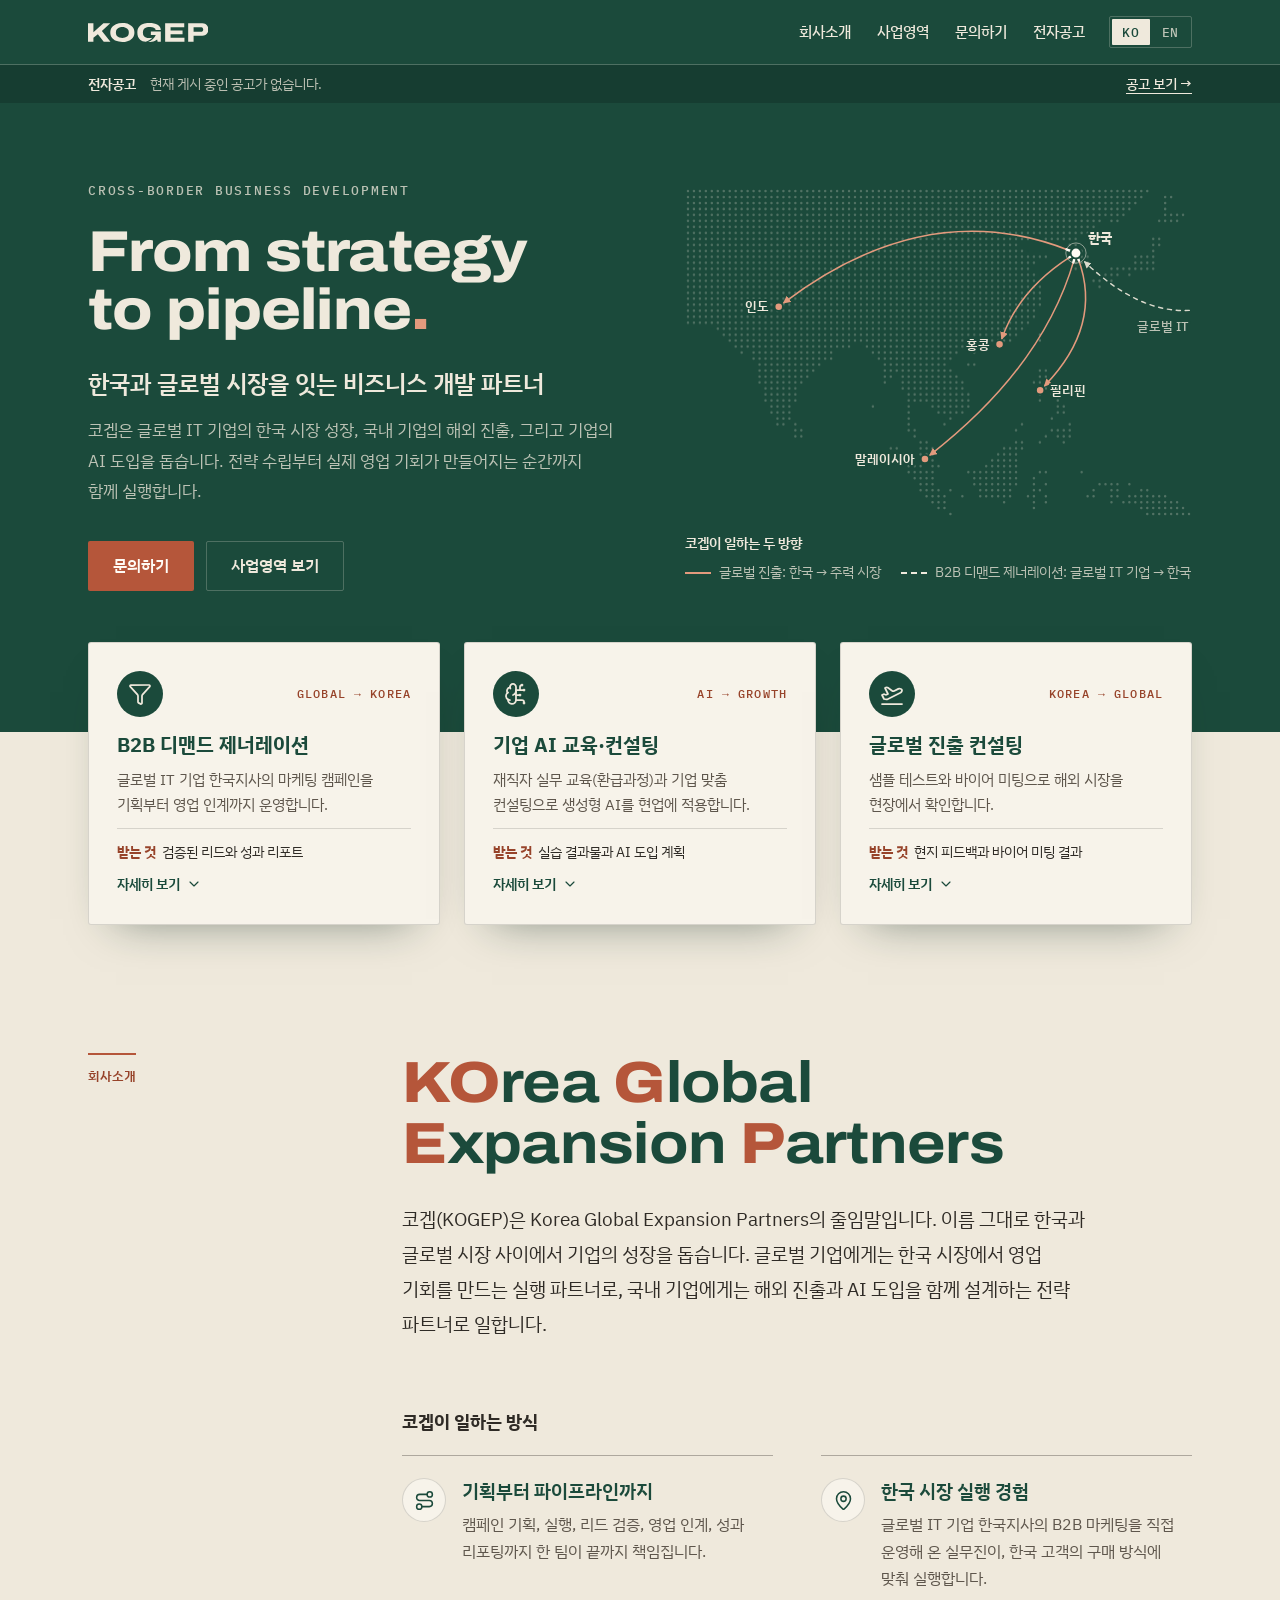
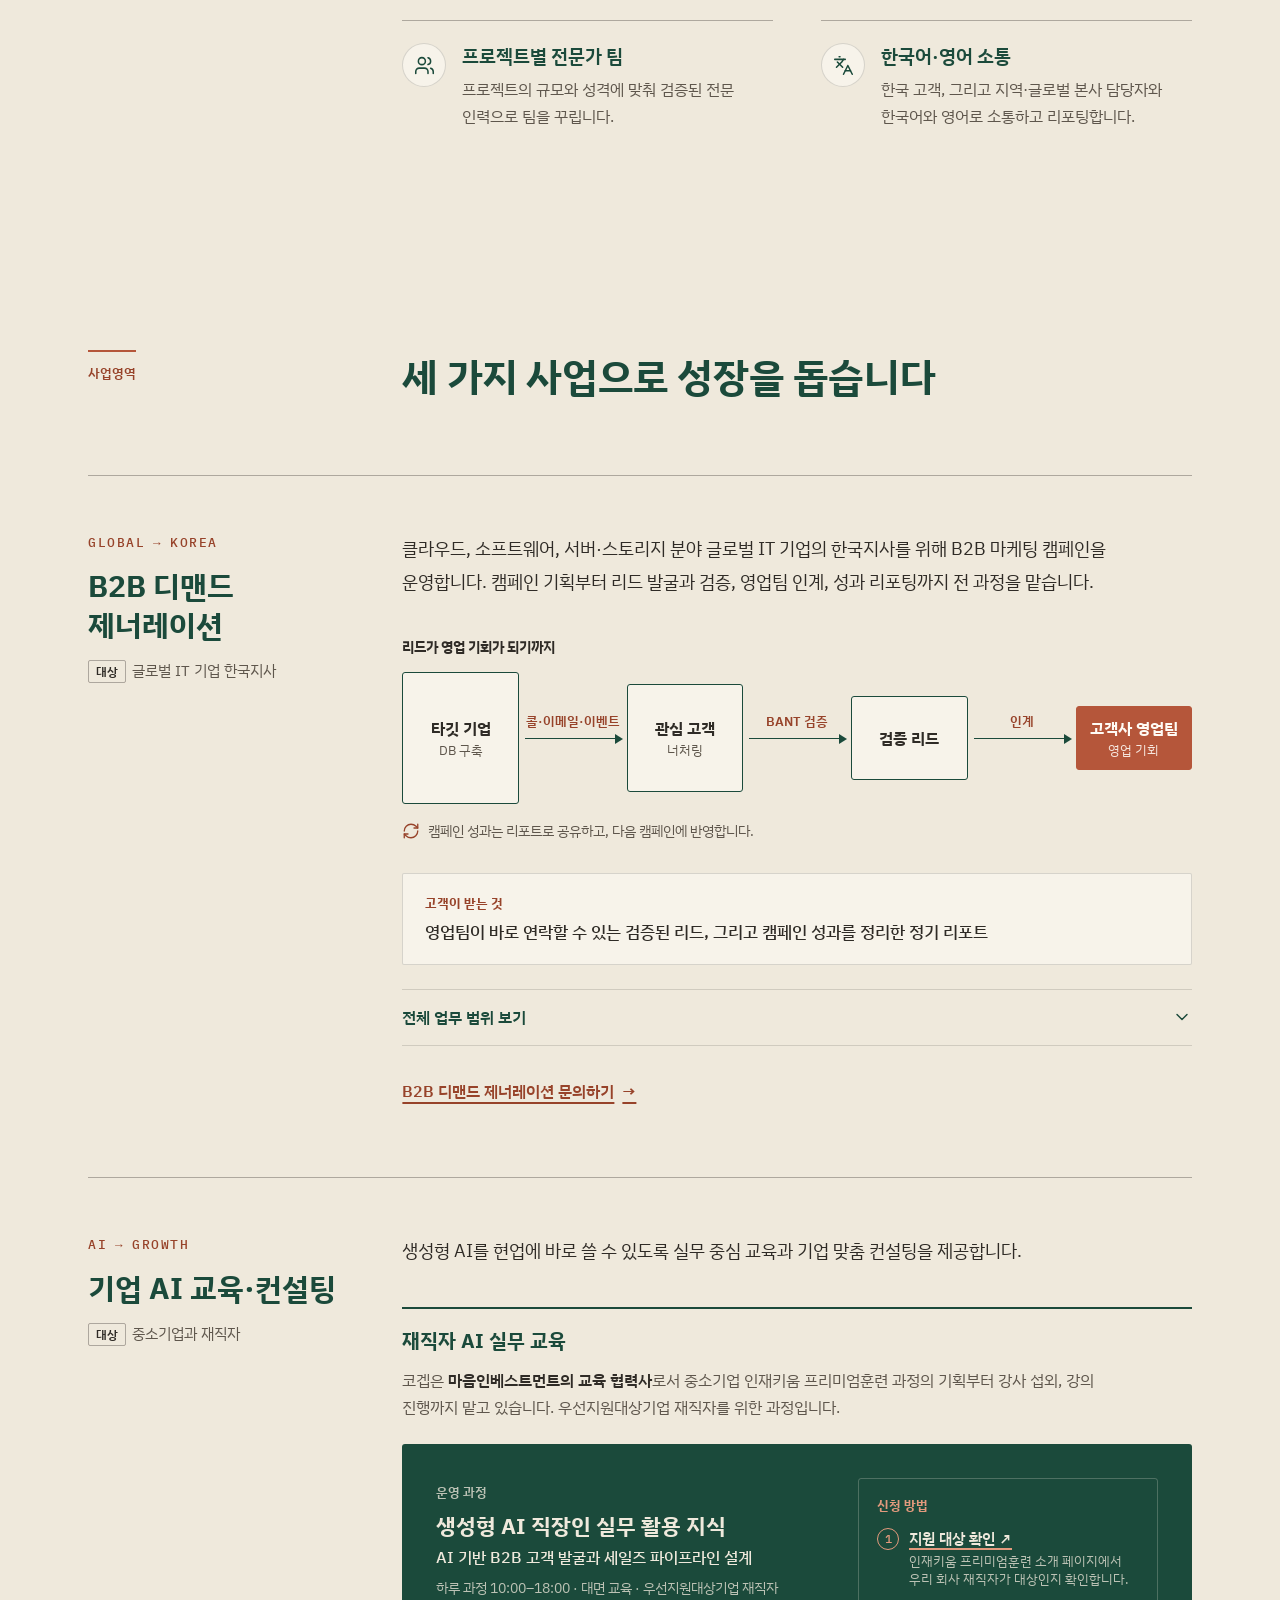
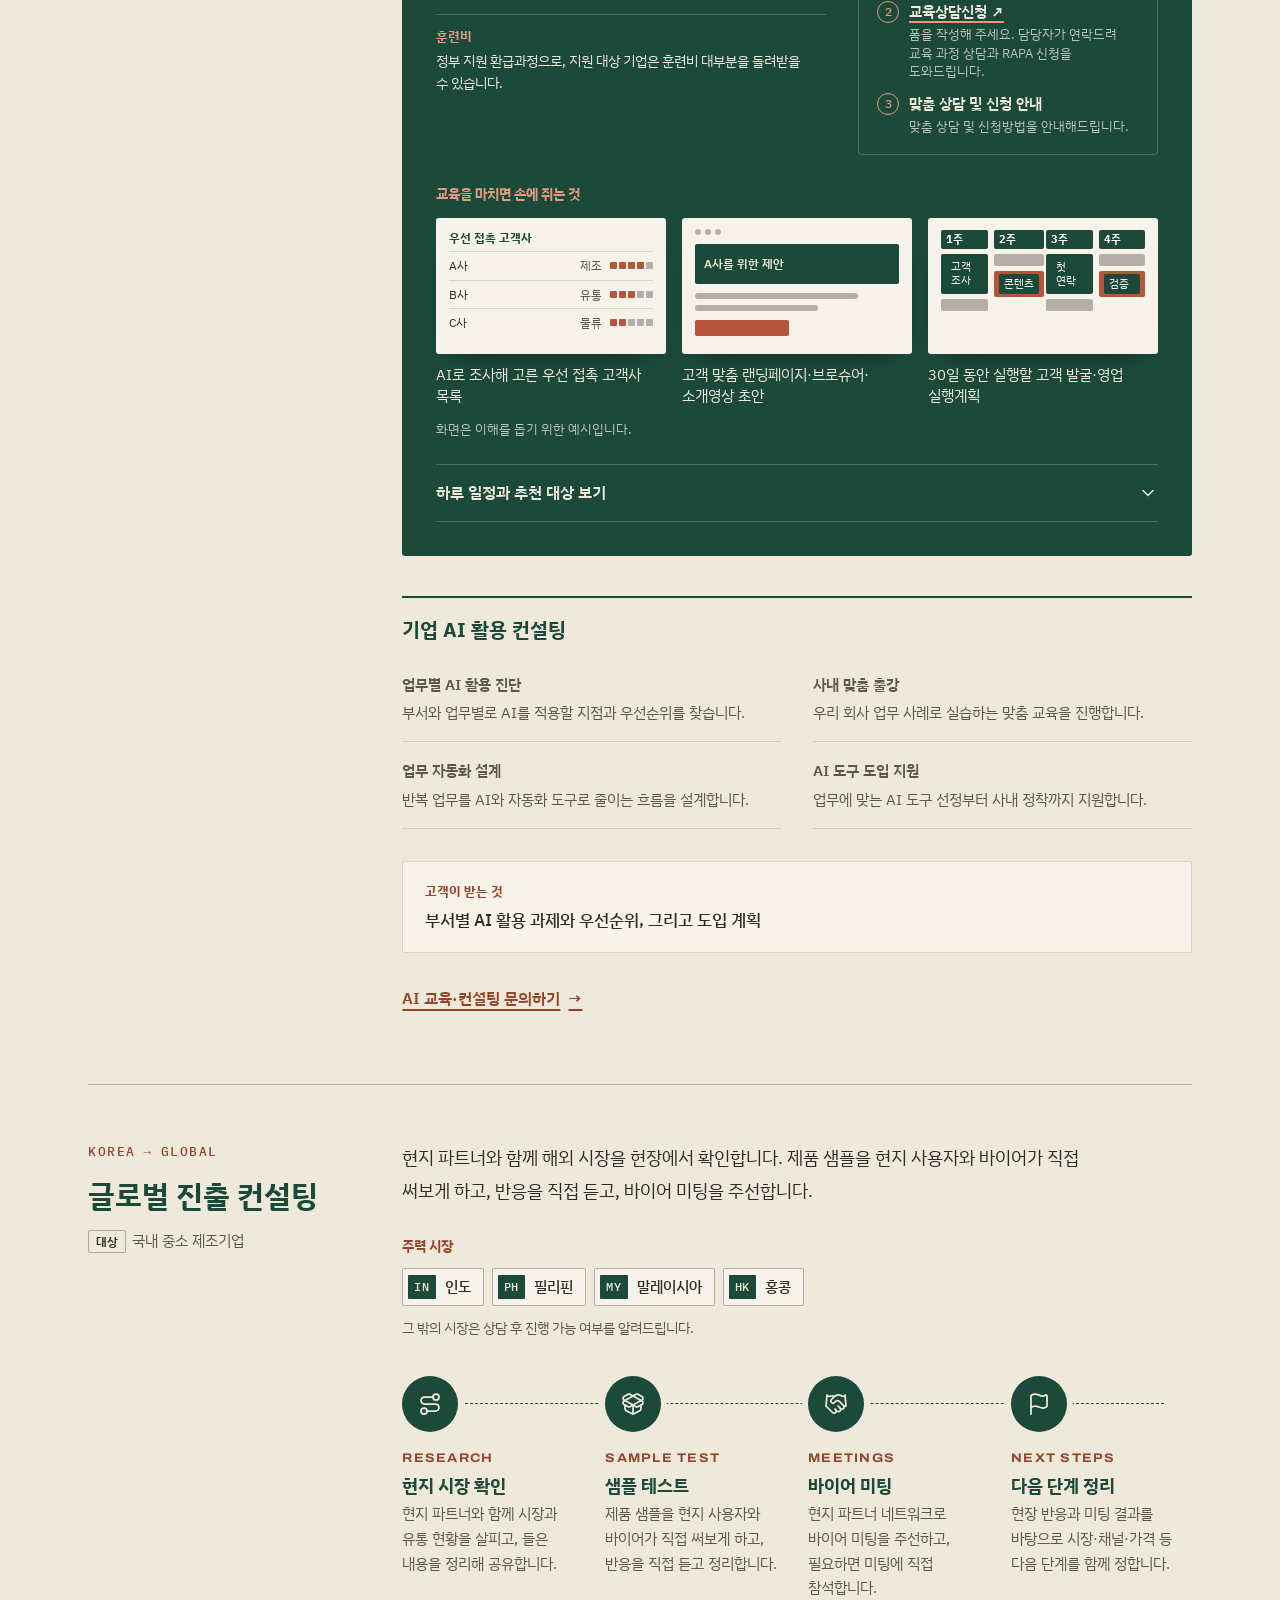
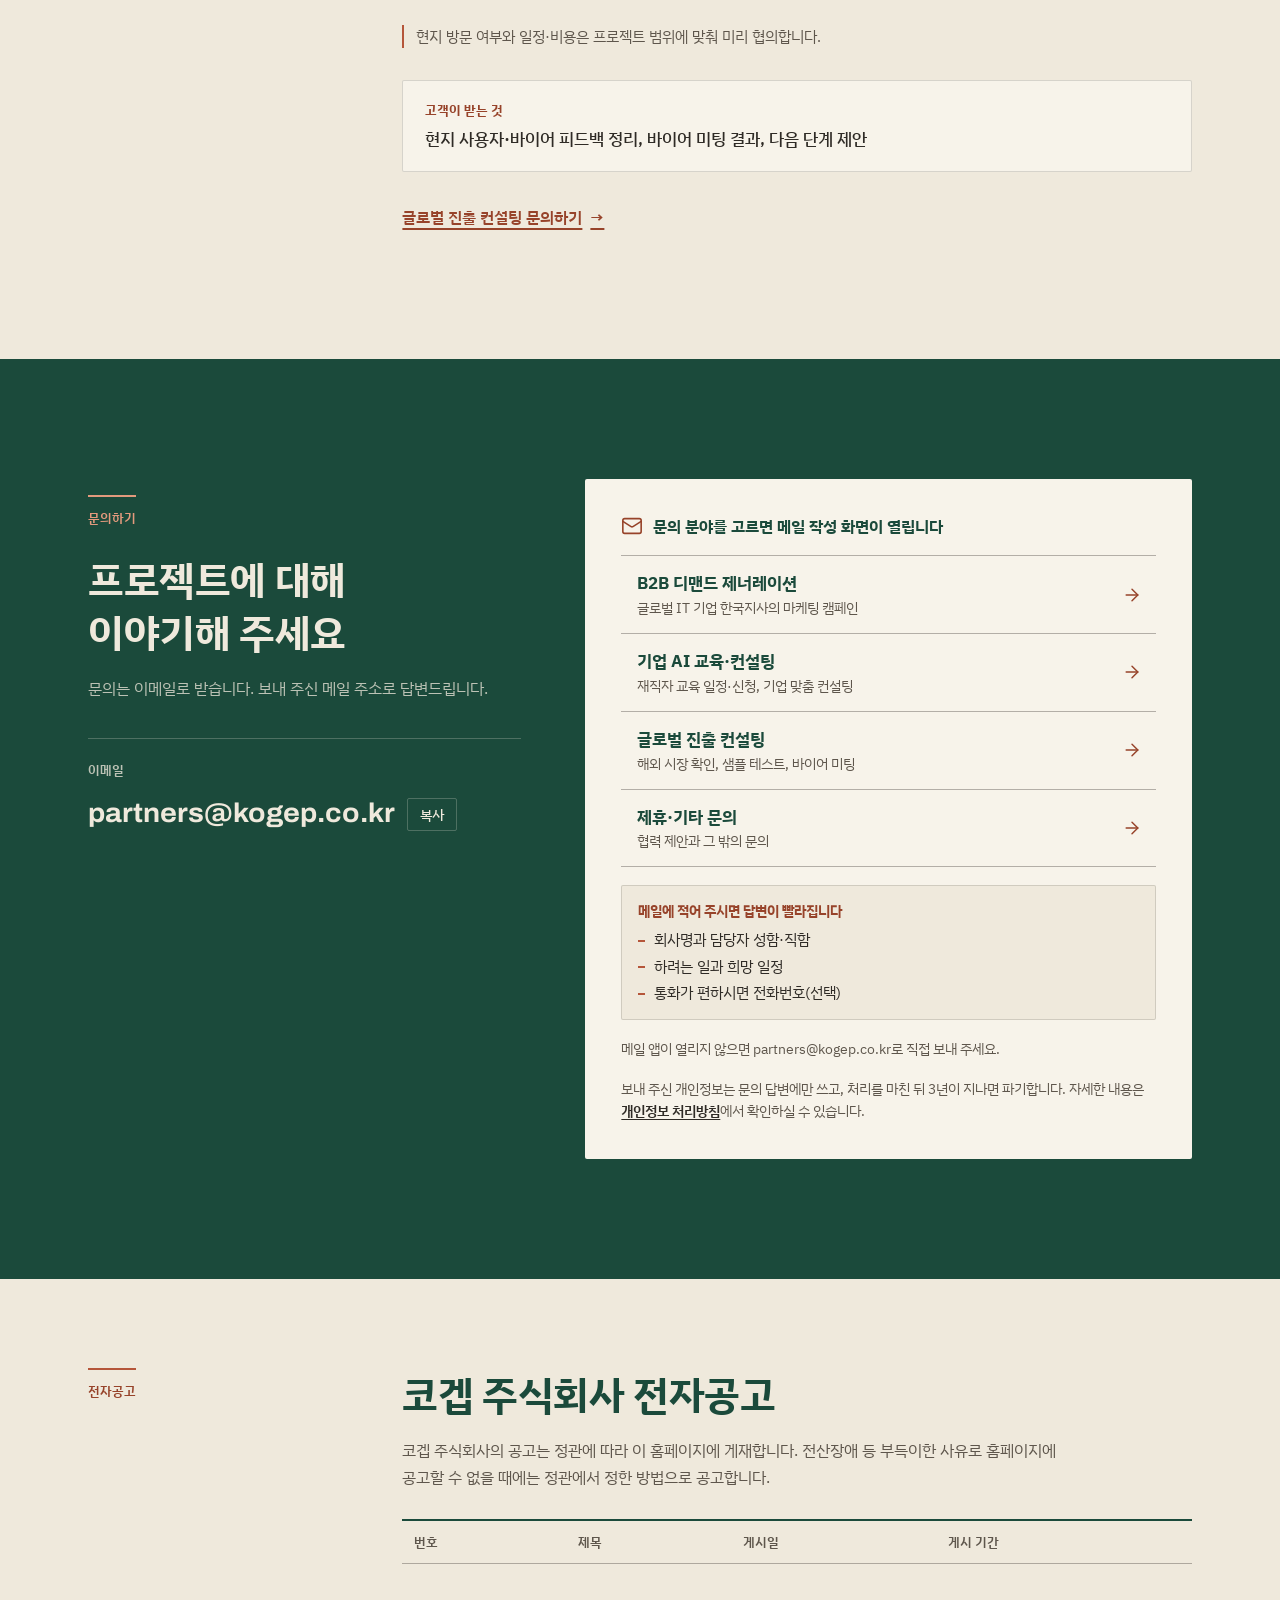
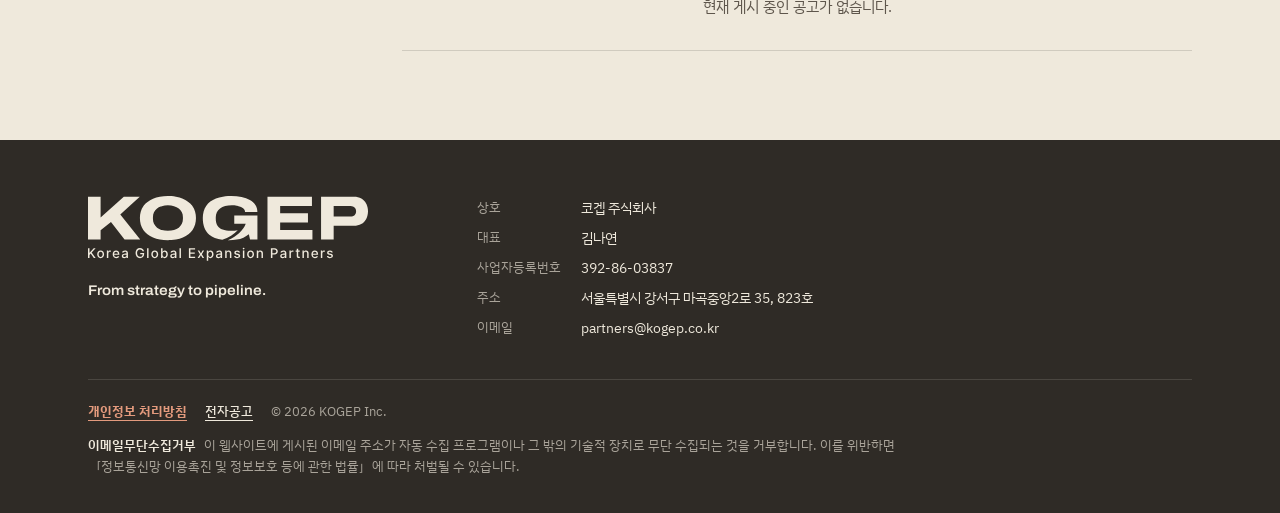
==== commit a732b0f7: "Connect consultation form to AI section" ====
--- a/index.html
+++ b/index.html
@@ -701,7 +701,7 @@
                   <ul>
                     <li><span class="l" lang="ko">리드 검증 (BANT 등)</span><span class="l" lang="en">Lead qualification (BANT and similar)</span></li>
                     <li><span class="l" lang="ko">영업팀 리드 인계</span><span class="l" lang="en">Sales-ready lead handover</span></li>
-                    <li><span class="l" lang="ko">CRM 데이터 관리 (Salesforce, Marketo 등)</span><span class="l" lang="en">CRM data management (Salesforce, Marketo and more)</span></li>
+                    <li><span class="l" lang="ko">CRM 데이터 관리</span><span class="l" lang="en">CRM data management</span></li>
                     <li><span class="l" lang="ko">캠페인 성과 리포팅</span><span class="l" lang="en">Campaign performance reporting</span></li>
                   </ul>
                 </li>
@@ -746,8 +746,8 @@
                   <p class="course-go-k"><span class="l" lang="ko">신청 방법</span><span class="l" lang="en">How to join</span></p>
                   <ol class="apply">
                     <li><a href="https://rapa-ai.or.kr/introduce" target="_blank" rel="noopener"><span class="l" lang="ko">지원 대상 확인</span><span class="l" lang="en">Check eligibility</span> <span aria-hidden="true">↗</span></a><span class="apply-d"><span class="l" lang="ko">인재키움 프리미엄훈련 소개 페이지에서 우리 회사 재직자가 대상인지 확인합니다.</span><span class="l" lang="en">The Injae Kium Premium training page (in Korean) explains who is eligible.</span></span></li>
-                    <li><a href="#contact" data-topic="ai"><span class="l" lang="ko">일정·신청 문의</span><span class="l" lang="en">Ask about dates</span> <span aria-hidden="true">→</span></a><span class="apply-d"><span class="l" lang="ko">참여 인원과 희망 시기를 메일로 알려 주세요.</span><span class="l" lang="en">Email us how many people would join and when.</span></span></li>
-                    <li><strong><span class="l" lang="ko">신청 안내</span><span class="l" lang="en">Registration</span></strong><span class="apply-d"><span class="l" lang="ko">일정이 정해지면 신청 방법을 안내해 드립니다.</span><span class="l" lang="en">Once a date is set, we'll walk you through registration.</span></span></li>
+                    <li><a href="https://docs.google.com/forms/d/e/1FAIpQLSclUuWQwMOB4QfC57ZfBBoGLY8VvIiGY9ZOJ2O3UPGcli6DgQ/viewform" target="_blank" rel="noopener"><span class="l" lang="ko">교육상담신청</span><span class="l" lang="en">Request a consultation</span> <span aria-hidden="true">↗</span></a><span class="apply-d"><span class="l" lang="ko">폼을 작성해 주세요. 담당자가 연락드려 교육 과정 상담과 RAPA 신청을 도와드립니다.</span><span class="l" lang="en">Fill out the form. We'll contact you for course consultation and RAPA registration help.</span></span></li>
+                    <li><strong><span class="l" lang="ko">맞춤 상담 및 신청 안내</span><span class="l" lang="en">Consultation & registration</span></strong><span class="apply-d"><span class="l" lang="ko">맞춤 상담 및 신청방법을 안내해드립니다.</span><span class="l" lang="en">We'll guide you through a personalized consultation and the registration process.</span></span></li>
                   </ol>
                 </div>
               </div>
@@ -778,7 +778,7 @@
                     <div class="wk"><b><span class="l" lang="ko">1주</span><span class="l" lang="en">W1</span></b><span><span class="l" lang="ko">고객 조사</span><span class="l" lang="en">Research</span></span><i></i></div>
                     <div class="wk"><b><span class="l" lang="ko">2주</span><span class="l" lang="en">W2</span></b><i></i><span class="b"><span class="l" lang="ko">콘텐츠</span><span class="l" lang="en">Content</span></span></div>
                     <div class="wk"><b><span class="l" lang="ko">3주</span><span class="l" lang="en">W3</span></b><span><span class="l" lang="ko">첫 연락</span><span class="l" lang="en">Outreach</span></span><i></i></div>
-                    <div class="wk"><b><span class="l" lang="ko">4주</span><span class="l" lang="en">W4</span></b><i></i><span class="b"><span class="l" lang="ko">검증</span><span class="l" lang="en">Qualify</span></span></div>
+                    <div class="wk"><b><span class="l" lang="ko">4주</span><span class="l" lang="en">W4</span></b><i></i><span class="b"><span class="l" lang="ko">검증</span><span class="l" lang="en">Qualify</span></span></span></div>
                   </div>
                   <figcaption><span class="l" lang="ko">30일 동안 실행할 고객 발굴·영업 실행계획</span><span class="l" lang="en">A 30-day prospecting and sales action plan</span></figcaption>
                 </figure>
@@ -855,7 +855,7 @@
 
           <ol class="journey" aria-label="Market entry process">
             <li>
-              <span class="j-icon"><svg class="ic" viewBox="0 0 24 24" aria-hidden="true"><path d="m21 21-4.34-4.34"/><circle cx="11" cy="11" r="8"/></svg></span>
+              <span class="j-icon"><svg class="ic" viewBox="0 0 24 24" aria-hidden="true"><circle cx="6" cy="19" r="3"/><path d="M9 19h8.5a3.5 3.5 0 0 0 0-7h-11a3.5 3.5 0 0 1 0-7H15"/><circle cx="18" cy="5" r="3"/></svg></span>
               <span class="stage-en" lang="en">Research</span>
               <strong class="j-name"><span class="l" lang="ko">현지 시장 확인</span><span class="l" lang="en">Market check</span></strong>
               <p class="j-desc"><span class="l" lang="ko">현지 파트너와 함께 시장과 유통 현황을 살피고, 들은 내용을 정리해 공유합니다.</span><span class="l" lang="en">With local partners, we look at the market and sales channels and share a summary of what we learn.</span></p>
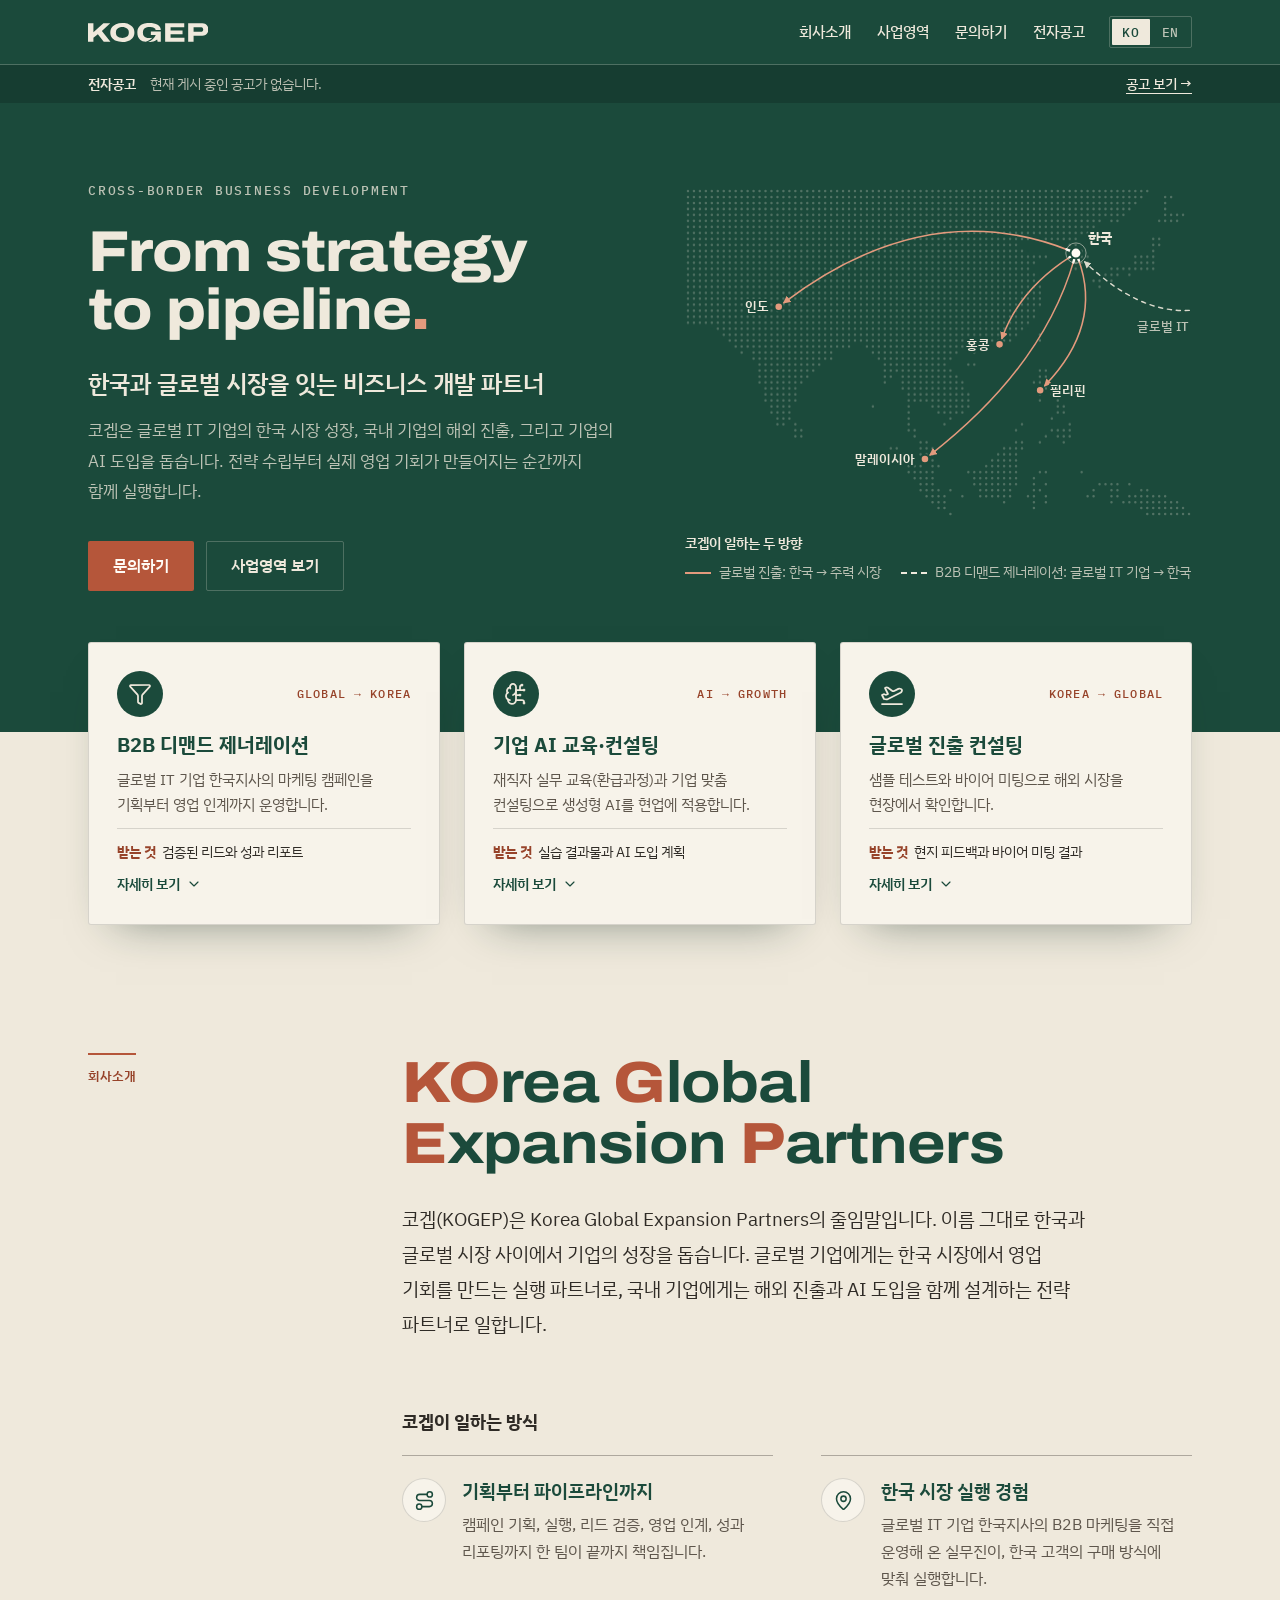
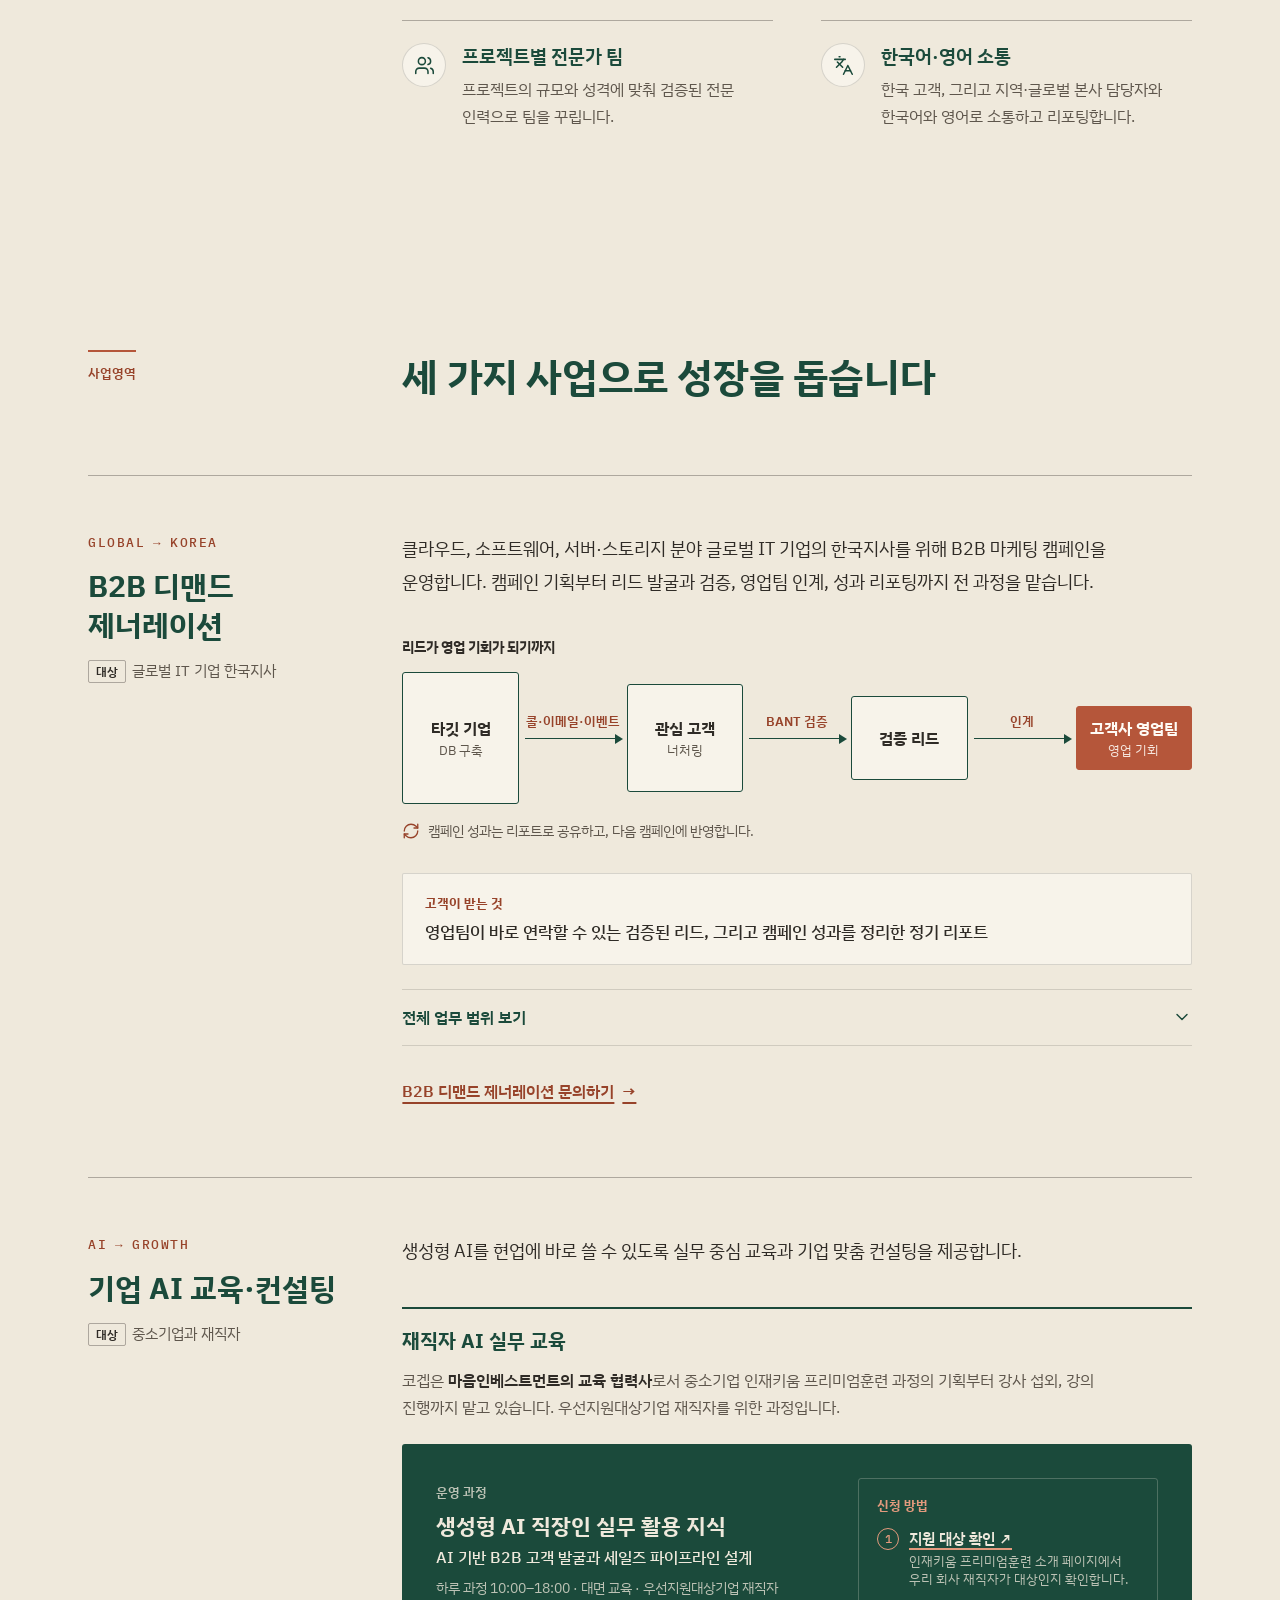
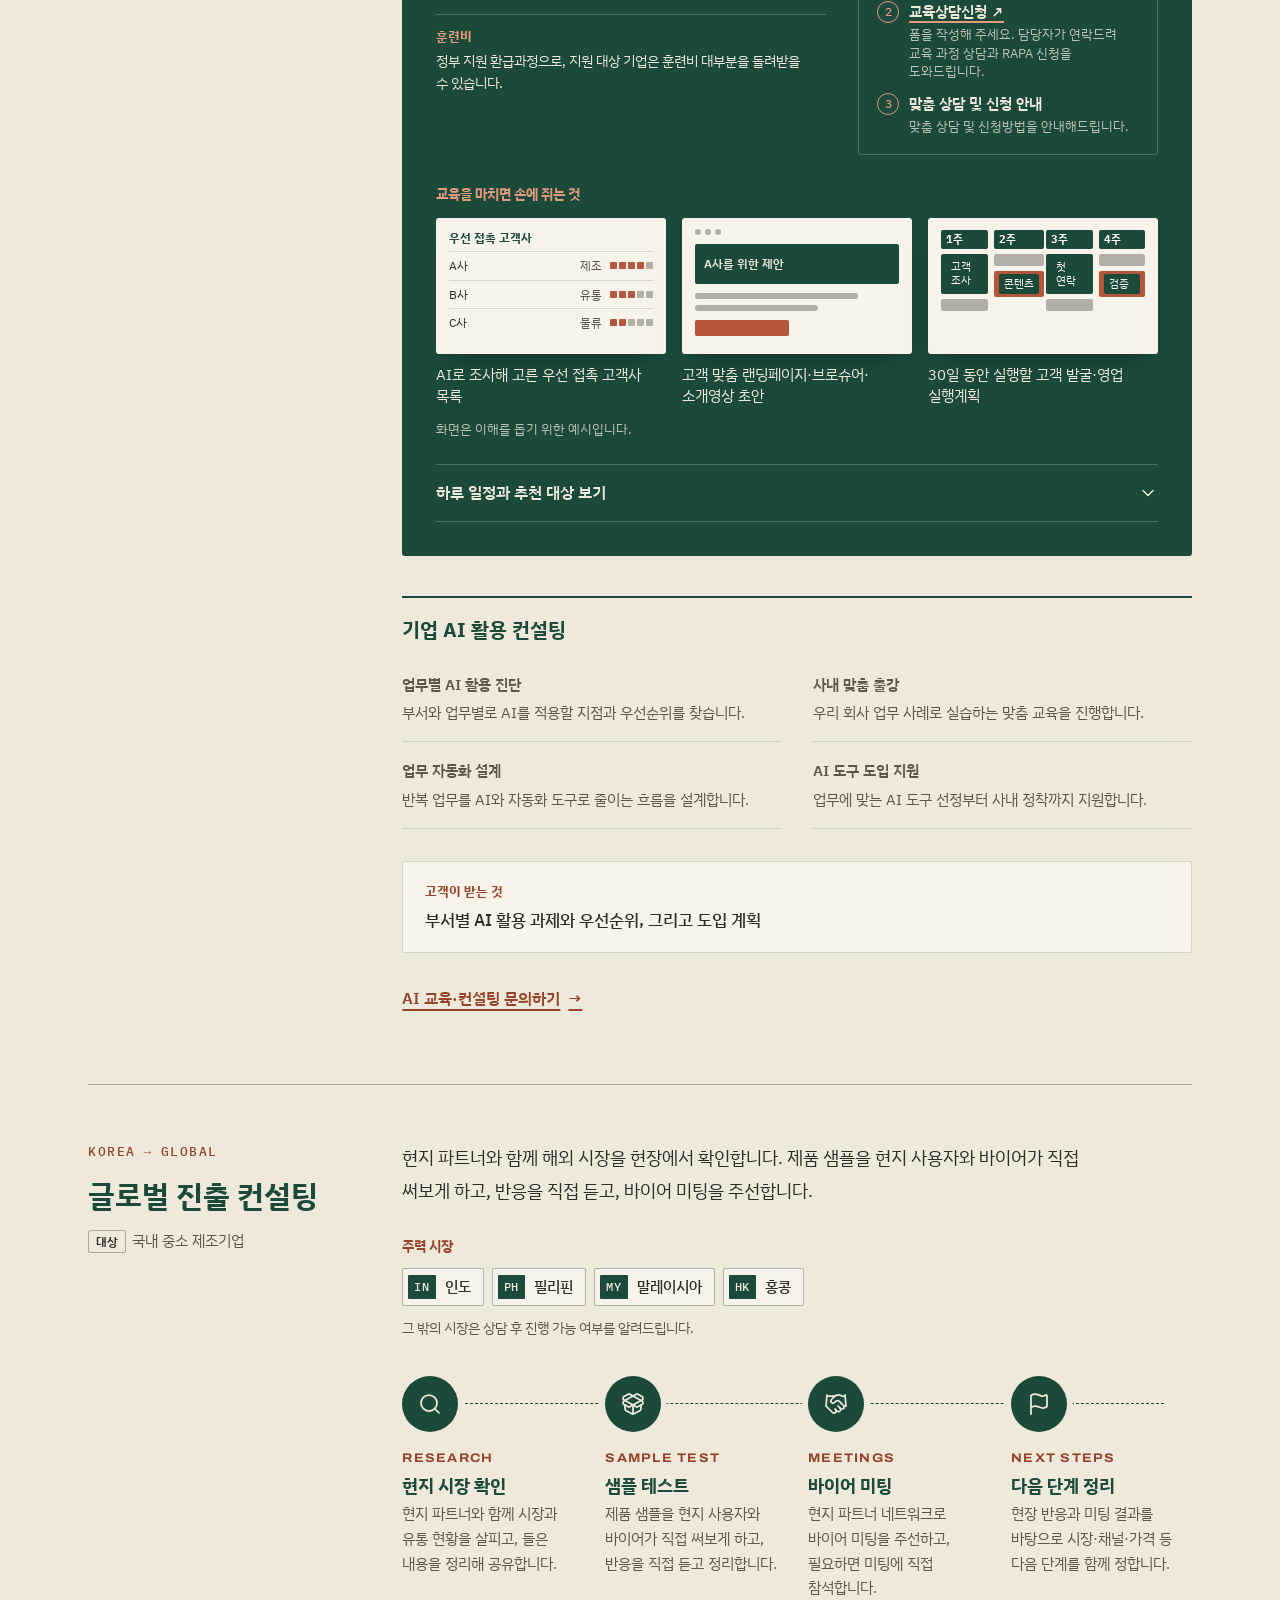
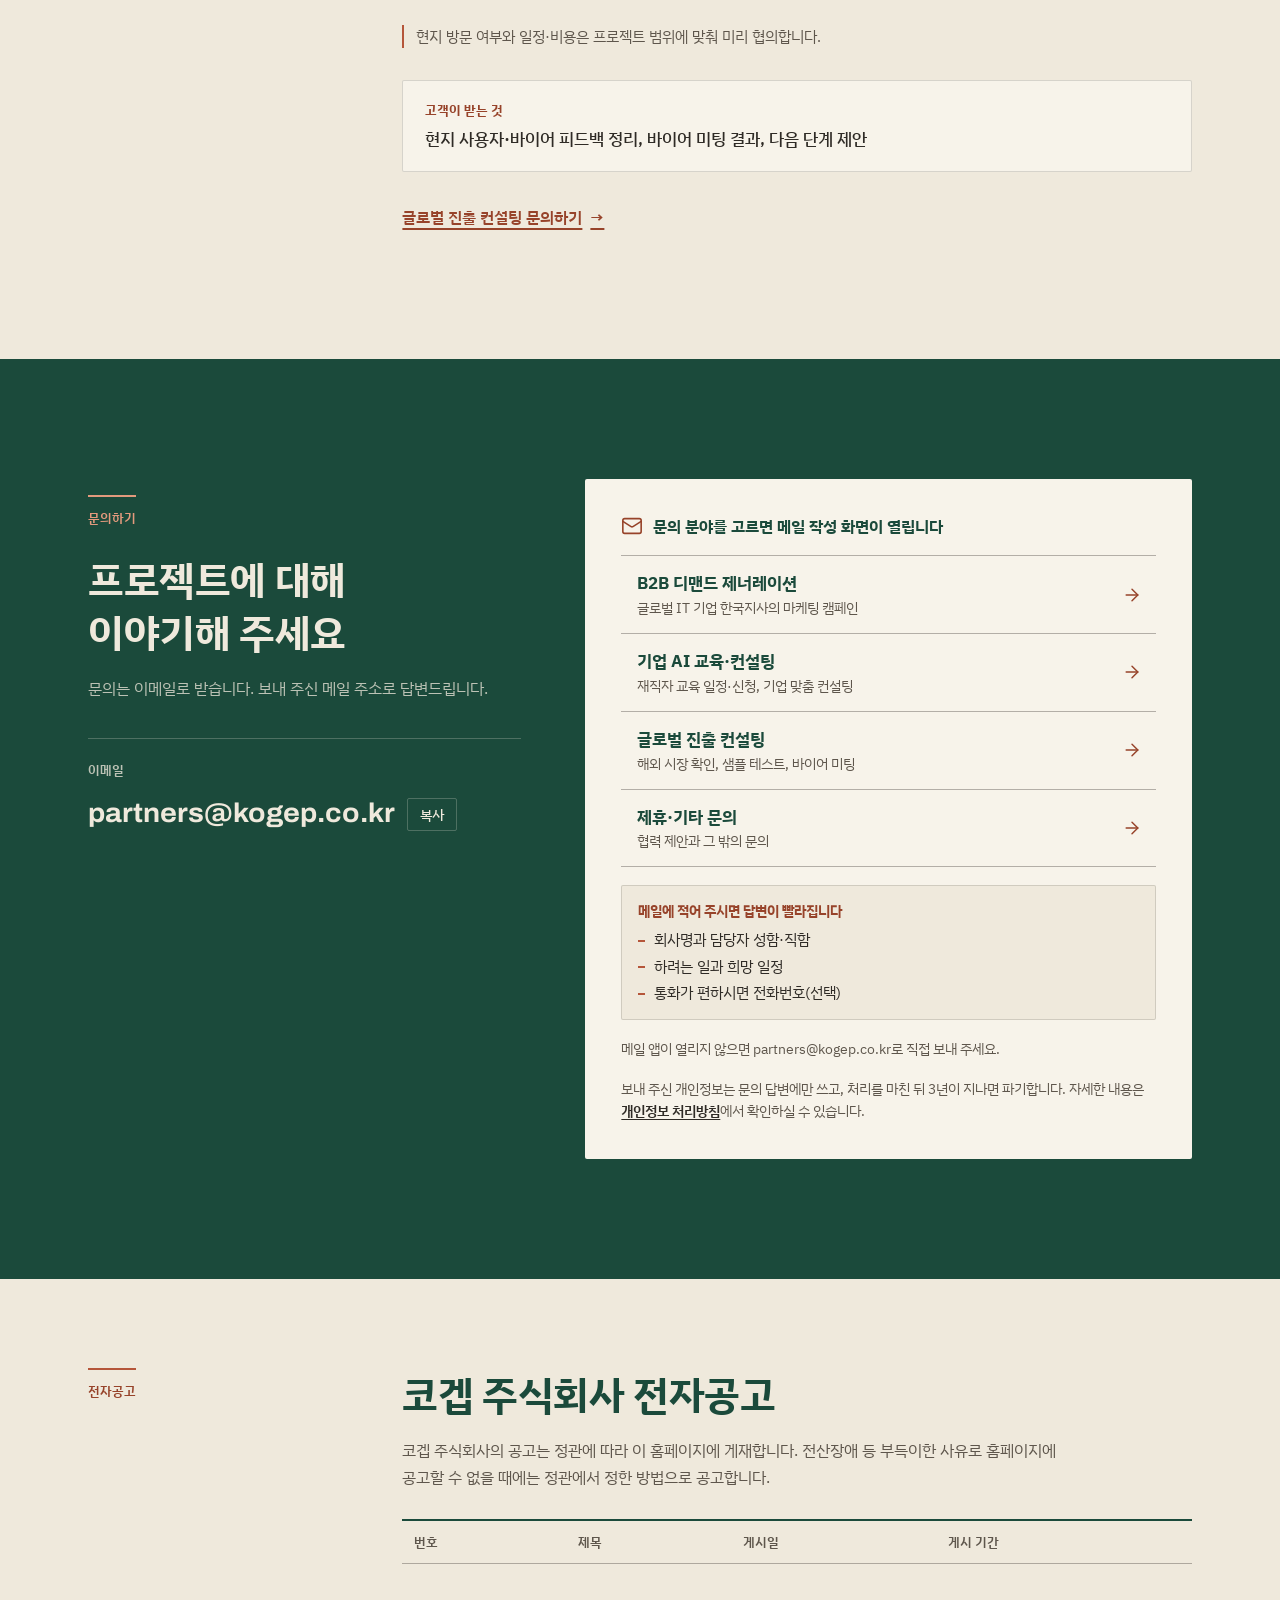
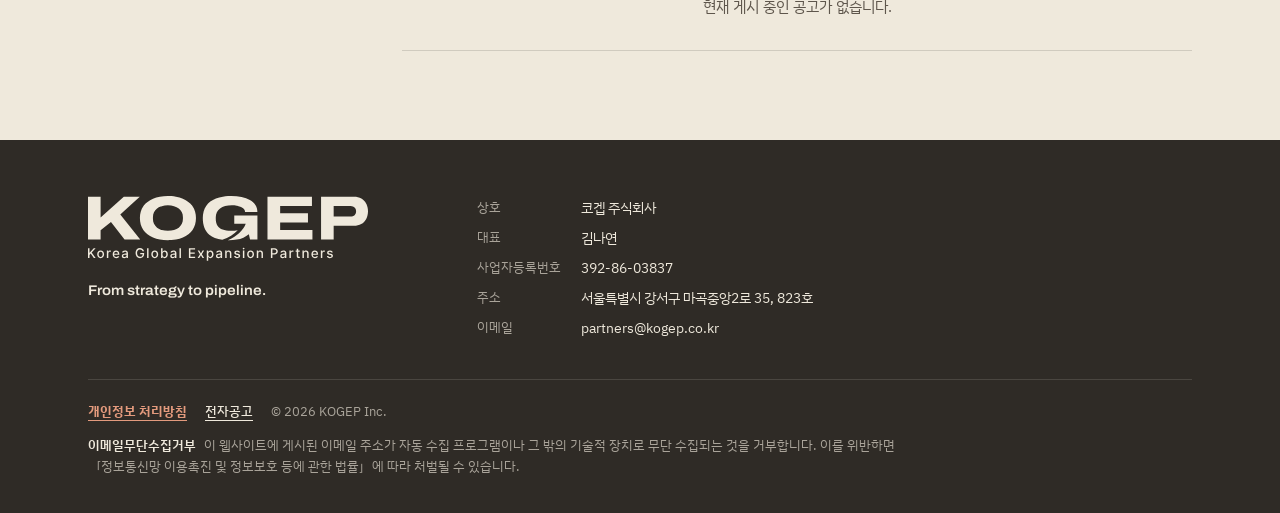
==== commit 2140d974: "Fix unintended changes from previous commit" ====
--- a/index.html
+++ b/index.html
@@ -778,7 +778,7 @@
                     <div class="wk"><b><span class="l" lang="ko">1주</span><span class="l" lang="en">W1</span></b><span><span class="l" lang="ko">고객 조사</span><span class="l" lang="en">Research</span></span><i></i></div>
                     <div class="wk"><b><span class="l" lang="ko">2주</span><span class="l" lang="en">W2</span></b><i></i><span class="b"><span class="l" lang="ko">콘텐츠</span><span class="l" lang="en">Content</span></span></div>
                     <div class="wk"><b><span class="l" lang="ko">3주</span><span class="l" lang="en">W3</span></b><span><span class="l" lang="ko">첫 연락</span><span class="l" lang="en">Outreach</span></span><i></i></div>
-                    <div class="wk"><b><span class="l" lang="ko">4주</span><span class="l" lang="en">W4</span></b><i></i><span class="b"><span class="l" lang="ko">검증</span><span class="l" lang="en">Qualify</span></span></span></div>
+                    <div class="wk"><b><span class="l" lang="ko">4주</span><span class="l" lang="en">W4</span></b><i></i><span class="b"><span class="l" lang="ko">검증</span><span class="l" lang="en">Qualify</span></span></div>
                   </div>
                   <figcaption><span class="l" lang="ko">30일 동안 실행할 고객 발굴·영업 실행계획</span><span class="l" lang="en">A 30-day prospecting and sales action plan</span></figcaption>
                 </figure>
@@ -855,7 +855,7 @@
 
           <ol class="journey" aria-label="Market entry process">
             <li>
-              <span class="j-icon"><svg class="ic" viewBox="0 0 24 24" aria-hidden="true"><circle cx="6" cy="19" r="3"/><path d="M9 19h8.5a3.5 3.5 0 0 0 0-7h-11a3.5 3.5 0 0 1 0-7H15"/><circle cx="18" cy="5" r="3"/></svg></span>
+              <span class="j-icon"><svg class="ic" viewBox="0 0 24 24" aria-hidden="true"><path d="m21 21-4.34-4.34"/><circle cx="11" cy="11" r="8"/></svg></span>
               <span class="stage-en" lang="en">Research</span>
               <strong class="j-name"><span class="l" lang="ko">현지 시장 확인</span><span class="l" lang="en">Market check</span></strong>
               <p class="j-desc"><span class="l" lang="ko">현지 파트너와 함께 시장과 유통 현황을 살피고, 들은 내용을 정리해 공유합니다.</span><span class="l" lang="en">With local partners, we look at the market and sales channels and share a summary of what we learn.</span></p>
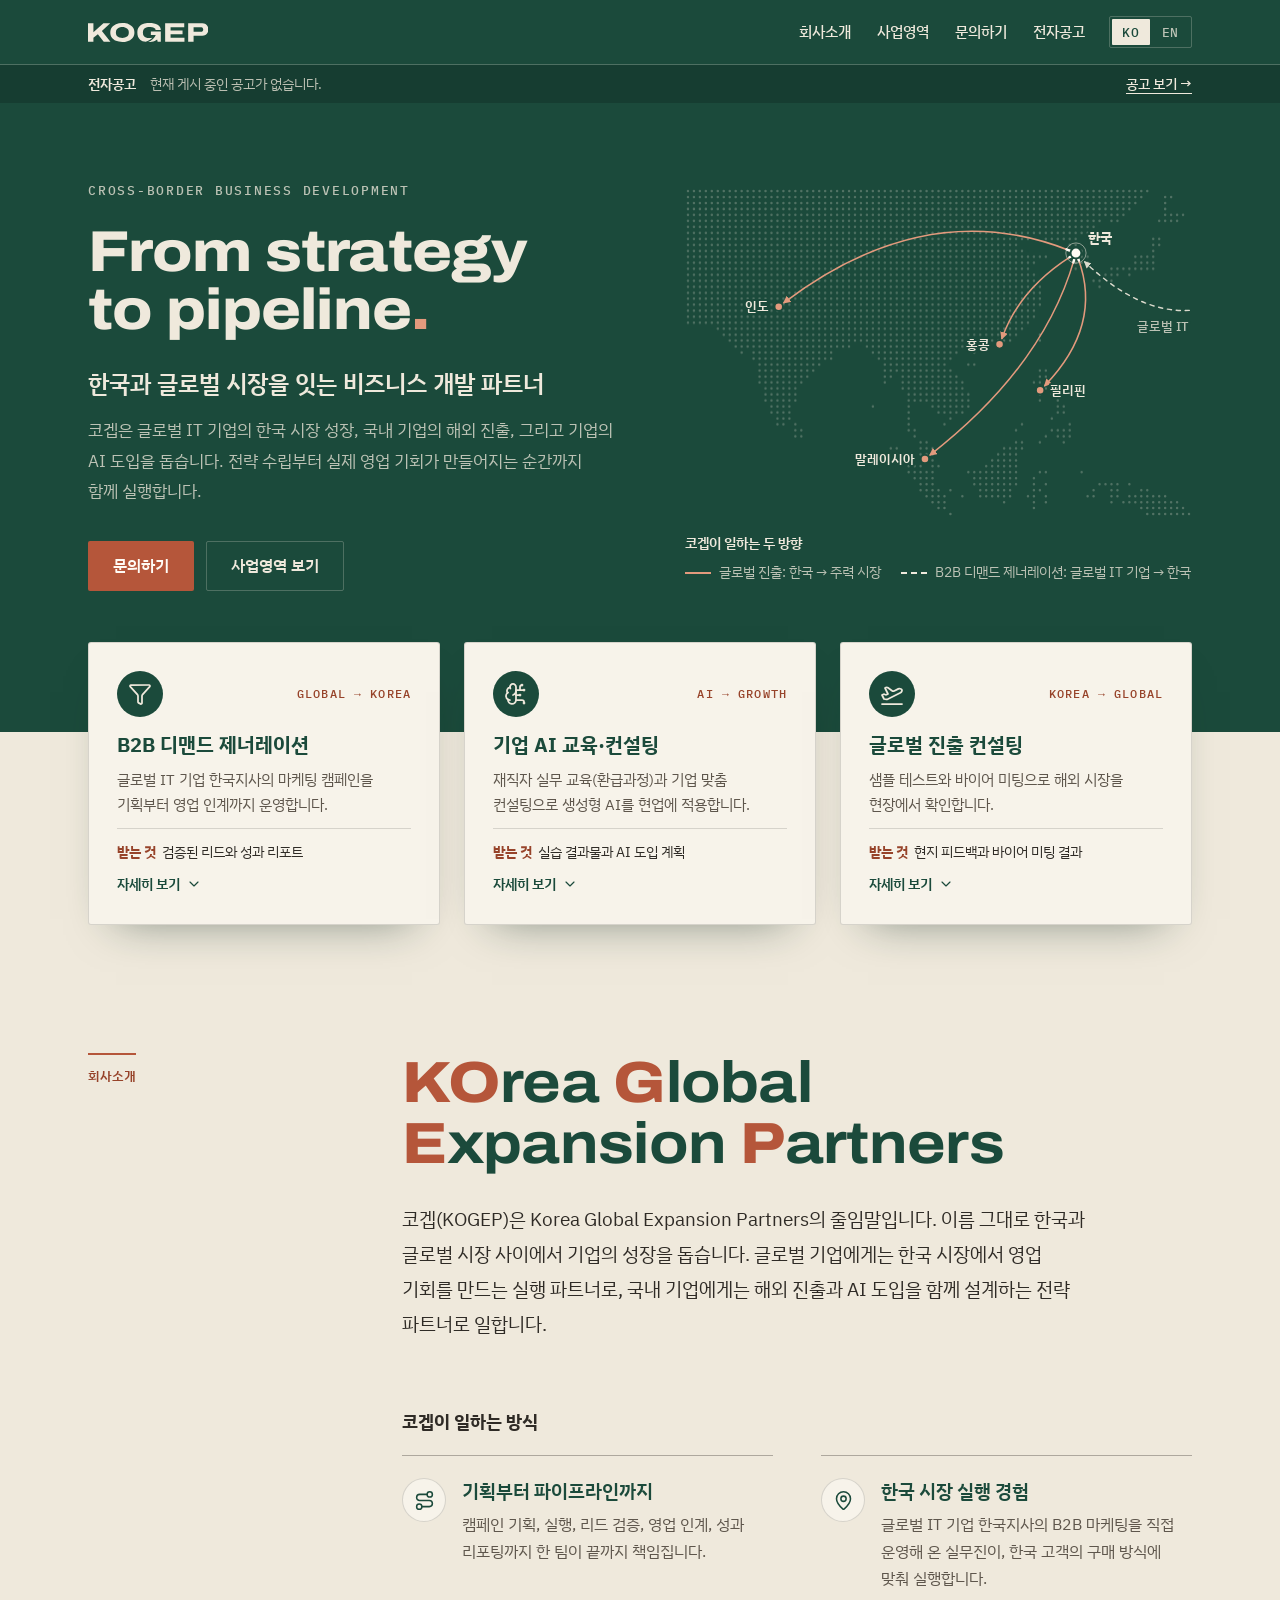
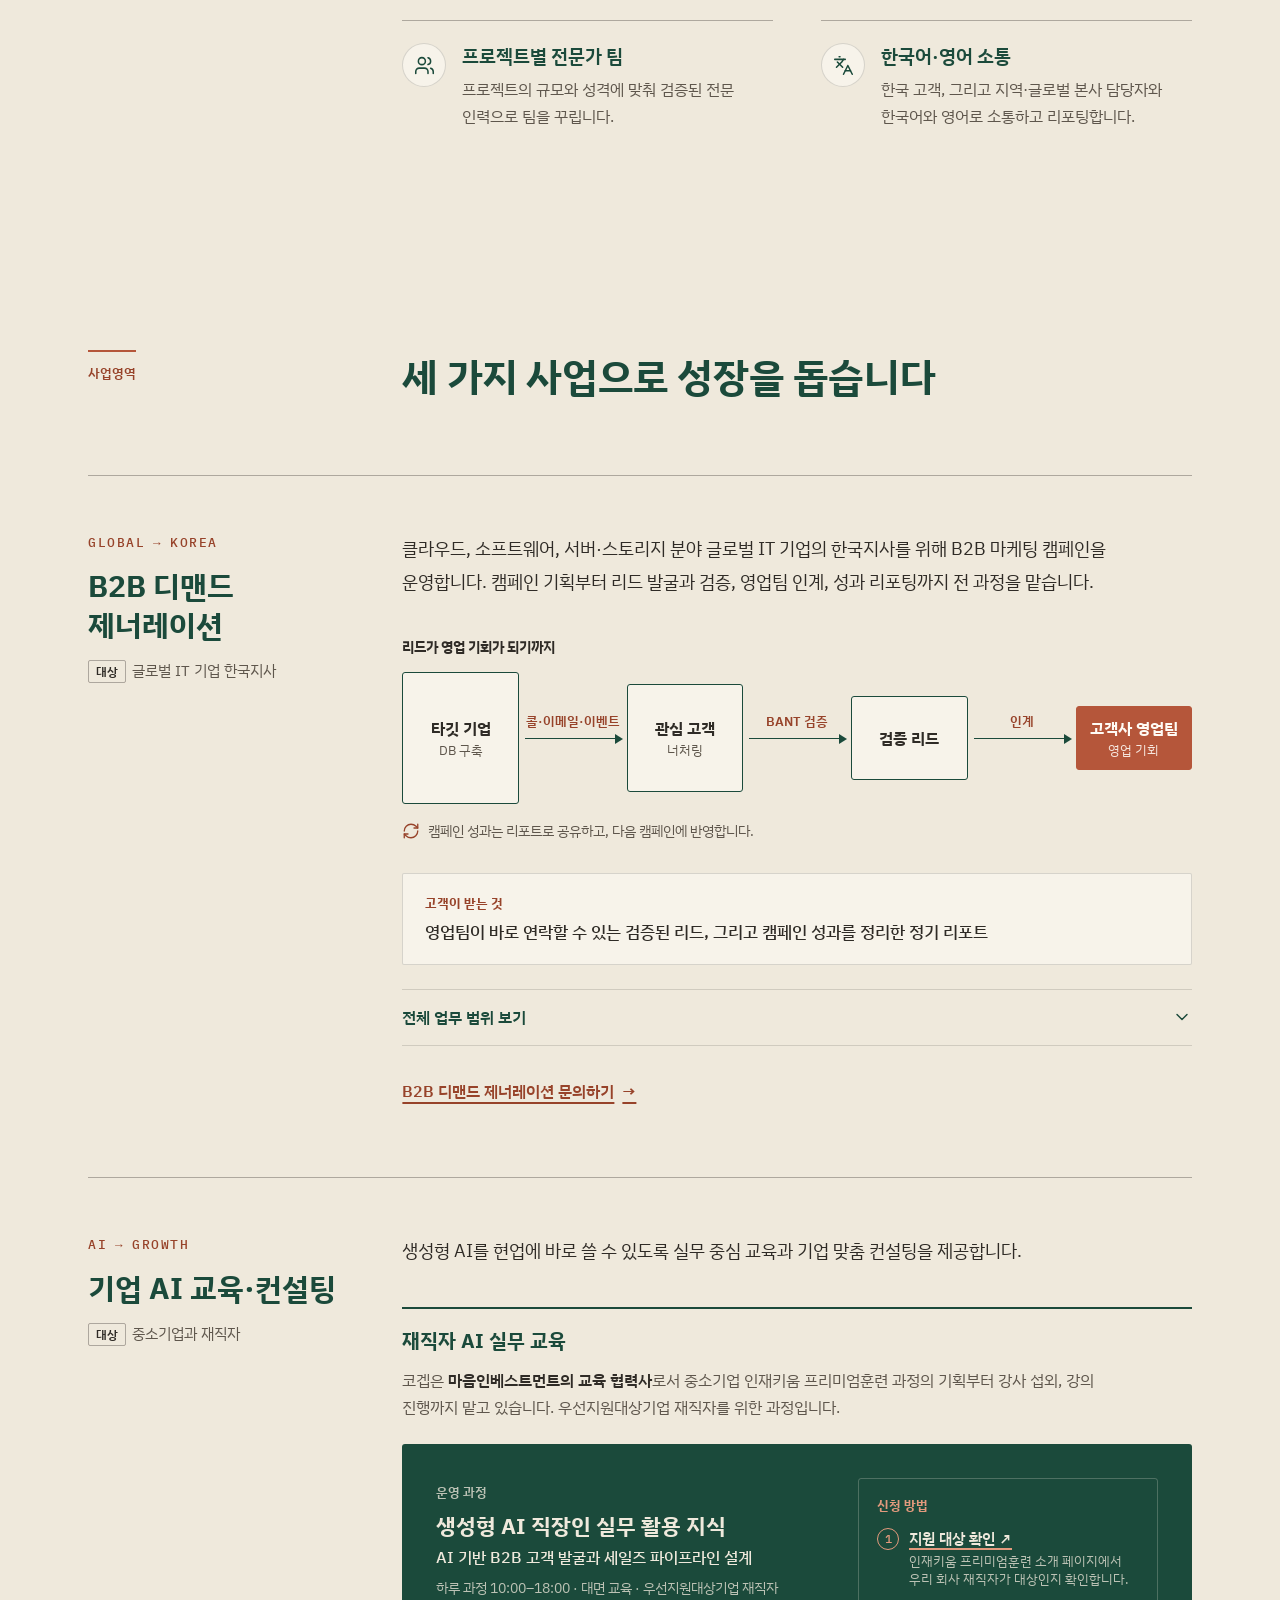
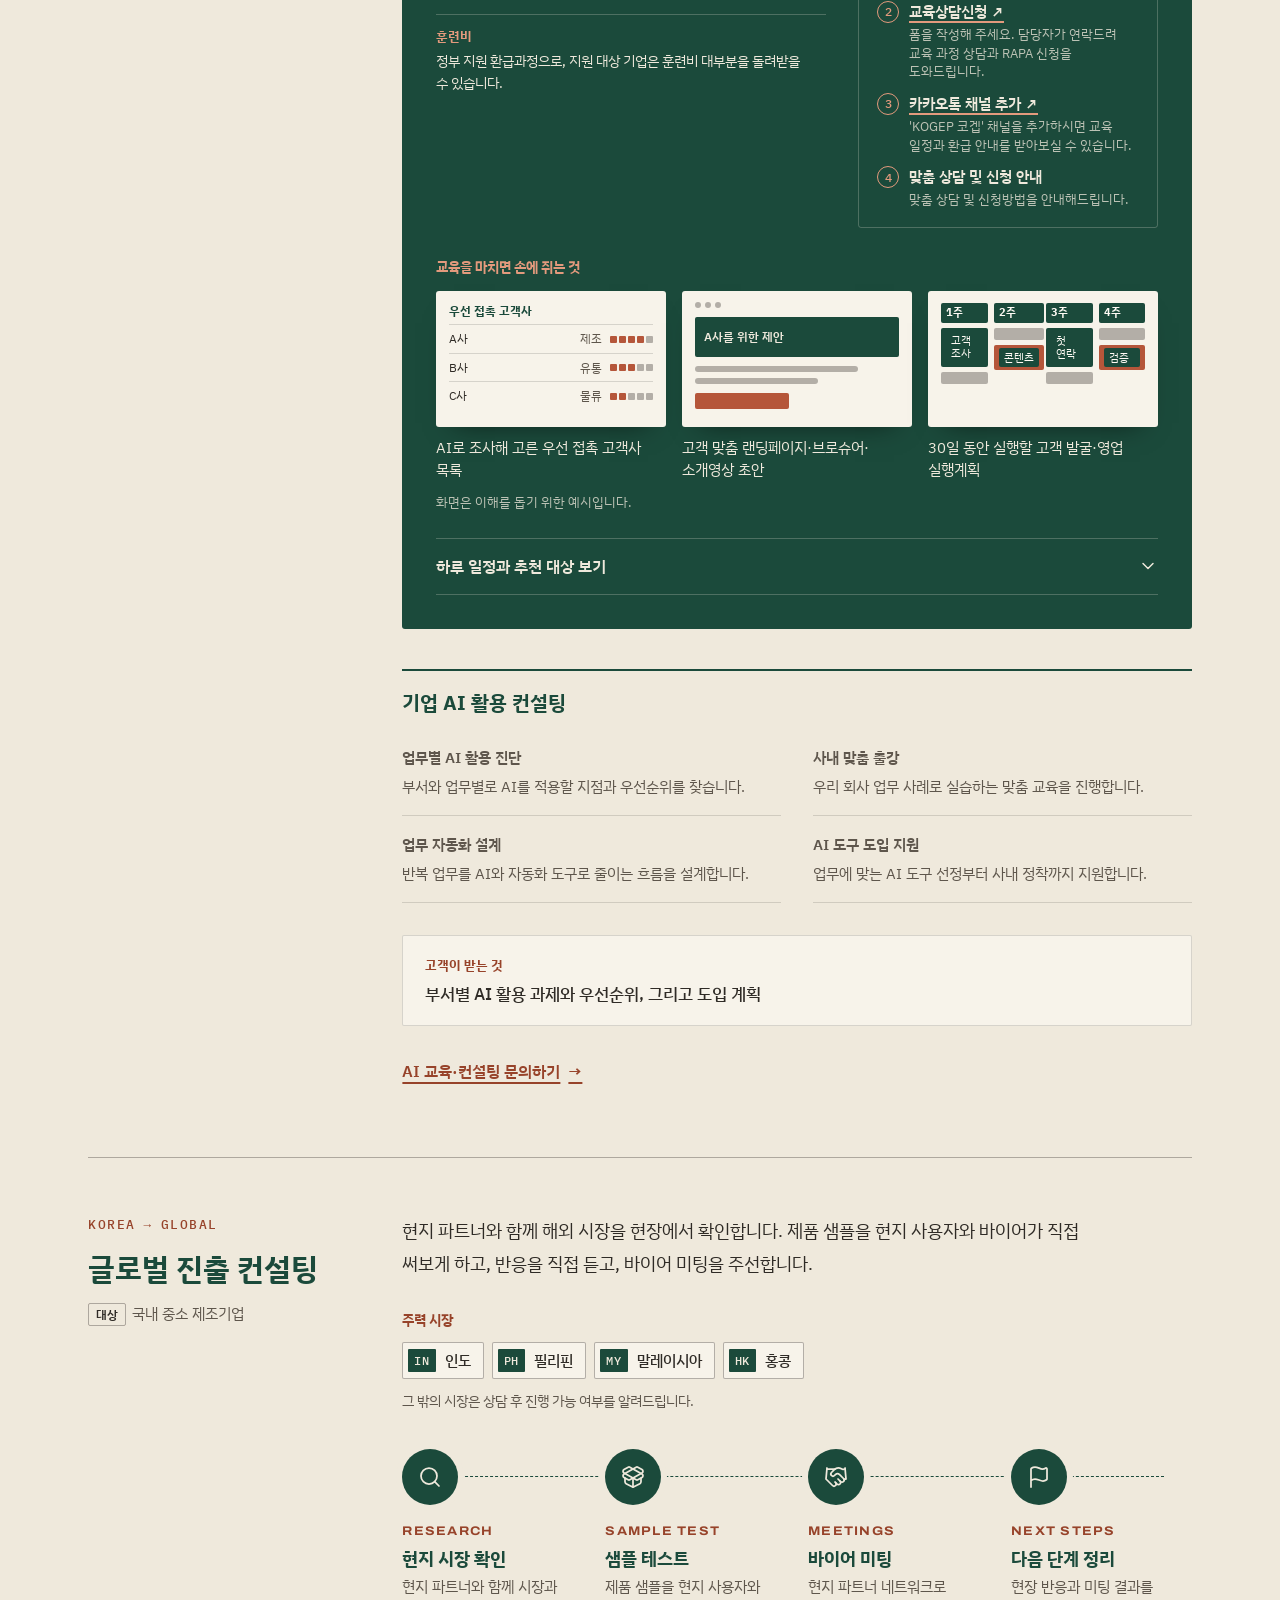
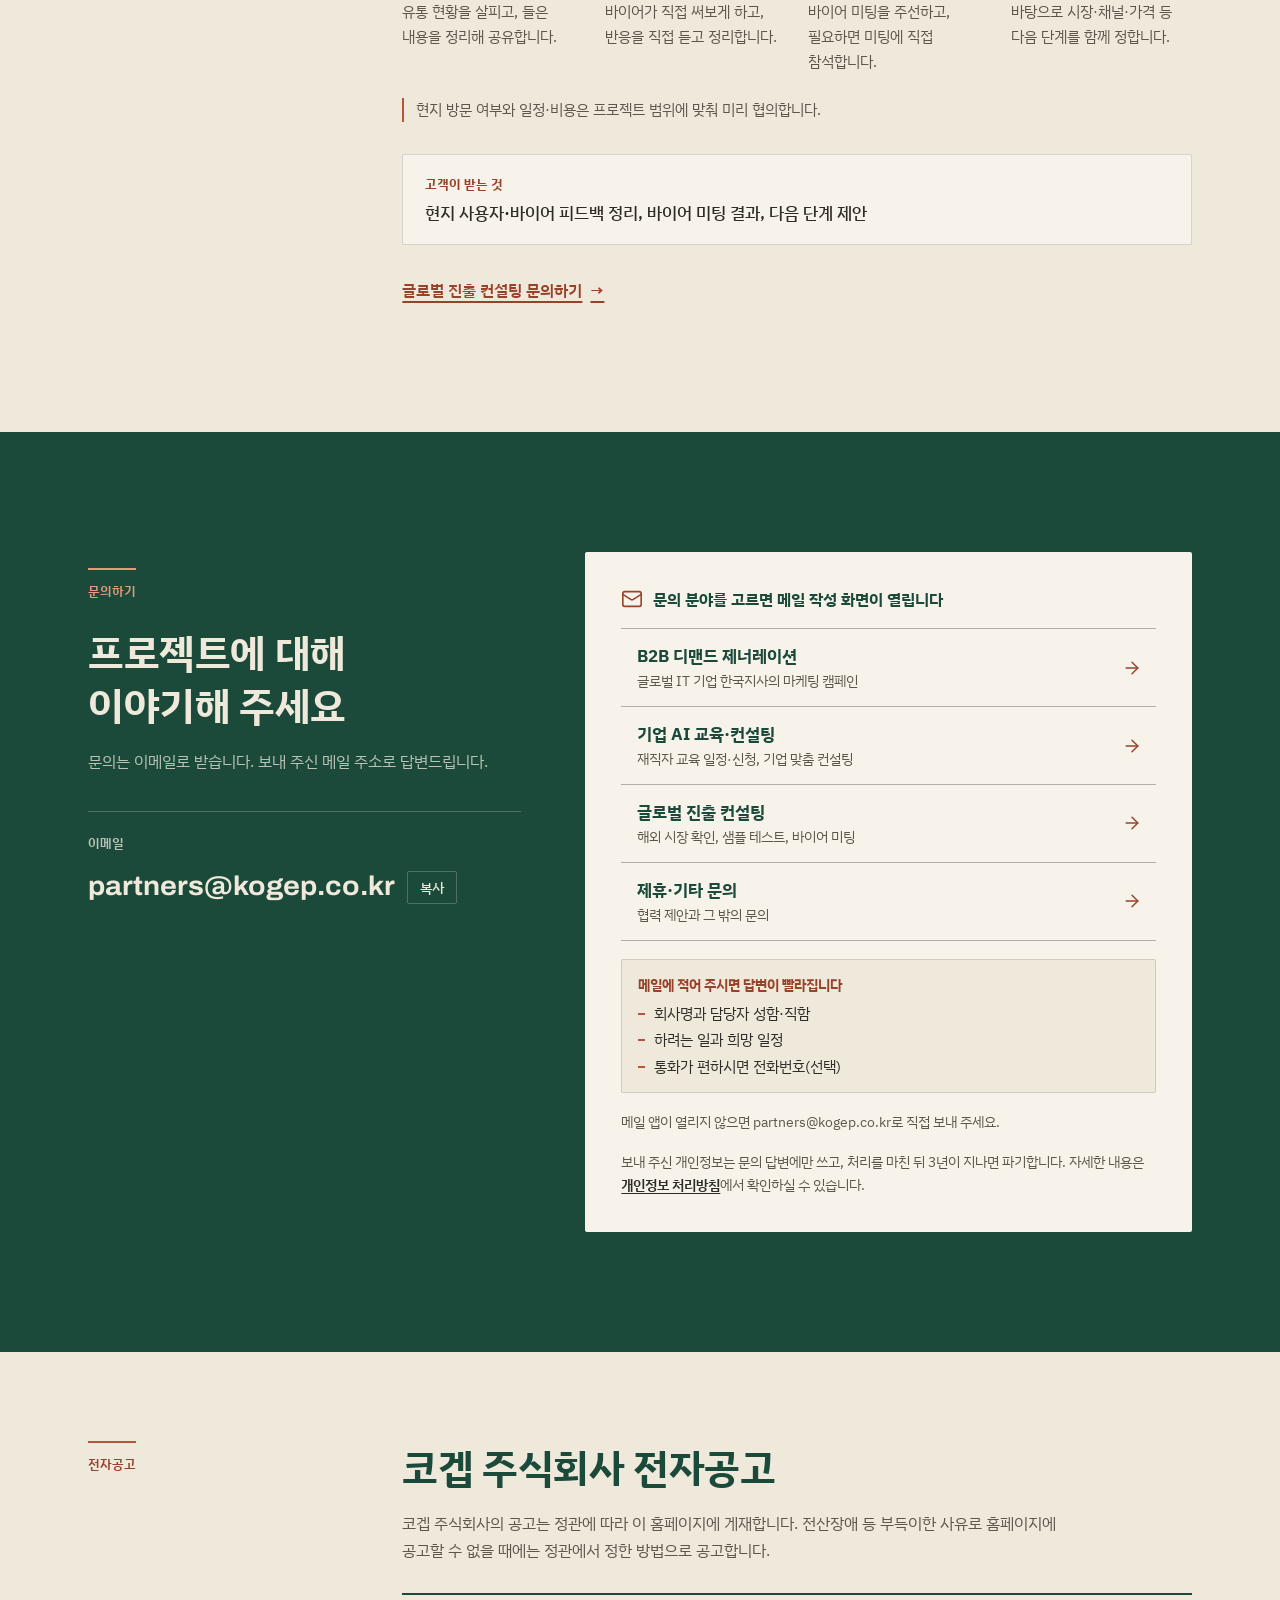
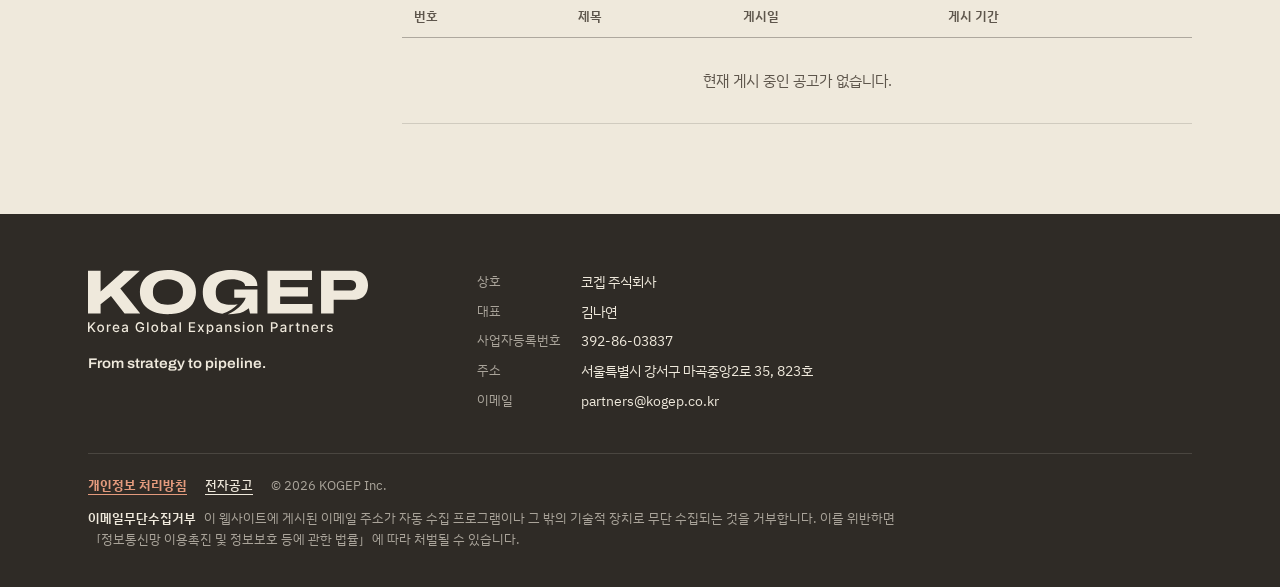
==== commit e1d47988: "카카오톡 채널 추가 버튼 (AI 교육 신청 방법)" ====
--- a/index.html
+++ b/index.html
@@ -747,6 +747,7 @@
                   <ol class="apply">
                     <li><a href="https://rapa-ai.or.kr/introduce" target="_blank" rel="noopener"><span class="l" lang="ko">지원 대상 확인</span><span class="l" lang="en">Check eligibility</span> <span aria-hidden="true">↗</span></a><span class="apply-d"><span class="l" lang="ko">인재키움 프리미엄훈련 소개 페이지에서 우리 회사 재직자가 대상인지 확인합니다.</span><span class="l" lang="en">The Injae Kium Premium training page (in Korean) explains who is eligible.</span></span></li>
                     <li><a href="https://docs.google.com/forms/d/e/1FAIpQLSclUuWQwMOB4QfC57ZfBBoGLY8VvIiGY9ZOJ2O3UPGcli6DgQ/viewform" target="_blank" rel="noopener"><span class="l" lang="ko">교육상담신청</span><span class="l" lang="en">Request a consultation</span> <span aria-hidden="true">↗</span></a><span class="apply-d"><span class="l" lang="ko">폼을 작성해 주세요. 담당자가 연락드려 교육 과정 상담과 RAPA 신청을 도와드립니다.</span><span class="l" lang="en">Fill out the form. We'll contact you for course consultation and RAPA registration help.</span></span></li>
+                    <li><a href="https://pf.kakao.com/_AxmIFX" target="_blank" rel="noopener"><span class="l" lang="ko">카카오톡 채널 추가</span><span class="l" lang="en">KakaoTalk channel</span> <span aria-hidden="true">↗</span></a><span class="apply-d"><span class="l" lang="ko">'KOGEP 코겝' 채널을 추가하시면 교육 일정과 환급 안내를 받아보실 수 있습니다.</span><span class="l" lang="en">Add the 'KOGEP 코겝' channel for course and funding updates.</span></span></li>
                     <li><strong><span class="l" lang="ko">맞춤 상담 및 신청 안내</span><span class="l" lang="en">Consultation & registration</span></strong><span class="apply-d"><span class="l" lang="ko">맞춤 상담 및 신청방법을 안내해드립니다.</span><span class="l" lang="en">We'll guide you through a personalized consultation and the registration process.</span></span></li>
                   </ol>
                 </div>
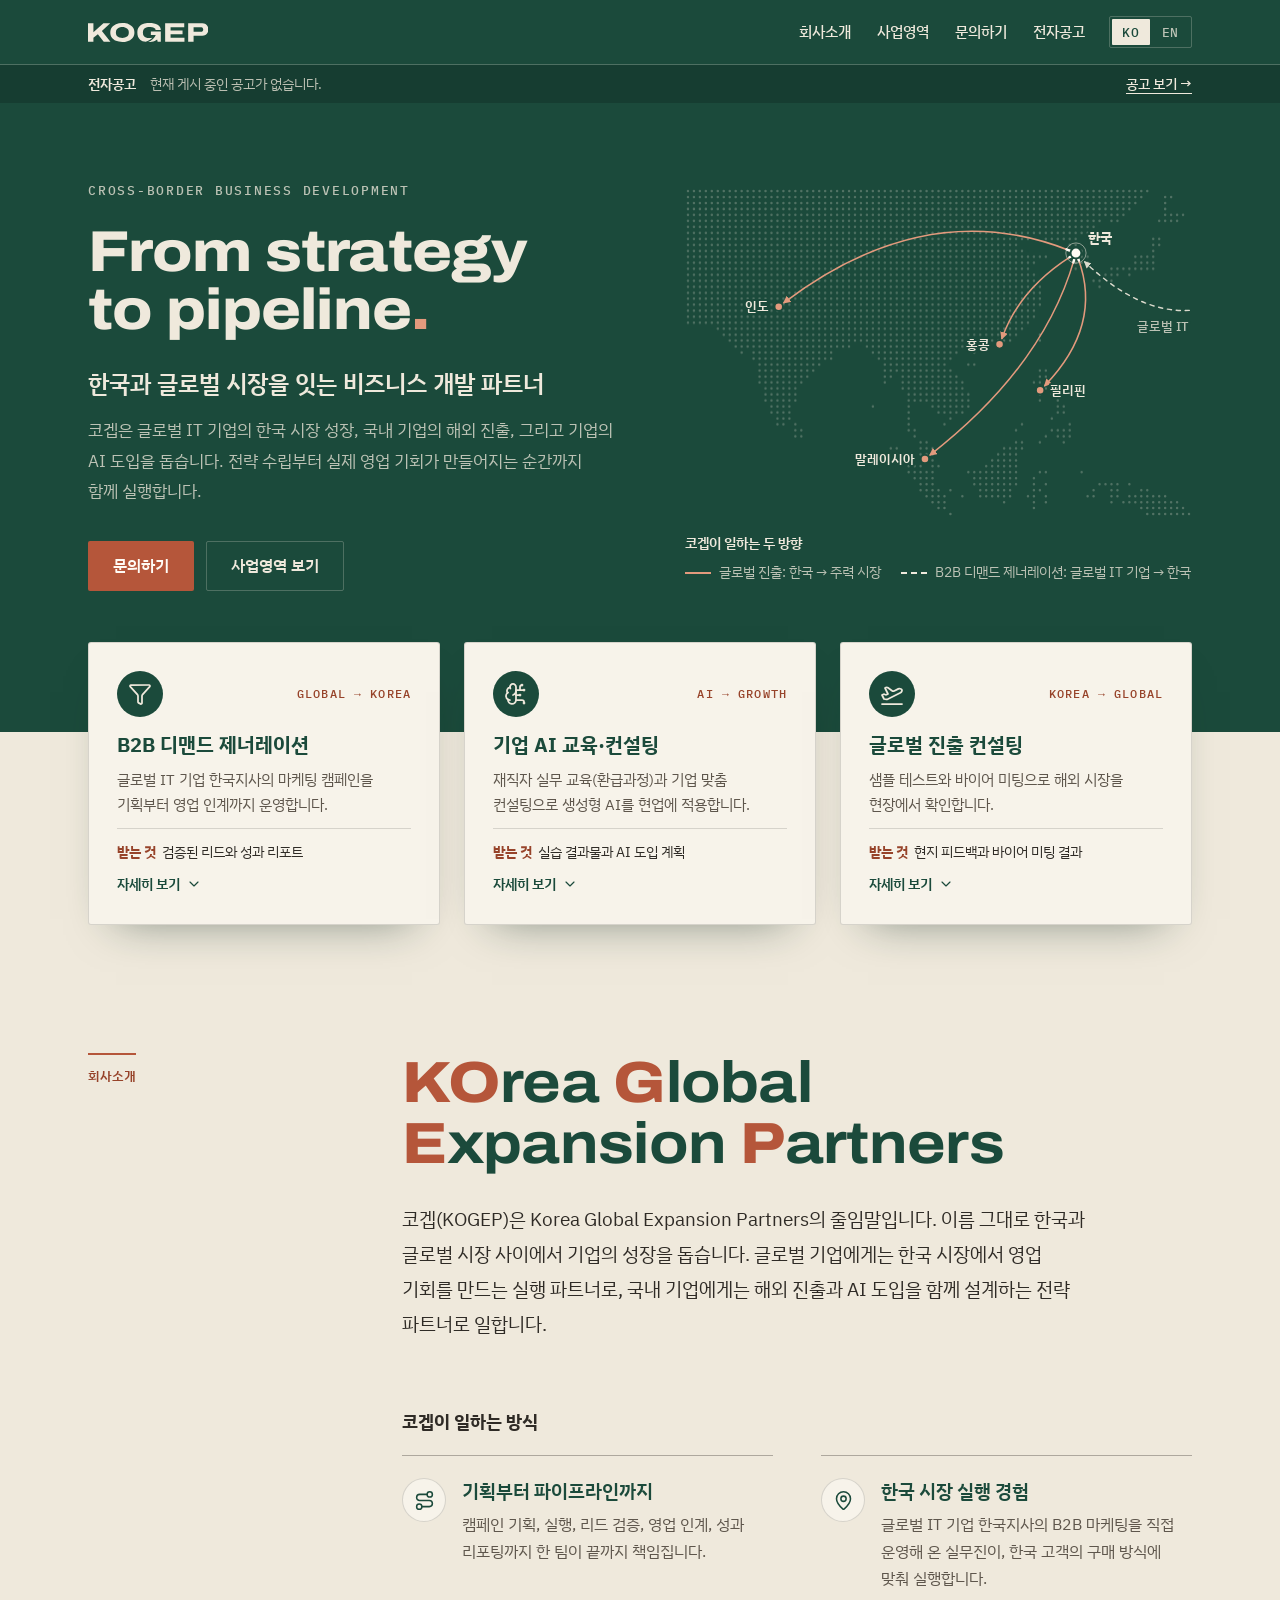
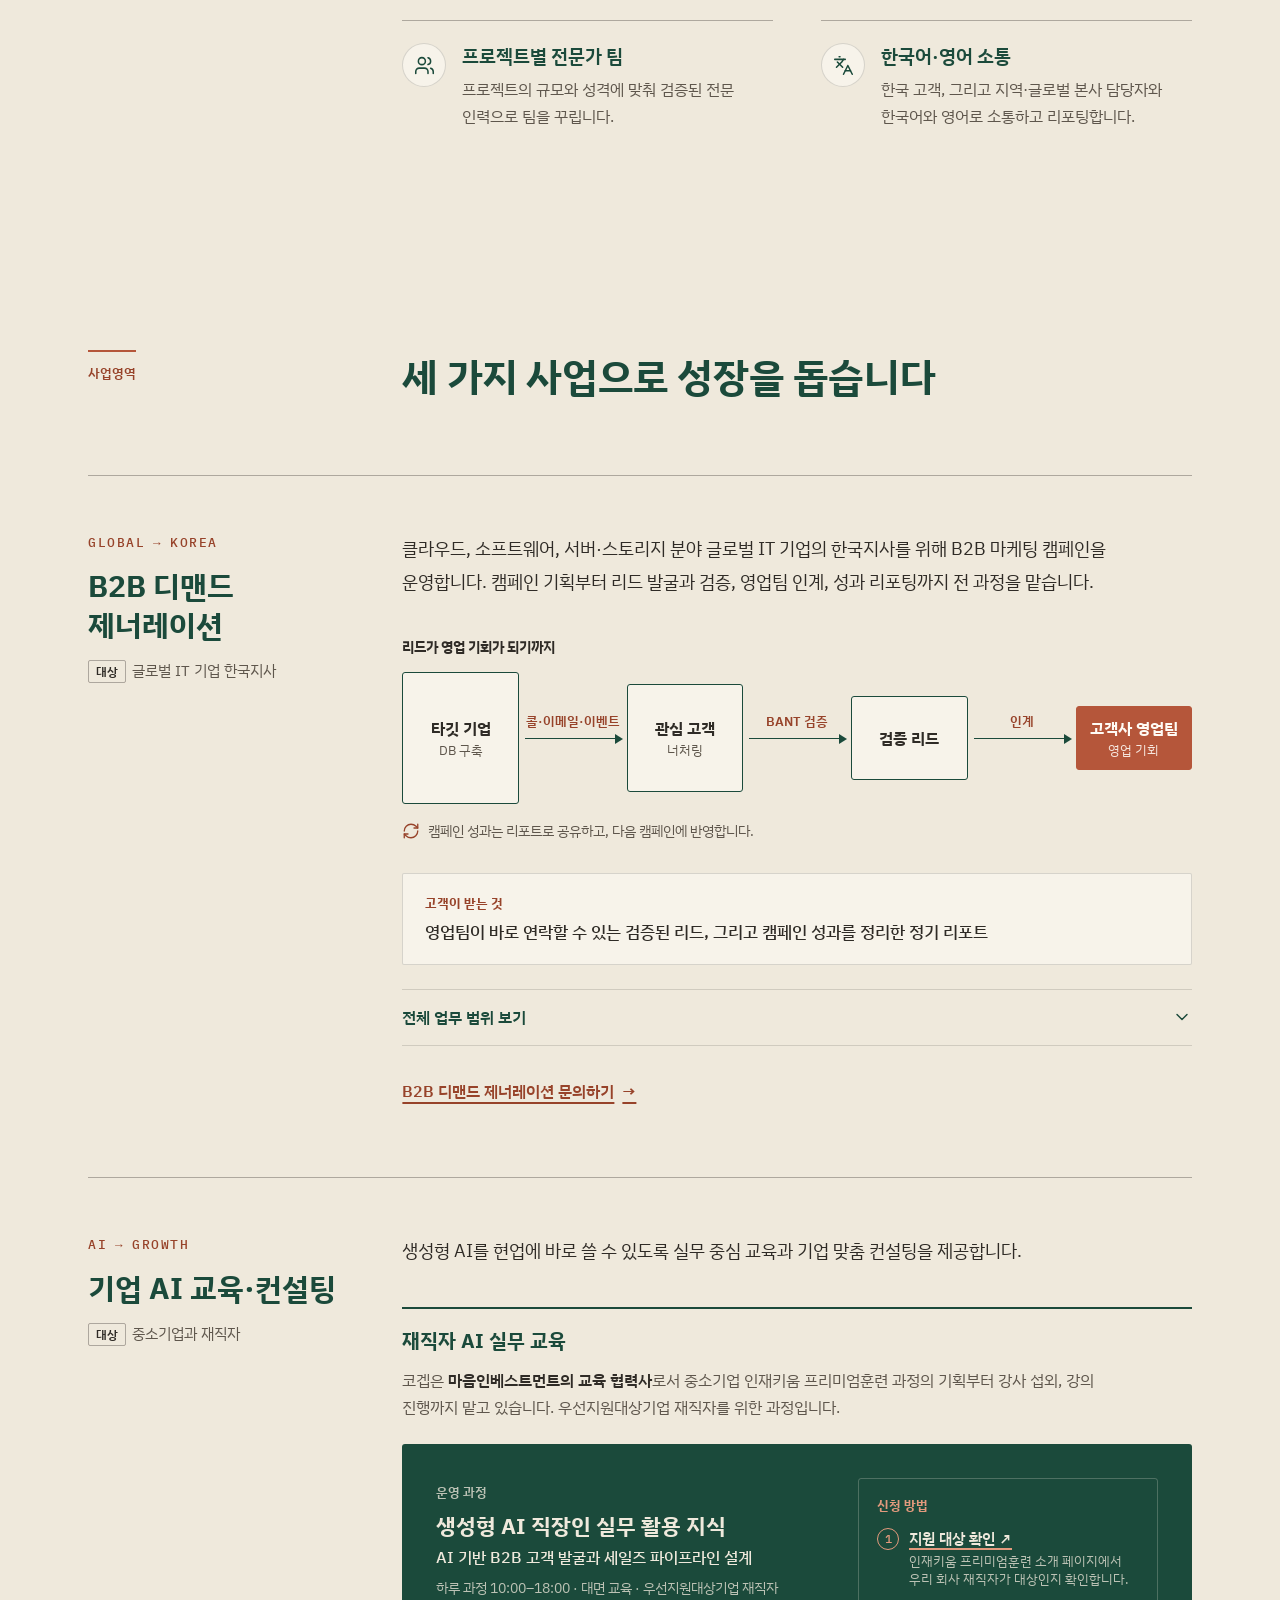
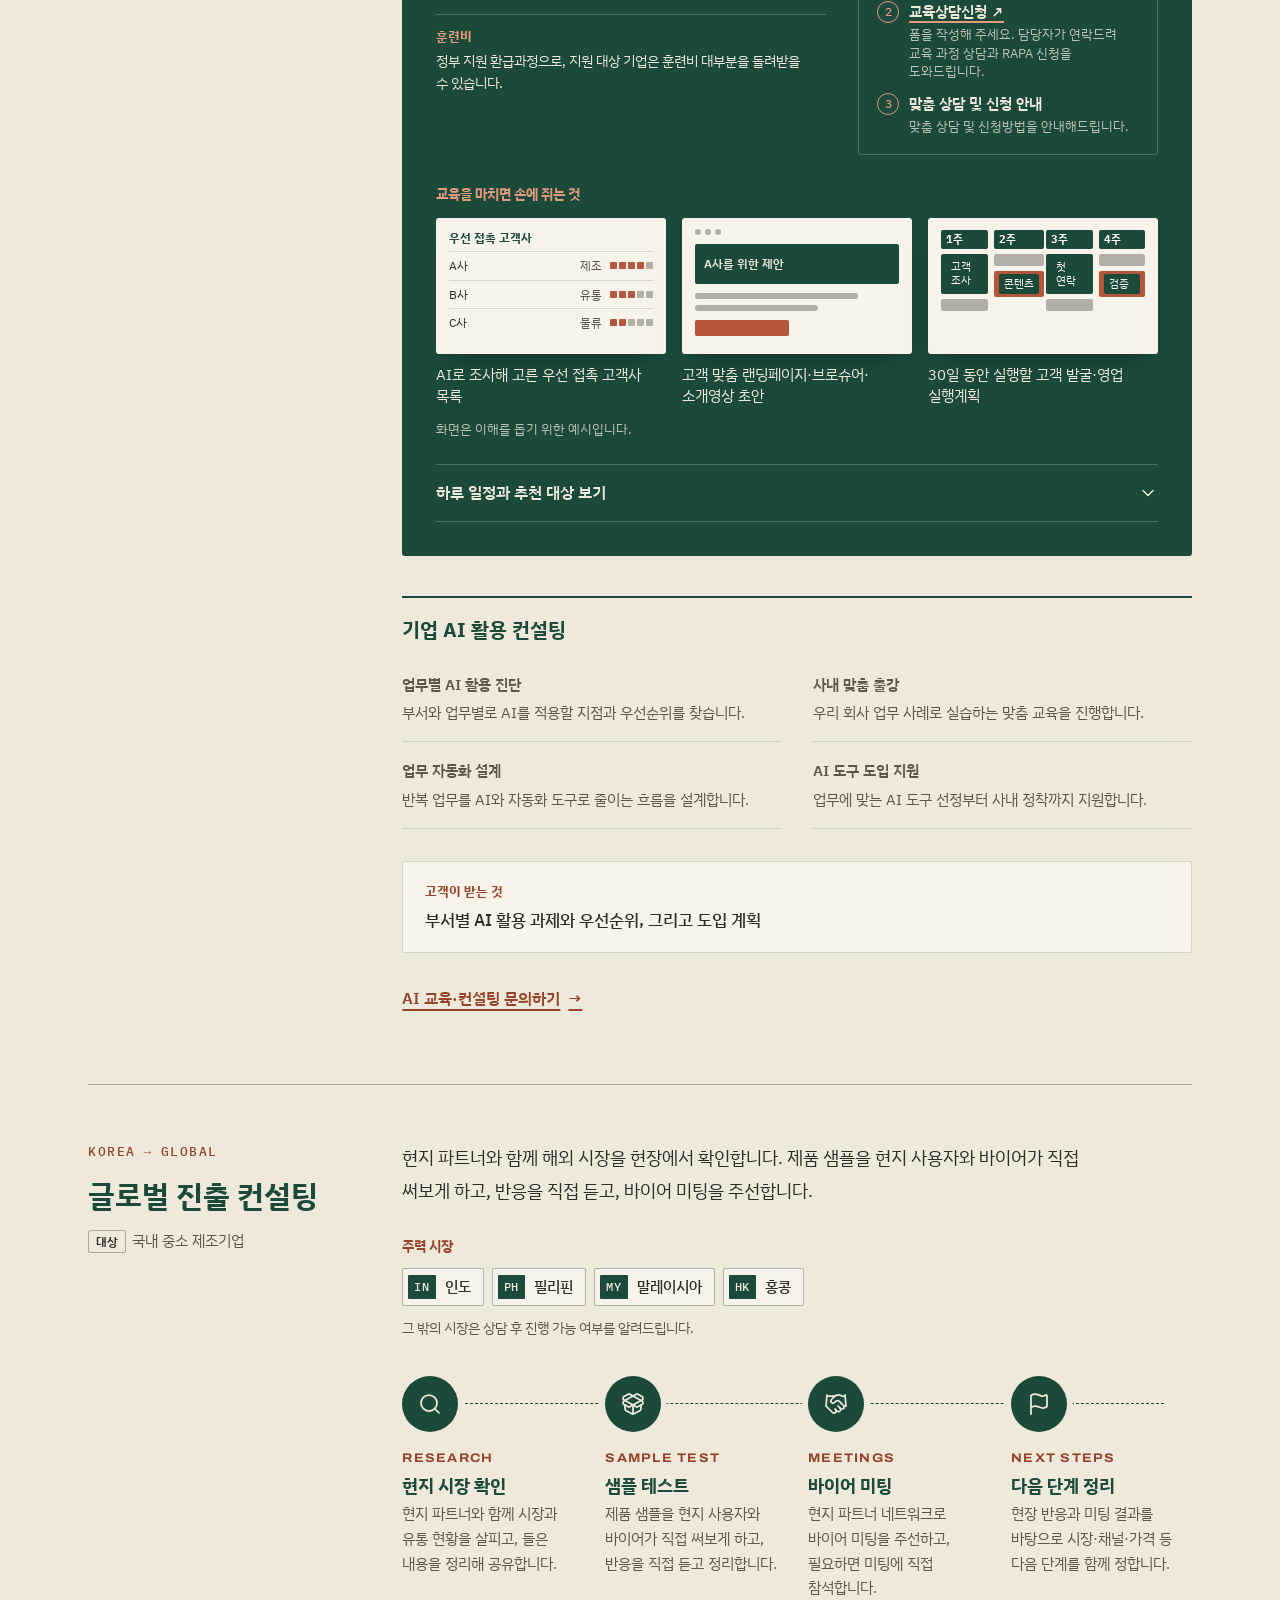
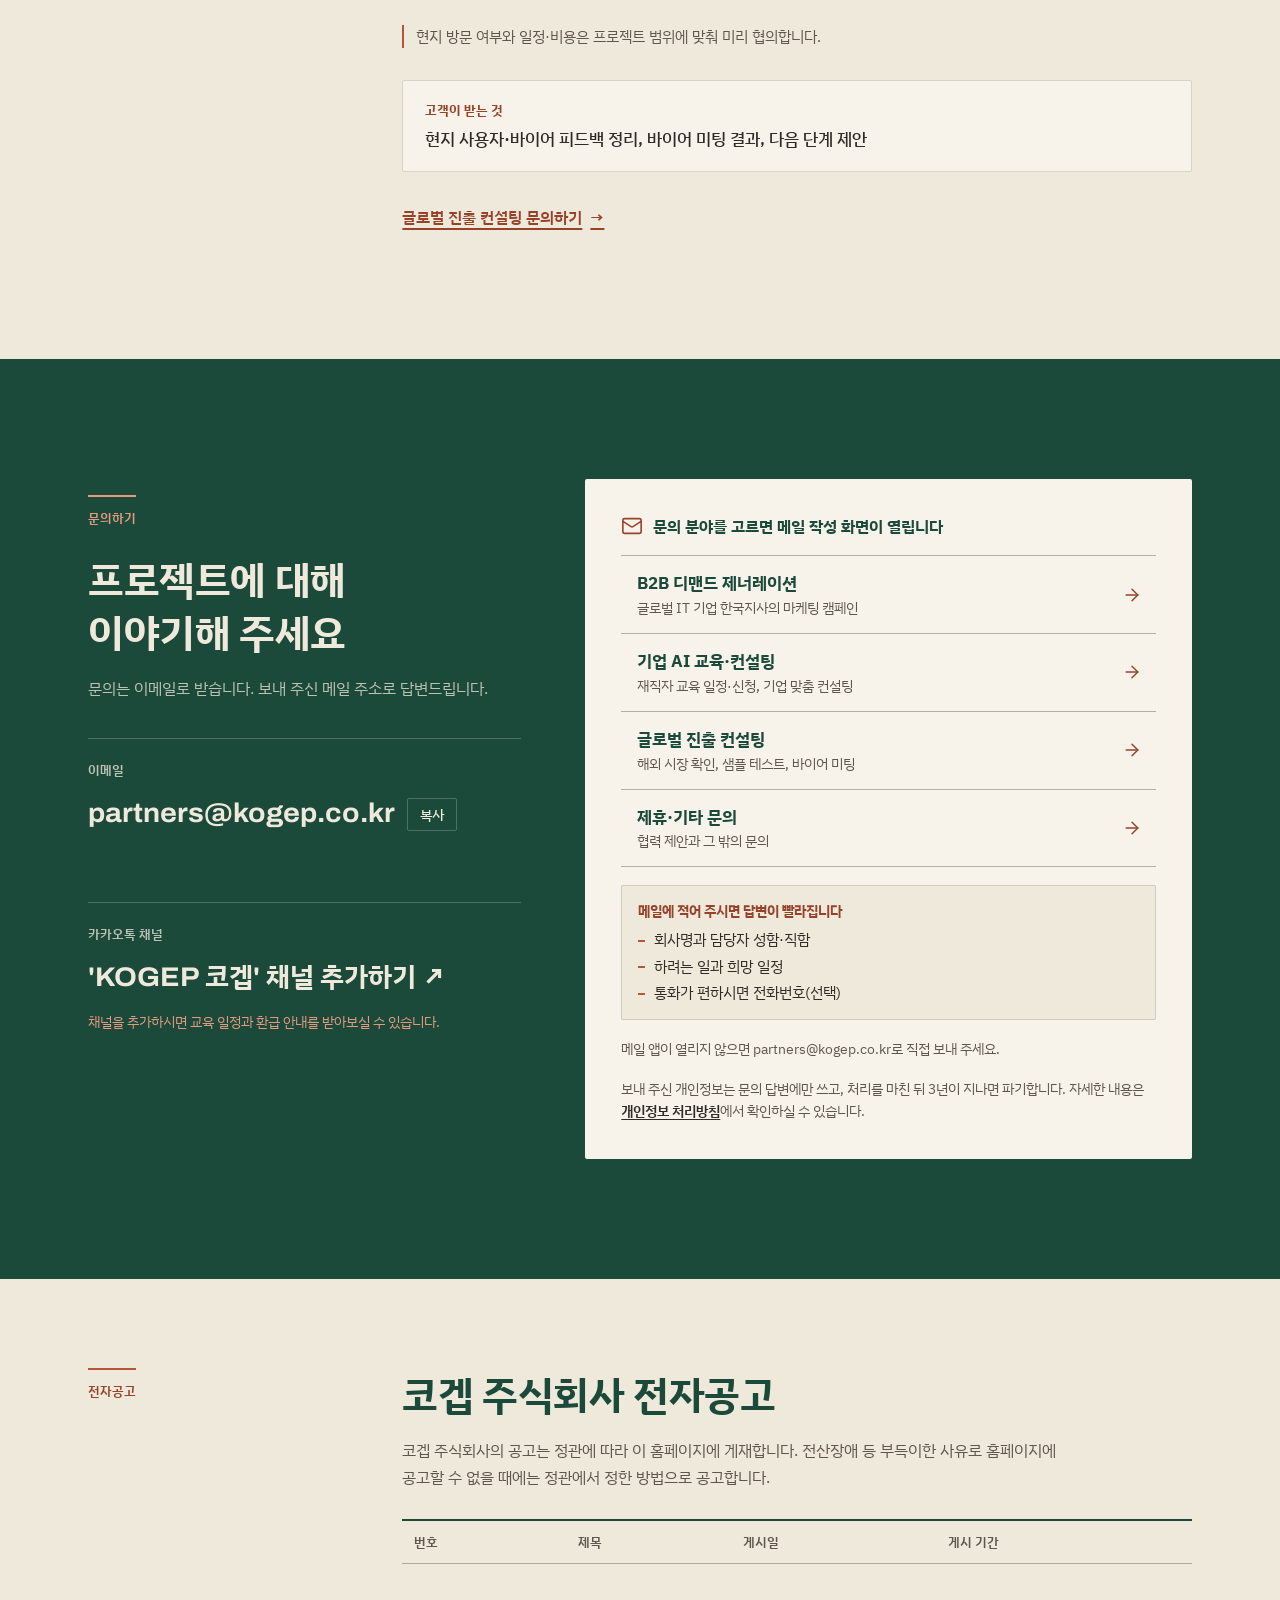
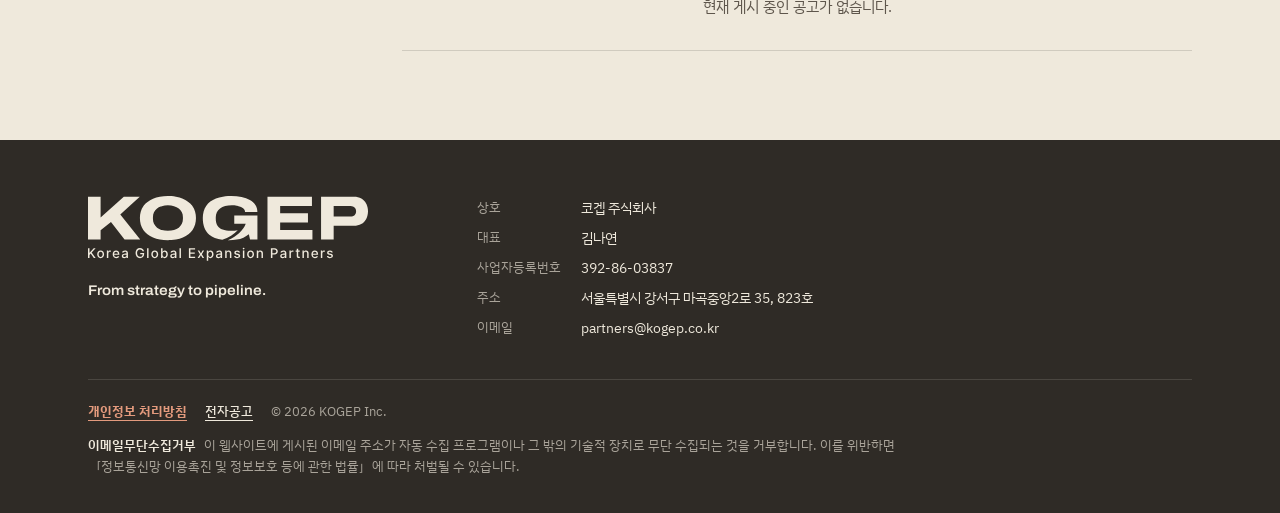
==== commit 59b0aeb5: "카카오톡 채널 버튼 위치 이동 (신청 방법 → 문의하기)" ====
--- a/index.html
+++ b/index.html
@@ -747,7 +747,6 @@
                   <ol class="apply">
                     <li><a href="https://rapa-ai.or.kr/introduce" target="_blank" rel="noopener"><span class="l" lang="ko">지원 대상 확인</span><span class="l" lang="en">Check eligibility</span> <span aria-hidden="true">↗</span></a><span class="apply-d"><span class="l" lang="ko">인재키움 프리미엄훈련 소개 페이지에서 우리 회사 재직자가 대상인지 확인합니다.</span><span class="l" lang="en">The Injae Kium Premium training page (in Korean) explains who is eligible.</span></span></li>
                     <li><a href="https://docs.google.com/forms/d/e/1FAIpQLSclUuWQwMOB4QfC57ZfBBoGLY8VvIiGY9ZOJ2O3UPGcli6DgQ/viewform" target="_blank" rel="noopener"><span class="l" lang="ko">교육상담신청</span><span class="l" lang="en">Request a consultation</span> <span aria-hidden="true">↗</span></a><span class="apply-d"><span class="l" lang="ko">폼을 작성해 주세요. 담당자가 연락드려 교육 과정 상담과 RAPA 신청을 도와드립니다.</span><span class="l" lang="en">Fill out the form. We'll contact you for course consultation and RAPA registration help.</span></span></li>
-                    <li><a href="https://pf.kakao.com/_AxmIFX" target="_blank" rel="noopener"><span class="l" lang="ko">카카오톡 채널 추가</span><span class="l" lang="en">KakaoTalk channel</span> <span aria-hidden="true">↗</span></a><span class="apply-d"><span class="l" lang="ko">'KOGEP 코겝' 채널을 추가하시면 교육 일정과 환급 안내를 받아보실 수 있습니다.</span><span class="l" lang="en">Add the 'KOGEP 코겝' channel for course and funding updates.</span></span></li>
                     <li><strong><span class="l" lang="ko">맞춤 상담 및 신청 안내</span><span class="l" lang="en">Consultation & registration</span></strong><span class="apply-d"><span class="l" lang="ko">맞춤 상담 및 신청방법을 안내해드립니다.</span><span class="l" lang="en">We'll guide you through a personalized consultation and the registration process.</span></span></li>
                   </ol>
                 </div>
@@ -906,6 +905,13 @@
             <button type="button" class="btn-copy" id="copy-email">복사</button>
           </div>
           <p class="copy-status" id="copy-status" role="status" aria-live="polite"></p>
+        </div>
+        <div class="email-box">
+          <span class="email-k"><span class="l" lang="ko">카카오톡 채널</span><span class="l" lang="en">KakaoTalk channel</span></span>
+          <div class="email-row">
+            <a class="email" href="https://pf.kakao.com/_AxmIFX" target="_blank" rel="noopener"><span><span class="l" lang="ko">'KOGEP 코겝' 채널 추가하기</span><span class="l" lang="en">Add the 'KOGEP 코겝' channel</span></span> <span aria-hidden="true">↗</span></a>
+          </div>
+          <p class="copy-status"><span class="l" lang="ko">채널을 추가하시면 교육 일정과 환급 안내를 받아보실 수 있습니다.</span><span class="l" lang="en">Get course schedules and training-fund updates.</span></p>
         </div>
       </div>
 
